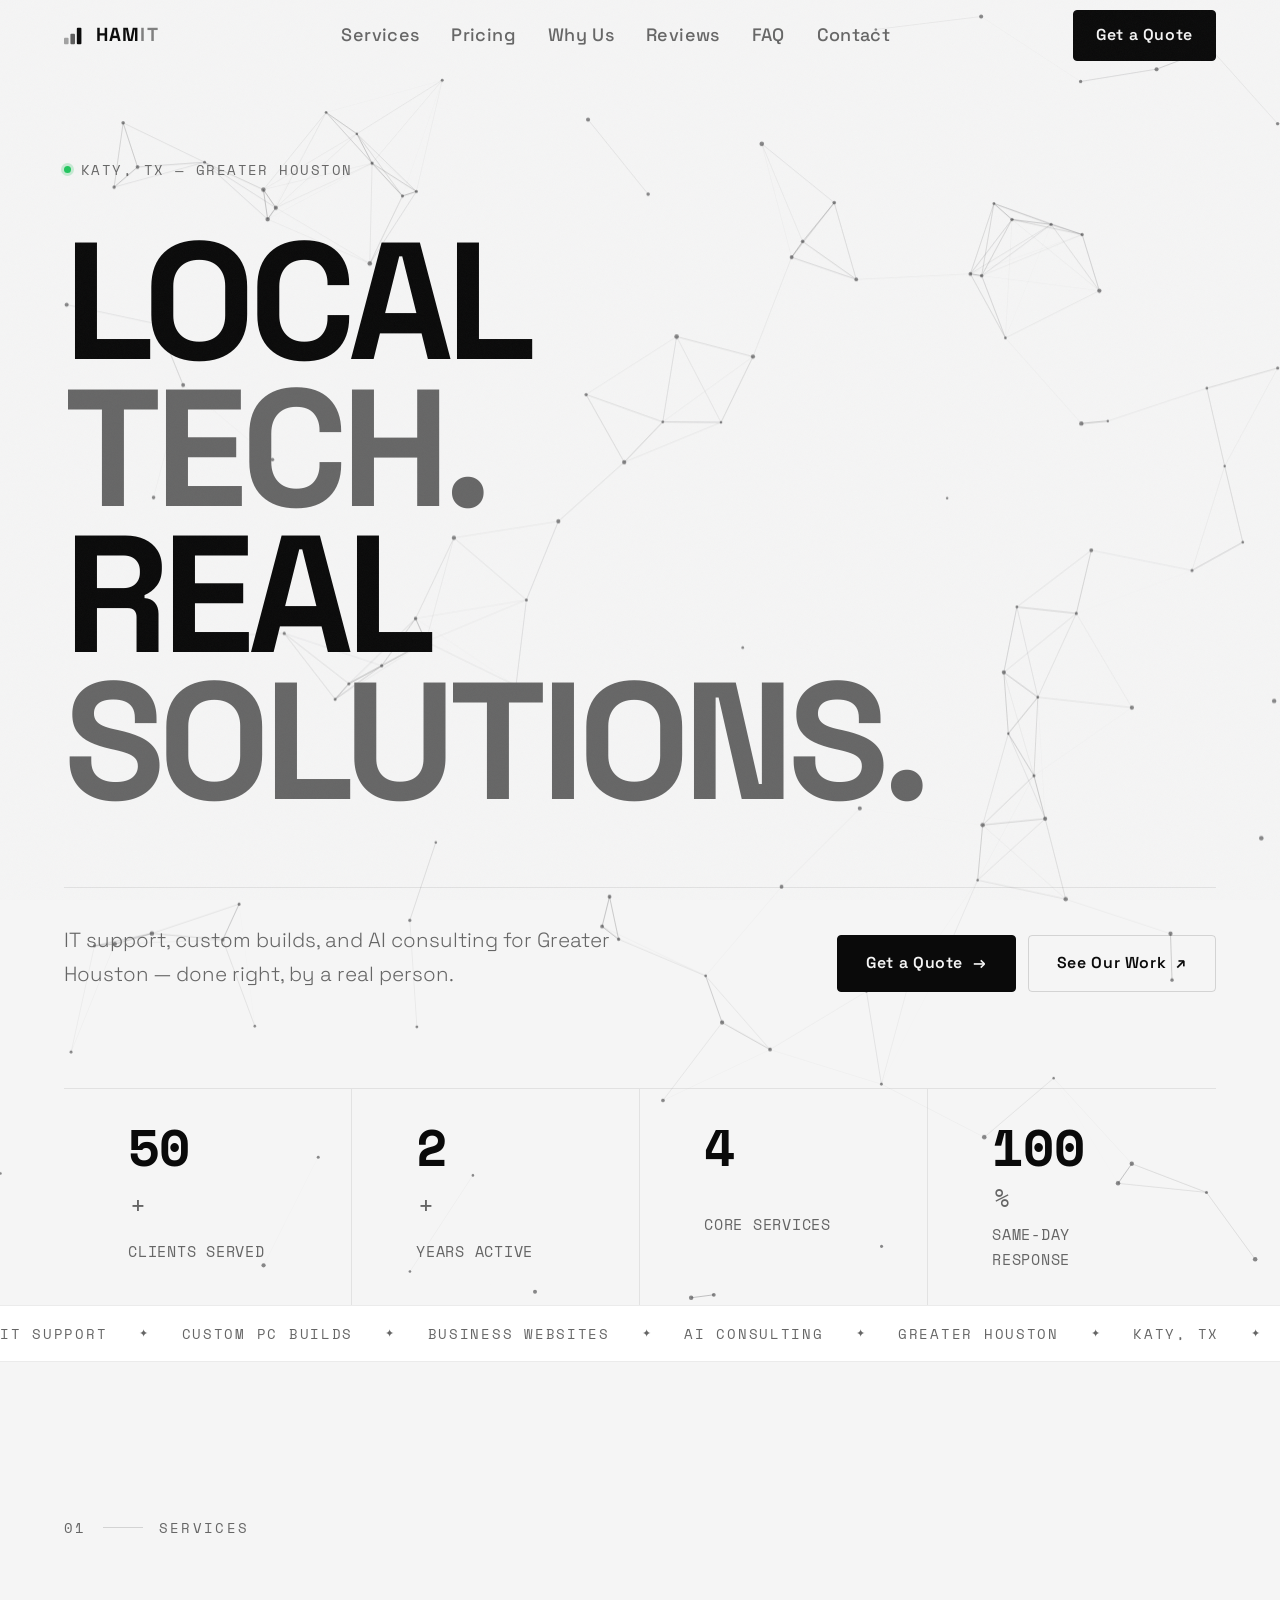
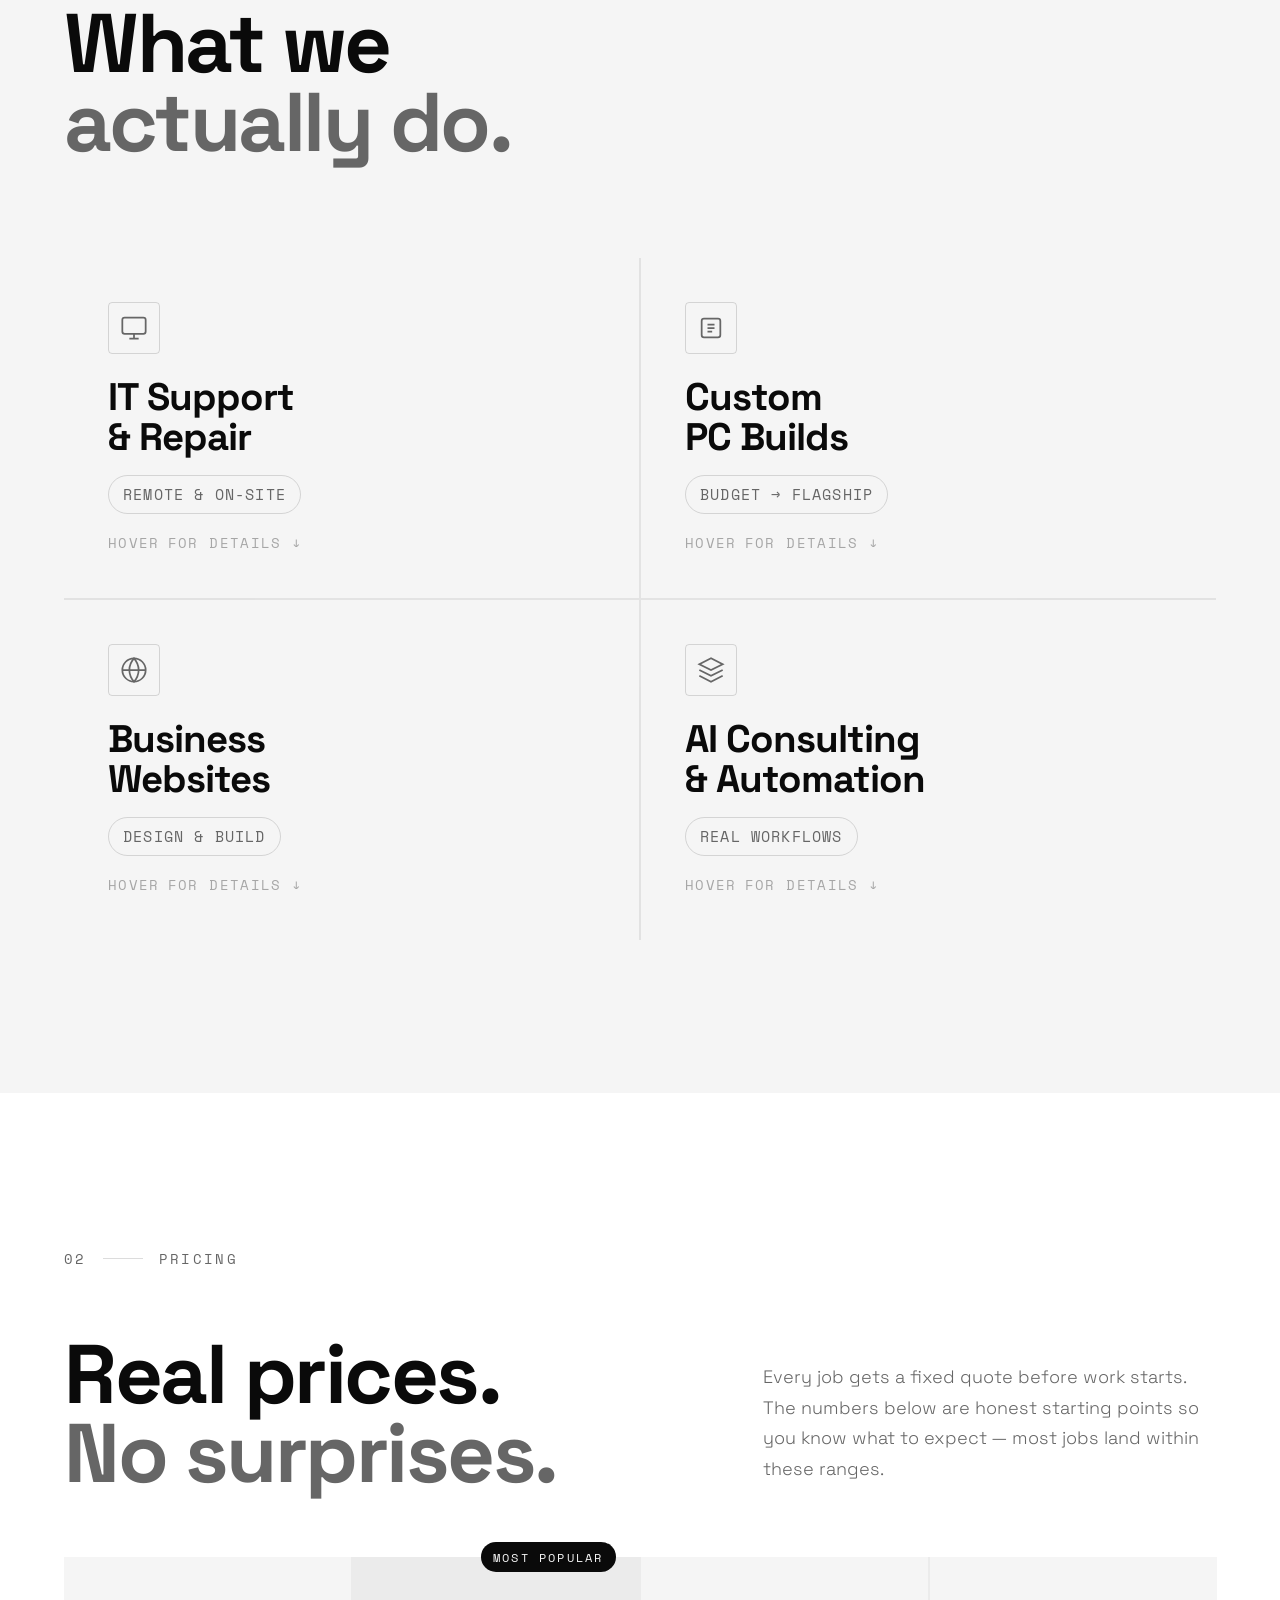
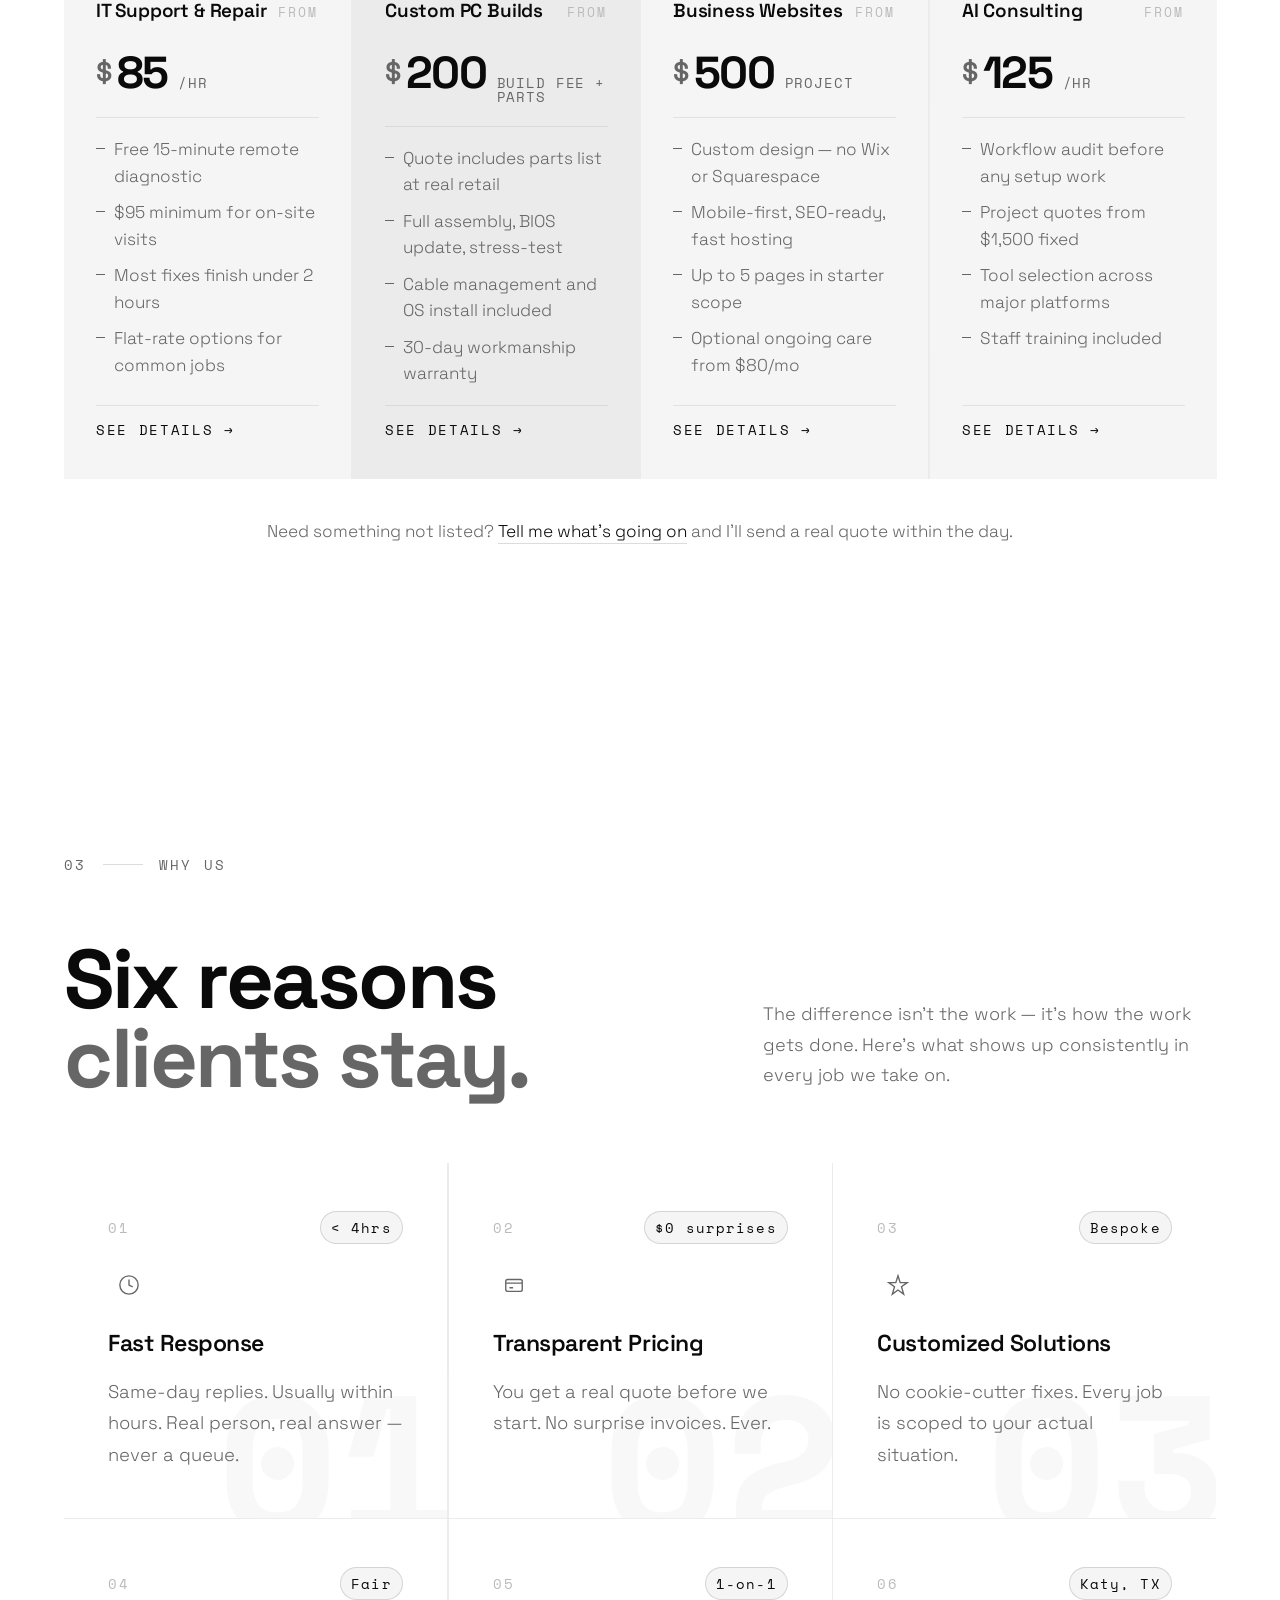
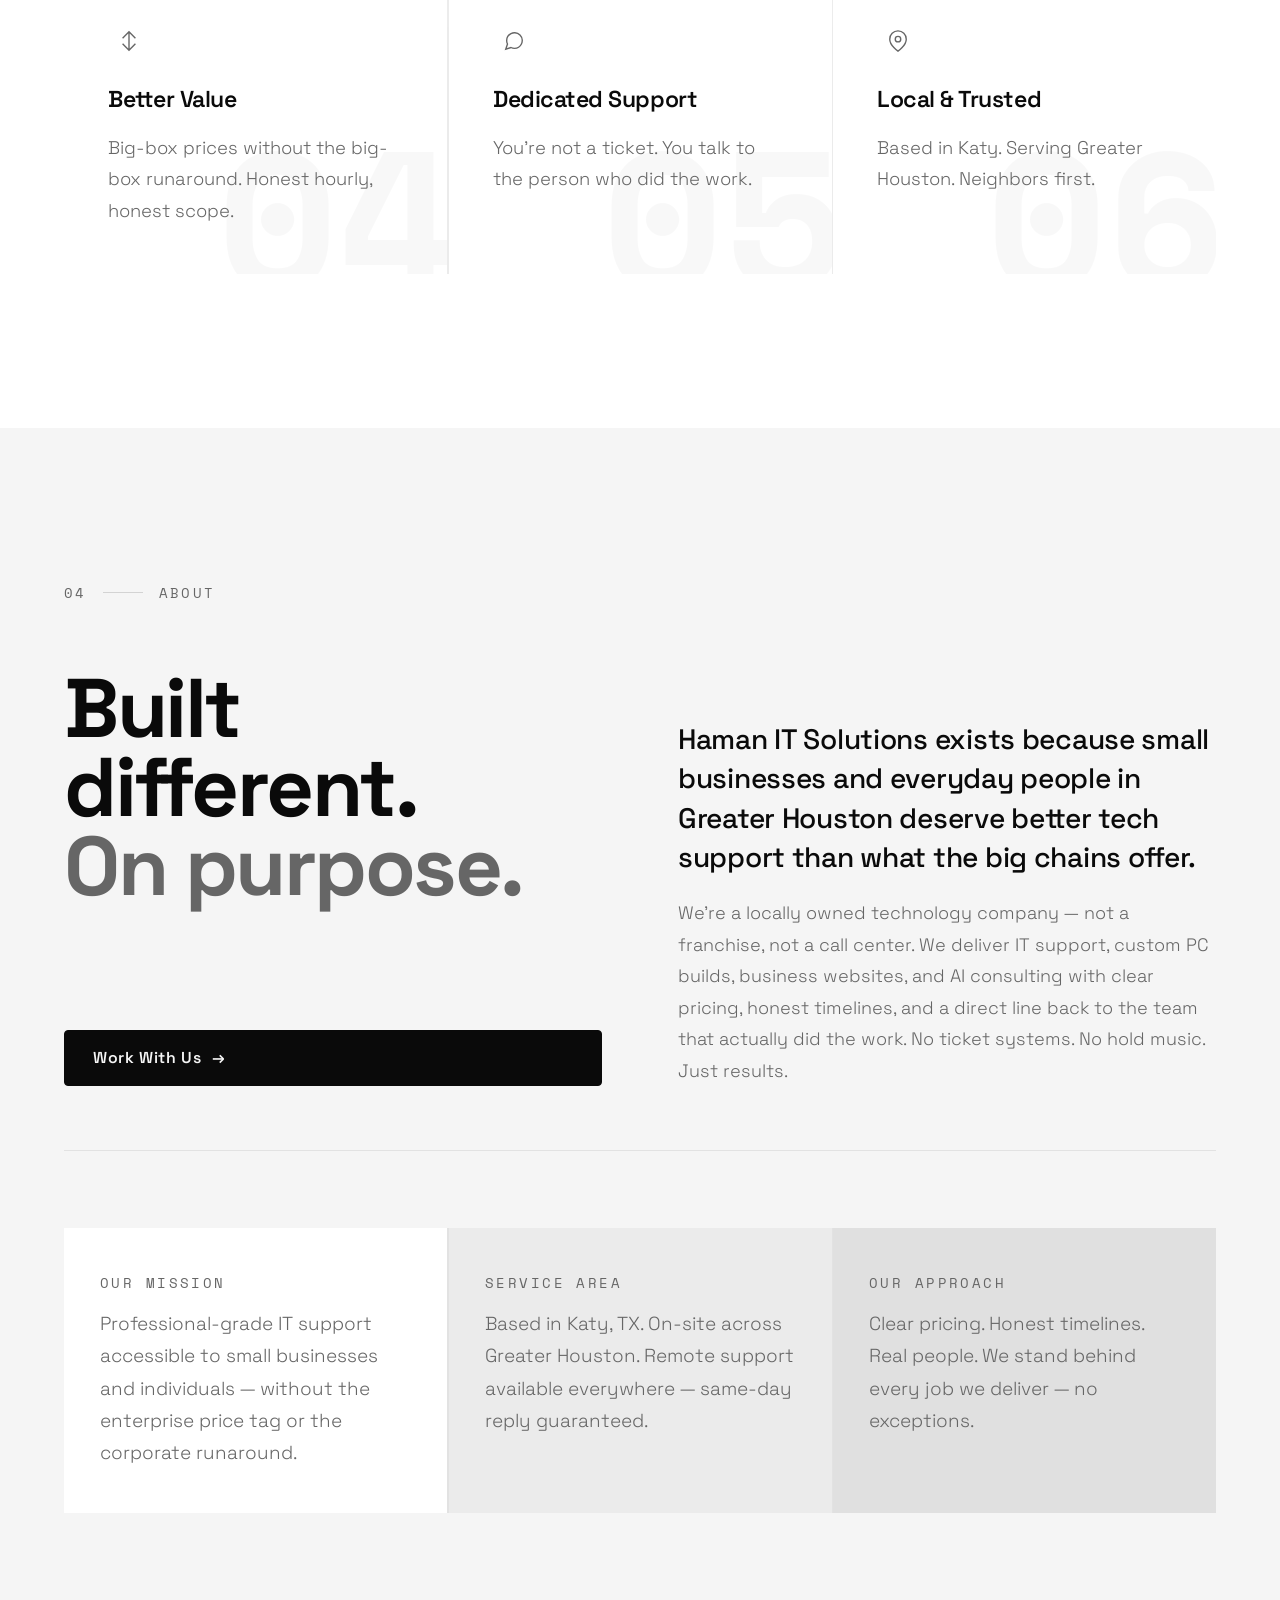
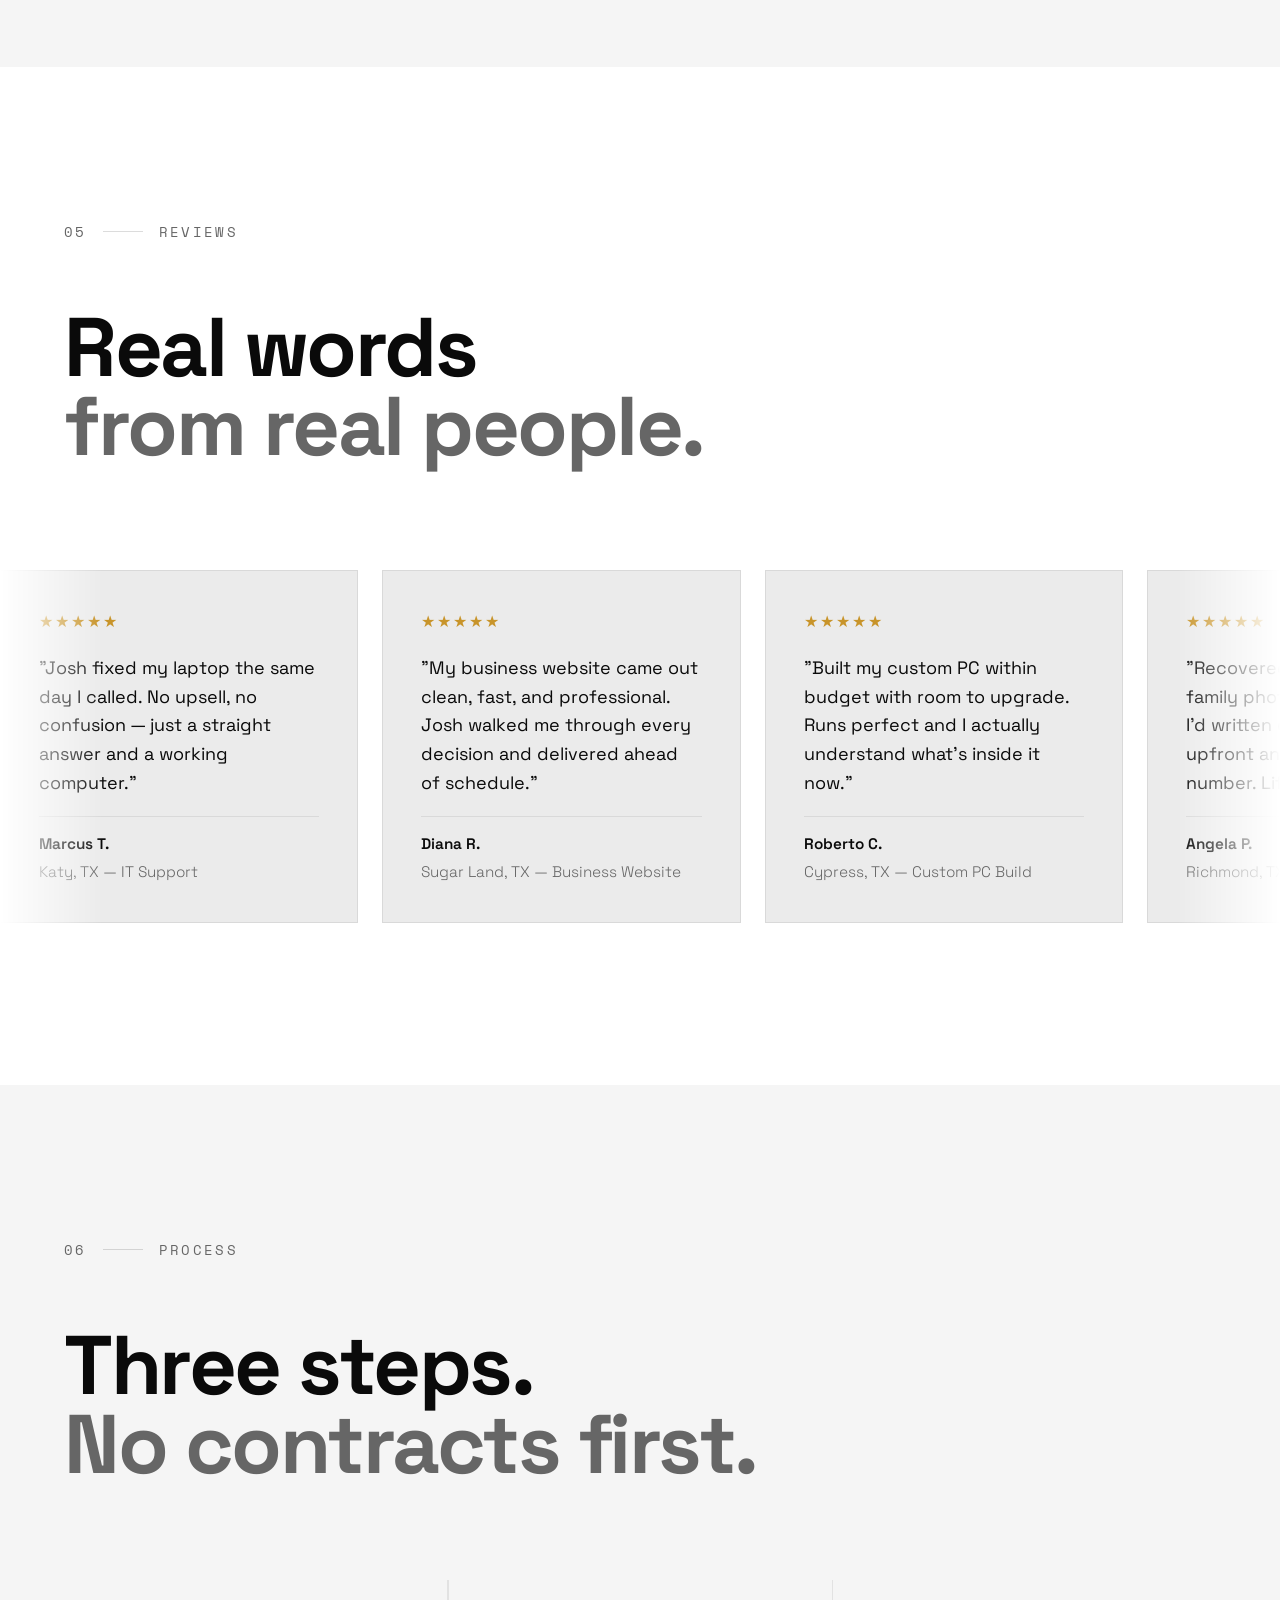
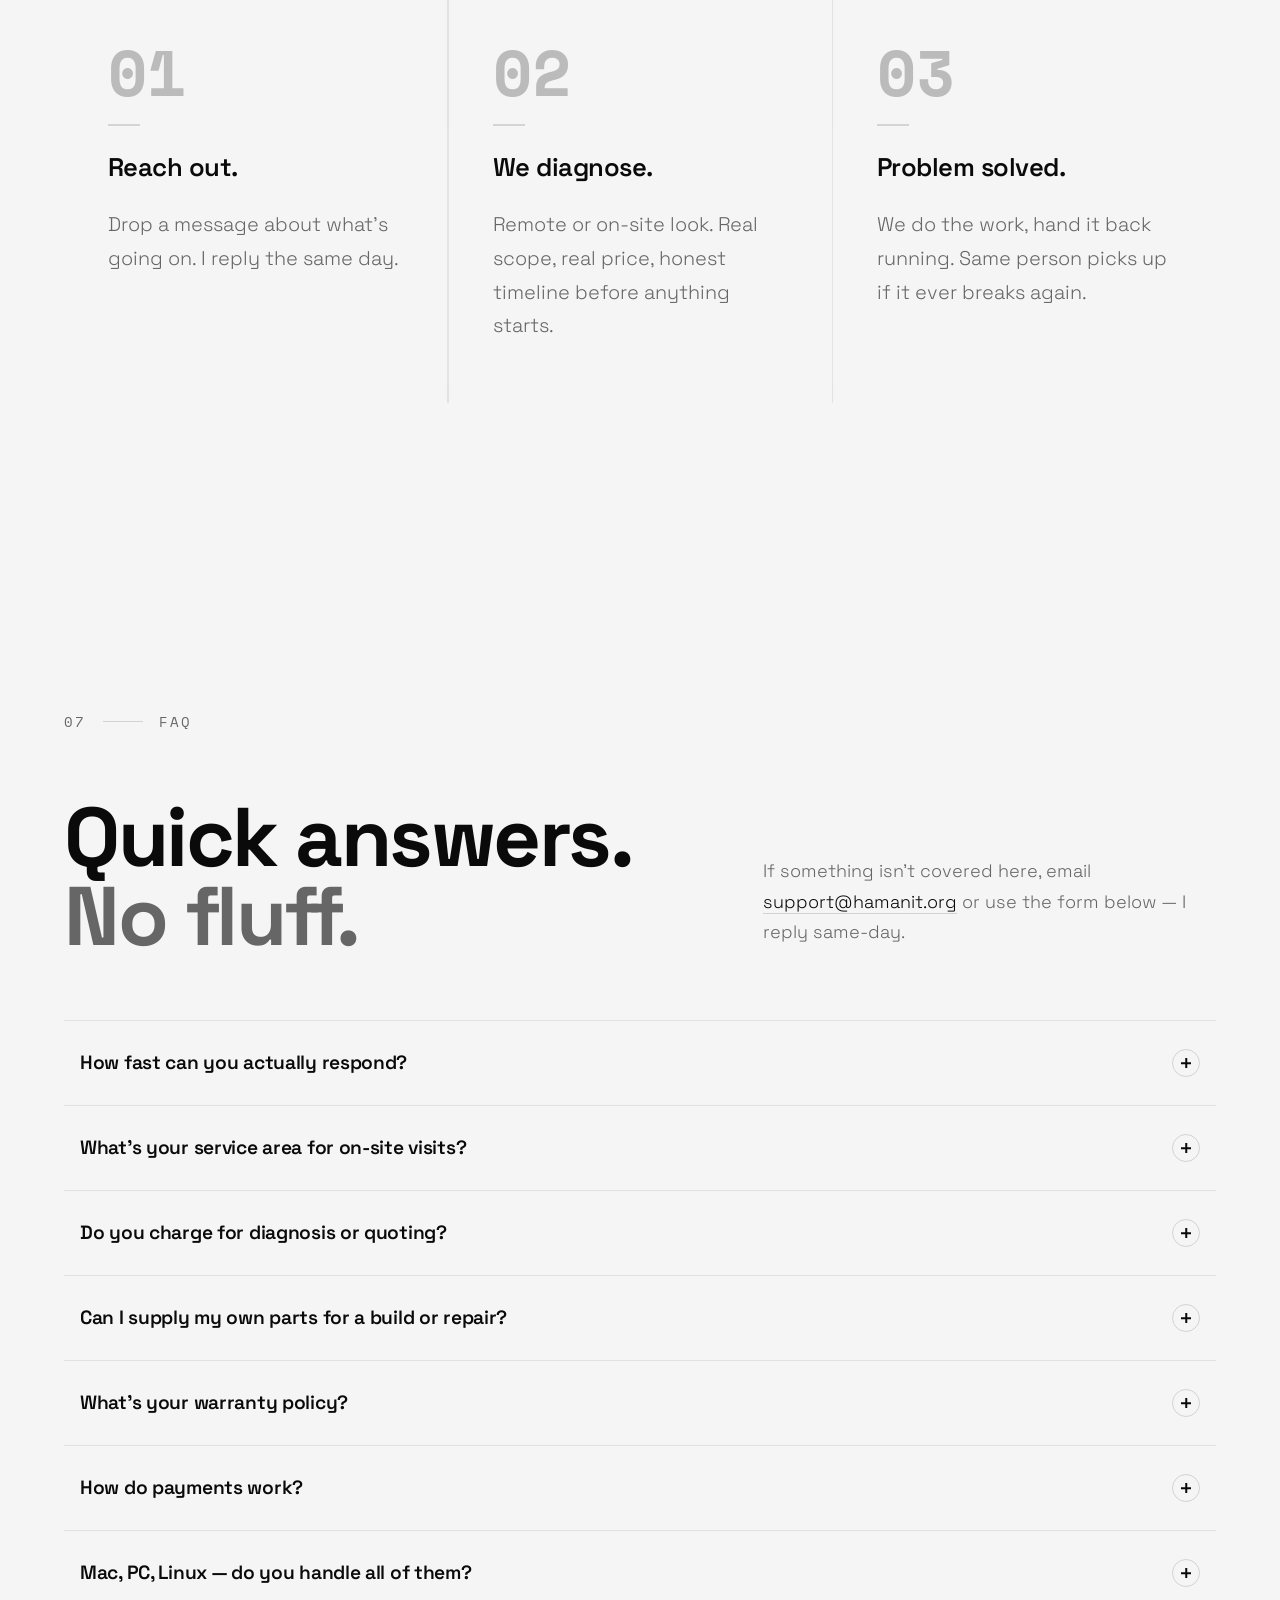
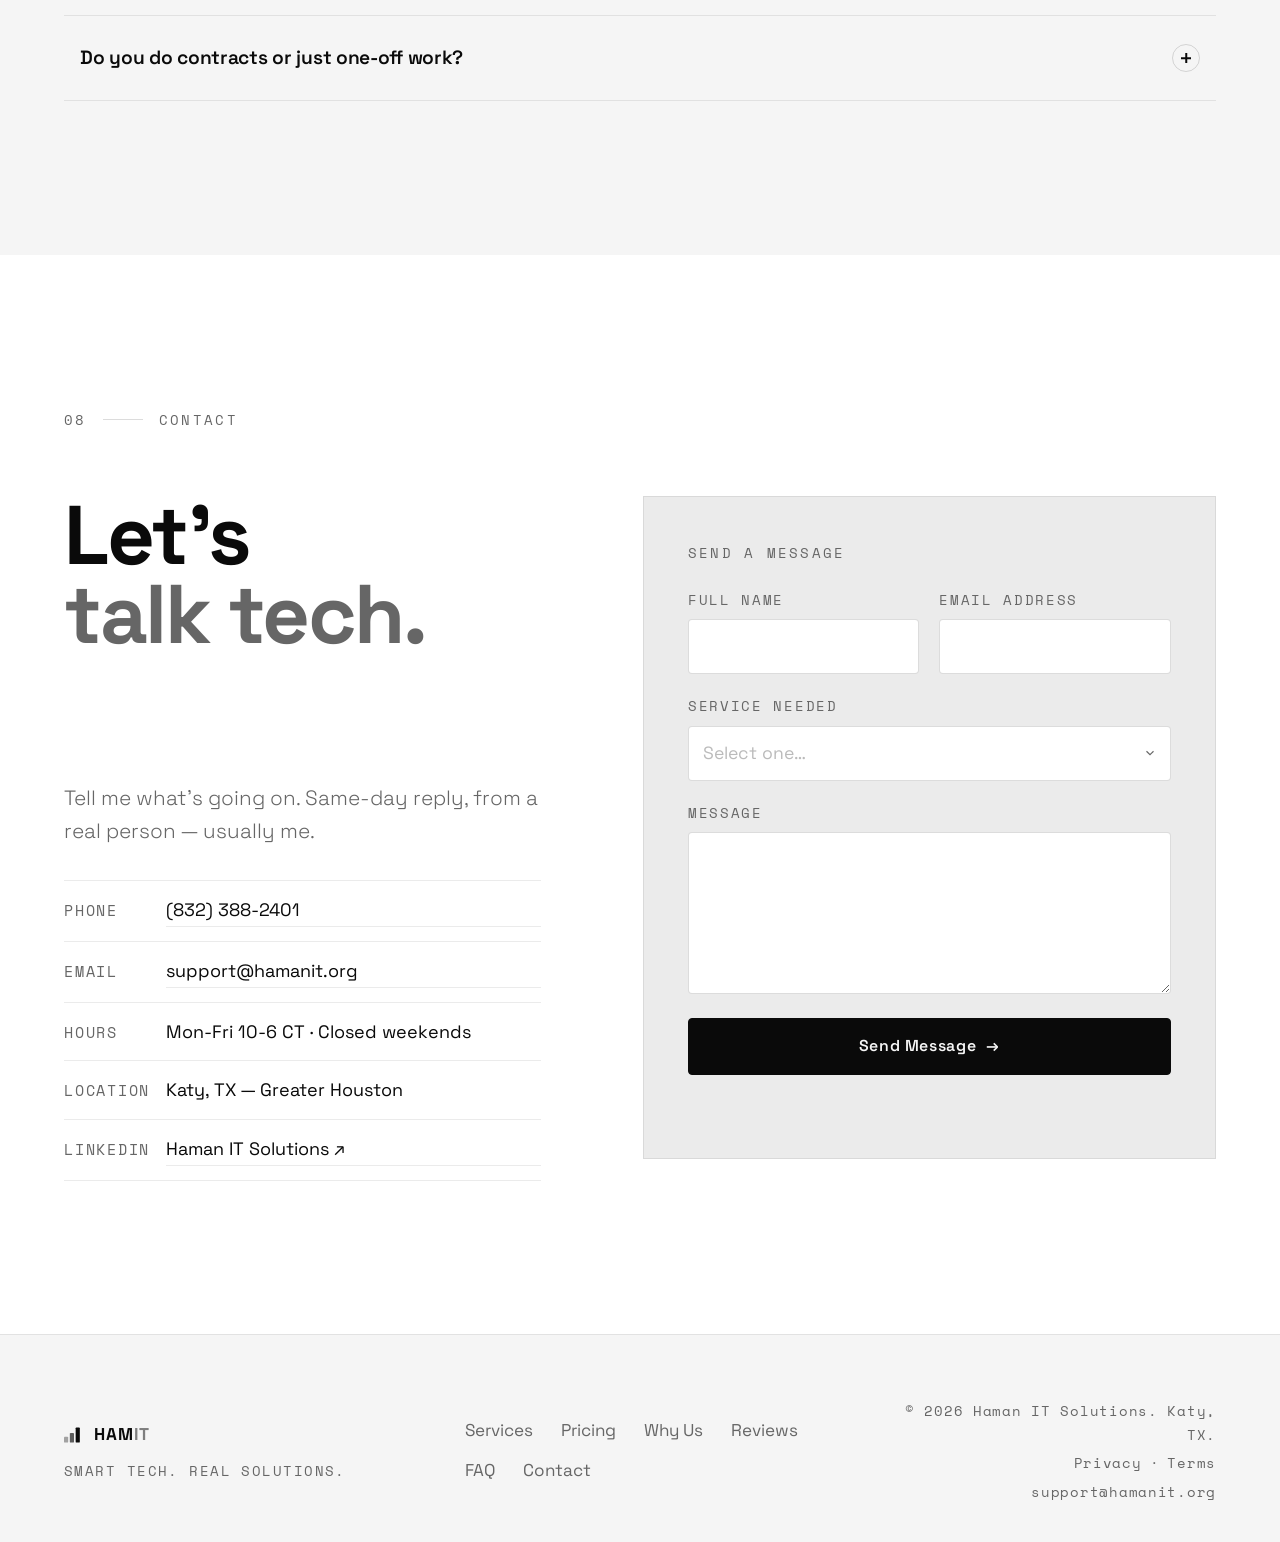
==== index.html @ 2e897808 "Add Recent Builds gallery to PC Builds page Four build cards using the existing /Images/build-*.jpg " ====
<!doctype html>
<html lang="en" data-theme="dark">
<head>
  <meta charset="utf-8" />
  <meta name="viewport" content="width=device-width,initial-scale=1" />
  <meta name="theme-color" content="#080808" />
  <title>HAMIT — Local Tech. Real Solutions. Katy, TX.</title>
  <meta name="description" content="Locally owned IT support, custom PC builds, business websites, and AI consulting for individuals and small businesses in Greater Houston and Katy, TX." />
  <link rel="canonical" href="https://hamanit.org/" />
  <meta property="og:type" content="website" />
  <meta property="og:title" content="HAMIT — Local Tech. Real Solutions." />
  <meta property="og:description" content="IT support, custom builds, and AI consulting for Greater Houston — done right, by a real person." />
  <meta property="og:url" content="https://hamanit.org/" />

  <script type="application/ld+json">
  {
    "@context": "https://schema.org",
    "@type": "LocalBusiness",
    "@id": "https://hamanit.org/#business",
    "name": "Haman IT Solutions",
    "alternateName": "HAMIT",
    "description": "Locally owned IT support, custom PC builds, business websites, and AI consulting for individuals and small businesses in Greater Houston and Katy, TX.",
    "url": "https://hamanit.org/",
    "telephone": "+1-832-388-2401",
    "email": "support@hamanit.org",
    "priceRange": "$$",
    "image": "https://hamanit.org/Images/og-image.png",
    "address": {
      "@type": "PostalAddress",
      "addressLocality": "Katy",
      "addressRegion": "TX",
      "postalCode": "77449",
      "addressCountry": "US"
    },
    "geo": {
      "@type": "GeoCoordinates",
      "latitude": 29.7858,
      "longitude": -95.8245
    },
    "areaServed": [
      {"@type": "City", "name": "Katy"},
      {"@type": "City", "name": "Houston"},
      {"@type": "City", "name": "Sugar Land"},
      {"@type": "City", "name": "Cypress"},
      {"@type": "City", "name": "Richmond"},
      {"@type": "City", "name": "Pearland"},
      {"@type": "City", "name": "Spring"},
      {"@type": "AdministrativeArea", "name": "Greater Houston"}
    ],
    "openingHoursSpecification": [
      {"@type": "OpeningHoursSpecification","dayOfWeek": ["Monday","Tuesday","Wednesday","Thursday","Friday"],"opens": "10:00","closes": "18:00"}
    ],
    "sameAs": ["https://www.linkedin.com/company/hamanit"],
    "hasOfferCatalog": {
      "@type": "OfferCatalog",
      "name": "Services",
      "itemListElement": [
        {"@type": "Offer","itemOffered": {"@type": "Service","name": "IT Support & Repair","description": "Diagnostics, malware removal, OS reinstalls, data recovery, and network triage.","url": "https://hamanit.org/services/it-support.html"}},
        {"@type": "Offer","itemOffered": {"@type": "Service","name": "Custom PC Builds","description": "Part selection, assembly, stress-testing, and handoff.","url": "https://hamanit.org/services/pc-builds.html"}},
        {"@type": "Offer","itemOffered": {"@type": "Service","name": "Business Websites","description": "Fast, mobile-first websites custom-coded with no templates or page builders.","url": "https://hamanit.org/services/websites.html"}},
        {"@type": "Offer","itemOffered": {"@type": "Service","name": "AI Consulting & Automation","description": "Practical AI integration and workflow automation for small businesses.","url": "https://hamanit.org/services/ai-consulting.html"}}
      ]
    },
    "aggregateRating": {
      "@type": "AggregateRating",
      "ratingValue": "5",
      "reviewCount": "9",
      "bestRating": "5",
      "worstRating": "5"
    }
  }
  </script>
  <link rel="preconnect" href="https://fonts.googleapis.com" />
  <link rel="preconnect" href="https://fonts.gstatic.com" crossorigin />
  <link href="https://fonts.googleapis.com/css2?family=Space+Grotesk:wght@300;400;500;600;700&family=Space+Mono:wght@400;700&display=swap" rel="stylesheet" />
  <link rel="stylesheet" href="styles.css?v=20260429e" />
  <link rel="stylesheet" href="interactions.css?v=20260429e" />
</head>
<body>

<!-- BOOT SCREEN -->
<div class="boot" id="boot" role="presentation">
  <div class="boot-grid" aria-hidden="true"></div>
  <div class="boot-scan" aria-hidden="true"></div>
  <button class="boot-skip" type="button" id="bootSkip" aria-label="Skip intro">SKIP <span aria-hidden="true">→</span></button>
  <div class="boot-stack">
    <div class="boot-tag-top">
      <span class="boot-dot"></span>
      <span>HAMIT://BOOT_SEQUENCE</span>
    </div>
    <div class="boot-bars" aria-hidden="true">
      <span></span><span></span><span></span>
    </div>
    <div class="boot-word" data-text="HAMIT">HAMIT</div>
    <div class="boot-tag">LOCAL TECH · REAL SOLUTIONS</div>
    <div class="boot-bar"><span class="boot-bar-fill"></span></div>
    <div class="boot-meta">
      <span id="bootStatus">▮ HANDSHAKE</span>
      <span class="boot-loc">KATY · TX</span>
    </div>
  </div>
</div>

<!-- NOISE OVERLAY -->
<div class="noise" aria-hidden="true"></div>

<a class="skip-link" href="#main">Skip to content</a>

<!-- NAV -->
<header class="nav" id="nav" role="banner">
  <div class="nav-inner">
    <a href="#top" class="nav-logo" aria-label="HAMIT home">
      <svg width="22" height="18" viewBox="0 0 48 36" fill="none" aria-hidden="true">
        <rect x="0"  y="22" width="10" height="14" rx="2" fill="currentColor" opacity="0.35"/>
        <rect x="14" y="13" width="10" height="23" rx="2" fill="currentColor" opacity="0.65"/>
        <rect x="28" y="0"  width="10" height="36" rx="2" fill="currentColor"/>
      </svg>
      <span class="logo-word">HAM<em>IT</em></span>
    </a>
    <nav class="nav-links" aria-label="Primary">
      <a href="#services" data-magnetic>Services</a>
      <a href="#pricing" data-magnetic>Pricing</a>
      <a href="#why" data-magnetic>Why Us</a>
      <a href="#reviews" data-magnetic>Reviews</a>
      <a href="#faq" data-magnetic>FAQ</a>
      <a href="#contact" data-magnetic>Contact</a>
    </nav>
    <div class="nav-right">
<a href="#contact" class="btn btn-sm btn-primary nav-cta" data-magnetic>Get a Quote</a>
      <button class="nav-menu-btn" id="navMenuBtn" aria-label="Open menu" aria-expanded="false">
        <span></span><span></span><span></span>
      </button>
    </div>
  </div>
  <div class="mobile-menu" id="mobileMenu" aria-hidden="true">
    <a href="#services">Services</a>
    <a href="#pricing">Pricing</a>
    <a href="#why">Why Us</a>
    <a href="#about">About</a>
    <a href="#reviews">Reviews</a>
    <a href="#faq">FAQ</a>
    <a href="#contact">Contact</a>
    <a href="#contact" class="mobile-cta">Get a Quote <span aria-hidden="true">→</span></a>
  </div>
</header>

<main id="main">

<!-- HERO -->
<section class="hero" id="top">
  <canvas id="heroCanvas" aria-hidden="true"></canvas>
  <div class="hero-inner">
    <div class="hero-tag reveal-up">
      <span class="tag-dot"></span>
      <span>Katy, TX — Greater Houston</span>
    </div>
    <h1 class="hero-title">
      <span class="glitch-word reveal-up" data-delay="0" data-text="LOCAL">LOCAL</span>
      <span class="glitch-word reveal-up hero-em" data-delay="100" data-text="TECH.">TECH.</span>
      <span class="glitch-word reveal-up" data-delay="200" data-text="REAL">REAL</span>
      <span class="glitch-word reveal-up hero-em" data-delay="300" data-text="SOLUTIONS.">SOLUTIONS.</span>
    </h1>
    <div class="hero-bottom reveal-up" data-delay="400">
      <p class="hero-sub">IT support, custom builds, and AI consulting for Greater Houston — done right, by a real person.</p>
      <div class="hero-ctas">
        <a href="#contact" class="btn btn-primary" data-magnetic>Get a Quote <span class="btn-arr">→</span></a>
        <a href="https://lab.hamanit.org" class="btn btn-ghost" target="_blank" rel="noopener" data-magnetic>See Our Work <span class="btn-arr">↗</span></a>
      </div>
    </div>
  </div>
  <div class="hero-stats">
    <div class="hero-stat">
      <span class="stat-n" data-count="50">0</span><span class="stat-plus">+</span>
      <span class="stat-l">Clients Served</span>
    </div>
    <div class="hero-stat">
      <span class="stat-n" data-count="2">0</span><span class="stat-plus">+</span>
      <span class="stat-l">Years Active</span>
    </div>
    <div class="hero-stat">
      <span class="stat-n" data-count="4">0</span>
      <span class="stat-l">Core Services</span>
    </div>
    <div class="hero-stat">
      <span class="stat-n" data-count="100">0</span><span class="stat-plus">%</span>
      <span class="stat-l">Same-Day Response</span>
    </div>
  </div>
</section>

<!-- MARQUEE -->
<div class="marquee-wrap" aria-hidden="true">
  <div class="marquee-track">
    <span>IT Support</span><span class="marquee-dot">✦</span>
    <span>Custom PC Builds</span><span class="marquee-dot">✦</span>
    <span>Business Websites</span><span class="marquee-dot">✦</span>
    <span>AI Consulting</span><span class="marquee-dot">✦</span>
    <span>Greater Houston</span><span class="marquee-dot">✦</span>
    <span>Katy, TX</span><span class="marquee-dot">✦</span>
    <span>Same-Day Response</span><span class="marquee-dot">✦</span>
    <span>Real Solutions</span><span class="marquee-dot">✦</span>
    <span>IT Support</span><span class="marquee-dot">✦</span>
    <span>Custom PC Builds</span><span class="marquee-dot">✦</span>
    <span>Business Websites</span><span class="marquee-dot">✦</span>
    <span>AI Consulting</span><span class="marquee-dot">✦</span>
    <span>Greater Houston</span><span class="marquee-dot">✦</span>
    <span>Katy, TX</span><span class="marquee-dot">✦</span>
    <span>Same-Day Response</span><span class="marquee-dot">✦</span>
    <span>Real Solutions</span><span class="marquee-dot">✦</span>
  </div>
</div>

<!-- 01 SERVICES -->
<section class="section" id="services">
  <div class="section-inner">
    <div class="section-label reveal-up">
      <span class="label-num">01</span>
      <span class="label-line"></span>
      <span class="label-text">SERVICES</span>
    </div>
    <h2 class="section-title reveal-up">What we<br><em>actually do.</em></h2>
    <div class="services-grid">
      <div class="service-card reveal-up" data-delay="0">
        <div class="service-card-front">
          <div class="service-icon">
            <svg width="28" height="28" viewBox="0 0 24 24" fill="none" stroke="currentColor" stroke-width="1.5"><rect x="2" y="3" width="20" height="14" rx="2"/><path d="M8 21h8M12 17v4"/></svg>
          </div>
          <h3>IT Support<br>&amp; Repair</h3>
          <span class="service-tag">Remote &amp; On-site</span>
          <span class="service-flip-hint"><span class="hint-hover">Hover</span><span class="hint-tap">Tap</span> for details <span class="hint-arr">↓</span></span>
        </div>
        <div class="service-card-back" aria-hidden="true">
          <p>Diagnostics, malware removal, OS reinstalls, data recovery, and network triage. Clear pricing, no upsell.</p>
          <ul>
            <li>Same-week response, Greater Houston</li>
            <li>Remote fixes when possible</li>
            <li>Plain-English write-up every time</li>
          </ul>
          <a href="services/it-support.html" class="service-cta">Learn More →</a>
        </div>
      </div>
      <div class="service-card reveal-up" data-delay="100">
        <div class="service-card-front">
          <div class="service-icon">
            <svg width="28" height="28" viewBox="0 0 24 24" fill="none" stroke="currentColor" stroke-width="1.5"><rect x="4" y="4" width="16" height="16" rx="2"/><path d="M9 9h6M9 12h6M9 15h4"/></svg>
          </div>
          <h3>Custom<br>PC Builds</h3>
          <span class="service-tag">Budget → Flagship</span>
          <span class="service-flip-hint"><span class="hint-hover">Hover</span><span class="hint-tap">Tap</span> for details <span class="hint-arr">↓</span></span>
        </div>
        <div class="service-card-back" aria-hidden="true">
          <p>Part selection tuned to your budget and workload. Assembled, stress-tested, handed off running.</p>
          <ul>
            <li>Transparent parts list with real prices</li>
            <li>Upgrade paths planned from day one</li>
            <li>Existing-rig upgrades welcome</li>
          </ul>
          <a href="services/pc-builds.html" class="service-cta">Learn More →</a>
        </div>
      </div>
      <div class="service-card reveal-up" data-delay="200">
        <div class="service-card-front">
          <div class="service-icon">
            <svg width="28" height="28" viewBox="0 0 24 24" fill="none" stroke="currentColor" stroke-width="1.5"><circle cx="12" cy="12" r="10"/><path d="M2 12h20M12 2a15.3 15.3 0 0 1 4 10 15.3 15.3 0 0 1-4 10 15.3 15.3 0 0 1-4-10 15.3 15.3 0 0 1 4-10z"/></svg>
          </div>
          <h3>Business<br>Websites</h3>
          <span class="service-tag">Design &amp; Build</span>
          <span class="service-flip-hint"><span class="hint-hover">Hover</span><span class="hint-tap">Tap</span> for details <span class="hint-arr">↓</span></span>
        </div>
        <div class="service-card-back" aria-hidden="true">
          <p>Fast, mobile-first sites that actually convert. No templates. No page builders. Real code, real results.</p>
          <ul>
            <li>Custom design — no Wix or Squarespace</li>
            <li>SEO-ready from day one</li>
            <li>Ongoing support available</li>
          </ul>
          <a href="services/websites.html" class="service-cta">Learn More →</a>
        </div>
      </div>
      <div class="service-card reveal-up" data-delay="300">
        <div class="service-card-front">
          <div class="service-icon">
            <svg width="28" height="28" viewBox="0 0 24 24" fill="none" stroke="currentColor" stroke-width="1.5"><path d="M12 2L2 7l10 5 10-5-10-5z"/><path d="M2 17l10 5 10-5M2 12l10 5 10-5"/></svg>
          </div>
          <h3>AI Consulting<br>&amp; Automation</h3>
          <span class="service-tag">Real Workflows</span>
          <span class="service-flip-hint"><span class="hint-hover">Hover</span><span class="hint-tap">Tap</span> for details <span class="hint-arr">↓</span></span>
        </div>
        <div class="service-card-back" aria-hidden="true">
          <p>Practical AI integration for your actual business — not hype, not demos. Tools that save real hours.</p>
          <ul>
            <li>Workflow automation &amp; AI setup</li>
            <li>Staff training &amp; onboarding</li>
            <li>Ongoing optimization support</li>
          </ul>
          <a href="services/ai-consulting.html" class="service-cta">Learn More →</a>
        </div>
      </div>
    </div>
  </div>
</section>

<!-- 02 PRICING -->
<section class="section section-dark" id="pricing">
  <div class="section-inner">
    <div class="section-label reveal-up">
      <span class="label-num">02</span>
      <span class="label-line"></span>
      <span class="label-text">PRICING</span>
    </div>
    <div class="pricing-head">
      <h2 class="section-title reveal-up">Real prices.<br><em>No surprises.</em></h2>
      <p class="pricing-lede reveal-up">Every job gets a fixed quote before work starts. The numbers below are honest starting points so you know what to expect — most jobs land within these ranges.</p>
    </div>
    <div class="pricing-grid">
      <div class="price-card reveal-up" data-delay="0">
        <div class="price-head">
          <span class="price-tag">IT Support &amp; Repair</span>
          <span class="price-from">From</span>
        </div>
        <div class="price-amount"><span class="price-cur">$</span>85<span class="price-unit">/hr</span></div>
        <ul class="price-list">
          <li>Free 15-minute remote diagnostic</li>
          <li>$95 minimum for on-site visits</li>
          <li>Most fixes finish under 2 hours</li>
          <li>Flat-rate options for common jobs</li>
        </ul>
        <a href="services/it-support.html" class="price-cta">See details →</a>
      </div>
      <div class="price-card price-card-feature reveal-up" data-delay="100">
        <span class="price-flag">Most popular</span>
        <div class="price-head">
          <span class="price-tag">Custom PC Builds</span>
          <span class="price-from">From</span>
        </div>
        <div class="price-amount"><span class="price-cur">$</span>200<span class="price-unit">build fee + parts</span></div>
        <ul class="price-list">
          <li>Quote includes parts list at real retail</li>
          <li>Full assembly, BIOS update, stress-test</li>
          <li>Cable management and OS install included</li>
          <li>30-day workmanship warranty</li>
        </ul>
        <a href="services/pc-builds.html" class="price-cta">See details →</a>
      </div>
      <div class="price-card reveal-up" data-delay="200">
        <div class="price-head">
          <span class="price-tag">Business Websites</span>
          <span class="price-from">From</span>
        </div>
        <div class="price-amount"><span class="price-cur">$</span>500<span class="price-unit">project</span></div>
        <ul class="price-list">
          <li>Custom design — no Wix or Squarespace</li>
          <li>Mobile-first, SEO-ready, fast hosting</li>
          <li>Up to 5 pages in starter scope</li>
          <li>Optional ongoing care from $80/mo</li>
        </ul>
        <a href="services/websites.html" class="price-cta">See details →</a>
      </div>
      <div class="price-card reveal-up" data-delay="300">
        <div class="price-head">
          <span class="price-tag">AI Consulting</span>
          <span class="price-from">From</span>
        </div>
        <div class="price-amount"><span class="price-cur">$</span>125<span class="price-unit">/hr</span></div>
        <ul class="price-list">
          <li>Workflow audit before any setup work</li>
          <li>Project quotes from $1,500 fixed</li>
          <li>Tool selection across major platforms</li>
          <li>Staff training included</li>
        </ul>
        <a href="services/ai-consulting.html" class="price-cta">See details →</a>
      </div>
    </div>
    <p class="pricing-note reveal-up">Need something not listed? <a href="#contact">Tell me what's going on</a> and I'll send a real quote within the day.</p>
  </div>
</section>

<!-- 03 WHY US -->
<section class="section section-dark" id="why">
  <div class="section-inner">
    <div class="section-label reveal-up">
      <span class="label-num">03</span>
      <span class="label-line"></span>
      <span class="label-text">WHY US</span>
    </div>
    <div class="why-head">
      <h2 class="section-title reveal-up">Six reasons<br><em>clients stay.</em></h2>
      <p class="why-lede reveal-up">The difference isn't the work — it's how the work gets done. Here's what shows up consistently in every job we take on.</p>
    </div>
    <div class="why-grid">
      <div class="why-item reveal-up" data-delay="0">
        <div class="why-row">
          <span class="why-n">01</span>
          <span class="why-metric">&lt; 4hrs</span>
        </div>
        <div class="why-icon" aria-hidden="true">
          <svg width="22" height="22" viewBox="0 0 24 24" fill="none" stroke="currentColor" stroke-width="1.5"><circle cx="12" cy="12" r="10"/><path d="M12 6v6l4 2"/></svg>
        </div>
        <h3>Fast Response</h3>
        <p>Same-day replies. Usually within hours. Real person, real answer — never a queue.</p>
        <span class="why-bg">01</span>
      </div>
      <div class="why-item reveal-up" data-delay="80">
        <div class="why-row">
          <span class="why-n">02</span>
          <span class="why-metric">$0 surprises</span>
        </div>
        <div class="why-icon" aria-hidden="true">
          <svg width="22" height="22" viewBox="0 0 24 24" fill="none" stroke="currentColor" stroke-width="1.5"><rect x="3" y="6" width="18" height="13" rx="2"/><path d="M3 10h18M7 15h4"/></svg>
        </div>
        <h3>Transparent Pricing</h3>
        <p>You get a real quote before we start. No surprise invoices. Ever.</p>
        <span class="why-bg">02</span>
      </div>
      <div class="why-item reveal-up" data-delay="160">
        <div class="why-row">
          <span class="why-n">03</span>
          <span class="why-metric">Bespoke</span>
        </div>
        <div class="why-icon" aria-hidden="true">
          <svg width="22" height="22" viewBox="0 0 24 24" fill="none" stroke="currentColor" stroke-width="1.5"><path d="M12 2l2.4 7.4H22l-6.2 4.5L18.2 22 12 17.5 5.8 22l2.4-8.1L2 9.4h7.6z"/></svg>
        </div>
        <h3>Customized Solutions</h3>
        <p>No cookie-cutter fixes. Every job is scoped to your actual situation.</p>
        <span class="why-bg">03</span>
      </div>
      <div class="why-item reveal-up" data-delay="240">
        <div class="why-row">
          <span class="why-n">04</span>
          <span class="why-metric">Fair</span>
        </div>
        <div class="why-icon" aria-hidden="true">
          <svg width="22" height="22" viewBox="0 0 24 24" fill="none" stroke="currentColor" stroke-width="1.5"><path d="M12 2v20M5 9l7-7 7 7M5 15l7 7 7-7"/></svg>
        </div>
        <h3>Better Value</h3>
        <p>Big-box prices without the big-box runaround. Honest hourly, honest scope.</p>
        <span class="why-bg">04</span>
      </div>
      <div class="why-item reveal-up" data-delay="320">
        <div class="why-row">
          <span class="why-n">05</span>
          <span class="why-metric">1-on-1</span>
        </div>
        <div class="why-icon" aria-hidden="true">
          <svg width="22" height="22" viewBox="0 0 24 24" fill="none" stroke="currentColor" stroke-width="1.5"><path d="M21 11.5a8.4 8.4 0 0 1-.9 3.8 8.5 8.5 0 0 1-7.6 4.7 8.4 8.4 0 0 1-3.8-.9L3 21l1.9-5.7a8.4 8.4 0 0 1-.9-3.8 8.5 8.5 0 0 1 4.7-7.6 8.4 8.4 0 0 1 3.8-.9h.5a8.5 8.5 0 0 1 8 8z"/></svg>
        </div>
        <h3>Dedicated Support</h3>
        <p>You're not a ticket. You talk to the person who did the work.</p>
        <span class="why-bg">05</span>
      </div>
      <div class="why-item reveal-up" data-delay="400">
        <div class="why-row">
          <span class="why-n">06</span>
          <span class="why-metric">Katy, TX</span>
        </div>
        <div class="why-icon" aria-hidden="true">
          <svg width="22" height="22" viewBox="0 0 24 24" fill="none" stroke="currentColor" stroke-width="1.5"><path d="M21 10c0 7-9 13-9 13s-9-6-9-13a9 9 0 0 1 18 0z"/><circle cx="12" cy="10" r="3"/></svg>
        </div>
        <h3>Local &amp; Trusted</h3>
        <p>Based in Katy. Serving Greater Houston. Neighbors first.</p>
        <span class="why-bg">06</span>
      </div>
    </div>
  </div>
</section>

<!-- 03 ABOUT -->
<section class="section" id="about">
  <div class="section-inner">
    <div class="section-label reveal-up">
      <span class="label-num">04</span>
      <span class="label-line"></span>
      <span class="label-text">ABOUT</span>
    </div>
    <div class="about-split">
      <div class="about-top">
        <div class="about-left">
          <h2 class="section-title reveal-up">Built different.<br><em>On purpose.</em></h2>
          <a href="#contact" class="btn btn-primary reveal-up" data-magnetic>Work With Us <span class="btn-arr">→</span></a>
        </div>
        <div class="about-right-top">
          <p class="about-big reveal-up">Haman IT Solutions exists because small businesses and everyday people in Greater Houston deserve better tech support than what the big chains offer.</p>
          <p class="about-body reveal-up">We're a locally owned technology company — not a franchise, not a call center. We deliver IT support, custom PC builds, business websites, and AI consulting with clear pricing, honest timelines, and a direct line back to the team that actually did the work. No ticket systems. No hold music. Just results.</p>
        </div>
      </div>
      <div class="about-cards-row">
        <div class="about-card ac-1 reveal-up">
          <span class="ac-label">OUR MISSION</span>
          <p>Professional-grade IT support accessible to small businesses and individuals — without the enterprise price tag or the corporate runaround.</p>
        </div>
        <div class="about-card ac-2 reveal-up" data-delay="100">
          <span class="ac-label">SERVICE AREA</span>
          <p>Based in Katy, TX. On-site across Greater Houston. Remote support available everywhere — same-day reply guaranteed.</p>
        </div>
        <div class="about-card ac-3 reveal-up" data-delay="200">
          <span class="ac-label">OUR APPROACH</span>
          <p>Clear pricing. Honest timelines. Real people. We stand behind every job we deliver — no exceptions.</p>
        </div>
      </div>
    </div>
  </div>
</section>

<!-- 04 REVIEWS -->
<section class="section section-dark" id="reviews">
  <div class="section-inner">
    <div class="section-label reveal-up">
      <span class="label-num">05</span>
      <span class="label-line"></span>
      <span class="label-text">REVIEWS</span>
    </div>
    <h2 class="section-title reveal-up">Real words<br><em>from real people.</em></h2>
    <div class="reviews-marquee reveal-up" aria-label="Customer testimonials">
      <div class="reviews-track" id="reviewsTrack">
        <div class="review-card">
          <div class="review-stars">★★★★★</div>
          <blockquote>"Josh fixed my laptop the same day I called. No upsell, no confusion — just a straight answer and a working computer."</blockquote>
          <cite>Marcus T. <span>Katy, TX — IT Support</span></cite>
        </div>
        <div class="review-card">
          <div class="review-stars">★★★★★</div>
          <blockquote>"My business website came out clean, fast, and professional. Josh walked me through every decision and delivered ahead of schedule."</blockquote>
          <cite>Diana R. <span>Sugar Land, TX — Business Website</span></cite>
        </div>
        <div class="review-card">
          <div class="review-stars">★★★★★</div>
          <blockquote>"Built my custom PC within budget with room to upgrade. Runs perfect and I actually understand what's inside it now."</blockquote>
          <cite>Roberto C. <span>Cypress, TX — Custom PC Build</span></cite>
        </div>
        <div class="review-card">
          <div class="review-stars">★★★★★</div>
          <blockquote>"Recovered three years of family photos off a dead drive I'd written off. Quoted me upfront and stuck to the number. Lifesaver."</blockquote>
          <cite>Angela P. <span>Richmond, TX — Data Recovery</span></cite>
        </div>
        <div class="review-card">
          <div class="review-stars">★★★★★</div>
          <blockquote>"Set up our office network from scratch. Wi-Fi finally reaches the back room and our printers actually work. Worth every penny."</blockquote>
          <cite>Daniel K. <span>Houston, TX — Network Setup</span></cite>
        </div>
        <div class="review-card">
          <div class="review-stars">★★★★★</div>
          <blockquote>"He automated our invoice workflow with AI and saved me about ten hours a week. Showed me how it works so I'm not stuck on him forever."</blockquote>
          <cite>Priya N. <span>Sugar Land, TX — AI Consulting</span></cite>
        </div>
        <div class="review-card">
          <div class="review-stars">★★★★★</div>
          <blockquote>"Cleaned up a malware mess two other shops gave up on. Fast, clear, and didn't lecture me about clicking the wrong link."</blockquote>
          <cite>Marcus V. <span>Katy, TX — Malware Removal</span></cite>
        </div>
        <div class="review-card">
          <div class="review-stars">★★★★★</div>
          <blockquote>"Upgraded my old gaming rig instead of pushing me into a new build. Saved me hundreds and it runs everything I throw at it."</blockquote>
          <cite>Tyler J. <span>Spring, TX — PC Upgrade</span></cite>
        </div>
        <div class="review-card">
          <div class="review-stars">★★★★★</div>
          <blockquote>"Built our small business site and our bookings doubled in two months. Same guy still answers the phone when something needs tweaking."</blockquote>
          <cite>Elena M. <span>Pearland, TX — Business Website</span></cite>
        </div>
      </div>
    </div>
  </div>
</section>

<!-- 05 PROCESS -->
<section class="section" id="process">
  <div class="section-inner">
    <div class="section-label reveal-up">
      <span class="label-num">06</span>
      <span class="label-line"></span>
      <span class="label-text">PROCESS</span>
    </div>
    <h2 class="section-title reveal-up">Three steps.<br><em>No contracts first.</em></h2>
    <div class="process-steps">
      <div class="process-step reveal-up" data-delay="0">
        <span class="process-n">01</span>
        <div class="process-line"></div>
        <h3>Reach out.</h3>
        <p>Drop a message about what's going on. I reply the same day.</p>
      </div>
      <div class="process-step reveal-up" data-delay="150">
        <span class="process-n">02</span>
        <div class="process-line"></div>
        <h3>We diagnose.</h3>
        <p>Remote or on-site look. Real scope, real price, honest timeline before anything starts.</p>
      </div>
      <div class="process-step reveal-up" data-delay="300">
        <span class="process-n">03</span>
        <div class="process-line"></div>
        <h3>Problem solved.</h3>
        <p>We do the work, hand it back running. Same person picks up if it ever breaks again.</p>
      </div>
    </div>
  </div>
</section>

<!-- 07 FAQ -->
<section class="section" id="faq">
  <div class="section-inner">
    <div class="section-label reveal-up">
      <span class="label-num">07</span>
      <span class="label-line"></span>
      <span class="label-text">FAQ</span>
    </div>
    <div class="faq-head">
      <h2 class="section-title reveal-up">Quick answers.<br><em>No fluff.</em></h2>
      <p class="faq-lede reveal-up">If something isn't covered here, email <a href="mailto:support@hamanit.org">support@hamanit.org</a> or use the form below — I reply same-day.</p>
    </div>
    <div class="faq-list">
      <details class="faq-item reveal-up" data-delay="0">
        <summary>
          <span class="faq-q">How fast can you actually respond?</span>
          <span class="faq-icon" aria-hidden="true"></span>
        </summary>
        <div class="faq-a">
          <p>Same-day reply during business hours (Mon-Fri 10-6 Central). Most messages get a real human answer within 2-4 hours. Urgent issues — laptop won't boot, malware lockout, deadline-blocking website bug — get prioritized and I'll usually have a remote session scheduled the same day. Messages sent over the weekend get answered first thing Monday.</p>
        </div>
      </details>
      <details class="faq-item reveal-up" data-delay="60">
        <summary>
          <span class="faq-q">What's your service area for on-site visits?</span>
          <span class="faq-icon" aria-hidden="true"></span>
        </summary>
        <div class="faq-a">
          <p>Greater Houston — Katy, Cypress, Sugar Land, Richmond, Pearland, Spring, Houston proper, and surrounding cities. No travel fee within ~25 miles of Katy. Beyond that I can usually still come out for a small mileage charge, or we handle it remotely. Remote support works anywhere with internet.</p>
        </div>
      </details>
      <details class="faq-item reveal-up" data-delay="120">
        <summary>
          <span class="faq-q">Do you charge for diagnosis or quoting?</span>
          <span class="faq-icon" aria-hidden="true"></span>
        </summary>
        <div class="faq-a">
          <p>No. The first 15 minutes of remote diagnosis is free. After that, you'll get a fixed quote before any billable work starts — if you don't want to move forward, you don't pay anything. PC build quotes and website project quotes are always free.</p>
        </div>
      </details>
      <details class="faq-item reveal-up" data-delay="180">
        <summary>
          <span class="faq-q">Can I supply my own parts for a build or repair?</span>
          <span class="faq-icon" aria-hidden="true"></span>
        </summary>
        <div class="faq-a">
          <p>Absolutely. If you've already bought parts (or want to), I'll work with what you have and only charge the build/repair fee. I'll flag anything that's a bad fit or known to fail before we start, so you're not stuck with a part that won't work for your use case.</p>
        </div>
      </details>
      <details class="faq-item reveal-up" data-delay="240">
        <summary>
          <span class="faq-q">What's your warranty policy?</span>
          <span class="faq-icon" aria-hidden="true"></span>
        </summary>
        <div class="faq-a">
          <p>30-day workmanship warranty on every repair and PC build — if it stops working because of something I did, I fix it free. Hardware failures fall back to the manufacturer warranty, which I'll help you process. Websites get 14 days of free post-launch tweaks before optional ongoing care kicks in.</p>
        </div>
      </details>
      <details class="faq-item reveal-up" data-delay="300">
        <summary>
          <span class="faq-q">How do payments work?</span>
          <span class="faq-icon" aria-hidden="true"></span>
        </summary>
        <div class="faq-a">
          <p>Card, ACH, Zelle, or check — whichever you prefer. Hourly work is billed after the job. Project work (builds, websites) takes a 50% deposit upfront and 50% at delivery. No invoices for work I haven't done; no auto-renewing charges anywhere.</p>
        </div>
      </details>
      <details class="faq-item reveal-up" data-delay="360">
        <summary>
          <span class="faq-q">Mac, PC, Linux — do you handle all of them?</span>
          <span class="faq-icon" aria-hidden="true"></span>
        </summary>
        <div class="faq-a">
          <p>All three for software, network, and general support. Custom builds are PC/Linux territory — Macs aren't user-buildable, but I can spec and configure them, migrate data, set up your environment, and handle peripherals.</p>
        </div>
      </details>
      <details class="faq-item reveal-up" data-delay="420">
        <summary>
          <span class="faq-q">Do you do contracts or just one-off work?</span>
          <span class="faq-icon" aria-hidden="true"></span>
        </summary>
        <div class="faq-a">
          <p>Both. Most clients start with a single project or repair, then move to a light monthly retainer once they realize they want a phone number to call when something breaks. No long-term lock-in — retainers are month-to-month and you can cancel any time with no penalty.</p>
        </div>
      </details>
    </div>
  </div>
</section>

<!-- 08 CONTACT -->
<section class="section section-contact section-dark" id="contact">
  <div class="section-inner">
    <div class="section-label reveal-up">
      <span class="label-num">08</span>
      <span class="label-line"></span>
      <span class="label-text">CONTACT</span>
    </div>
    <div class="contact-split">
      <div class="contact-left reveal-up">
        <h2 class="section-title">Let's<br><em>talk tech.</em></h2>
        <p class="contact-lede">Tell me what's going on. Same-day reply, from a real person — usually me.</p>
        <ul class="contact-info">
          <li><span>PHONE</span><a href="tel:+18323882401">(832) 388-2401</a></li>
          <li><span>EMAIL</span><a href="mailto:support@hamanit.org">support@hamanit.org</a></li>
          <li><span>HOURS</span><span>Mon-Fri 10-6 CT · Closed weekends</span></li>
          <li><span>LOCATION</span><span>Katy, TX — Greater Houston</span></li>
          <li><span>LINKEDIN</span><a href="https://www.linkedin.com/company/hamanit" target="_blank" rel="noopener">Haman IT Solutions ↗</a></li>
        </ul>
      </div>
      <div class="contact-right reveal-up">
        <form class="contact-form" id="contactForm" action="https://formspree.io/f/xzdyeqnv" method="POST" novalidate>
          <p class="form-heading">SEND A MESSAGE</p>
          <div class="form-row-pair">
            <div class="form-row">
              <label for="name">Full Name</label>
              <input id="name" name="name" type="text" autocomplete="name" required />
            </div>
            <div class="form-row">
              <label for="email">Email Address</label>
              <input id="email" name="email" type="email" autocomplete="email" required />
            </div>
          </div>
          <div class="form-row">
            <label for="service">Service Needed</label>
            <div class="select-wrap">
              <select id="service" name="service" required>
                <option value="">Select one&hellip;</option>
                <option>IT Support &amp; Repair</option>
                <option>Custom PC Build</option>
                <option>Business Website</option>
                <option>AI Consulting &amp; Automation</option>
                <option>Something else</option>
              </select>
              <svg class="select-arr" width="14" height="14" viewBox="0 0 24 24" fill="none" stroke="currentColor" stroke-width="2"><polyline points="6 9 12 15 18 9"/></svg>
            </div>
          </div>
          <div class="form-row">
            <label for="message">Message</label>
            <textarea id="message" name="message" rows="5" required></textarea>
          </div>
          <input type="text" name="_gotcha" tabindex="-1" autocomplete="off" class="hp-field" aria-hidden="true" />
          <button type="submit" class="btn btn-primary btn-submit" data-magnetic>
            <span class="btn-label">Send Message</span>
            <span class="btn-arr">→</span>
          </button>
          <p class="form-status" id="formStatus" role="status" aria-live="polite"></p>
        </form>
      </div>
    </div>
  </div>
</section>

</main>

<!-- FOOTER -->
<footer class="footer">
  <div class="footer-inner">
    <div class="footer-brand">
      <a href="#top" class="footer-logo">
        <svg width="20" height="16" viewBox="0 0 48 36" fill="none" aria-hidden="true">
          <rect x="0"  y="22" width="10" height="14" rx="2" fill="currentColor" opacity="0.35"/>
          <rect x="14" y="13" width="10" height="23" rx="2" fill="currentColor" opacity="0.65"/>
          <rect x="28" y="0"  width="10" height="36" rx="2" fill="currentColor"/>
        </svg>
        <span>HAM<em>IT</em></span>
      </a>
      <p>Smart Tech. Real Solutions.</p>
    </div>
    <nav class="footer-nav">
      <a href="#services">Services</a>
      <a href="#pricing">Pricing</a>
      <a href="#why">Why Us</a>
      <a href="#reviews">Reviews</a>
      <a href="#faq">FAQ</a>
      <a href="#contact">Contact</a>
    </nav>
    <div class="footer-copy">
      <span>© 2026 Haman IT Solutions. Katy, TX.</span>
      <span class="footer-legal">
        <a href="privacy.html">Privacy</a>
        <span aria-hidden="true">·</span>
        <a href="terms.html">Terms</a>
      </span>
      <a href="mailto:support@hamanit.org">support@hamanit.org</a>
    </div>
  </div>
</footer>

<script src="script.js?v=20260429e" defer></script>
<script src="interactions.js?v=20260429e" defer></script>
<script>
// CUSTOM CURSOR
// GLITCH TEXT
(function(){
  const chars = '!<>-_\\/[]{}—=+*^?#@$%&';
  function glitch(el){
    const orig = el.dataset.text;
    let iter = 0;
    const iv = setInterval(()=>{
      el.textContent = orig.split('').map((c,i)=>{
        if(i < iter) return orig[i];
        if(c === ' ') return ' ';
        return chars[Math.floor(Math.random()*chars.length)];
      }).join('');
      if(iter >= orig.length) clearInterval(iv);
      iter += 0.5;
    },30);
  }
  document.querySelectorAll('.glitch-word').forEach(el=>{
    el.addEventListener('mouseenter',()=>glitch(el));
  });
})();

// STAT COUNTERS
(function(){
  const stats = document.querySelectorAll('.stat-n[data-count]');
  const io = new IntersectionObserver(entries=>{
    entries.forEach(e=>{
      if(!e.isIntersecting) return;
      const el = e.target;
      const target = +el.dataset.count;
      const dur = 1800;
      const start = performance.now();
      (function tick(now){
        const p = Math.min((now-start)/dur,1);
        const ease = 1-Math.pow(1-p,3);
        el.textContent = Math.round(ease*target);
        if(p<1) requestAnimationFrame(tick);
      })(start);
      io.unobserve(el);
    });
  },{threshold:0.5});
  stats.forEach(s=>io.observe(s));
})();

// SCROLL REVEALS
(function(){
  const els = document.querySelectorAll('.reveal-up');
  if(window.matchMedia('(prefers-reduced-motion:reduce)').matches){
    els.forEach(e=>e.classList.add('in')); return;
  }
  const io = new IntersectionObserver(entries=>{
    entries.forEach(e=>{
      if(!e.isIntersecting) return;
      const delay = e.target.dataset.delay||0;
      setTimeout(()=>e.target.classList.add('in'),+delay);
      io.unobserve(e.target);
    });
  },{threshold:0.1,rootMargin:'0px 0px -40px 0px'});
  els.forEach(e=>io.observe(e));
})();

// SERVICE CARD FLIP on touch
(function(){
  if(!window.matchMedia('(pointer:coarse)').matches) return;
  document.querySelectorAll('.service-card').forEach(card=>{
    card.addEventListener('click',()=>card.classList.toggle('flipped'));
  });
})();
</script>
</body>
</html>
---- styles.css ----
/* =========================================================
   HAMIT — styles.css  |  Dark premium, Space Grotesk
   ========================================================= */

/* ---------- TOKENS ---------------------------------------- */
:root {
  --bg:       #080808;
  --bg2:      #111111;
  --bg3:      #1a1a1a;
  --bg4:      #222222;
  --text:     #f0ede8;
  --text2:    #888580;
  --text3:    #444;
  --accent:   #f0ede8;
  --border:   rgba(240,237,232,0.08);
  --border2:  rgba(240,237,232,0.14);
  --ff:       'Space Grotesk', sans-serif;
  --mono:     'Space Mono', monospace;
  --max:      1280px;
  --gut:      clamp(20px,5vw,80px);
  --sec:      clamp(80px,12vw,160px);
  --nav-h:    72px;
  --ease:     cubic-bezier(0.22,1,0.36,1);
  --ease-in:  cubic-bezier(0.55,0,1,0.45);
  --r:        4px;
}
[data-theme="light"]{
  --bg:    #f5f5f5;
  --bg2:   #ffffff;
  --bg3:   #ebebeb;
  --bg4:   #e0e0e0;
  --text:  #0a0a0a;
  --text2: #666;
  --text3: #bbb;
  --accent:#0a0a0a;
  --border:rgba(10,10,10,0.08);
  --border2:rgba(10,10,10,0.14);
}

/* ---------- RESET ----------------------------------------- */
*,*::before,*::after{box-sizing:border-box;margin:0;padding:0}
html{scroll-behavior:smooth;-webkit-text-size-adjust:100%;font-size:18px}
body{
  background:var(--bg);color:var(--text);
  font-family:var(--ff);font-size:1rem;line-height:1.65;
  -webkit-font-smoothing:antialiased;overflow-x:hidden;
}
img,svg,canvas{display:block;max-width:100%}
a{color:inherit;text-decoration:none;}
button{font:inherit;color:inherit;background:none;border:none;cursor:pointer}
ul,ol{list-style:none}
input,select,textarea{font:inherit;color:inherit}
::selection{background:var(--text);color:var(--bg)}
.skip-link{position:absolute;top:-100px;left:16px;z-index:200;background:var(--text);color:var(--bg);padding:10px 18px;font-size:.85rem}
.skip-link:focus{top:16px}
:focus-visible{outline:2px solid var(--text);outline-offset:3px}

/* ---------- BOOT SCREEN ----------------------------------- */
body.booting{overflow:hidden}
/* Hold reveal-up elements until boot finishes so the hero animates in cleanly */
body.booting .reveal-up.in{opacity:0;transform:translateY(32px)}
.boot{
  position:fixed;inset:0;z-index:1500;
  background:var(--bg);color:var(--text);
  display:grid;place-items:center;
  isolation:isolate;
  transition:opacity .55s var(--ease),visibility 0s linear .55s;
}
.boot.done{opacity:0;visibility:hidden;pointer-events:none}
.boot-grid{
  position:absolute;inset:0;pointer-events:none;
  background-image:
    linear-gradient(rgba(240,237,232,0.045) 1px,transparent 1px),
    linear-gradient(90deg,rgba(240,237,232,0.045) 1px,transparent 1px);
  background-size:48px 48px;
  -webkit-mask-image:radial-gradient(ellipse at center,#000 30%,transparent 75%);
  mask-image:radial-gradient(ellipse at center,#000 30%,transparent 75%);
  opacity:.6;
}
[data-theme="light"] .boot-grid{
  background-image:
    linear-gradient(rgba(10,10,10,0.06) 1px,transparent 1px),
    linear-gradient(90deg,rgba(10,10,10,0.06) 1px,transparent 1px);
}
.boot-scan{
  position:absolute;left:0;right:0;top:0;height:120px;
  background:linear-gradient(to bottom,transparent,rgba(240,237,232,0.04),transparent);
  pointer-events:none;
  animation:bootScan 2.4s linear infinite;
}
[data-theme="light"] .boot-scan{
  background:linear-gradient(to bottom,transparent,rgba(10,10,10,0.05),transparent);
}
@keyframes bootScan{
  0%{transform:translateY(-100%)}
  100%{transform:translateY(100vh)}
}
.boot-stack{
  position:relative;z-index:2;
  display:grid;justify-items:center;
  gap:18px;
  padding:0 var(--gut);
  max-width:560px;width:100%;
}
.boot-tag-top{
  display:inline-flex;align-items:center;gap:10px;
  font-family:var(--mono);font-size:.72rem;letter-spacing:.18em;
  color:var(--text2);text-transform:uppercase;
  margin-bottom:6px;
  opacity:0;animation:bootFadeIn .45s var(--ease) .1s forwards;
}
.boot-dot{
  width:7px;height:7px;border-radius:50%;background:#22c55e;
  box-shadow:0 0 0 3px rgba(34,197,94,.22);
  animation:pulse 1.4s ease infinite;
}
.boot-bars{
  display:flex;align-items:flex-end;gap:6px;
  height:64px;margin-bottom:4px;
}
.boot-bars span{
  display:block;width:14px;background:var(--text);
  transform-origin:bottom;transform:scaleY(0);
  border-radius:2px;
  animation:bootBar .65s var(--ease) forwards;
}
.boot-bars span:nth-child(1){height:50%;animation-delay:.25s;opacity:.35}
.boot-bars span:nth-child(2){height:75%;animation-delay:.4s;opacity:.65}
.boot-bars span:nth-child(3){height:100%;animation-delay:.55s}
@keyframes bootBar{
  0%{transform:scaleY(0)}
  60%{transform:scaleY(1.04)}
  100%{transform:scaleY(1)}
}
.boot-word{
  font-family:var(--ff);font-weight:700;
  font-size:clamp(3.2rem,9vw,5.5rem);
  letter-spacing:-.04em;line-height:.95;
  color:var(--text);
  opacity:0;animation:bootFadeIn .5s var(--ease) .55s forwards;
}
.boot-tag{
  font-family:var(--mono);font-size:.78rem;letter-spacing:.32em;
  color:var(--text2);
  opacity:0;animation:bootFadeIn .45s var(--ease) .8s forwards;
}
.boot-bar{
  width:min(360px,80vw);height:2px;background:var(--border2);
  position:relative;overflow:hidden;
  margin-top:18px;
  opacity:0;animation:bootFadeIn .35s var(--ease) 1s forwards;
}
.boot-bar-fill{
  position:absolute;left:0;top:0;bottom:0;
  width:0%;background:var(--text);
  animation:bootFill 1.4s cubic-bezier(0.7,0,0.2,1) 1s forwards;
}
@keyframes bootFill{
  0%{width:0%}
  55%{width:72%}
  85%{width:90%}
  100%{width:100%}
}
.boot-meta{
  display:flex;justify-content:space-between;
  width:min(360px,80vw);
  font-family:var(--mono);font-size:.7rem;letter-spacing:.16em;
  color:var(--text3);text-transform:uppercase;
  opacity:0;animation:bootFadeIn .35s var(--ease) 1.05s forwards;
}
.boot-meta #bootStatus{color:var(--text2)}
.boot-skip{
  position:absolute;top:24px;right:24px;z-index:3;
  font-family:var(--mono);font-size:.72rem;letter-spacing:.16em;
  color:var(--text2);
  border:1px solid var(--border2);
  padding:8px 14px;border-radius:999px;
  cursor:pointer;
  transition:color .2s,border-color .2s,background .2s;
  opacity:0;animation:bootFadeIn .4s var(--ease) 1.4s forwards;
}
.boot-skip:hover{color:var(--text);border-color:var(--text);background:var(--bg2)}
@keyframes bootFadeIn{to{opacity:1}}
@media(prefers-reduced-motion:reduce){
  .boot{display:none}
}
@media(max-width:480px){
  .boot-skip{top:16px;right:16px;padding:6px 10px;font-size:.68rem}
}

/* ---------- NOISE ----------------------------------------- */
.noise{
  position:fixed;inset:0;z-index:1000;pointer-events:none;
  opacity:.035;
  background-image:url("data:image/svg+xml,%3Csvg viewBox='0 0 256 256' xmlns='http://www.w3.org/2000/svg'%3E%3Cfilter id='n'%3E%3CfeTurbulence type='fractalNoise' baseFrequency='0.9' numOctaves='4' stitchTiles='stitch'/%3E%3C/filter%3E%3Crect width='100%25' height='100%25' filter='url(%23n)'/%3E%3C/svg%3E");
  background-size:180px;
}

/* ---------- CURSOR (hidden — native cursor used) ----------- */
.cursor{display:none!important}


/* ---------- NAV ------------------------------------------- */
.nav{
  position:fixed;top:0;left:0;right:0;z-index:500;
  height:var(--nav-h);
  border-bottom:1px solid transparent;
  transition:background .4s var(--ease),border-color .4s var(--ease),backdrop-filter .4s;
}
.nav.scrolled{
  background:color-mix(in srgb,var(--bg) 85%,transparent);
  border-color:var(--border);
  backdrop-filter:blur(20px) saturate(140%);
  -webkit-backdrop-filter:blur(20px) saturate(140%);
}
.nav-inner{
  max-width:var(--max);height:100%;margin:0 auto;
  padding:0 var(--gut);
  display:flex;align-items:center;justify-content:space-between;gap:20px;
}
.nav-logo{
  display:flex;align-items:center;gap:10px;
  font-family:var(--ff);font-weight:700;font-size:1.05rem;letter-spacing:.06em;
  color:var(--text);white-space:nowrap;flex-shrink:0;
  line-height:1;
}
.logo-word{display:inline-flex;align-items:center;line-height:1}
.logo-word em{font-style:normal;opacity:.5}

.nav-links{display:flex;gap:clamp(20px,2.5vw,40px);flex-shrink:0}
.nav-links a{
  font-size:1rem;font-weight:500;letter-spacing:.02em;
  color:var(--text2);position:relative;padding-bottom:2px;
  transition:color .2s;
}
.nav-links a::after{
  content:'';position:absolute;left:0;bottom:0;
  width:100%;height:1px;background:var(--text);
  transform:scaleX(0);transform-origin:left;
  transition:transform .3s var(--ease);
}
.nav-links a:hover{color:var(--text)}
.nav-links a:hover::after{transform:scaleX(1)}

.nav-right{display:flex;align-items:center;gap:14px;flex-shrink:0}
.theme-toggle{
  width:40px;height:40px;border-radius:50%;
  border:1.5px solid var(--border2);color:var(--text);
  display:flex;align-items:center;justify-content:center;
  transition:border-color .2s,background .2s;
}
.theme-toggle:hover{background:var(--bg3);border-color:var(--text)}
.icon-sun{display:none}
.icon-moon{display:block}
[data-theme="light"] .icon-sun{display:block}
[data-theme="light"] .icon-moon{display:none}

.nav-menu-btn{display:none;width:36px;height:36px;flex-direction:column;align-items:center;justify-content:center;gap:5px}
.nav-menu-btn span{display:block;width:20px;height:1.5px;background:var(--text);transition:transform .25s var(--ease),opacity .2s}
.nav-menu-btn[aria-expanded="true"] span:nth-child(1){transform:translateY(6.5px) rotate(45deg)}
.nav-menu-btn[aria-expanded="true"] span:nth-child(2){opacity:0}
.nav-menu-btn[aria-expanded="true"] span:nth-child(3){transform:translateY(-6.5px) rotate(-45deg)}

.mobile-menu{
  display:none;position:fixed;top:var(--nav-h);left:0;right:0;
  background:var(--bg);border-bottom:1px solid var(--border);
  padding:20px var(--gut) 32px;flex-direction:column;z-index:499;
}
.mobile-menu.open{display:flex}
.mobile-menu a{font-size:2rem;font-weight:700;padding:10px 0;border-bottom:1px solid var(--border);color:var(--text)}
.mobile-menu a:last-child{border:none}
.mobile-menu .mobile-cta{
  margin-top:12px;
  background:var(--text);color:var(--bg);
  font-size:1rem;font-weight:600;letter-spacing:.04em;
  padding:14px 20px;border-radius:var(--r);
  border:none;text-align:center;
  display:inline-flex;align-items:center;justify-content:center;gap:8px;
}
.mobile-menu .mobile-cta:hover{opacity:.85}

/* ---------- BUTTONS --------------------------------------- */
.btn{
  display:inline-flex;align-items:center;gap:10px;
  font-family:var(--ff);font-weight:600;font-size:.88rem;letter-spacing:.04em;
  padding:14px 28px;border-radius:var(--r);
  border:1.5px solid transparent;
  transition:transform .15s var(--ease),opacity .2s,background .2s,color .2s,border-color .2s;
}
.btn:active{transform:scale(0.97)!important}
.btn-primary{background:var(--text);color:var(--bg);border-color:var(--text)}
.btn-primary:hover{opacity:.82}
.btn-ghost{background:transparent;color:var(--text);border-color:var(--border2)}
.btn-ghost:hover{background:var(--bg3);border-color:var(--border2)}
.btn-sm{padding:11px 22px;font-size:.88rem}
.btn-arr{display:inline-block;transition:transform .2s var(--ease)}
.btn:hover .btn-arr{transform:translateX(4px)}

/* ---------- HERO ------------------------------------------ */
.hero{
  position:relative;min-height:100vh;min-height:100svh;
  display:grid;align-content:center;
  padding:calc(var(--nav-h) + 80px) var(--gut) 0;
  overflow:hidden;isolation:isolate;
  background:var(--bg);
}
#heroCanvas{position:absolute;inset:0;width:100%;height:100%;z-index:0;pointer-events:auto}
.hero-inner{position:relative;z-index:1;max-width:var(--max);width:100%;margin:0 auto}
.hero-tag{
  display:inline-flex;align-items:center;gap:10px;
  font-family:var(--mono);font-size:.8rem;letter-spacing:.1em;text-transform:uppercase;
  color:var(--text2);margin-bottom:clamp(28px,4vw,48px);
}
.tag-dot{width:7px;height:7px;border-radius:50%;background:#22c55e;box-shadow:0 0 0 3px rgba(34,197,94,.22);flex:none;animation:pulse 2.5s ease infinite}
@keyframes pulse{0%,100%{box-shadow:0 0 0 3px rgba(34,197,94,.22)}50%{box-shadow:0 0 0 6px rgba(34,197,94,.08)}}

.hero-title{
  font-family:var(--ff);font-weight:700;
  font-size:clamp(4.5rem,13vw,12rem);
  line-height:.88;letter-spacing:-.04em;
  color:var(--text);
  margin-bottom:clamp(40px,6vw,72px);
}
.glitch-word{display:block;transition:color .3s}
.hero-em{color:var(--text2)}

.hero-bottom{
  display:grid;grid-template-columns:1fr auto;align-items:end;gap:40px;
  padding-top:clamp(20px,3vw,36px);
  border-top:1px solid var(--border);
  padding-bottom:clamp(48px,8vw,96px);
}
.hero-sub{max-width:44ch;font-size:clamp(1.1rem,1.6vw,1.28rem);color:var(--text2);font-weight:300;line-height:1.65}
.hero-ctas{display:flex;gap:12px;flex-shrink:0;flex-wrap:wrap}

/* Hero stats bar */
.hero-stats{
  position:relative;z-index:1;
  display:grid;grid-template-columns:repeat(4,1fr);
  border-top:1px solid var(--border);
  max-width:100%;
}
.hero-stat{
  padding:clamp(20px,2.5vw,32px) var(--gut);
  border-right:1px solid var(--border);
  display:grid;gap:4px;
}
.hero-stat:last-child{border-right:none}
.stat-n{
  font-family:var(--mono);font-weight:700;
  font-size:clamp(2rem,4vw,3.5rem);
  line-height:1;color:var(--text);
}
.stat-plus{font-family:var(--mono);font-size:clamp(1.2rem,2vw,2rem);color:var(--text2);vertical-align:super;margin-left:2px}
.stat-l{font-size:.85rem;color:var(--text2);letter-spacing:.05em;text-transform:uppercase;font-family:var(--mono)}

/* ---------- MARQUEE --------------------------------------- */
.marquee-wrap{
  overflow:hidden;border-top:1px solid var(--border);border-bottom:1px solid var(--border);
  padding:16px 0;background:var(--bg2);
}
.marquee-track{
  display:flex;align-items:center;gap:32px;
  white-space:nowrap;
  animation:marquee 28s linear infinite;
  width:max-content;
}
.marquee-track span{font-family:var(--mono);font-size:.8rem;letter-spacing:.12em;text-transform:uppercase;color:var(--text2)}
.marquee-dot{color:var(--text2)!important;font-size:.6rem!important}
@keyframes marquee{from{transform:translateX(0)}to{transform:translateX(-50%)}}
.marquee-wrap:hover .marquee-track{animation-play-state:paused}

/* ---------- SECTIONS --------------------------------------- */
.section{padding:var(--sec) var(--gut);background:var(--bg)}
.section-dark{background:var(--bg2)}
.section-inner{max-width:var(--max);margin:0 auto}

.section-label{
  display:flex;align-items:center;gap:16px;
  margin-bottom:clamp(32px,5vw,64px);
}
.label-num{font-family:var(--mono);font-size:.75rem;letter-spacing:.18em;color:var(--text2)}
.label-line{flex:none;width:40px;height:1px;background:var(--border2)}
.label-text{font-family:var(--mono);font-size:.8rem;letter-spacing:.16em;text-transform:uppercase;color:var(--text2)}

.section-title{
  font-family:var(--ff);font-weight:700;
  font-size:clamp(2.8rem,6.5vw,6rem);
  line-height:.95;letter-spacing:-.03em;
  margin-bottom:clamp(48px,8vw,96px);
  color:var(--text);
}
.section-title em{font-style:normal;color:var(--text2)}

/* ---------- SERVICES GRID --------------------------------- */
.services-grid{
  display:grid;grid-template-columns:repeat(2,1fr);
  gap:2px;background:var(--border);
}

.service-card{
  position:relative;
  background:var(--bg);
  min-height:340px;
  overflow:hidden;
  isolation:isolate;
}
.service-card-front{
  position:relative;z-index:1;
  width:100%;height:100%;min-height:340px;
  padding:clamp(28px,3.5vw,44px);
  display:flex;flex-direction:column;gap:18px;
  transition:transform .55s var(--ease);
}
.service-card-front h3{
  font-size:clamp(1.8rem,3vw,2.6rem);font-weight:700;letter-spacing:-.025em;line-height:1.05;
  color:var(--text);margin-top:auto;
}
.service-icon{
  width:52px;height:52px;
  border:1px solid var(--border2);border-radius:var(--r);
  display:flex;align-items:center;justify-content:center;
  color:var(--text2);
  transition:border-color .35s,color .35s,background .35s;
}
.service-card:hover .service-icon{
  color:var(--text);border-color:var(--text);background:var(--bg3);
}
.service-flip-hint{
  font-family:var(--mono);font-size:.75rem;letter-spacing:.1em;
  text-transform:uppercase;color:var(--text2);
  display:inline-flex;align-items:center;gap:8px;
  opacity:.55;transition:opacity .3s,color .3s;
}
.service-card:hover .service-flip-hint{opacity:0;visibility:hidden}
.hint-arr{display:inline-block;animation:hintNudge 1.8s ease-in-out infinite;margin-left:2px}
@keyframes hintNudge{0%,100%{transform:translateY(0)}50%{transform:translateY(3px)}}
.service-flip-hint .hint-tap{display:none}
@media(pointer:coarse){
  .service-flip-hint .hint-hover{display:none}
  .service-flip-hint .hint-tap{display:inline}
}
.service-tag{
  font-family:var(--mono);font-size:.82rem;letter-spacing:.08em;text-transform:uppercase;color:var(--text2);
  border:1px solid var(--border2);padding:6px 14px;border-radius:999px;width:fit-content;
  transition:border-color .2s,color .2s;
}
.service-card:hover .service-tag{border-color:var(--text);color:var(--text)}

/* Slide-up details panel — replaces the 3D flip */
.service-card-back{
  position:absolute;left:0;right:0;bottom:0;
  z-index:2;
  padding:clamp(28px,3.5vw,44px);
  background:var(--bg3);
  border-top:1px solid var(--border2);
  display:flex;flex-direction:column;gap:16px;
  transform:translateY(100%);
  transition:transform .55s var(--ease);
  will-change:transform;
}
.service-card:hover .service-card-back,
.service-card.flipped .service-card-back{transform:translateY(0)}
.service-card-back p{font-size:1.05rem;line-height:1.65;color:var(--text);font-weight:400}
.service-card-back ul{display:grid;gap:8px}
.service-card-back li{font-size:.95rem;color:var(--text2);padding-left:18px;position:relative;font-weight:300;line-height:1.55}
.service-card-back li::before{content:'';position:absolute;left:0;top:.65em;width:9px;height:1px;background:var(--text2)}
.service-cta{
  display:inline-flex;align-items:center;gap:8px;
  font-family:var(--mono);font-size:.8rem;font-weight:700;letter-spacing:.1em;text-transform:uppercase;
  background:var(--text);color:var(--bg);
  padding:10px 20px;border-radius:var(--r);width:fit-content;
  transition:opacity .2s,transform .2s var(--ease);
  margin-top:auto;
}
.service-cta:hover{opacity:.85;transform:translateX(3px)}
@media(pointer:coarse){
  .service-flip-hint{opacity:1}
  .service-card.flipped .service-flip-hint{opacity:0;visibility:hidden}
}

/* ---------- WHY US ---------------------------------------- */
.why-head{
  display:grid;grid-template-columns:1.4fr 1fr;
  gap:clamp(32px,5vw,80px);
  align-items:end;
  margin-bottom:clamp(40px,5vw,72px);
}
.why-head .section-title{margin-bottom:0}
.why-lede{
  font-size:clamp(1rem,1.2vw,1.15rem);
  color:var(--text2);font-weight:300;line-height:1.7;max-width:42ch;
  padding-bottom:8px;
}
.why-grid{
  display:grid;grid-template-columns:repeat(3,1fr);
  gap:2px;background:var(--border);
}
.why-item{
  position:relative;
  background:var(--bg2);
  padding:clamp(32px,3.8vw,48px) clamp(28px,3.5vw,44px);
  display:flex;flex-direction:column;gap:14px;
  overflow:hidden;
  transition:background .35s var(--ease);
  isolation:isolate;
}
.why-item::before{
  content:'';position:absolute;left:0;top:0;
  height:2px;width:100%;
  background:var(--text);
  transform:scaleX(0);transform-origin:left;
  transition:transform .55s var(--ease);
}
.why-item:hover{background:var(--bg3)}
.why-item:hover::before{transform:scaleX(1)}
.why-row{
  display:flex;justify-content:space-between;align-items:center;
  margin-bottom:6px;
}
.why-n{
  font-family:var(--mono);font-size:.8rem;letter-spacing:.14em;color:var(--text3);
}
.why-metric{
  font-family:var(--mono);font-size:.78rem;letter-spacing:.08em;
  color:var(--text);
  background:var(--bg);
  border:1px solid var(--border2);
  padding:4px 10px;border-radius:999px;
  text-transform:none;
  transition:border-color .25s,color .25s;
}
.why-item:hover .why-metric{border-color:var(--text);}
.why-icon{
  width:42px;height:42px;
  display:flex;align-items:center;justify-content:center;
  color:var(--text2);
  transition:color .3s,transform .4s var(--ease);
}
.why-item:hover .why-icon{color:var(--text);transform:translateY(-2px)}
.why-item h3{
  font-size:clamp(1.25rem,1.8vw,1.55rem);
  font-weight:600;letter-spacing:-.02em;color:var(--text);
  margin-top:4px;
}
.why-item p{font-size:1.02rem;color:var(--text2);line-height:1.7;font-weight:300;position:relative;z-index:1}
.why-bg{
  position:absolute;
  font-family:var(--mono);font-weight:700;
  font-size:11rem;line-height:.8;
  color:var(--text);
  opacity:.025;
  bottom:-22px;right:-12px;
  pointer-events:none;
  z-index:0;
  transition:opacity .35s,transform .55s var(--ease);
}
.why-item:hover .why-bg{opacity:.05;transform:translate(-4px,-4px)}

@media(max-width:1024px){
  .why-head{grid-template-columns:1fr}
}

/* ---------- ABOUT ----------------------------------------- */
.about-split{display:grid;gap:clamp(48px,6vw,80px)}
.about-top{
  display:grid;grid-template-columns:1fr 1fr;
  gap:clamp(40px,6vw,96px);align-items:end;
  padding-bottom:clamp(40px,5vw,72px);
  border-bottom:1px solid var(--border);
}
.about-left{display:grid;gap:28px}
.about-right-top{display:grid;gap:20px;align-content:end}
.about-big{font-size:clamp(1.3rem,2.2vw,2rem);font-weight:500;color:var(--text);line-height:1.4;letter-spacing:-.01em}
.about-body{font-size:clamp(1rem,1.2vw,1.1rem);color:var(--text2);line-height:1.75;font-weight:300}

.about-cards-row{display:grid;grid-template-columns:repeat(3,1fr);gap:2px;background:var(--border)}
.about-card{
  padding:clamp(28px,3.5vw,44px) clamp(24px,3vw,36px);
  display:grid;gap:14px;align-content:start;
  transition:background .25s;
}
.ac-1{background:var(--bg2)}
.ac-2{background:var(--bg3)}
.ac-3{background:var(--bg4)}
.about-card:hover{filter:brightness(1.06)}
.ac-label{font-family:var(--mono);font-size:.75rem;letter-spacing:.18em;text-transform:uppercase;color:var(--text2)}
.about-card p{font-size:1.05rem;color:var(--text2);line-height:1.7;font-weight:300}

/* ---------- REVIEWS --------------------------------------- */
.reviews-marquee{
  position:relative;
  overflow:hidden;
  margin:0 calc(var(--gut) * -1);
  padding:8px 0;
  -webkit-mask-image:linear-gradient(to right,transparent 0,#000 8%,#000 92%,transparent 100%);
  mask-image:linear-gradient(to right,transparent 0,#000 8%,#000 92%,transparent 100%);
}
.reviews-track{
  display:flex;
  gap:clamp(16px,2vw,24px);
  width:max-content;
  animation:reviewsScroll 70s linear infinite;
  will-change:transform;
}
.reviews-marquee:hover .reviews-track{animation-play-state:paused}
@keyframes reviewsScroll{
  from{transform:translateX(0)}
  to{transform:translateX(calc(-50% - clamp(8px,1vw,12px)))}
}
.review-card{
  flex:0 0 clamp(300px,28vw,400px);
  background:var(--bg3);border:1px solid var(--border);
  padding:clamp(26px,3vw,38px);
  display:grid;gap:18px;align-content:start;
  transition:transform .35s var(--ease),background .25s,border-color .25s;
}
.review-card:hover{transform:translateY(-6px);background:var(--bg4);border-color:var(--border2)}
.review-stars{color:#c8942a;font-size:.9rem;letter-spacing:2px}
.review-card blockquote{
  font-size:clamp(1rem,1.2vw,1.12rem);line-height:1.6;color:var(--text);
  font-weight:400;
}
.review-card cite{
  display:grid;gap:3px;padding-top:14px;border-top:1px solid var(--border);
  font-style:normal;font-weight:600;font-size:.85rem;color:var(--text);
}
.review-card cite span{font-size:.85rem;color:var(--text2);font-weight:300}
@media(prefers-reduced-motion:reduce){
  .reviews-track{animation:none;flex-wrap:wrap;justify-content:center}
}

/* ---------- PRICING --------------------------------------- */
.pricing-head{
  display:grid;grid-template-columns:1.4fr 1fr;
  gap:clamp(32px,5vw,80px);
  align-items:end;
  margin-bottom:clamp(40px,5vw,72px);
}
.pricing-head .section-title{margin-bottom:0}
.pricing-lede{
  font-size:clamp(1rem,1.2vw,1.15rem);
  color:var(--text2);font-weight:300;line-height:1.7;max-width:42ch;
  padding-bottom:8px;
}
.pricing-grid{
  display:grid;grid-template-columns:repeat(4,1fr);
  gap:2px;background:var(--border);
}
.price-card{
  position:relative;
  background:var(--bg);
  padding:clamp(28px,3vw,40px) clamp(24px,2.5vw,32px);
  display:flex;flex-direction:column;gap:18px;
  transition:background .3s var(--ease);
}
.price-card:hover{background:var(--bg3)}
.price-card-feature{background:var(--bg3)}
.price-card-feature:hover{background:var(--bg4)}
.price-flag{
  position:absolute;top:0;right:clamp(16px,2vw,24px);
  transform:translateY(-50%);
  font-family:var(--mono);font-size:.68rem;letter-spacing:.18em;
  text-transform:uppercase;color:var(--bg);background:var(--text);
  padding:5px 12px;border-radius:999px;
}
.price-head{display:flex;justify-content:space-between;align-items:baseline;gap:12px}
.price-tag{
  font-family:var(--ff);font-weight:600;font-size:1.05rem;letter-spacing:-.01em;
  color:var(--text);
}
.price-from{
  font-family:var(--mono);font-size:.7rem;letter-spacing:.16em;
  text-transform:uppercase;color:var(--text3);
}
.price-amount{
  display:flex;align-items:baseline;gap:6px;
  font-family:var(--ff);font-weight:700;
  font-size:clamp(2.2rem,3.5vw,3.2rem);
  letter-spacing:-.03em;color:var(--text);line-height:1;
  margin:6px 0 4px;
}
.price-cur{font-size:.6em;color:var(--text2);font-weight:600;align-self:flex-start;margin-top:.3em}
.price-unit{
  font-family:var(--mono);font-size:.78rem;letter-spacing:.06em;
  text-transform:uppercase;color:var(--text2);font-weight:400;
  margin-left:4px;
}
.price-list{
  display:grid;gap:10px;
  border-top:1px solid var(--border);
  padding-top:18px;
}
.price-list li{
  font-size:.95rem;color:var(--text2);line-height:1.55;font-weight:300;
  padding-left:18px;position:relative;
}
.price-list li::before{
  content:'';position:absolute;left:0;top:.7em;
  width:9px;height:1px;background:var(--text2);
}
.price-cta{
  display:inline-flex;align-items:center;gap:6px;
  font-family:var(--mono);font-size:.78rem;letter-spacing:.12em;
  text-transform:uppercase;color:var(--text);
  margin-top:auto;
  padding-top:12px;
  border-top:1px solid var(--border);
  transition:gap .25s var(--ease);
}
.price-cta:hover{gap:10px;color:var(--text)}
.pricing-note{
  margin-top:clamp(28px,3vw,40px);
  font-size:.95rem;color:var(--text2);text-align:center;font-weight:300;
}
.pricing-note a{color:var(--text);border-bottom:1px solid var(--border2);padding-bottom:1px;transition:border-color .2s}
.pricing-note a:hover{border-color:var(--text)}
@media(max-width:1024px){
  .pricing-head{grid-template-columns:1fr}
  .pricing-grid{grid-template-columns:repeat(2,1fr)}
}
@media(max-width:640px){
  .pricing-grid{grid-template-columns:1fr}
}

/* ---------- FAQ ------------------------------------------- */
.faq-head{
  display:grid;grid-template-columns:1.4fr 1fr;
  gap:clamp(32px,5vw,80px);
  align-items:end;
  margin-bottom:clamp(40px,5vw,72px);
}
.faq-head .section-title{margin-bottom:0}
.faq-lede{
  font-size:clamp(1rem,1.2vw,1.15rem);
  color:var(--text2);font-weight:300;line-height:1.7;max-width:42ch;
  padding-bottom:8px;
}
.faq-lede a{color:var(--text);border-bottom:1px solid var(--border2);transition:border-color .2s}
.faq-lede a:hover{border-color:var(--text)}
.faq-list{
  display:grid;
  border-top:1px solid var(--border);
}
.faq-item{
  border-bottom:1px solid var(--border);
  transition:background .25s;
}
.faq-item[open]{background:var(--bg2)}
.faq-item summary{
  display:flex;align-items:center;justify-content:space-between;gap:24px;
  padding:clamp(20px,2.5vw,28px) clamp(8px,1.5vw,16px);
  cursor:pointer;list-style:none;
  transition:color .2s;
}
.faq-item summary::-webkit-details-marker{display:none}
.faq-item summary:hover{color:var(--text)}
.faq-q{
  font-family:var(--ff);font-weight:600;
  font-size:clamp(1.05rem,1.5vw,1.25rem);
  letter-spacing:-.015em;color:var(--text);line-height:1.4;
  flex:1;
}
.faq-icon{
  flex:none;
  width:28px;height:28px;
  border:1px solid var(--border2);border-radius:50%;
  position:relative;
  transition:border-color .25s,transform .35s var(--ease);
}
.faq-icon::before,
.faq-icon::after{
  content:'';position:absolute;
  background:var(--text);
  left:50%;top:50%;
}
.faq-icon::before{
  width:10px;height:1.5px;
  transform:translate(-50%,-50%);
}
.faq-icon::after{
  width:1.5px;height:10px;
  transform:translate(-50%,-50%);
  transition:transform .25s var(--ease);
}
.faq-item[open] .faq-icon{border-color:var(--text);transform:rotate(180deg)}
.faq-item[open] .faq-icon::after{transform:translate(-50%,-50%) scaleY(0)}
.faq-a{
  padding:0 clamp(8px,1.5vw,16px) clamp(20px,2.5vw,28px);
  max-width:80ch;
}
.faq-a p{
  font-size:1rem;color:var(--text2);line-height:1.7;font-weight:300;
}
@media(max-width:1024px){
  .faq-head{grid-template-columns:1fr}
}

/* ---------- PROCESS --------------------------------------- */
.process-steps{
  display:grid;grid-template-columns:repeat(3,1fr);
  gap:2px;background:var(--border);
}
.process-step{
  background:var(--bg);
  padding:clamp(36px,5vw,60px) clamp(28px,3.5vw,44px);
  display:grid;gap:20px;align-content:start;
  transition:background .25s;
}
.process-step:hover{background:var(--bg2)}
.process-n{
  font-family:var(--mono);font-weight:700;
  font-size:clamp(3rem,5vw,5rem);
  line-height:1;color:var(--text3);
}
.process-line{width:32px;height:2px;background:var(--border2)}
.process-step h3{font-size:clamp(1.3rem,2vw,1.8rem);font-weight:600;letter-spacing:-.02em;color:var(--text)}
.process-step p{font-size:1.1rem;line-height:1.7;color:var(--text2);font-weight:300}

/* ---------- CONTACT --------------------------------------- */
.section-contact{background:var(--bg2)}
.contact-split{display:grid;grid-template-columns:5fr 6fr;gap:clamp(48px,8vw,120px);align-items:start}
.contact-left{display:grid;gap:32px}
.contact-lede{font-size:clamp(1.15rem,1.6vw,1.4rem);color:var(--text2);line-height:1.6;font-weight:300;max-width:38ch}
.contact-info{display:grid;gap:0;border-top:1px solid var(--border)}
.contact-info li{
  display:grid;grid-template-columns:90px 1fr;gap:12px;
  padding:14px 0;border-bottom:1px solid var(--border);
  font-size:1rem;align-items:baseline;
}
.contact-info li span:first-child{
  font-family:var(--mono);font-size:.82rem;letter-spacing:.12em;text-transform:uppercase;color:var(--text2);
}
.contact-info a{color:var(--text);border-bottom:1px solid var(--border);transition:border-color .2s;padding-bottom:1px}
.contact-info a:hover{border-color:var(--text)}

/* Form */
.contact-form{
  background:var(--bg3);border:1px solid var(--border);
  padding:clamp(28px,3.5vw,44px);
  display:grid;gap:20px;
}
.form-heading{
  font-family:var(--mono);font-size:.78rem;letter-spacing:.16em;
  text-transform:uppercase;color:var(--text2);
  margin-bottom:4px;
}
.form-row-pair{display:grid;grid-template-columns:1fr 1fr;gap:20px}
.form-row{display:grid;gap:8px}
.form-row label{
  font-family:var(--mono);font-size:.78rem;letter-spacing:.12em;
  text-transform:uppercase;color:var(--text2);
}
.form-row input,
.form-row select,
.form-row textarea{
  background:var(--bg2);
  border:1px solid var(--border2);
  border-radius:var(--r);
  padding:12px 14px;font-size:.98rem;
  color:var(--text);font-family:var(--ff);
  outline:none;width:100%;-webkit-appearance:none;appearance:none;
  caret-color:var(--text);
  transition:border-color .2s,background .2s;
}
.form-row input::placeholder,
.form-row textarea::placeholder{color:var(--text2);opacity:.7}
.form-row input:hover,
.form-row select:hover,
.form-row textarea:hover{border-color:var(--text2)}
.form-row input:focus,
.form-row select:focus,
.form-row textarea:focus{border-color:var(--text);background:var(--bg)}
[data-theme="light"] .form-row input,
[data-theme="light"] .form-row select,
[data-theme="light"] .form-row textarea{background:var(--bg2)}
[data-theme="light"] .form-row input:focus,
[data-theme="light"] .form-row select:focus,
[data-theme="light"] .form-row textarea:focus{background:#fff}

/* Kill autofill's white background that was hiding cream text */
.form-row input:-webkit-autofill,
.form-row select:-webkit-autofill,
.form-row textarea:-webkit-autofill,
.form-row input:-webkit-autofill:hover,
.form-row input:-webkit-autofill:focus{
  -webkit-text-fill-color:var(--text);
  -webkit-box-shadow:0 0 0 1000px var(--bg2) inset;
  box-shadow:0 0 0 1000px var(--bg2) inset;
  caret-color:var(--text);
  transition:background-color 9999s ease-in-out 0s;
}
[data-theme="light"] .form-row input:-webkit-autofill,
[data-theme="light"] .form-row select:-webkit-autofill,
[data-theme="light"] .form-row textarea:-webkit-autofill{
  -webkit-box-shadow:0 0 0 1000px var(--bg2) inset;
  box-shadow:0 0 0 1000px var(--bg2) inset;
}

.form-row textarea{resize:vertical;min-height:130px;line-height:1.55}
.select-wrap{position:relative}
.select-wrap select{padding-right:36px;cursor:pointer}
.select-arr{position:absolute;right:14px;top:50%;transform:translateY(-50%);pointer-events:none;color:var(--text2)}
.form-row select option{background:var(--bg2);color:var(--text)}
.form-row select:invalid,
.form-row select option[value=""]{color:var(--text3)}
[data-theme="light"] .form-row select option{background:var(--bg2);color:var(--text)}
.hp-field{position:absolute;left:-9999px;width:1px;height:1px;opacity:0}
.btn-submit{margin-top:4px;width:100%;justify-content:center}
.form-status{font-size:.88rem;min-height:1.2em;color:var(--text2)}
.form-status[data-state="ok"]{color:#16a34a}
.form-status[data-state="err"]{color:#dc2626}
.contact-form.is-loading .btn-submit{opacity:.5;pointer-events:none}

@media(max-width:640px){.form-row-pair{grid-template-columns:1fr}}

/* ---------- LEGAL + DETAIL PAGES -------------------------- */
.legal-page,.detail-page{padding-top:var(--nav-h)}
.legal-crumb,.detail-crumb{
  display:flex;align-items:center;gap:8px;
  font-family:var(--mono);font-size:.72rem;letter-spacing:.16em;
  text-transform:uppercase;color:var(--text2);
  margin-bottom:24px;
}
.legal-crumb a,.detail-crumb a{color:var(--text2);transition:color .2s}
.legal-crumb a:hover,.detail-crumb a:hover{color:var(--text)}
.legal-crumb span[aria-hidden],.detail-crumb span[aria-hidden]{opacity:.4}
.legal-meta,.detail-meta{
  font-family:var(--mono);font-size:.78rem;letter-spacing:.08em;
  color:var(--text3);margin-bottom:48px;
}
.legal-body{
  max-width:72ch;
  display:grid;gap:18px;
}
.legal-body h2{
  font-family:var(--ff);font-weight:700;
  font-size:clamp(1.2rem,1.8vw,1.5rem);
  letter-spacing:-.015em;color:var(--text);
  margin-top:24px;
}
.legal-body p,.legal-body li{
  font-size:1rem;color:var(--text2);line-height:1.75;font-weight:300;
}
.legal-body strong{color:var(--text);font-weight:600}
.legal-body a{color:var(--text);border-bottom:1px solid var(--border2);padding-bottom:1px;transition:border-color .2s}
.legal-body a:hover{border-color:var(--text)}
.legal-body ul{display:grid;gap:8px;padding-left:0}
.legal-body li{padding-left:18px;position:relative}
.legal-body li::before{content:'';position:absolute;left:0;top:.7em;width:9px;height:1px;background:var(--text2)}
.legal-body code{font-family:var(--mono);font-size:.92em;background:var(--bg2);padding:1px 6px;border-radius:3px;color:var(--text)}
.legal-foot{margin-top:64px;padding-top:32px;border-top:1px solid var(--border)}

/* ---------- SERVICE DETAIL PAGE --------------------------- */
.detail-hero{
  padding:calc(var(--nav-h) + 40px) var(--gut) 0;
}
.detail-hero-inner{max-width:var(--max);margin:0 auto;padding-bottom:clamp(48px,6vw,80px);border-bottom:1px solid var(--border)}
.detail-hero h1{
  font-family:var(--ff);font-weight:700;
  font-size:clamp(2.8rem,7vw,5.5rem);
  letter-spacing:-.035em;line-height:1;
  color:var(--text);
  margin:0 0 24px;max-width:18ch;
}
.detail-hero h1 em{font-style:normal;color:var(--text2)}
.detail-lede{
  font-size:clamp(1.05rem,1.5vw,1.3rem);
  color:var(--text2);font-weight:300;line-height:1.6;
  max-width:54ch;margin-bottom:32px;
}
.detail-meta-row{
  display:flex;flex-wrap:wrap;gap:12px;
}
.detail-pill{
  font-family:var(--mono);font-size:.76rem;letter-spacing:.1em;
  text-transform:uppercase;color:var(--text);
  background:var(--bg2);border:1px solid var(--border2);
  padding:8px 14px;border-radius:999px;
}
.detail-pill strong{font-weight:700;color:var(--text)}

.detail-grid{
  display:grid;grid-template-columns:1fr 1fr;
  gap:clamp(40px,5vw,80px);
  padding:clamp(60px,7vw,100px) var(--gut);
  max-width:var(--max);margin:0 auto;
}
.detail-block{display:grid;gap:18px;align-content:start}
.detail-block h2{
  font-family:var(--ff);font-weight:700;
  font-size:clamp(1.6rem,2.5vw,2.2rem);
  letter-spacing:-.025em;line-height:1.15;color:var(--text);
}
.detail-block p{font-size:1.05rem;line-height:1.7;color:var(--text2);font-weight:300}
.detail-block ul{display:grid;gap:10px}
.detail-block li{
  font-size:1rem;line-height:1.6;color:var(--text2);font-weight:300;
  padding-left:20px;position:relative;
}
.detail-block li::before{
  content:'';position:absolute;left:0;top:.7em;
  width:11px;height:1px;background:var(--text);
}

.detail-process{
  padding:clamp(60px,7vw,100px) var(--gut);
  background:var(--bg2);
  border-top:1px solid var(--border);
  border-bottom:1px solid var(--border);
}
.detail-process-inner{max-width:var(--max);margin:0 auto}
.detail-process h2{
  font-family:var(--ff);font-weight:700;
  font-size:clamp(2rem,3.5vw,3rem);
  letter-spacing:-.025em;line-height:1.1;
  color:var(--text);margin-bottom:48px;
}
.detail-process h2 em{font-style:normal;color:var(--text2)}
.detail-steps{
  display:grid;grid-template-columns:repeat(4,1fr);
  gap:2px;background:var(--border);
}
.detail-step{
  background:var(--bg2);
  padding:clamp(28px,3.5vw,44px) clamp(24px,3vw,32px);
  display:grid;gap:12px;align-content:start;
}
.detail-step-n{font-family:var(--mono);font-weight:700;font-size:1.5rem;color:var(--text3);line-height:1}
.detail-step h3{font-size:1.15rem;font-weight:600;letter-spacing:-.015em;color:var(--text)}
.detail-step p{font-size:.95rem;color:var(--text2);line-height:1.6;font-weight:300}

.detail-pricing{
  padding:clamp(60px,7vw,100px) var(--gut);
}
.detail-pricing-inner{max-width:var(--max);margin:0 auto;display:grid;grid-template-columns:1fr 1fr;gap:clamp(40px,5vw,80px);align-items:start}
.detail-pricing h2{
  font-family:var(--ff);font-weight:700;
  font-size:clamp(2rem,3.5vw,3rem);
  letter-spacing:-.025em;line-height:1.1;
  color:var(--text);margin-bottom:18px;
}
.detail-pricing h2 em{font-style:normal;color:var(--text2)}
.detail-price-list{display:grid;gap:0;border-top:1px solid var(--border)}
.detail-price-row{
  display:flex;justify-content:space-between;align-items:baseline;gap:16px;
  padding:16px 0;border-bottom:1px solid var(--border);
}
.detail-price-row span:first-child{font-size:1rem;color:var(--text);font-weight:400}
.detail-price-row span:last-child{font-family:var(--mono);font-size:.92rem;color:var(--text2);letter-spacing:.04em}

.detail-cta-block{
  padding:clamp(60px,7vw,100px) var(--gut);
  background:var(--bg2);border-top:1px solid var(--border);
  text-align:center;
}
.detail-cta-block h2{
  font-family:var(--ff);font-weight:700;
  font-size:clamp(2rem,4vw,3.5rem);
  letter-spacing:-.03em;line-height:1.05;
  color:var(--text);margin-bottom:20px;
}
.detail-cta-block h2 em{font-style:normal;color:var(--text2)}
.detail-cta-block > p{font-size:1.1rem;color:var(--text2);font-weight:300;margin-bottom:24px;max-width:48ch;margin-inline:auto}
.cta-buttons{
  display:flex;justify-content:center;gap:12px;flex-wrap:wrap;
  margin:8px auto 12px;
}
.cta-tertiary{
  font-family:var(--mono);font-size:.84rem;letter-spacing:.06em;
  color:var(--text2);margin-top:8px;
}
.cta-tertiary a{color:var(--text);border-bottom:1px solid var(--border2);padding-bottom:1px;transition:border-color .2s}
.cta-tertiary a:hover{border-color:var(--text)}

/* ---------- DETAIL WORK GRID ------------------------------ */
.detail-work{
  padding:clamp(60px,7vw,100px) var(--gut);
  border-top:1px solid var(--border);
}
.detail-work-inner{max-width:var(--max);margin:0 auto}
.detail-work-head{
  display:grid;gap:14px;margin-bottom:clamp(40px,5vw,64px);
}
.detail-work-label{
  font-family:var(--mono);font-size:.74rem;letter-spacing:.18em;
  text-transform:uppercase;color:var(--text2);
}
.detail-work-head h2{
  font-family:var(--ff);font-weight:700;
  font-size:clamp(2rem,3.5vw,3rem);
  letter-spacing:-.025em;line-height:1.1;color:var(--text);
}
.detail-work-head h2 em{font-style:normal;color:var(--text2)}

.work-grid{
  display:grid;grid-template-columns:repeat(2,1fr);
  gap:clamp(20px,2.5vw,32px);
}
.work-card{
  display:flex;flex-direction:column;gap:0;
  background:var(--bg2);border:1px solid var(--border);
  border-radius:8px;overflow:hidden;
  transition:transform .35s var(--ease),border-color .25s,background .25s;
  color:var(--text);
}
.work-card:hover{transform:translateY(-6px);border-color:var(--border2);background:var(--bg3)}
.work-preview{
  position:relative;aspect-ratio:16/10;
  background:linear-gradient(135deg,var(--w-1,#1a2f4a),var(--w-2,#0a1525));
  border-bottom:1px solid var(--border);
  isolation:isolate;
  overflow:hidden;
}
.work-preview::after{
  content:'';position:absolute;inset:0;
  background:
    radial-gradient(circle at 20% 20%, rgba(255,255,255,0.06), transparent 50%),
    radial-gradient(circle at 80% 80%, rgba(255,255,255,0.04), transparent 50%);
  pointer-events:none;
}
.work-browser{
  position:relative;z-index:2;
  display:flex;align-items:center;gap:8px;
  padding:10px 14px;
  background:rgba(8,8,8,.55);
  backdrop-filter:blur(8px);
  border-bottom:1px solid rgba(255,255,255,.05);
}
.work-dot{
  width:9px;height:9px;border-radius:50%;
  background:rgba(240,237,232,.18);
  flex:none;
}
.work-dot:nth-child(1){background:#ff5f56}
.work-dot:nth-child(2){background:#ffbd2e}
.work-dot:nth-child(3){background:#27c93f}
.work-url{
  margin-left:8px;
  font-family:var(--mono);font-size:.78rem;letter-spacing:.04em;
  color:rgba(240,237,232,.7);
  white-space:nowrap;overflow:hidden;text-overflow:ellipsis;
}
.work-preview-body{
  position:relative;z-index:1;
  height:calc(100% - 38px);
  display:flex;flex-direction:column;align-items:center;justify-content:center;
  gap:14px;
}
.work-mark{
  font-family:var(--ff);font-weight:700;
  font-size:clamp(2.4rem,5vw,4rem);
  letter-spacing:-.04em;
  color:rgba(240,237,232,.92);
  text-shadow:0 6px 30px rgba(0,0,0,.35);
}
.work-tag{
  font-family:var(--mono);font-size:.7rem;letter-spacing:.18em;
  text-transform:uppercase;color:#22c55e;
  display:inline-flex;align-items:center;gap:8px;
  padding:5px 12px;border-radius:999px;
  background:rgba(34,197,94,.12);
  border:1px solid rgba(34,197,94,.3);
}
.work-tag::before{
  content:'';width:6px;height:6px;border-radius:50%;background:#22c55e;
  animation:pulse 1.6s ease infinite;
}
.work-meta{
  padding:clamp(20px,2.5vw,28px);
  display:grid;gap:10px;align-content:start;flex:1;
}
.work-meta h3{
  font-family:var(--ff);font-weight:700;font-size:1.3rem;
  letter-spacing:-.02em;color:var(--text);
}
.work-meta p{
  font-size:.95rem;line-height:1.6;color:var(--text2);font-weight:300;
}
.work-cta{
  display:inline-flex;align-items:center;gap:6px;
  font-family:var(--mono);font-size:.78rem;letter-spacing:.12em;
  text-transform:uppercase;color:var(--text);
  margin-top:8px;
  transition:gap .25s var(--ease);
}
.work-card:hover .work-cta{gap:10px}
.detail-work-foot{
  margin-top:clamp(28px,3vw,40px);
  text-align:center;
  font-family:var(--mono);font-size:.85rem;letter-spacing:.06em;
  color:var(--text2);
}
.detail-work-foot a{color:var(--text);border-bottom:1px solid var(--border2);transition:border-color .2s}
.detail-work-foot a:hover{border-color:var(--text)}

@media(max-width:768px){
  .work-grid{grid-template-columns:1fr}
}

/* ---------- BUILD GALLERY -------------------------------- */
.build-grid{
  display:grid;grid-template-columns:repeat(2,1fr);
  gap:clamp(20px,2.5vw,32px);
}
.build-card{
  background:var(--bg2);border:1px solid var(--border);
  border-radius:8px;overflow:hidden;
  transition:transform .35s var(--ease),border-color .25s,background .25s;
}
.build-card:hover{transform:translateY(-6px);border-color:var(--border2);background:var(--bg3)}
.build-photo{
  position:relative;aspect-ratio:16/10;
  background-size:cover;background-position:center;
  background-color:var(--bg);
  border-bottom:1px solid var(--border);
}
.build-photo::after{
  content:'';position:absolute;inset:0;
  background:linear-gradient(to top,rgba(8,8,8,.55),transparent 55%);
  pointer-events:none;
}
.build-tag{
  position:absolute;top:14px;left:14px;z-index:2;
  font-family:var(--mono);font-size:.7rem;letter-spacing:.18em;
  text-transform:uppercase;color:var(--text);
  padding:5px 12px;border-radius:999px;
  background:rgba(8,8,8,.7);
  border:1px solid rgba(240,237,232,.18);
  -webkit-backdrop-filter:blur(8px);backdrop-filter:blur(8px);
}
.build-meta{padding:clamp(20px,2.5vw,28px);display:grid;gap:10px}
.build-meta h3{
  font-family:var(--ff);font-weight:700;font-size:1.25rem;
  letter-spacing:-.02em;color:var(--text);
}
.build-meta p{
  font-size:.95rem;line-height:1.6;color:var(--text2);font-weight:300;
}
@media(max-width:1024px){
  .build-grid{grid-template-columns:repeat(2,1fr)}
}
@media(max-width:640px){
  .build-grid{grid-template-columns:1fr}
}

/* ---------- DETAIL CTA CREATIVE --------------------------- */
.detail-cta-creative{
  position:relative;
  overflow:hidden;
  isolation:isolate;
  padding:clamp(80px,10vw,160px) var(--gut);
  background:var(--bg);
}
.cta-bg{
  position:absolute;inset:0;z-index:0;
  display:flex;align-items:center;
  pointer-events:none;
  -webkit-mask-image:radial-gradient(ellipse at center, transparent 25%, #000 70%);
  mask-image:radial-gradient(ellipse at center, transparent 25%, #000 70%);
  opacity:.07;
}
.cta-bg-track{
  display:flex;gap:48px;align-items:center;
  white-space:nowrap;width:max-content;
  font-family:var(--ff);font-weight:700;
  font-size:clamp(7rem,18vw,18rem);
  letter-spacing:-.05em;line-height:.85;
  color:var(--text);
  -webkit-text-stroke:2px var(--text);
  -webkit-text-fill-color:transparent;
  animation:ctaScroll 38s linear infinite;
}
.cta-bg-dot{
  -webkit-text-stroke:0;
  -webkit-text-fill-color:var(--text);
  font-size:.5em;opacity:.55;
}
@keyframes ctaScroll{
  from{transform:translateX(0)}
  to{transform:translateX(-50%)}
}
.cta-content{
  position:relative;z-index:1;
  max-width:var(--max);margin:0 auto;
  text-align:center;
  display:grid;justify-items:center;gap:18px;
}
.cta-eyebrow{
  display:inline-flex;align-items:center;gap:10px;
  font-family:var(--mono);font-size:.72rem;letter-spacing:.22em;
  text-transform:uppercase;color:var(--text2);
  padding:7px 14px;border:1px solid var(--border2);border-radius:999px;
  background:color-mix(in srgb,var(--bg) 60%,transparent);
  backdrop-filter:blur(6px);
}
.cta-eyebrow-dot{
  width:7px;height:7px;border-radius:50%;background:#22c55e;
  box-shadow:0 0 0 3px rgba(34,197,94,.22);
  animation:pulse 1.8s ease infinite;
}
.cta-creative-h{
  font-family:var(--ff);font-weight:700;
  font-size:clamp(2.6rem,7vw,5.5rem);
  letter-spacing:-.04em;line-height:.95;
  color:var(--text);
  max-width:18ch;
}
.cta-creative-h .glitch-word{display:block;cursor:default;transition:transform .3s var(--ease)}
.cta-creative-h .glitch-word:hover{transform:translateY(-2px)}
.cta-creative-h .cta-em{color:var(--text2)}
.cta-creative-p{
  font-size:clamp(1.05rem,1.4vw,1.2rem);
  color:var(--text2);font-weight:300;line-height:1.6;
  max-width:48ch;margin:0;
}
.detail-cta-creative .cta-buttons{margin-top:18px}

@media(max-width:640px){
  .cta-bg-track{font-size:clamp(5rem,22vw,12rem)}
}

@media(max-width:1024px){
  .detail-grid{grid-template-columns:1fr;gap:48px}
  .detail-steps{grid-template-columns:repeat(2,1fr)}
  .detail-pricing-inner{grid-template-columns:1fr}
}
@media(max-width:640px){
  .detail-steps{grid-template-columns:1fr}
}

/* ---------- FOOTER ---------------------------------------- */
.footer{background:var(--bg);border-top:1px solid var(--border);padding:clamp(40px,5vw,72px) var(--gut) clamp(24px,3vw,40px)}
.footer-inner{max-width:var(--max);margin:0 auto;display:grid;grid-template-columns:1fr 1fr 1fr;gap:clamp(24px,4vw,56px);align-items:center}
.footer-brand{display:grid;gap:10px}
.footer-logo{display:flex;align-items:center;gap:10px;font-weight:700;font-size:.95rem;letter-spacing:.05em;color:var(--text)}
.footer-logo em{font-style:normal;opacity:.5}
.footer-brand p{font-family:var(--mono);font-size:.8rem;letter-spacing:.1em;text-transform:uppercase;color:var(--text2)}
.footer-nav{display:flex;flex-wrap:wrap;gap:10px 28px}
.footer-nav a{font-size:.95rem;color:var(--text2);transition:color .2s;position:relative;padding-bottom:2px}
.footer-nav a::after{content:'';position:absolute;left:0;bottom:0;width:100%;height:1px;background:var(--text);transform:scaleX(0);transform-origin:left;transition:transform .25s var(--ease)}
.footer-nav a:hover{color:var(--text)}
.footer-nav a:hover::after{transform:scaleX(1)}
.footer-copy{text-align:right;display:grid;gap:4px}
.footer-copy span,.footer-copy a{font-family:var(--mono);font-size:.8rem;letter-spacing:.05em;color:var(--text2)}
.footer-copy a:hover{color:var(--text)}
.footer-legal{display:inline-flex;gap:8px;justify-content:flex-end;flex-wrap:wrap}
.footer-legal a{border-bottom:1px solid transparent;transition:border-color .2s}
.footer-legal a:hover{border-bottom-color:var(--text2)}

/* ---------- SCROLL REVEALS -------------------------------- */
.reveal-up{opacity:0;transform:translateY(32px);transition:opacity .75s var(--ease),transform .75s var(--ease);will-change:opacity,transform}
.reveal-up.in{opacity:1;transform:none}

/* ---------- RESPONSIVE ------------------------------------ */
@media(max-width:1024px){
  .services-grid{grid-template-columns:1fr}
  .why-grid{grid-template-columns:repeat(2,1fr)}
  .process-steps{grid-template-columns:1fr}
  .contact-split{grid-template-columns:1fr}
  .about-top{grid-template-columns:1fr}
  .about-cards-row{grid-template-columns:1fr}
  .hero-stats{grid-template-columns:repeat(2,1fr)}
  .footer-inner{grid-template-columns:1fr 1fr}
  .footer-copy{text-align:left}
}
@media(max-width:768px){
  :root{--nav-h:60px}
  .nav-links,.nav-cta{display:none}
  .nav-menu-btn{display:flex}
  .hero-stats{grid-template-columns:repeat(2,1fr)}
  .why-grid{grid-template-columns:1fr}
  .hero-bottom{grid-template-columns:1fr}
  .field-group{grid-template-columns:1fr}
  .footer-inner{grid-template-columns:1fr}

  /* Tame the hero title so SOLUTIONS. fits on phones */
  .hero-title{font-size:clamp(2.8rem,12vw,5.5rem);line-height:.92;letter-spacing:-.035em}
  .hero-sub{font-size:1.05rem;max-width:none}
  .hero{padding-top:calc(var(--nav-h) + 56px)}

  /* Section titles slightly smaller for breathing room */
  .section-title{font-size:clamp(2.4rem,9vw,4rem)}
  .why-head{margin-bottom:36px}

  /* Service cards: bump min height so the slide-up panel doesn't clip,
     and reduce padding inside the back panel on mobile */
  .service-card{min-height:420px}
  .service-card-back{padding:24px}
  .service-card-back p{font-size:1rem;line-height:1.55}
  .service-card-back li{font-size:.92rem;line-height:1.5}

  /* Why-us tweaks */
  .why-item{padding:28px 24px}
  .why-bg{font-size:7rem;bottom:-12px;right:-6px}
  .why-metric{font-size:.72rem;padding:3px 8px}

  /* Reviews — smaller cards so one is comfortable on screen with peeks
     of the next, and a softer edge fade */
  .reviews-marquee{
    -webkit-mask-image:linear-gradient(to right,transparent 0,#000 5%,#000 95%,transparent 100%);
    mask-image:linear-gradient(to right,transparent 0,#000 5%,#000 95%,transparent 100%);
  }
  .review-card{flex:0 0 270px;padding:24px;gap:14px}
  .review-card blockquote{font-size:.95rem;line-height:1.55}

  /* Contact: allow long emails to wrap rather than overflow */
  .contact-info a{word-break:break-word;overflow-wrap:anywhere}
  .contact-info li{grid-template-columns:78px 1fr;gap:10px}

  /* Boot screen — tighter on mobile */
  .boot-bars{height:52px}
  .boot-bars span{width:11px}
  .boot-tag-top{font-size:.68rem;letter-spacing:.14em}
  .boot-tag{font-size:.7rem;letter-spacing:.24em}

  /* Footer alignment cleanup */
  .footer-copy{text-align:left}

  /* Marquee text size */
  .marquee-track span{font-size:.72rem}
}
@media(max-width:480px){
  .hero-ctas{width:100%}
  .hero-ctas .btn{flex:1;justify-content:center;padding:13px 16px}
  .hero-stats{grid-template-columns:1fr 1fr}
  .hero-stat{padding:18px}

  /* Hero title slightly smaller again at the smallest sizes */
  .hero-title{font-size:clamp(2.6rem,11.5vw,4rem)}

  /* Hero stats: smaller numbers + label so they don't crowd */
  .stat-n{font-size:1.85rem}
  .stat-l{font-size:.72rem}

  /* Tighten service card spacing further */
  .service-card{min-height:400px}
  .service-card-front{padding:24px}
}
@media(prefers-reduced-motion:reduce){
  *,*::before,*::after{animation-duration:.01ms!important;transition-duration:.01ms!important}
  .reveal-up{opacity:1!important;transform:none!important}
  .marquee-track{animation:none}
}
---- interactions.css ----
/* =========================================================
   HAMIT — interactions.css
   ========================================================= */
:root{--t:200ms;--t-slow:600ms;--ease:cubic-bezier(0.22,1,0.36,1)}

/* Theme transition */
body{transition:background var(--t) var(--ease),color var(--t) var(--ease)}

/* Nav scrolled */
.nav{transition:background .4s var(--ease),border-color .4s var(--ease),backdrop-filter .4s}

/* Service cards — hover underline on front tag */
.service-card-front .service-tag{transition:border-color .2s,color .2s}
.service-card:hover .service-tag{border-color:var(--text2);color:var(--text)}

/* Review hover */
.review-card{transition:transform .35s var(--ease),background .25s,border-color .25s}

/* Form field focus */
.field input:focus,.field select:focus,.field textarea:focus{background:rgba(240,237,232,.03)}
[data-theme="light"] .field input:focus,
[data-theme="light"] .field select:focus,
[data-theme="light"] .field textarea:focus{background:rgba(10,10,10,.02)}

/* Scroll reveal stagger */
.services-grid .reveal-up:nth-child(2){transition-delay:100ms}
.services-grid .reveal-up:nth-child(3){transition-delay:200ms}
.services-grid .reveal-up:nth-child(4){transition-delay:300ms}
.why-grid .reveal-up:nth-child(2){transition-delay:80ms}
.why-grid .reveal-up:nth-child(3){transition-delay:160ms}
.why-grid .reveal-up:nth-child(4){transition-delay:240ms}
.why-grid .reveal-up:nth-child(5){transition-delay:320ms}
.why-grid .reveal-up:nth-child(6){transition-delay:400ms}
.reviews-grid .reveal-up:nth-child(2){transition-delay:120ms}
.reviews-grid .reveal-up:nth-child(3){transition-delay:240ms}
.process-steps .reveal-up:nth-child(2){transition-delay:150ms}
.process-steps .reveal-up:nth-child(3){transition-delay:300ms}

/* Hero stagger */
.hero-title .reveal-up:nth-child(1){transition-delay:100ms}
.hero-title .reveal-up:nth-child(2){transition-delay:200ms}
.hero-title .reveal-up:nth-child(3){transition-delay:300ms}
.hero-title .reveal-up:nth-child(4){transition-delay:400ms}

/* About cards */
.about-card{transition:filter .25s}

/* Footer nav */
.footer-nav a{transition:color .2s}

/* Reduced motion */
@media(prefers-reduced-motion:reduce){
  *,*::before,*::after{animation-duration:.01ms!important;transition-duration:.01ms!important}
  .reveal-up{opacity:1!important;transform:none!important}
}
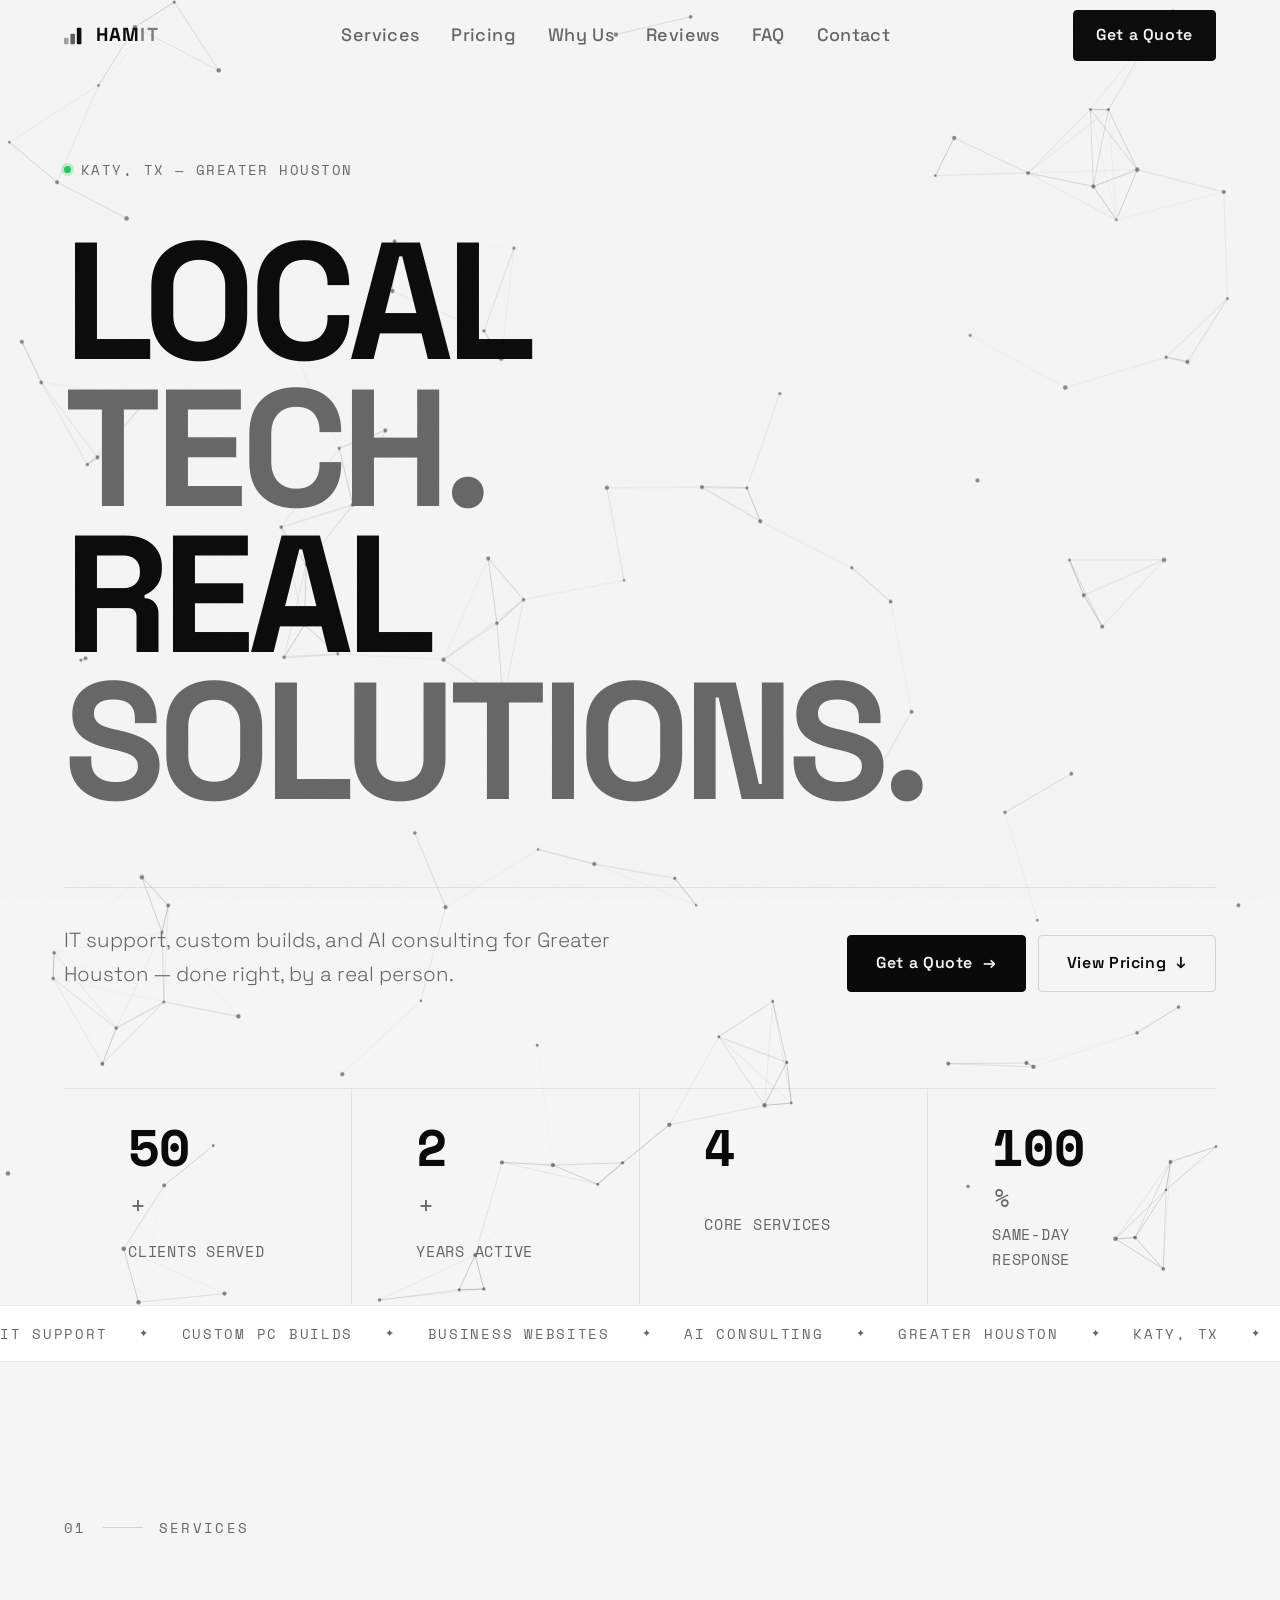
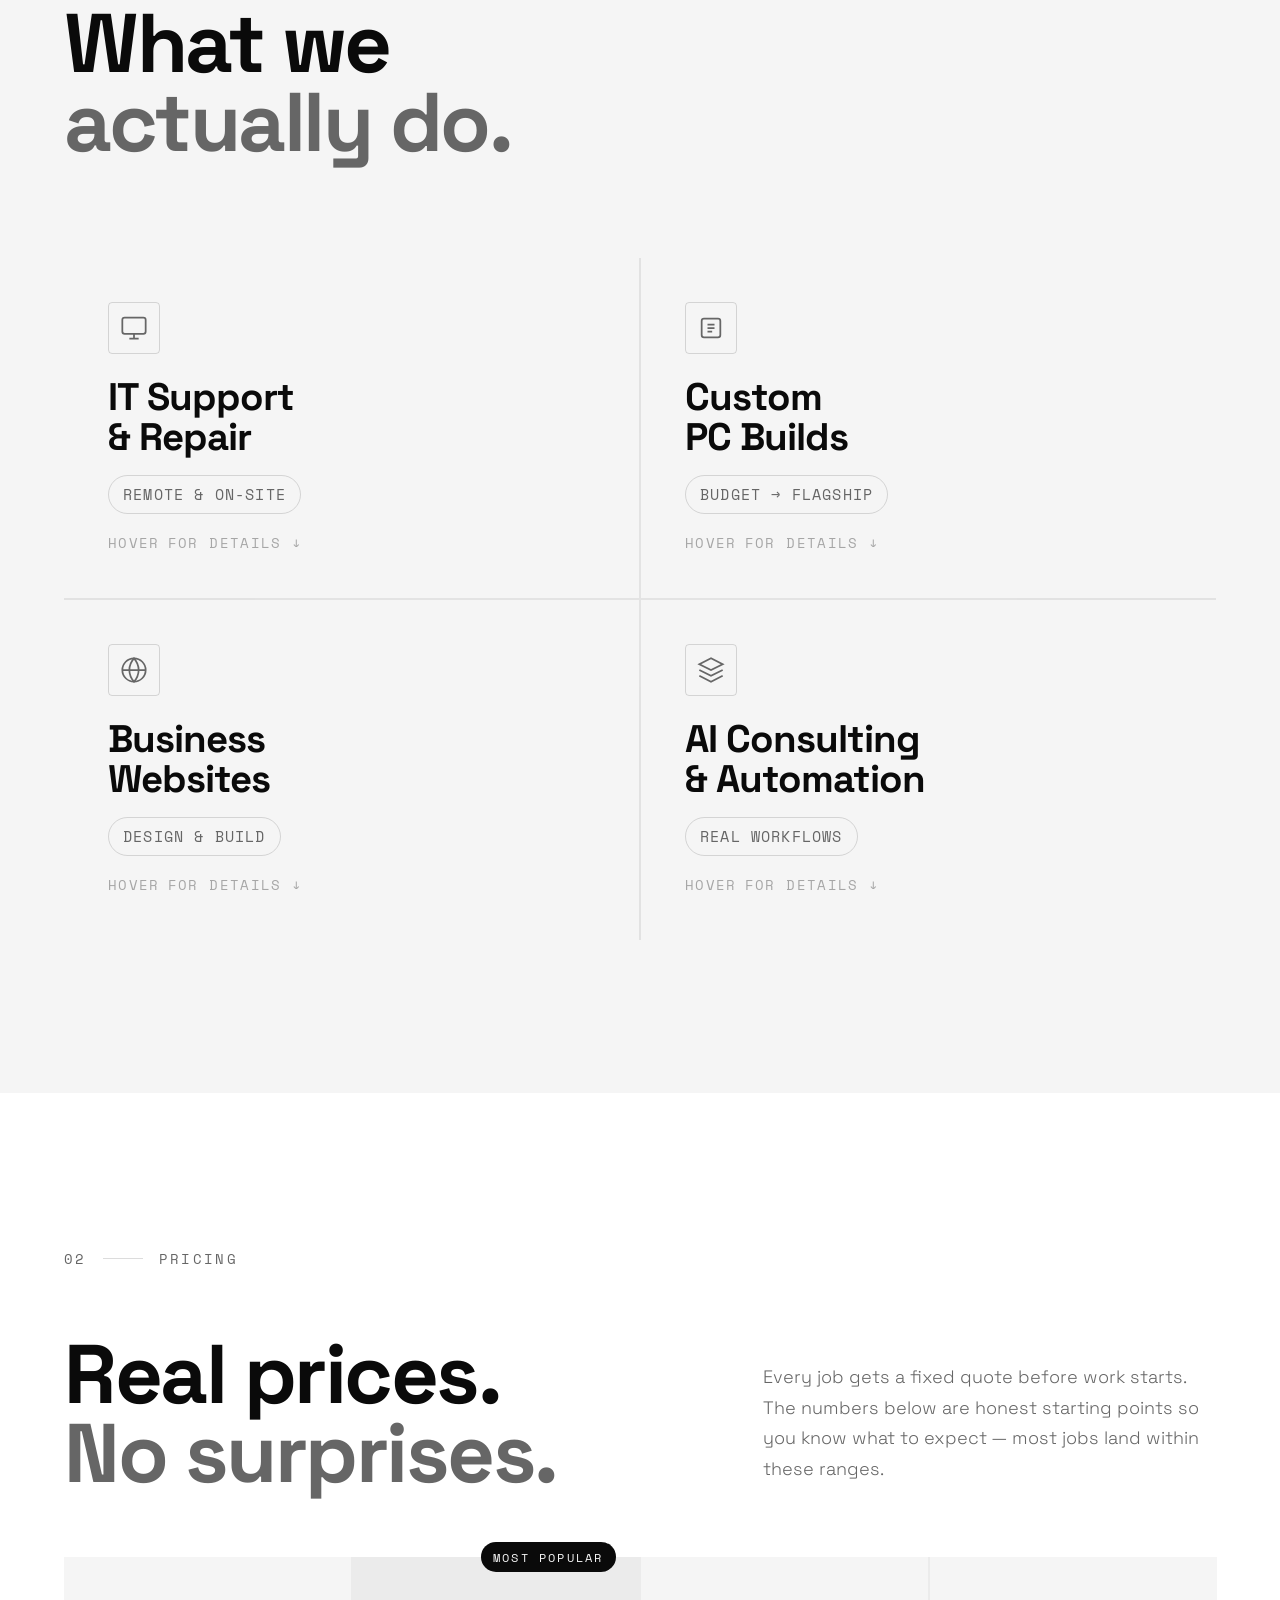
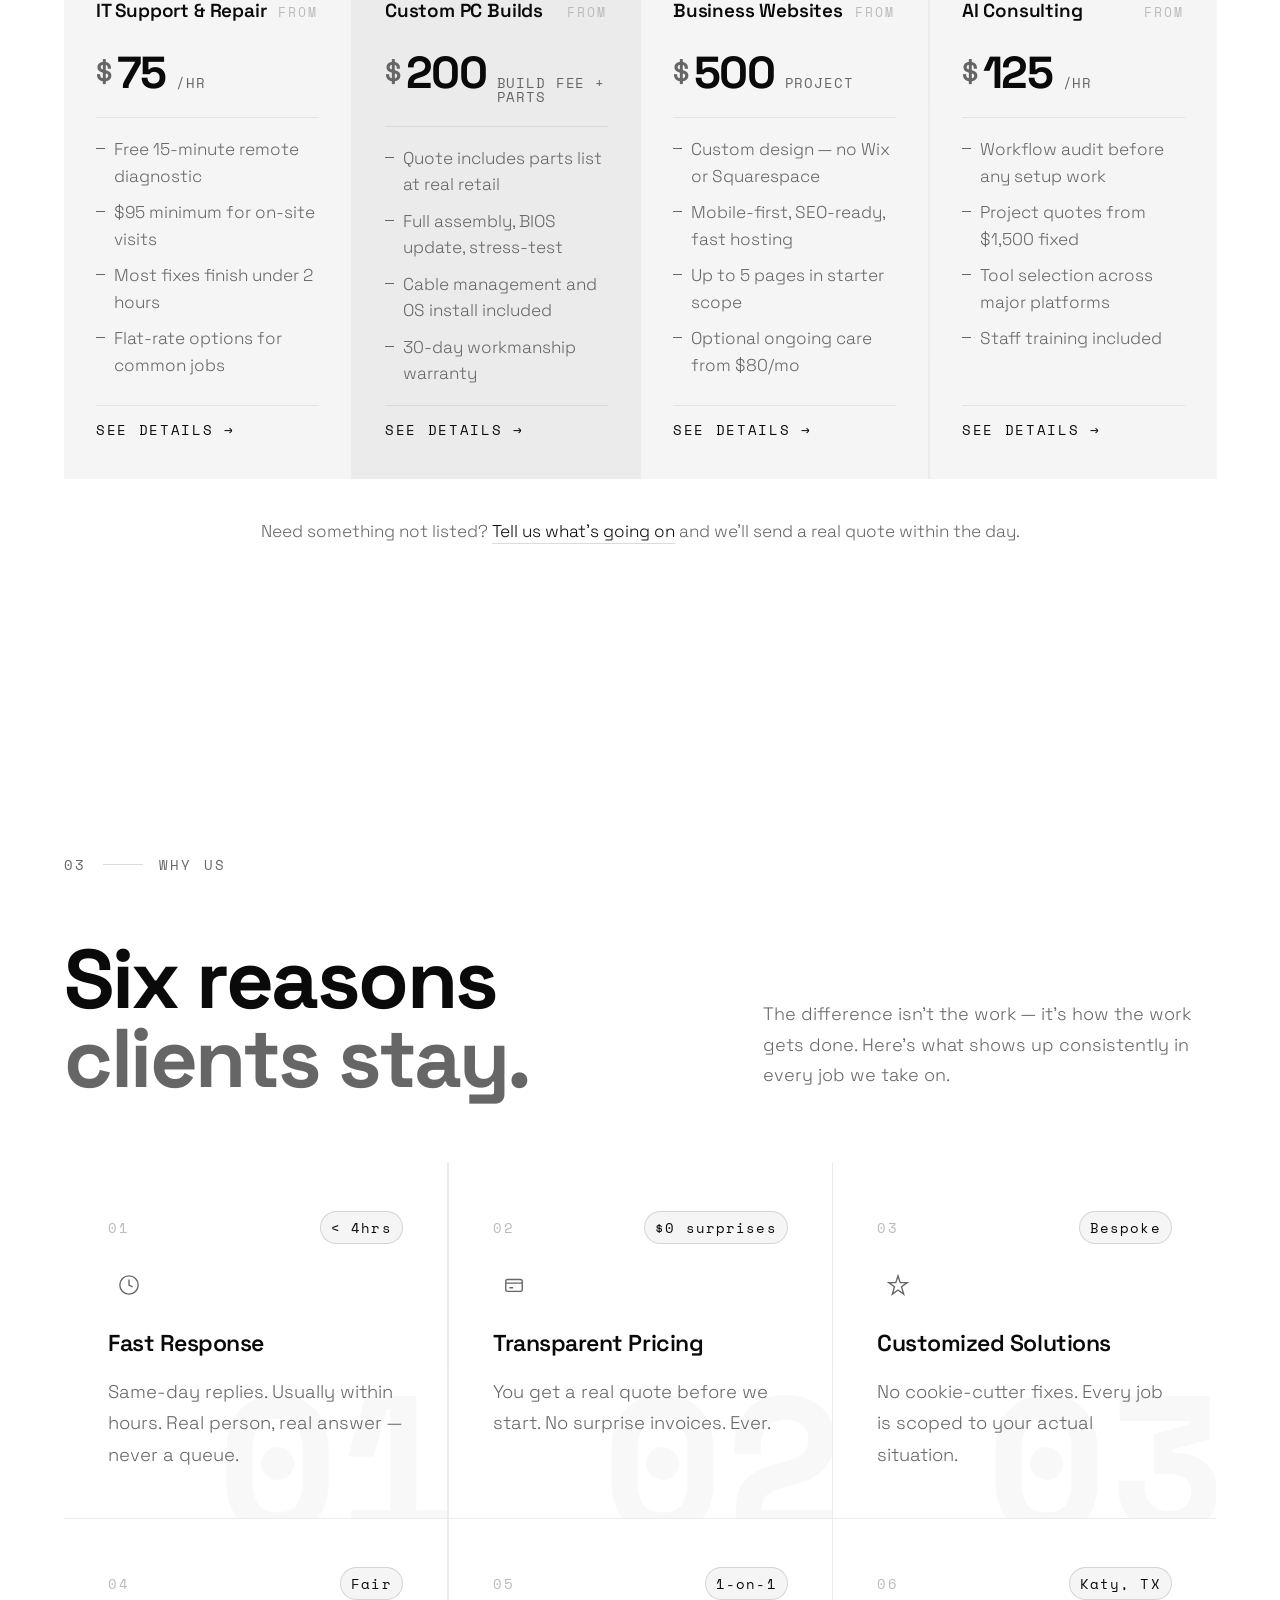
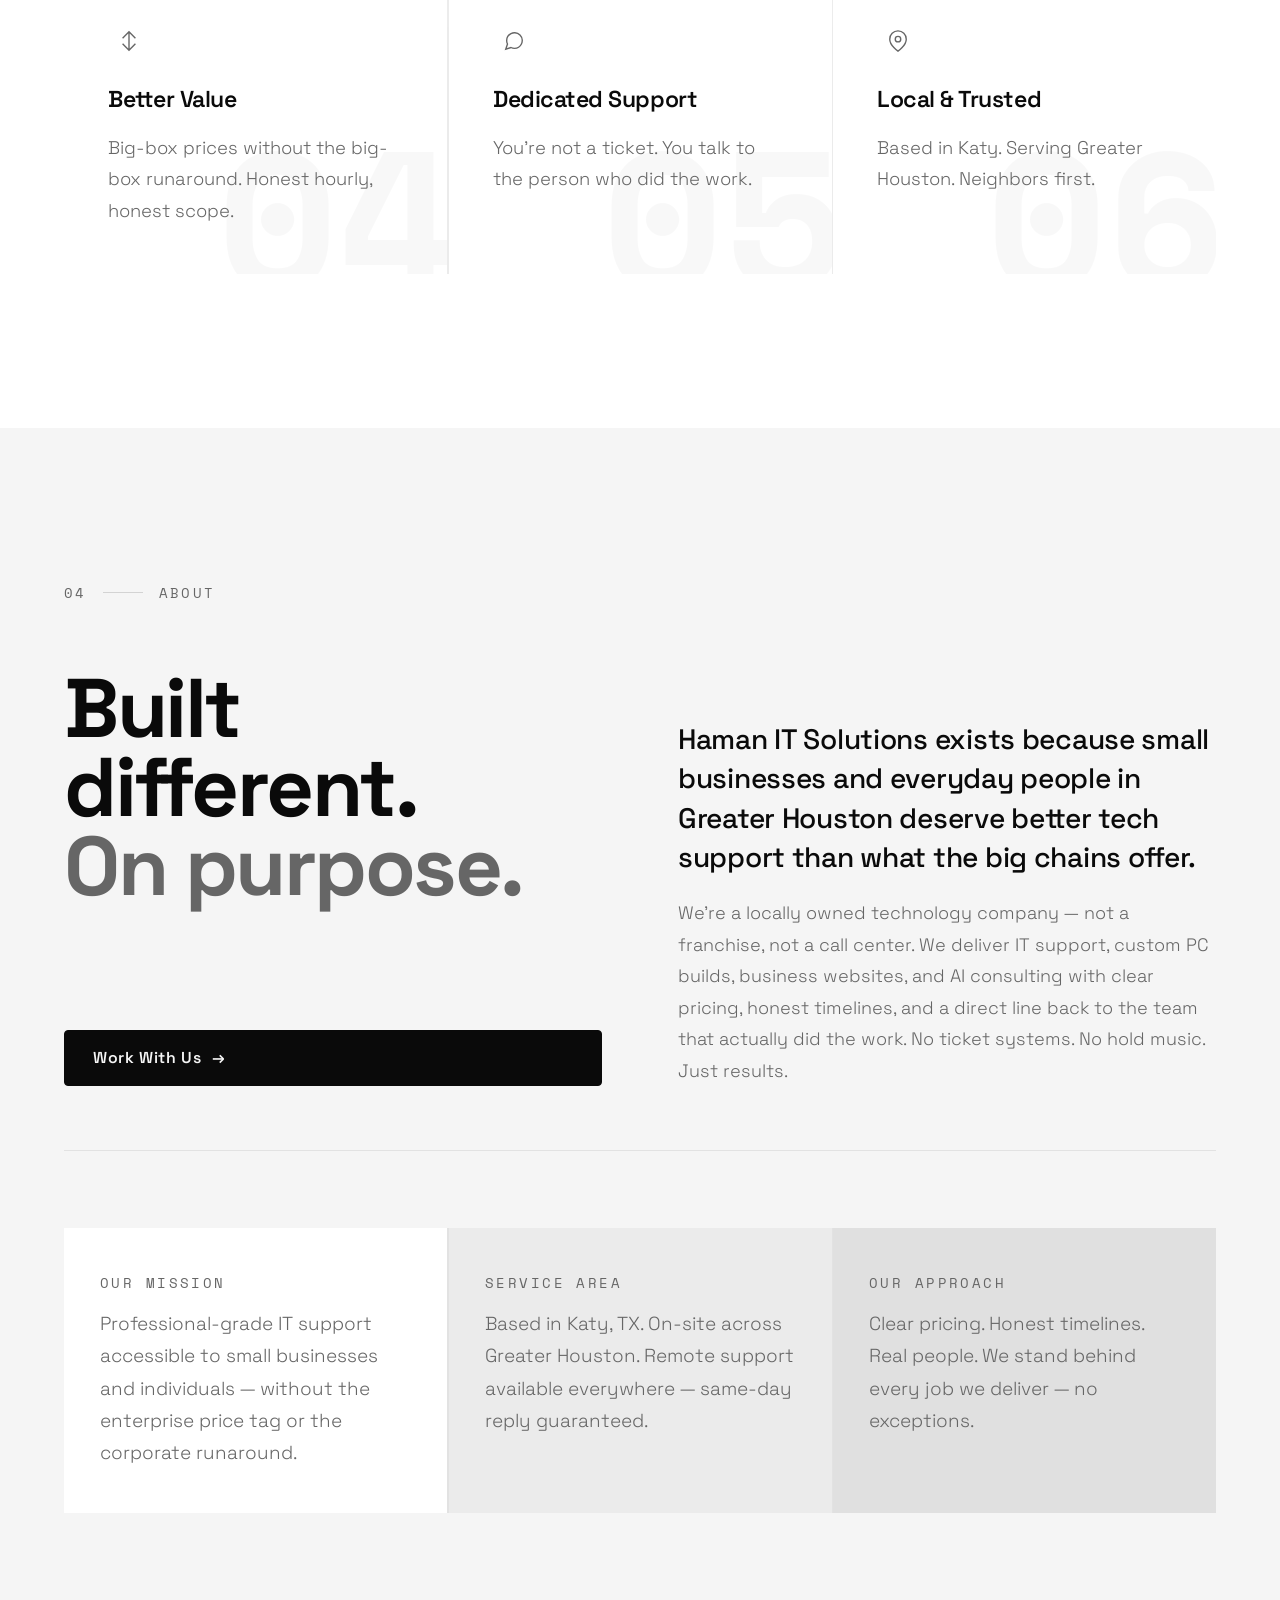
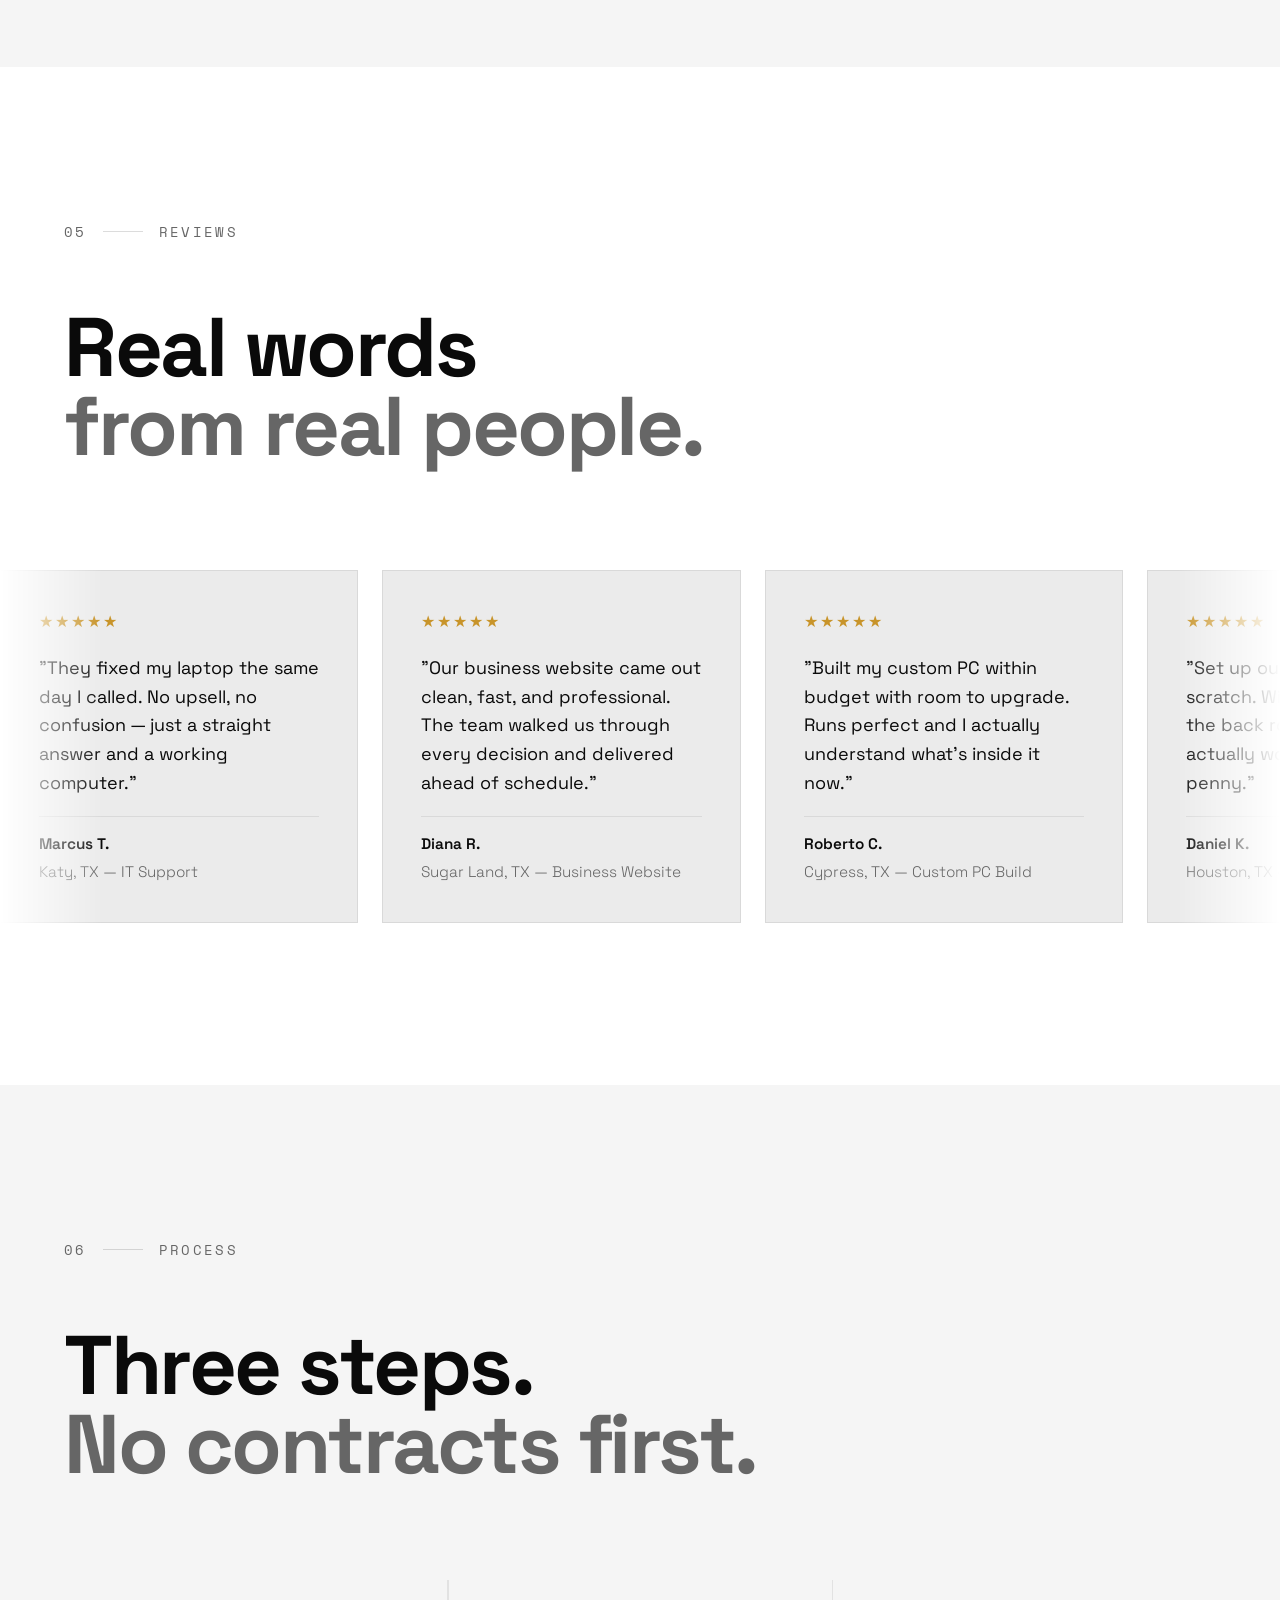
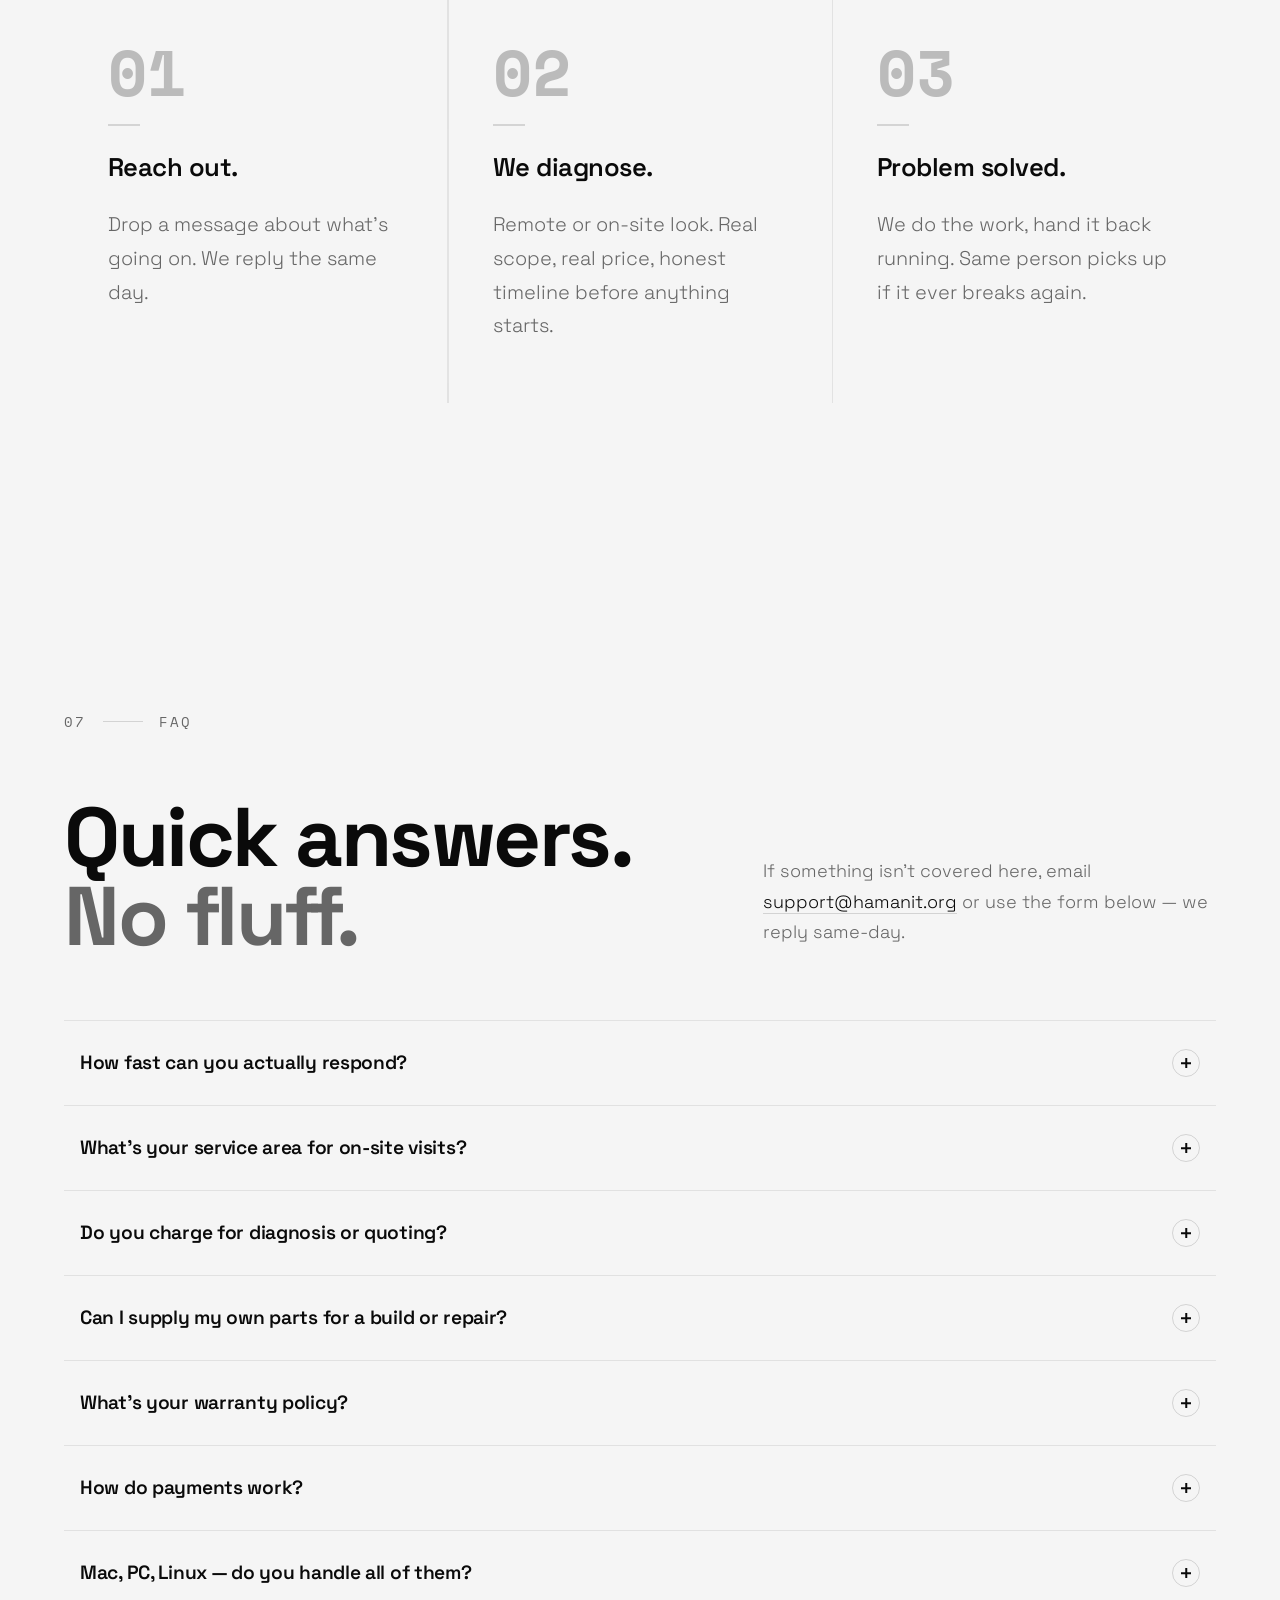
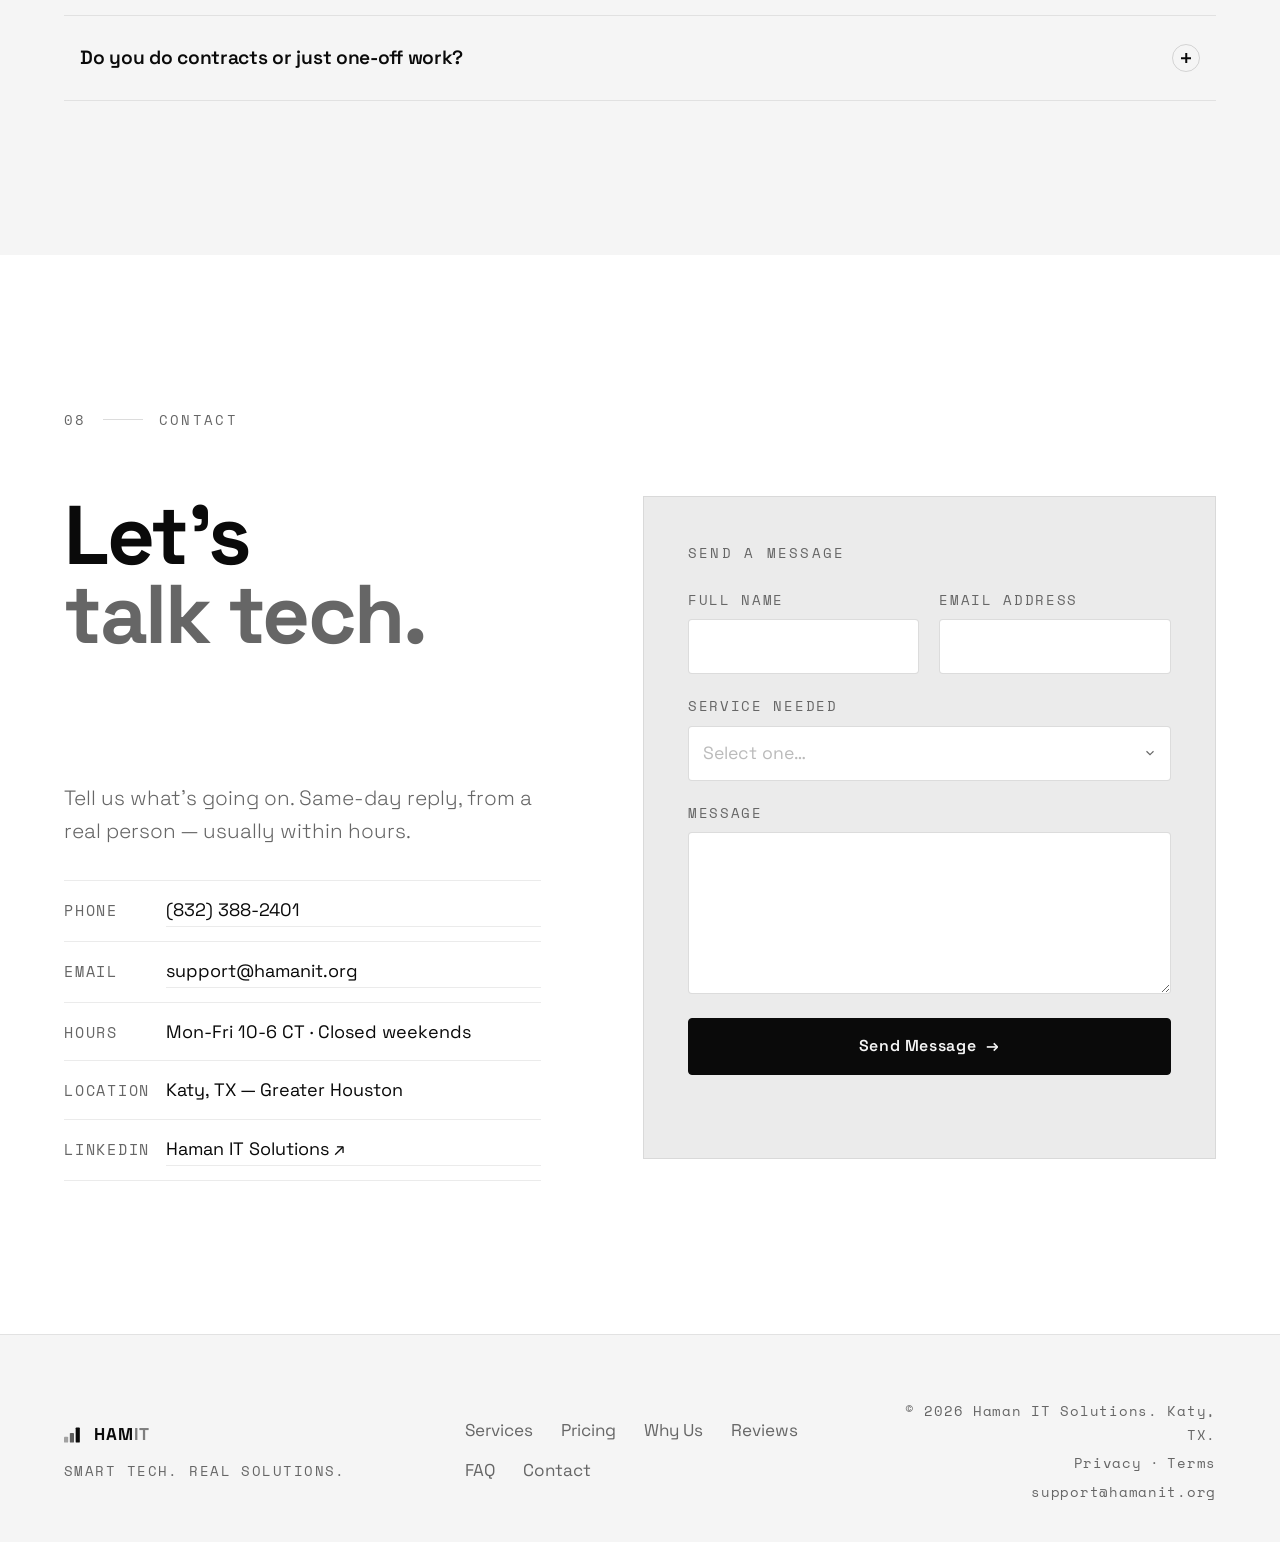
==== commit 3decf62e: "Voice to plural we, drop data recovery, lower IT prices, kill lab links Voice (we, the company — not" ====
--- a/index.html
+++ b/index.html
@@ -55,7 +55,7 @@
       "@type": "OfferCatalog",
       "name": "Services",
       "itemListElement": [
-        {"@type": "Offer","itemOffered": {"@type": "Service","name": "IT Support & Repair","description": "Diagnostics, malware removal, OS reinstalls, data recovery, and network triage.","url": "https://hamanit.org/services/it-support.html"}},
+        {"@type": "Offer","itemOffered": {"@type": "Service","name": "IT Support & Repair","description": "Diagnostics, malware removal, OS reinstalls, and network triage.","url": "https://hamanit.org/services/it-support.html"}},
         {"@type": "Offer","itemOffered": {"@type": "Service","name": "Custom PC Builds","description": "Part selection, assembly, stress-testing, and handoff.","url": "https://hamanit.org/services/pc-builds.html"}},
         {"@type": "Offer","itemOffered": {"@type": "Service","name": "Business Websites","description": "Fast, mobile-first websites custom-coded with no templates or page builders.","url": "https://hamanit.org/services/websites.html"}},
         {"@type": "Offer","itemOffered": {"@type": "Service","name": "AI Consulting & Automation","description": "Practical AI integration and workflow automation for small businesses.","url": "https://hamanit.org/services/ai-consulting.html"}}
@@ -64,7 +64,7 @@
     "aggregateRating": {
       "@type": "AggregateRating",
       "ratingValue": "5",
-      "reviewCount": "9",
+      "reviewCount": "8",
       "bestRating": "5",
       "worstRating": "5"
     }
@@ -73,8 +73,8 @@
   <link rel="preconnect" href="https://fonts.googleapis.com" />
   <link rel="preconnect" href="https://fonts.gstatic.com" crossorigin />
   <link href="https://fonts.googleapis.com/css2?family=Space+Grotesk:wght@300;400;500;600;700&family=Space+Mono:wght@400;700&display=swap" rel="stylesheet" />
-  <link rel="stylesheet" href="styles.css?v=20260429e" />
-  <link rel="stylesheet" href="interactions.css?v=20260429e" />
+  <link rel="stylesheet" href="styles.css?v=20260429f" />
+  <link rel="stylesheet" href="interactions.css?v=20260429f" />
 </head>
 <body>
 
@@ -164,7 +164,7 @@
       <p class="hero-sub">IT support, custom builds, and AI consulting for Greater Houston — done right, by a real person.</p>
       <div class="hero-ctas">
         <a href="#contact" class="btn btn-primary" data-magnetic>Get a Quote <span class="btn-arr">→</span></a>
-        <a href="https://lab.hamanit.org" class="btn btn-ghost" target="_blank" rel="noopener" data-magnetic>See Our Work <span class="btn-arr">↗</span></a>
+        <a href="#pricing" class="btn btn-ghost" data-magnetic>View Pricing <span class="btn-arr">↓</span></a>
       </div>
     </div>
   </div>
@@ -230,7 +230,7 @@
           <span class="service-flip-hint"><span class="hint-hover">Hover</span><span class="hint-tap">Tap</span> for details <span class="hint-arr">↓</span></span>
         </div>
         <div class="service-card-back" aria-hidden="true">
-          <p>Diagnostics, malware removal, OS reinstalls, data recovery, and network triage. Clear pricing, no upsell.</p>
+          <p>Diagnostics, malware removal, OS reinstalls, and network triage. Clear pricing, no upsell.</p>
           <ul>
             <li>Same-week response, Greater Houston</li>
             <li>Remote fixes when possible</li>
@@ -318,7 +318,7 @@
           <span class="price-tag">IT Support &amp; Repair</span>
           <span class="price-from">From</span>
         </div>
-        <div class="price-amount"><span class="price-cur">$</span>85<span class="price-unit">/hr</span></div>
+        <div class="price-amount"><span class="price-cur">$</span>75<span class="price-unit">/hr</span></div>
         <ul class="price-list">
           <li>Free 15-minute remote diagnostic</li>
           <li>$95 minimum for on-site visits</li>
@@ -371,7 +371,7 @@
         <a href="services/ai-consulting.html" class="price-cta">See details →</a>
       </div>
     </div>
-    <p class="pricing-note reveal-up">Need something not listed? <a href="#contact">Tell me what's going on</a> and I'll send a real quote within the day.</p>
+    <p class="pricing-note reveal-up">Need something not listed? <a href="#contact">Tell us what's going on</a> and we'll send a real quote within the day.</p>
   </div>
 </section>
 
@@ -514,12 +514,12 @@
       <div class="reviews-track" id="reviewsTrack">
         <div class="review-card">
           <div class="review-stars">★★★★★</div>
-          <blockquote>"Josh fixed my laptop the same day I called. No upsell, no confusion — just a straight answer and a working computer."</blockquote>
+          <blockquote>"They fixed my laptop the same day I called. No upsell, no confusion — just a straight answer and a working computer."</blockquote>
           <cite>Marcus T. <span>Katy, TX — IT Support</span></cite>
         </div>
         <div class="review-card">
           <div class="review-stars">★★★★★</div>
-          <blockquote>"My business website came out clean, fast, and professional. Josh walked me through every decision and delivered ahead of schedule."</blockquote>
+          <blockquote>"Our business website came out clean, fast, and professional. The team walked us through every decision and delivered ahead of schedule."</blockquote>
           <cite>Diana R. <span>Sugar Land, TX — Business Website</span></cite>
         </div>
         <div class="review-card">
@@ -529,17 +529,12 @@
         </div>
         <div class="review-card">
           <div class="review-stars">★★★★★</div>
-          <blockquote>"Recovered three years of family photos off a dead drive I'd written off. Quoted me upfront and stuck to the number. Lifesaver."</blockquote>
-          <cite>Angela P. <span>Richmond, TX — Data Recovery</span></cite>
+          <blockquote>"Set up our office network from scratch. Wi-Fi finally reaches the back room and our printers actually work. Worth every penny."</blockquote>
+          <cite>Daniel K. <span>Houston, TX — Network Setup</span></cite>
         </div>
         <div class="review-card">
           <div class="review-stars">★★★★★</div>
-          <blockquote>"Set up our office network from scratch. Wi-Fi finally reaches the back room and our printers actually work. Worth every penny."</blockquote>
-          <cite>Daniel K. <span>Houston, TX — Network Setup</span></cite>
-        </div>
-        <div class="review-card">
-          <div class="review-stars">★★★★★</div>
-          <blockquote>"He automated our invoice workflow with AI and saved me about ten hours a week. Showed me how it works so I'm not stuck on him forever."</blockquote>
+          <blockquote>"They automated our invoice workflow with AI and saved us about ten hours a week. Showed me how it works so I'm not stuck on them forever."</blockquote>
           <cite>Priya N. <span>Sugar Land, TX — AI Consulting</span></cite>
         </div>
         <div class="review-card">
@@ -554,7 +549,7 @@
         </div>
         <div class="review-card">
           <div class="review-stars">★★★★★</div>
-          <blockquote>"Built our small business site and our bookings doubled in two months. Same guy still answers the phone when something needs tweaking."</blockquote>
+          <blockquote>"Built our small business site and our bookings doubled in two months. Same team still answers the phone when something needs tweaking."</blockquote>
           <cite>Elena M. <span>Pearland, TX — Business Website</span></cite>
         </div>
       </div>
@@ -576,7 +571,7 @@
         <span class="process-n">01</span>
         <div class="process-line"></div>
         <h3>Reach out.</h3>
-        <p>Drop a message about what's going on. I reply the same day.</p>
+        <p>Drop a message about what's going on. We reply the same day.</p>
       </div>
       <div class="process-step reveal-up" data-delay="150">
         <span class="process-n">02</span>
@@ -604,7 +599,7 @@
     </div>
     <div class="faq-head">
       <h2 class="section-title reveal-up">Quick answers.<br><em>No fluff.</em></h2>
-      <p class="faq-lede reveal-up">If something isn't covered here, email <a href="mailto:support@hamanit.org">support@hamanit.org</a> or use the form below — I reply same-day.</p>
+      <p class="faq-lede reveal-up">If something isn't covered here, email <a href="mailto:support@hamanit.org">support@hamanit.org</a> or use the form below — we reply same-day.</p>
     </div>
     <div class="faq-list">
       <details class="faq-item reveal-up" data-delay="0">
@@ -613,7 +608,7 @@
           <span class="faq-icon" aria-hidden="true"></span>
         </summary>
         <div class="faq-a">
-          <p>Same-day reply during business hours (Mon-Fri 10-6 Central). Most messages get a real human answer within 2-4 hours. Urgent issues — laptop won't boot, malware lockout, deadline-blocking website bug — get prioritized and I'll usually have a remote session scheduled the same day. Messages sent over the weekend get answered first thing Monday.</p>
+          <p>Same-day reply during business hours (Mon-Fri 10-6 Central). Most messages get a real human answer within 2-4 hours. Urgent issues — laptop won't boot, malware lockout, deadline-blocking website bug — get prioritized and we'll usually have a remote session scheduled the same day. Messages sent over the weekend get answered first thing Monday.</p>
         </div>
       </details>
       <details class="faq-item reveal-up" data-delay="60">
@@ -622,7 +617,7 @@
           <span class="faq-icon" aria-hidden="true"></span>
         </summary>
         <div class="faq-a">
-          <p>Greater Houston — Katy, Cypress, Sugar Land, Richmond, Pearland, Spring, Houston proper, and surrounding cities. No travel fee within ~25 miles of Katy. Beyond that I can usually still come out for a small mileage charge, or we handle it remotely. Remote support works anywhere with internet.</p>
+          <p>Greater Houston — Katy, Cypress, Sugar Land, Richmond, Pearland, Spring, Houston proper, and surrounding cities. No travel fee within ~25 miles of Katy. Beyond that we can usually still come out for a small mileage charge, or we handle it remotely. Remote support works anywhere with internet.</p>
         </div>
       </details>
       <details class="faq-item reveal-up" data-delay="120">
@@ -640,7 +635,7 @@
           <span class="faq-icon" aria-hidden="true"></span>
         </summary>
         <div class="faq-a">
-          <p>Absolutely. If you've already bought parts (or want to), I'll work with what you have and only charge the build/repair fee. I'll flag anything that's a bad fit or known to fail before we start, so you're not stuck with a part that won't work for your use case.</p>
+          <p>Absolutely. If you've already bought parts (or want to), we'll work with what you have and only charge the build/repair fee. We'll flag anything that's a bad fit or known to fail before we start, so you're not stuck with a part that won't work for your use case.</p>
         </div>
       </details>
       <details class="faq-item reveal-up" data-delay="240">
@@ -649,7 +644,7 @@
           <span class="faq-icon" aria-hidden="true"></span>
         </summary>
         <div class="faq-a">
-          <p>30-day workmanship warranty on every repair and PC build — if it stops working because of something I did, I fix it free. Hardware failures fall back to the manufacturer warranty, which I'll help you process. Websites get 14 days of free post-launch tweaks before optional ongoing care kicks in.</p>
+          <p>30-day workmanship warranty on every repair and PC build — if it stops working because of something we did, we'll fix it free. Hardware failures fall back to the manufacturer warranty, which we'll help you process. Websites get 14 days of free post-launch tweaks before optional ongoing care kicks in.</p>
         </div>
       </details>
       <details class="faq-item reveal-up" data-delay="300">
@@ -658,7 +653,7 @@
           <span class="faq-icon" aria-hidden="true"></span>
         </summary>
         <div class="faq-a">
-          <p>Card, ACH, Zelle, or check — whichever you prefer. Hourly work is billed after the job. Project work (builds, websites) takes a 50% deposit upfront and 50% at delivery. No invoices for work I haven't done; no auto-renewing charges anywhere.</p>
+          <p>Card, ACH, Zelle, or check — whichever you prefer. Hourly work is billed after the job. Project work (builds, websites) takes a 50% deposit upfront and 50% at delivery. No invoices for work we haven't done; no auto-renewing charges anywhere.</p>
         </div>
       </details>
       <details class="faq-item reveal-up" data-delay="360">
@@ -667,7 +662,7 @@
           <span class="faq-icon" aria-hidden="true"></span>
         </summary>
         <div class="faq-a">
-          <p>All three for software, network, and general support. Custom builds are PC/Linux territory — Macs aren't user-buildable, but I can spec and configure them, migrate data, set up your environment, and handle peripherals.</p>
+          <p>All three for software, network, and general support. Custom builds are PC/Linux territory — Macs aren't user-buildable, but we can spec and configure them, migrate data, set up your environment, and handle peripherals.</p>
         </div>
       </details>
       <details class="faq-item reveal-up" data-delay="420">
@@ -694,7 +689,7 @@
     <div class="contact-split">
       <div class="contact-left reveal-up">
         <h2 class="section-title">Let's<br><em>talk tech.</em></h2>
-        <p class="contact-lede">Tell me what's going on. Same-day reply, from a real person — usually me.</p>
+        <p class="contact-lede">Tell us what's going on. Same-day reply, from a real person — usually within hours.</p>
         <ul class="contact-info">
           <li><span>PHONE</span><a href="tel:+18323882401">(832) 388-2401</a></li>
           <li><span>EMAIL</span><a href="mailto:support@hamanit.org">support@hamanit.org</a></li>
@@ -782,8 +777,8 @@
   </div>
 </footer>
 
-<script src="script.js?v=20260429e" defer></script>
-<script src="interactions.js?v=20260429e" defer></script>
+<script src="script.js?v=20260429f" defer></script>
+<script src="interactions.js?v=20260429f" defer></script>
 <script>
 // CUSTOM CURSOR
 // GLITCH TEXT
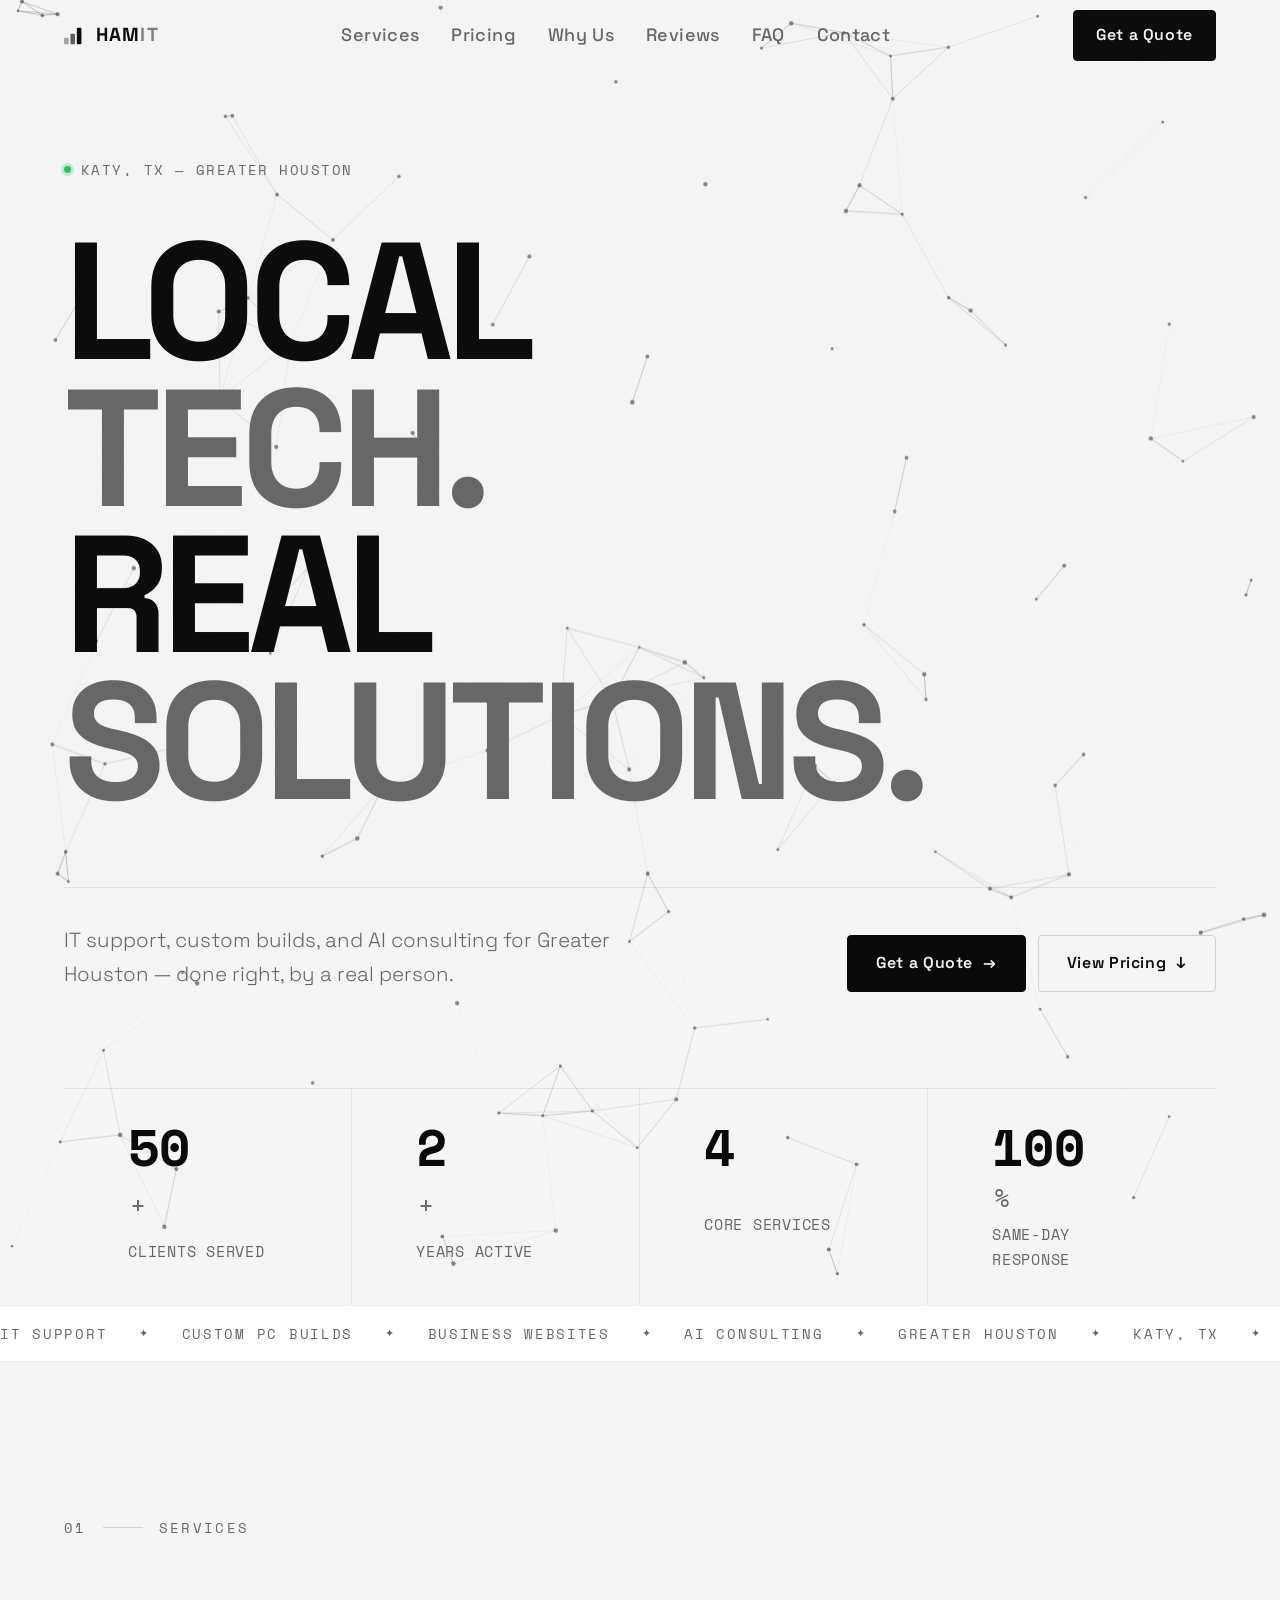
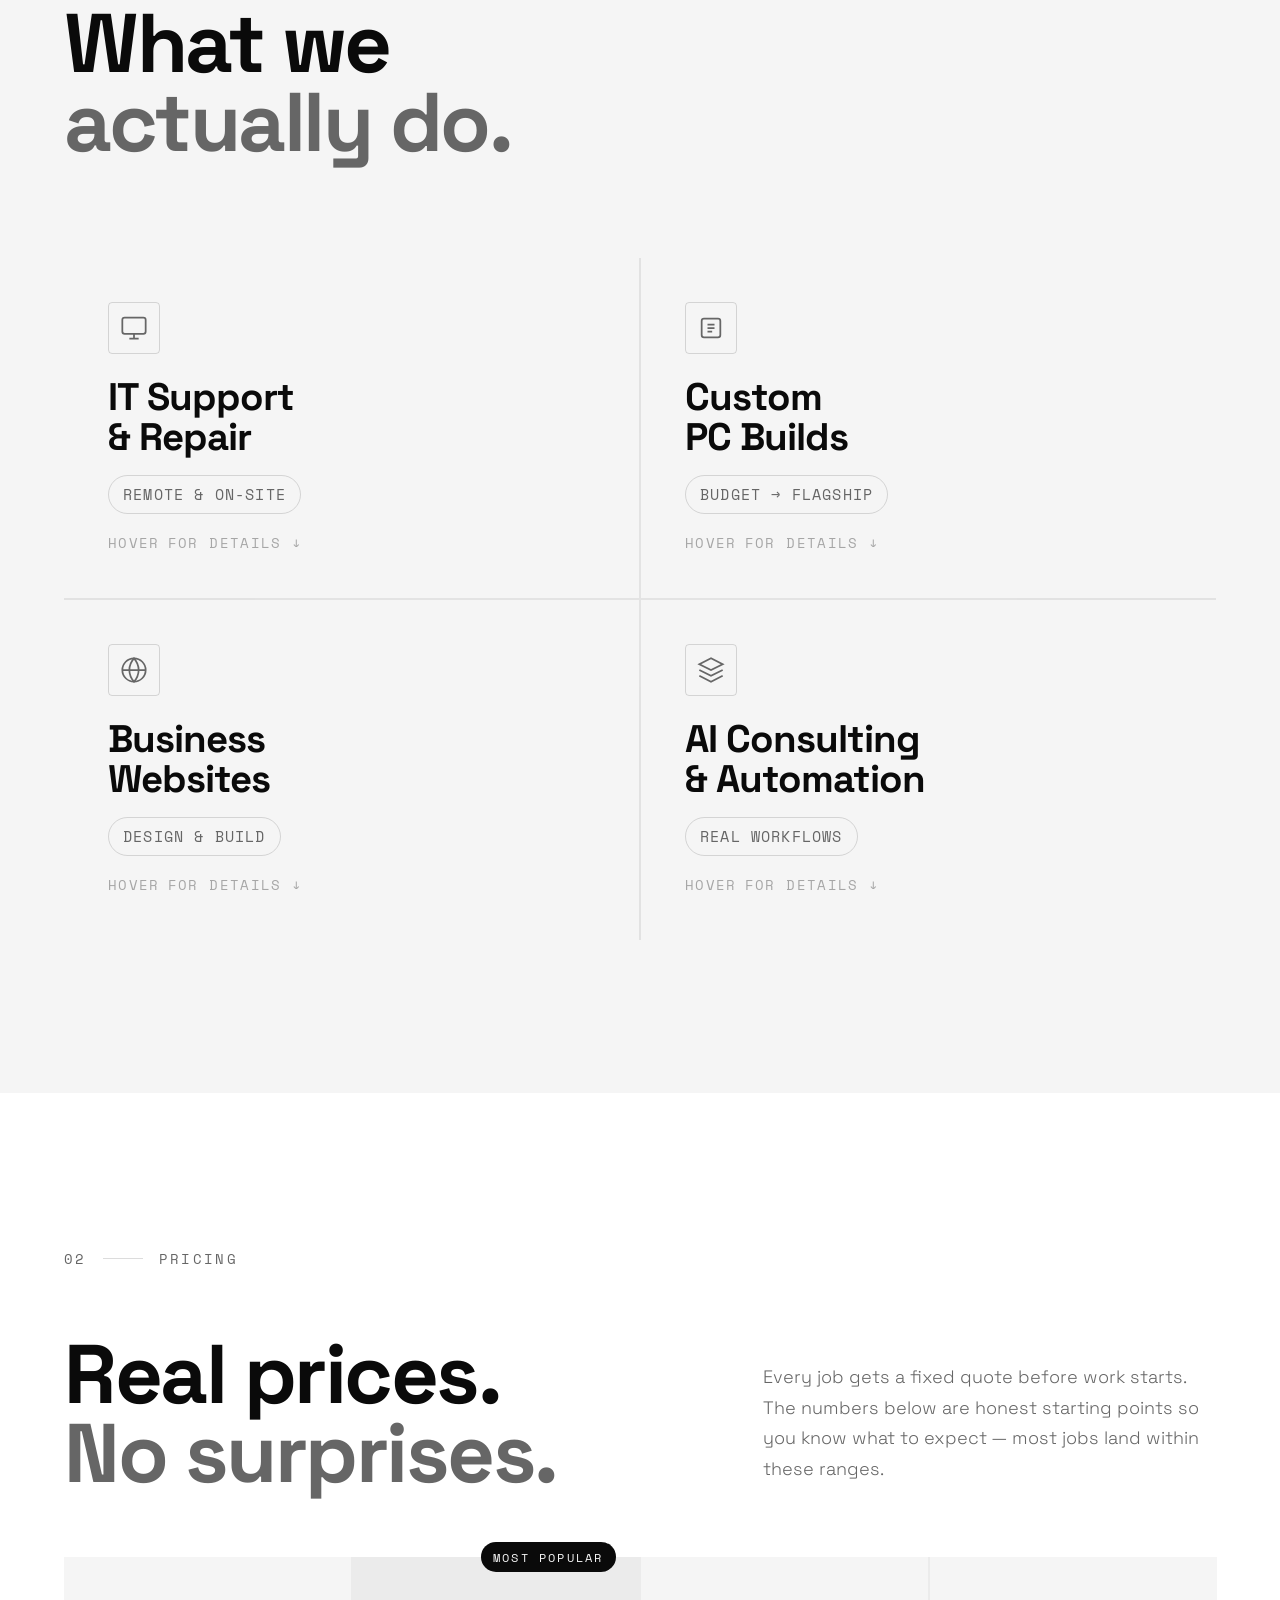
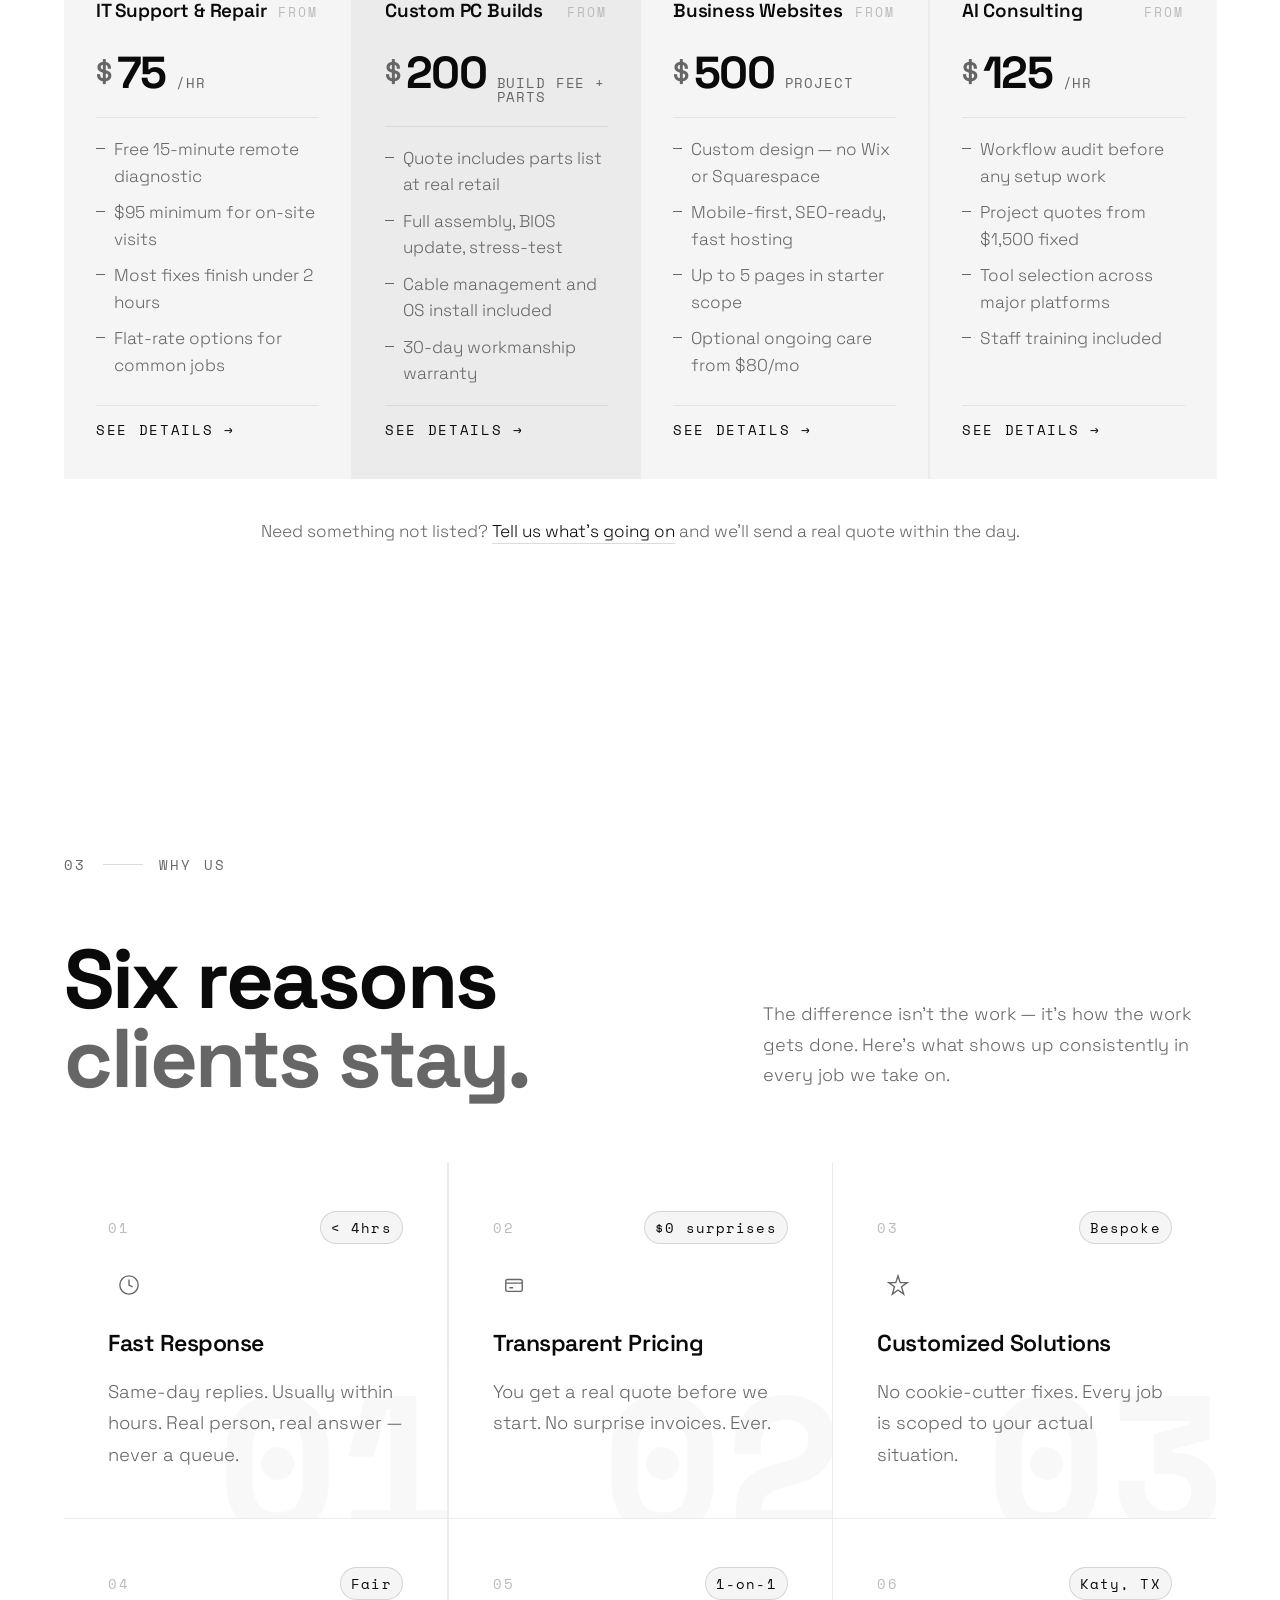
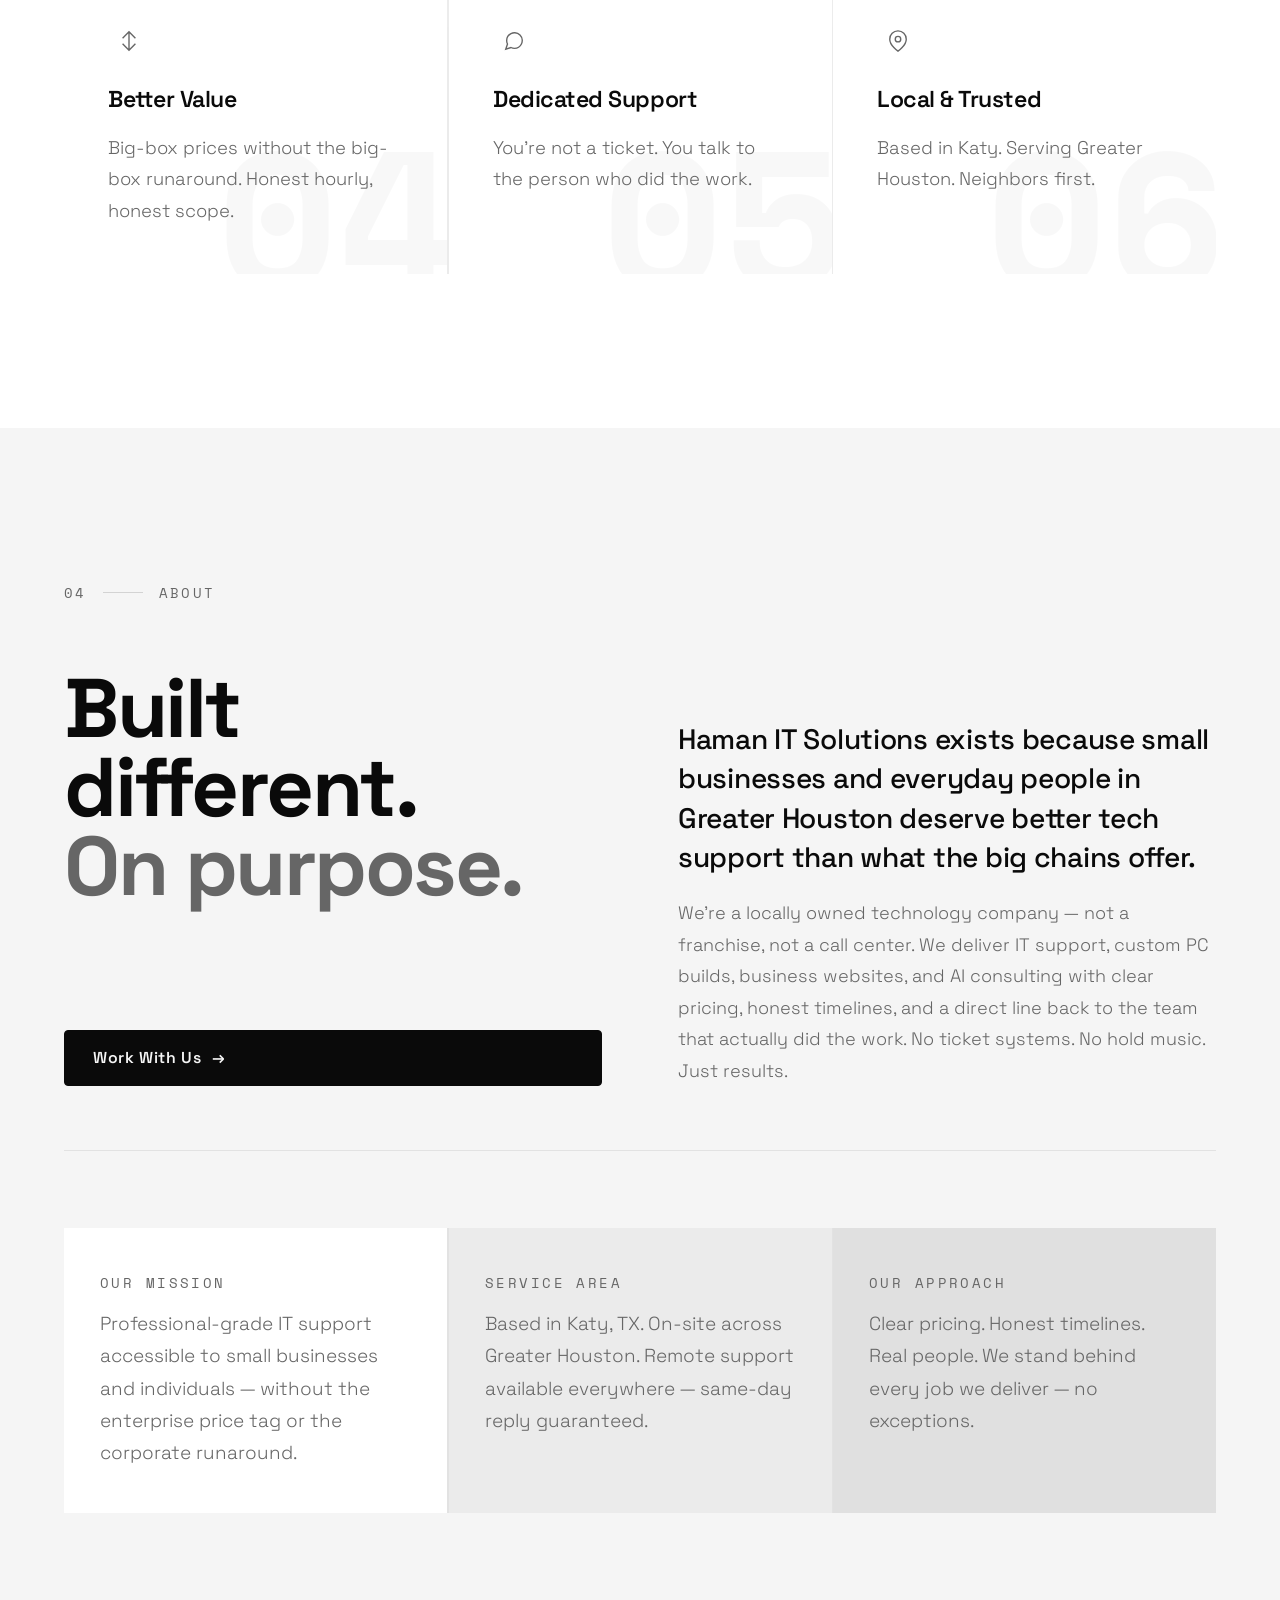
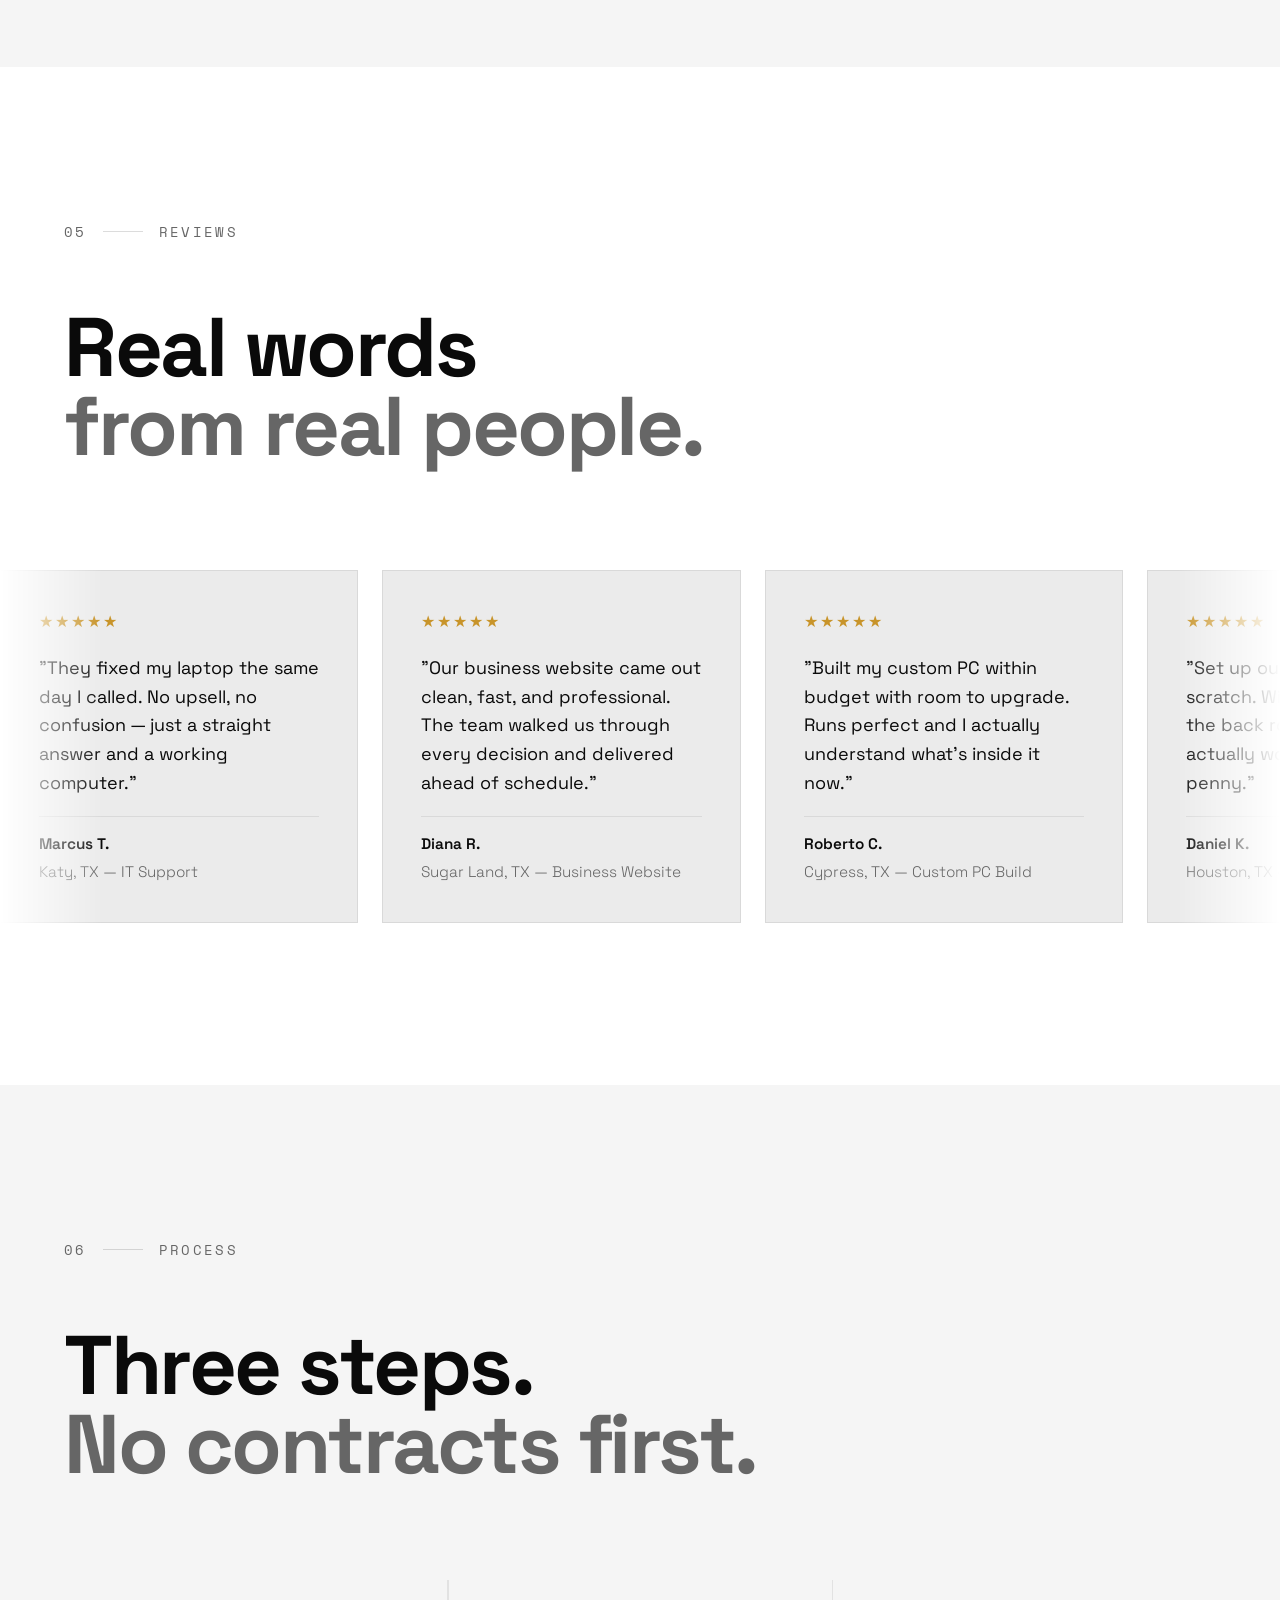
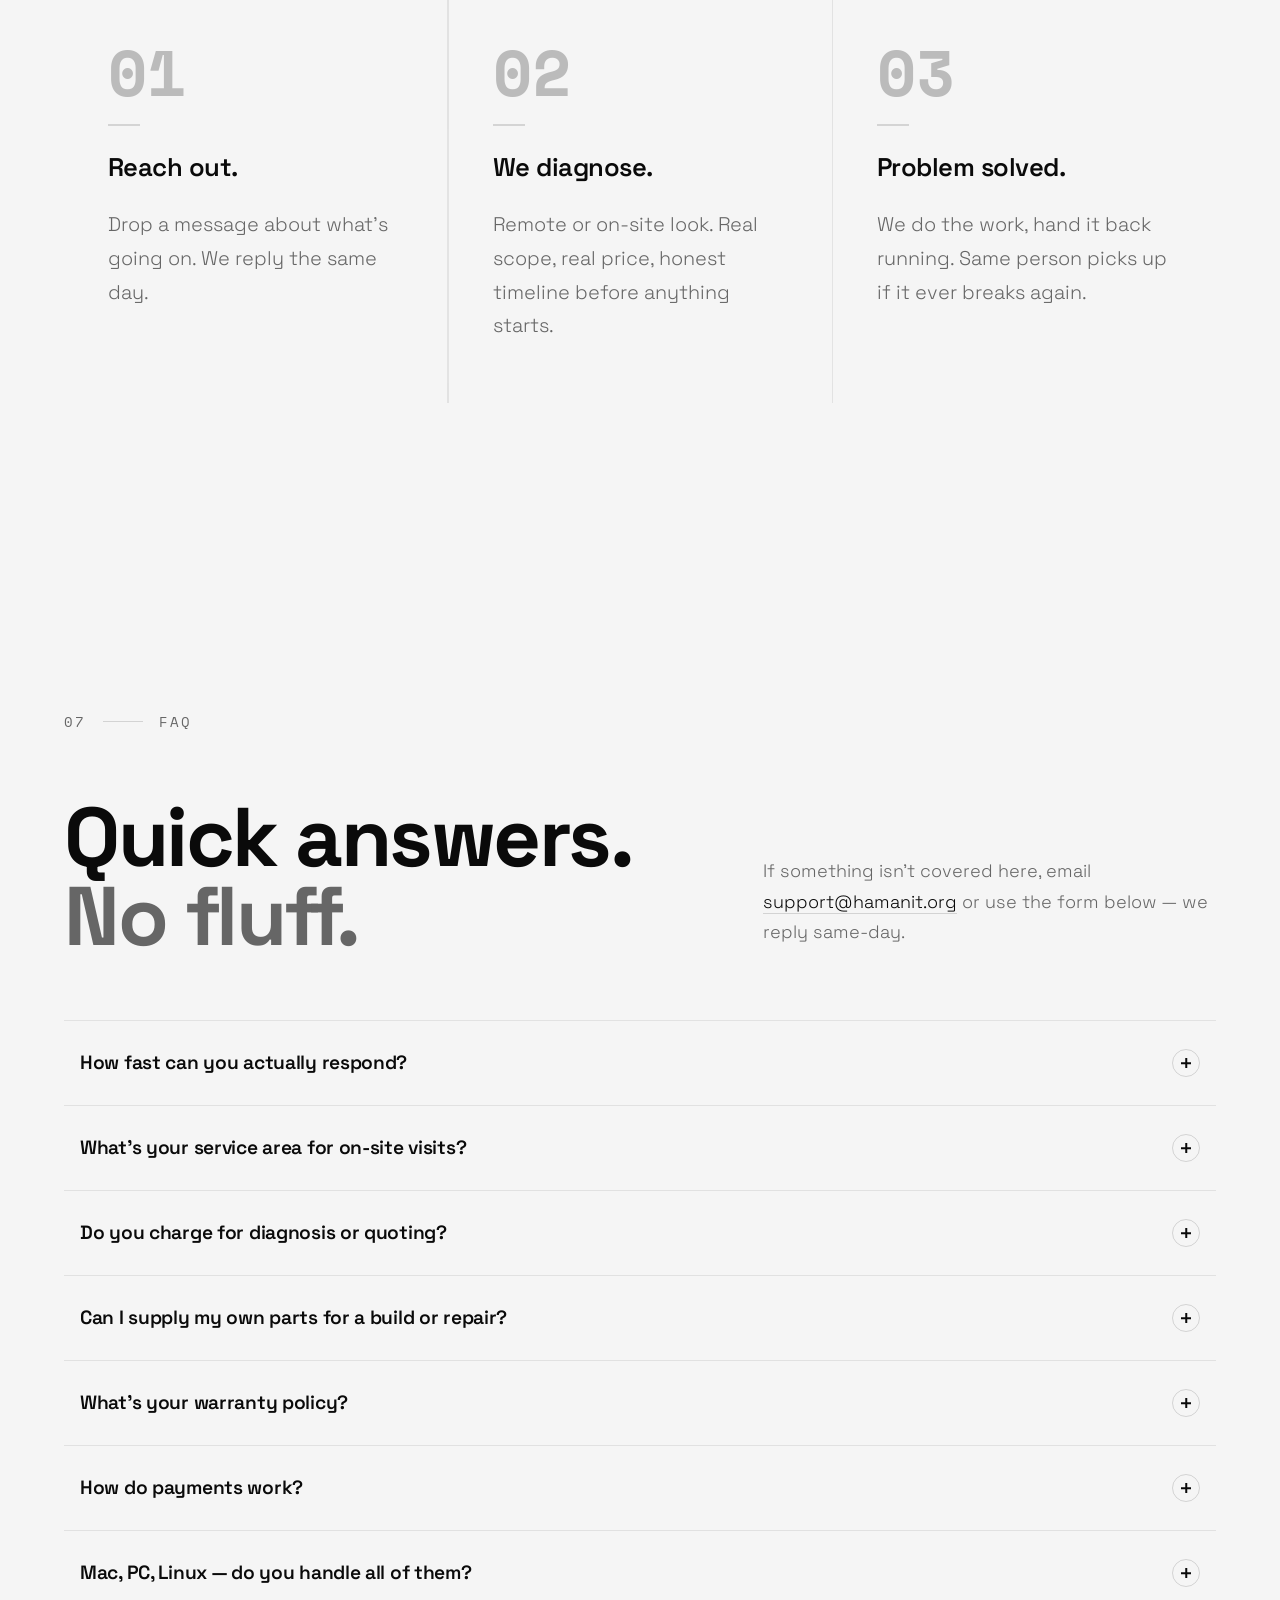
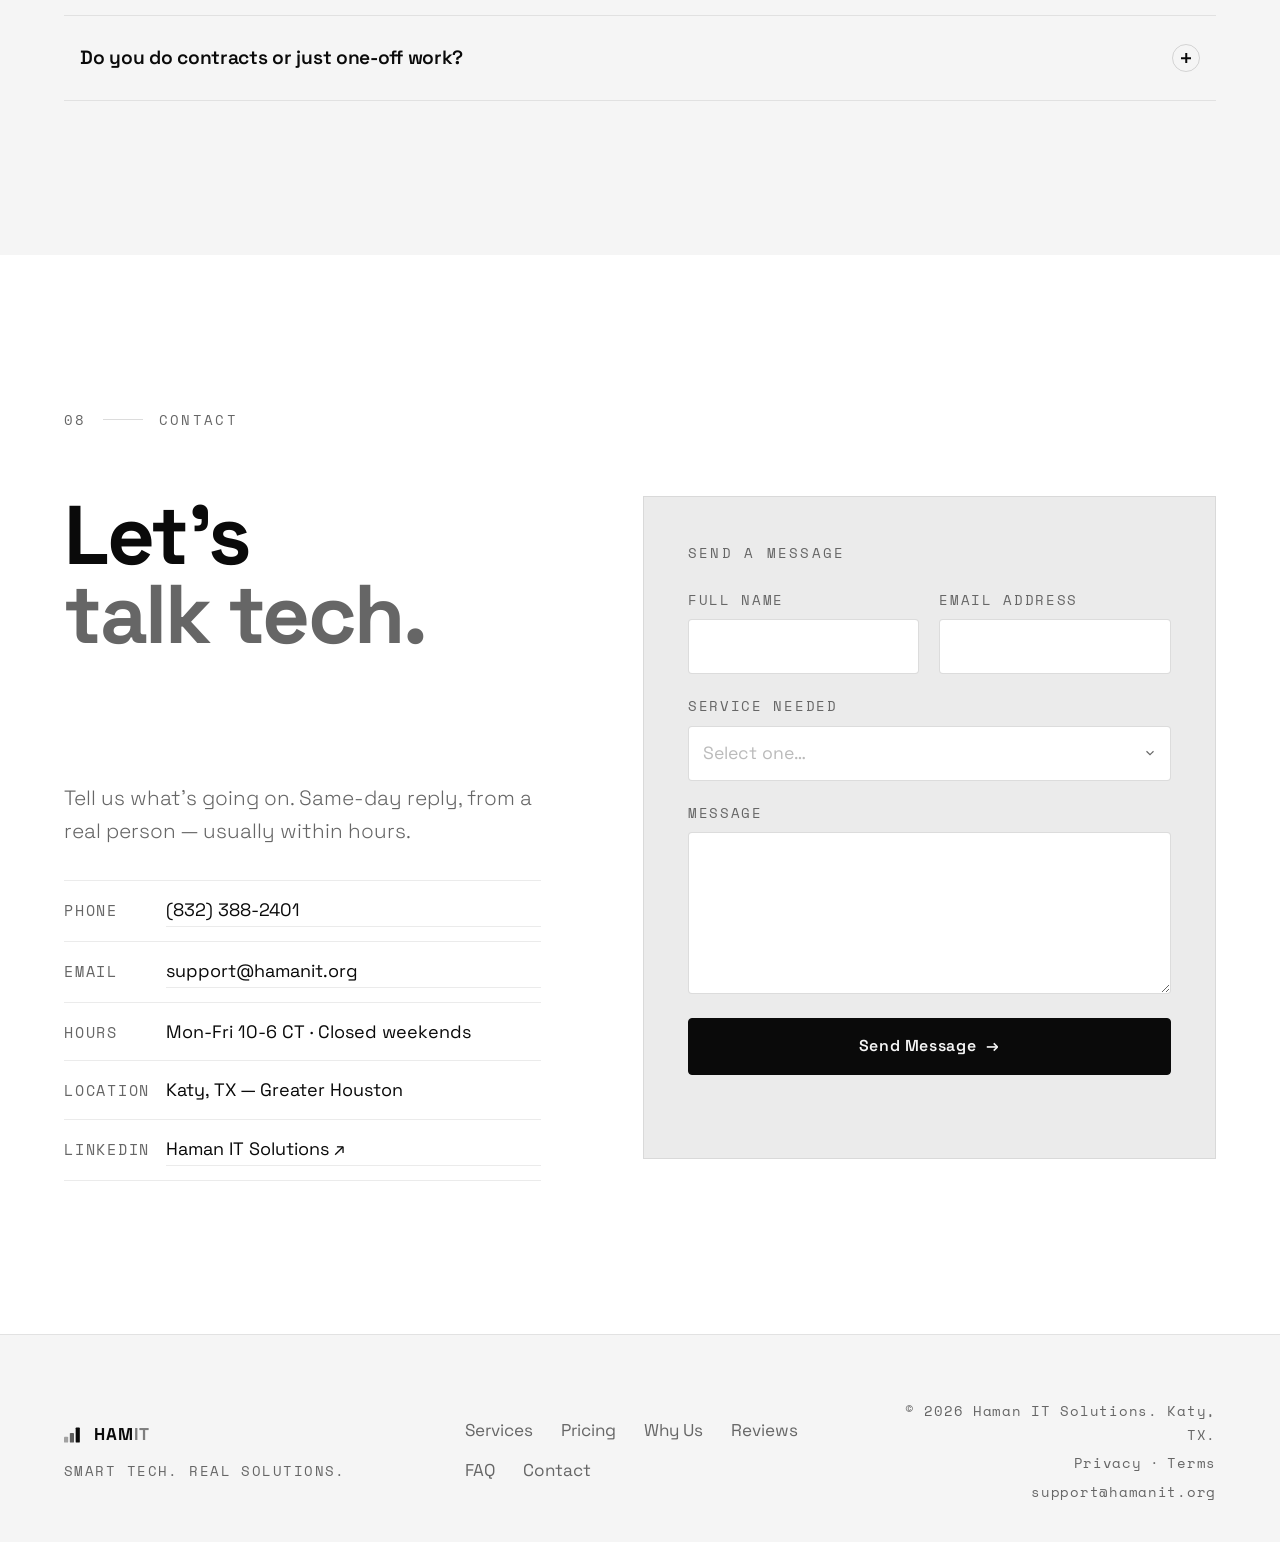
==== commit 9103ef30: "Add HAMIT favicon Three signal bars (charcoal, charcoal, orange) at 32x32, both SVG and PNG fallback" ====
--- a/index.html
+++ b/index.html
@@ -3,6 +3,9 @@
 <head>
   <meta charset="utf-8" />
   <meta name="viewport" content="width=device-width,initial-scale=1" />
+  <link rel="icon" type="image/svg+xml" href="/favicon.svg" />
+  <link rel="icon" type="image/png" href="/favicon.png" />
+  <link rel="apple-touch-icon" href="/favicon.png" />
   <meta name="theme-color" content="#080808" />
   <title>HAMIT — Local Tech. Real Solutions. Katy, TX.</title>
   <meta name="description" content="Locally owned IT support, custom PC builds, business websites, and AI consulting for individuals and small businesses in Greater Houston and Katy, TX." />
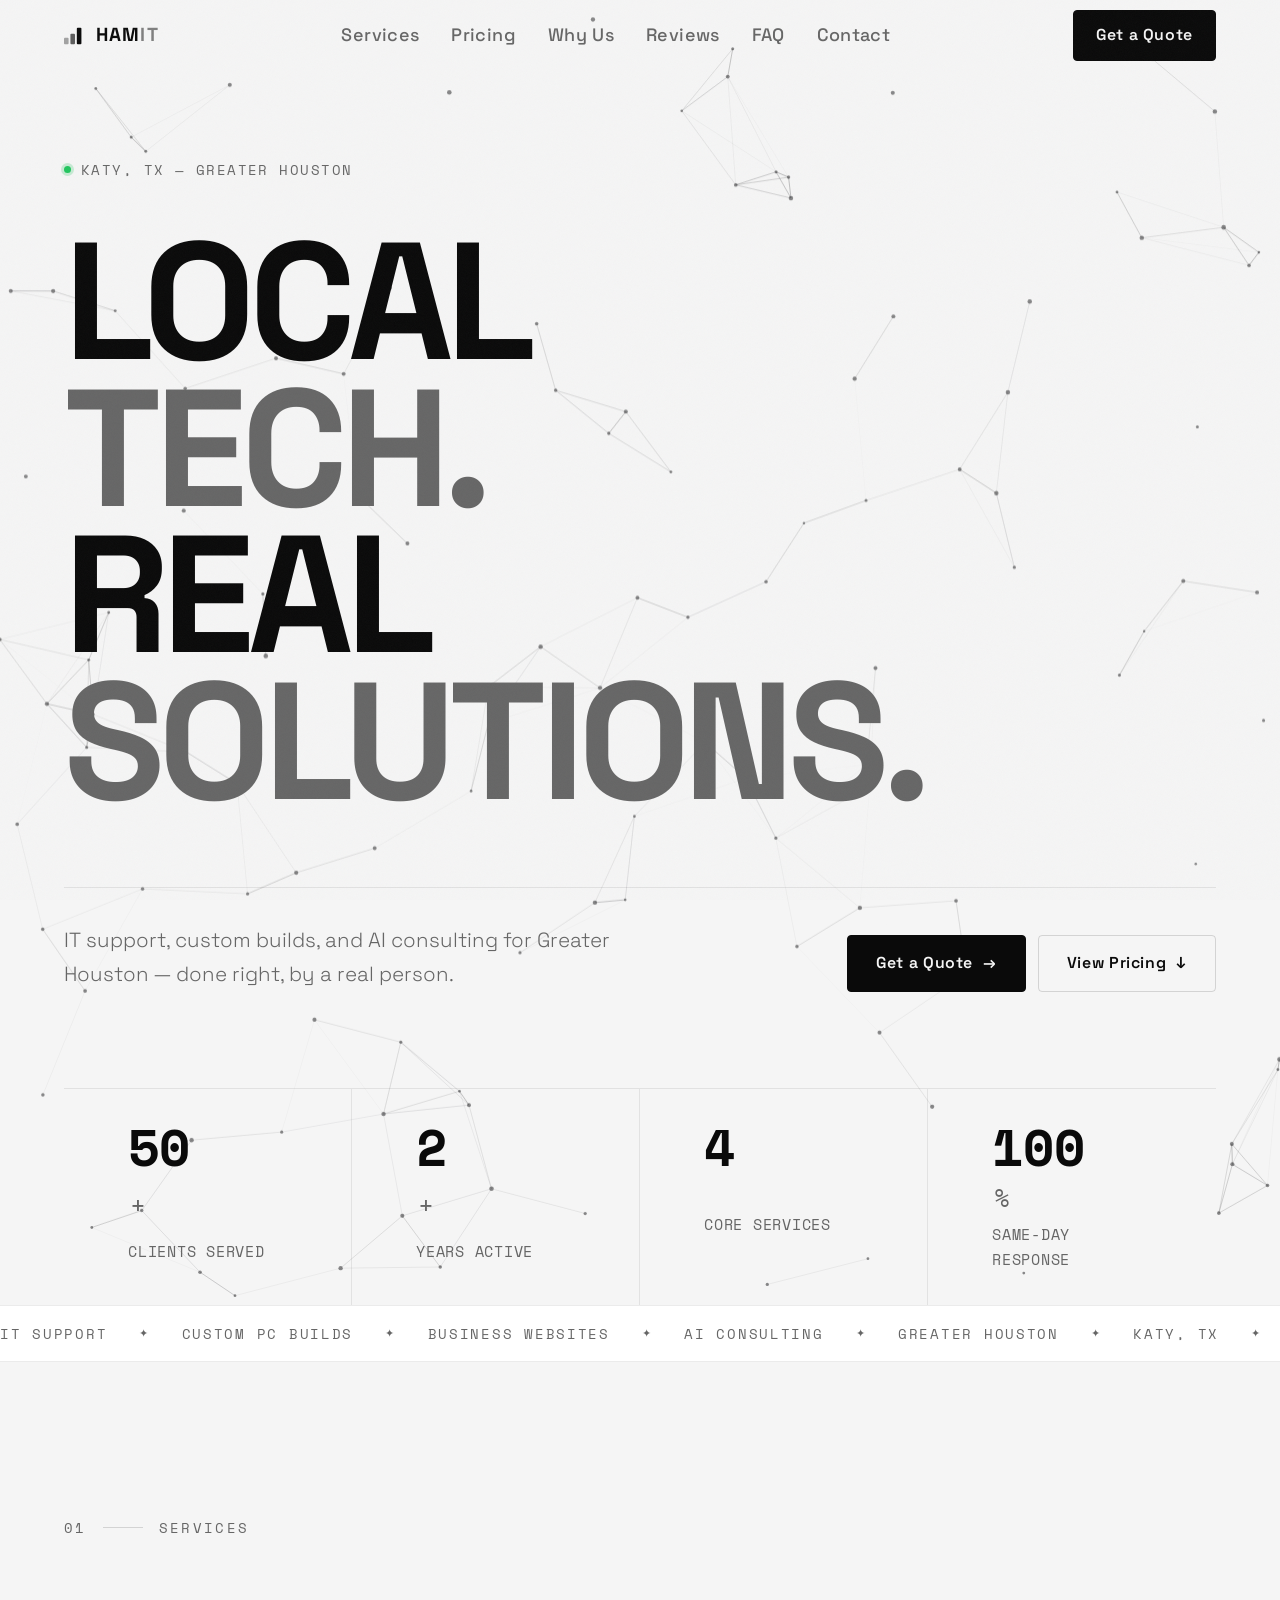
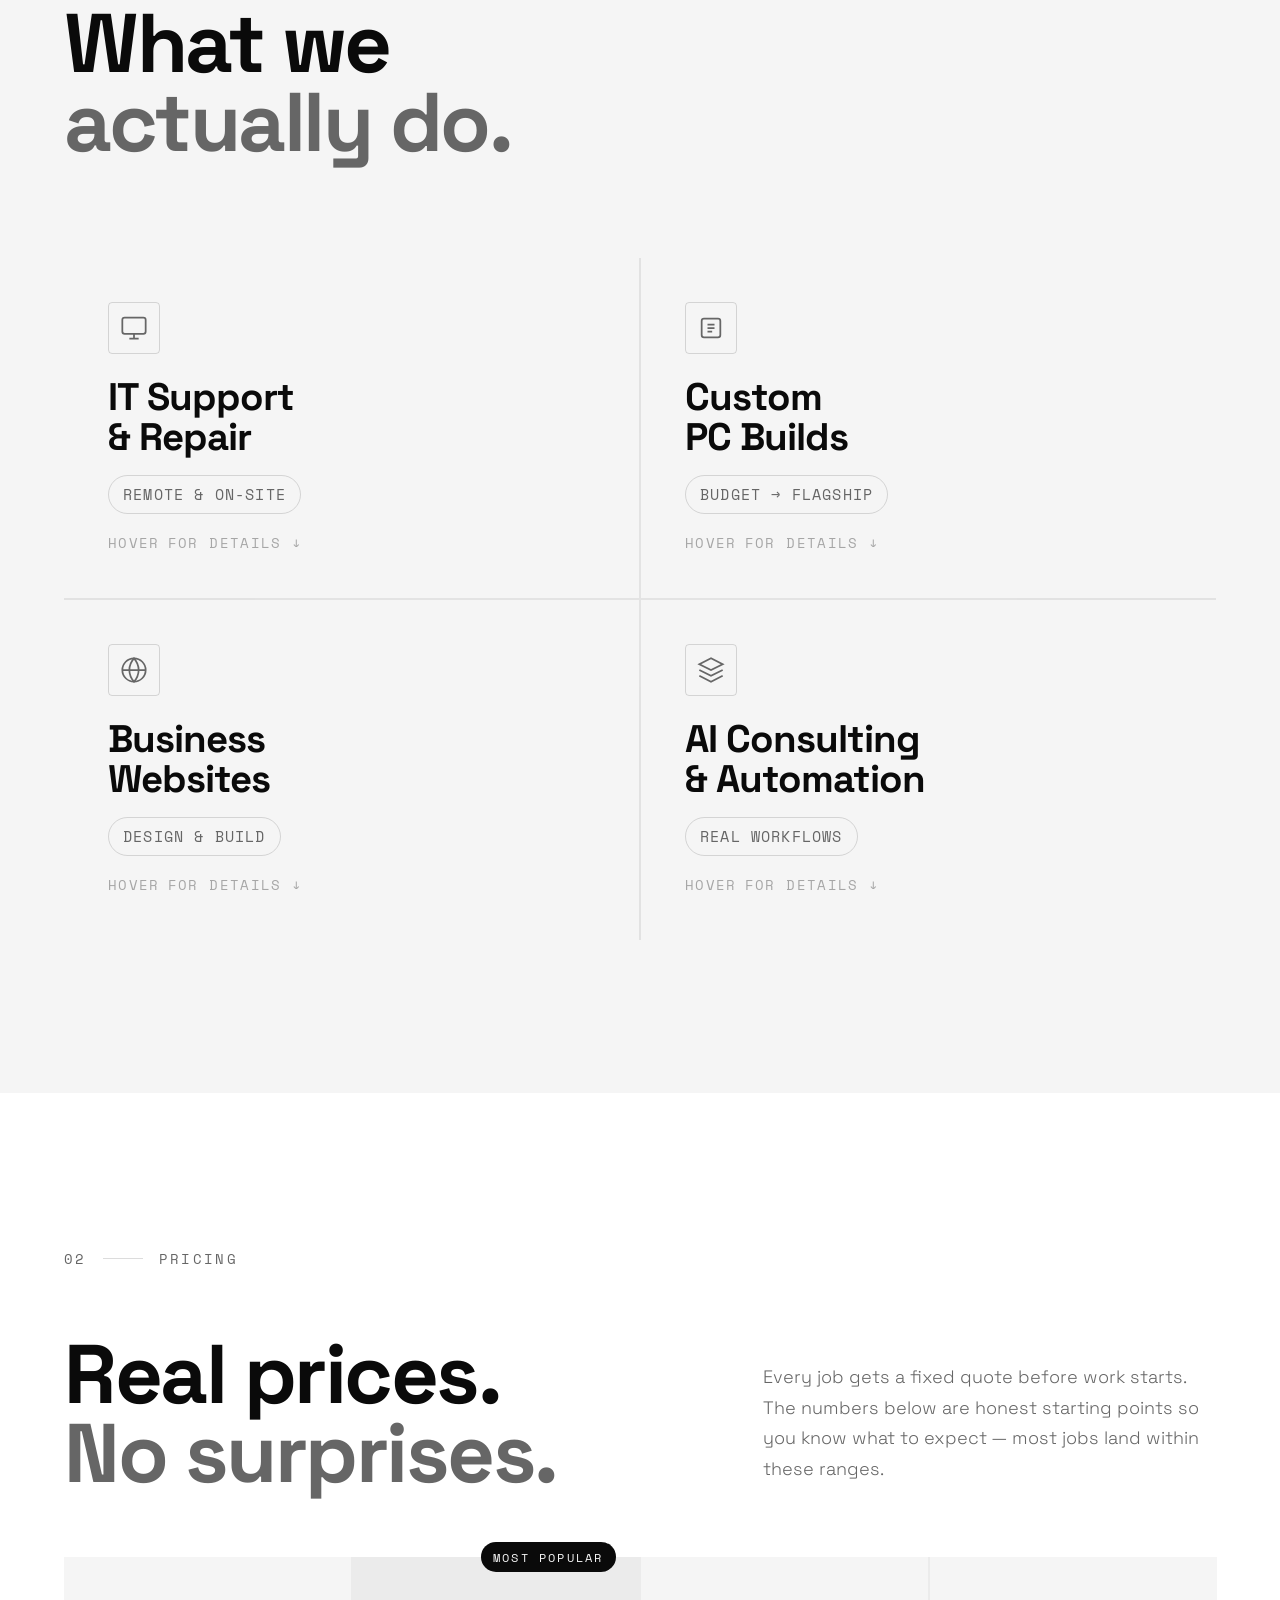
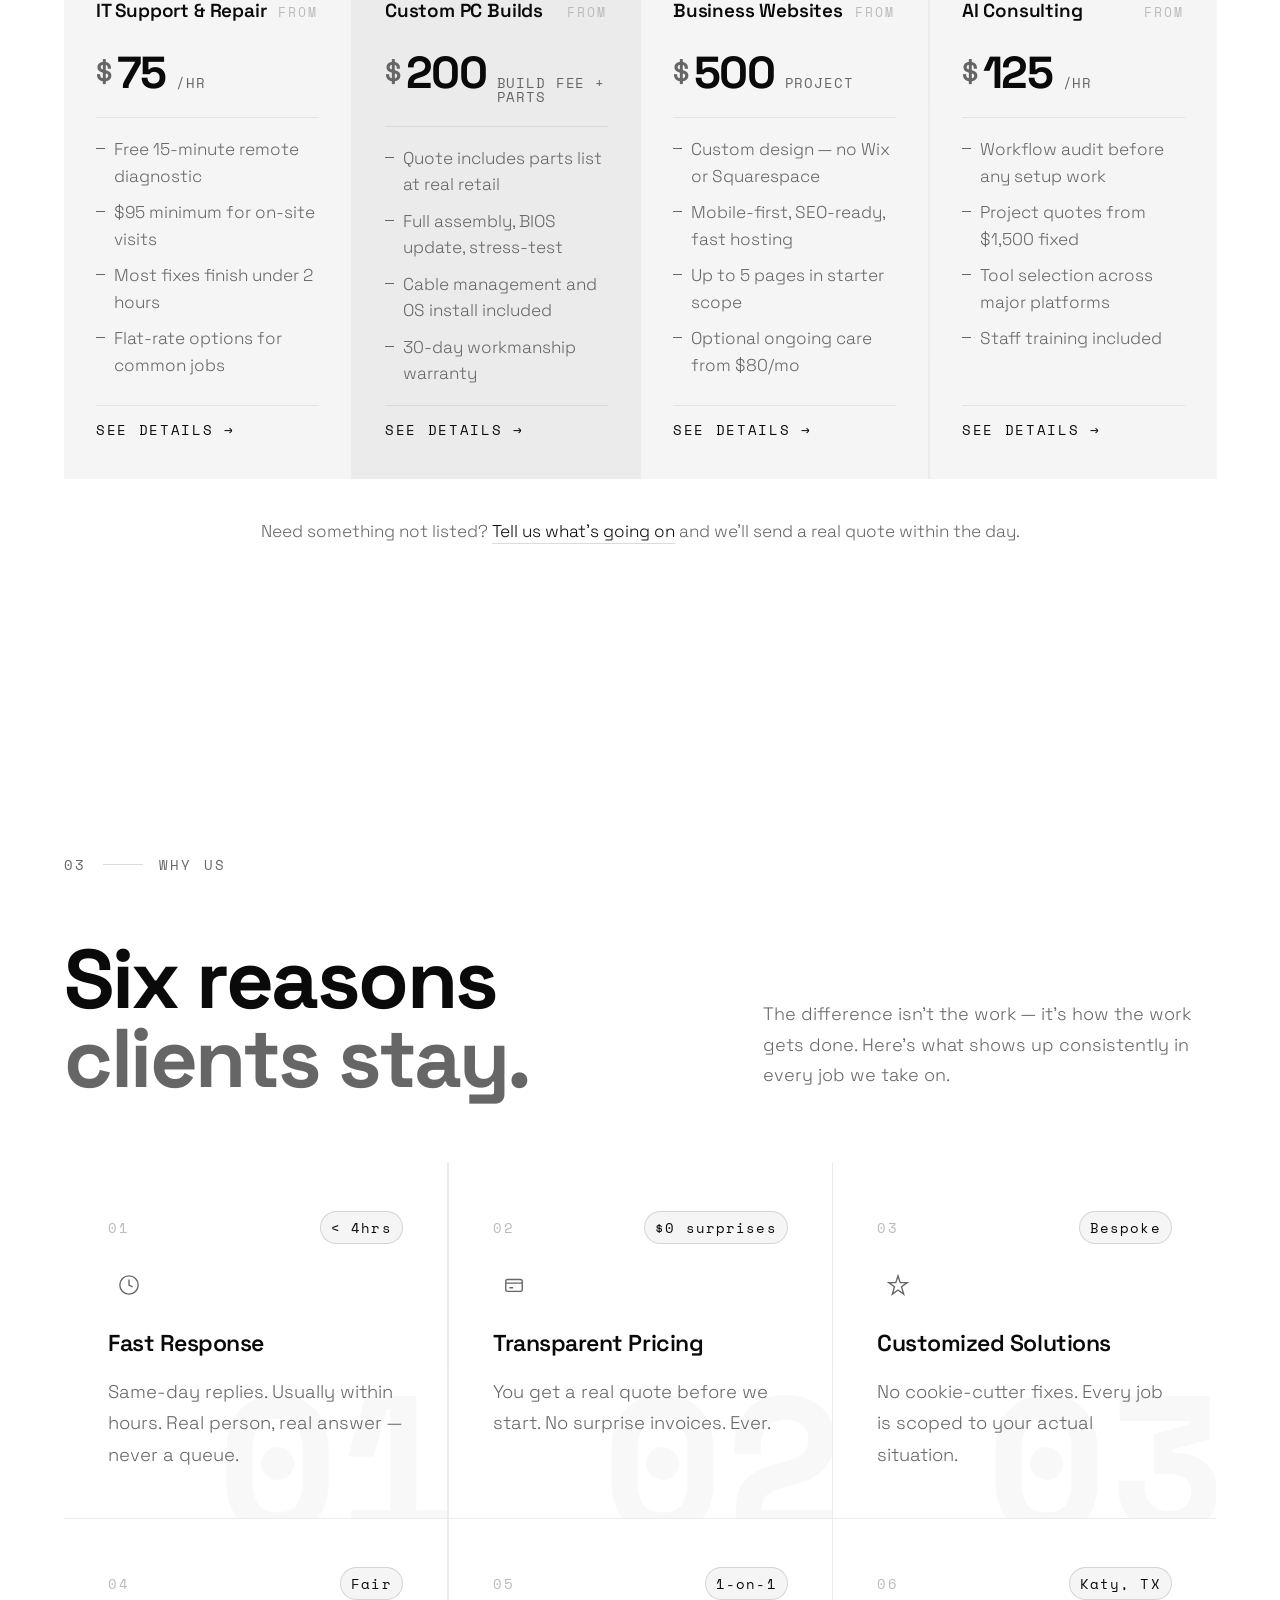
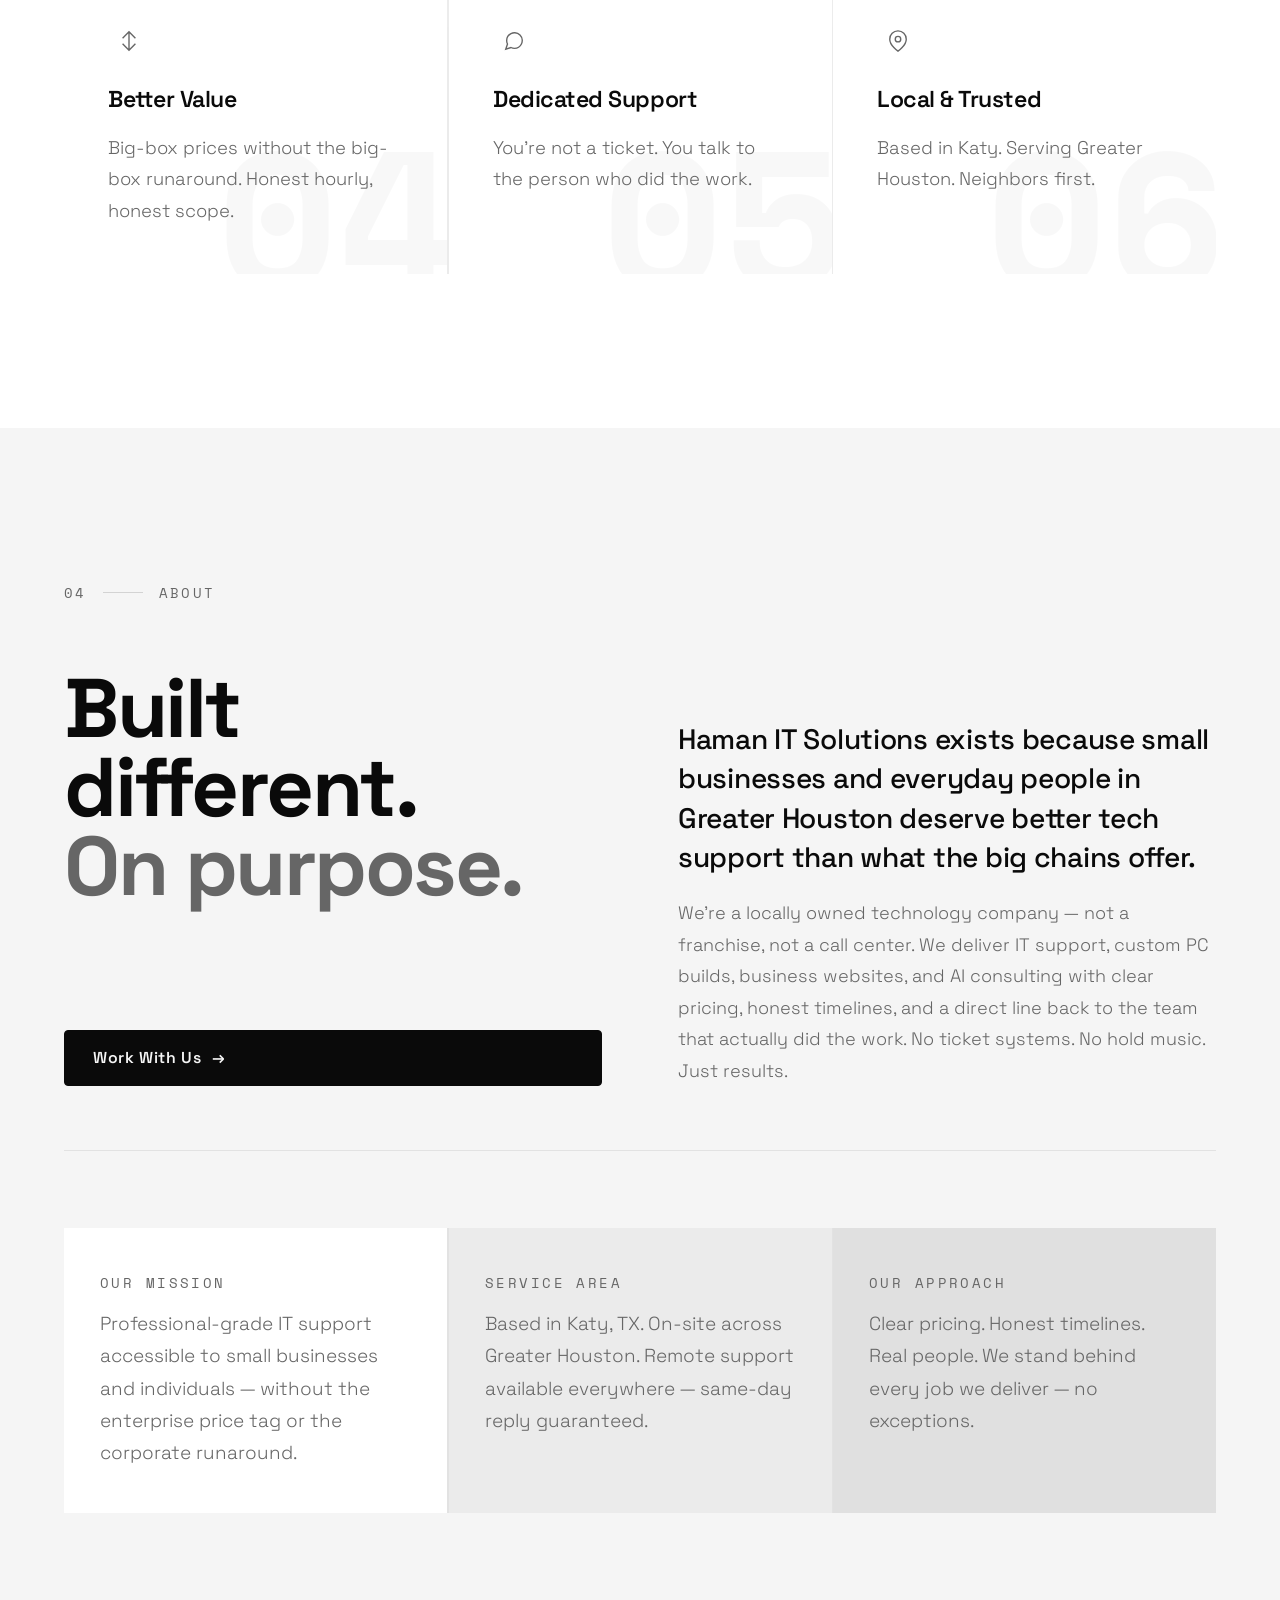
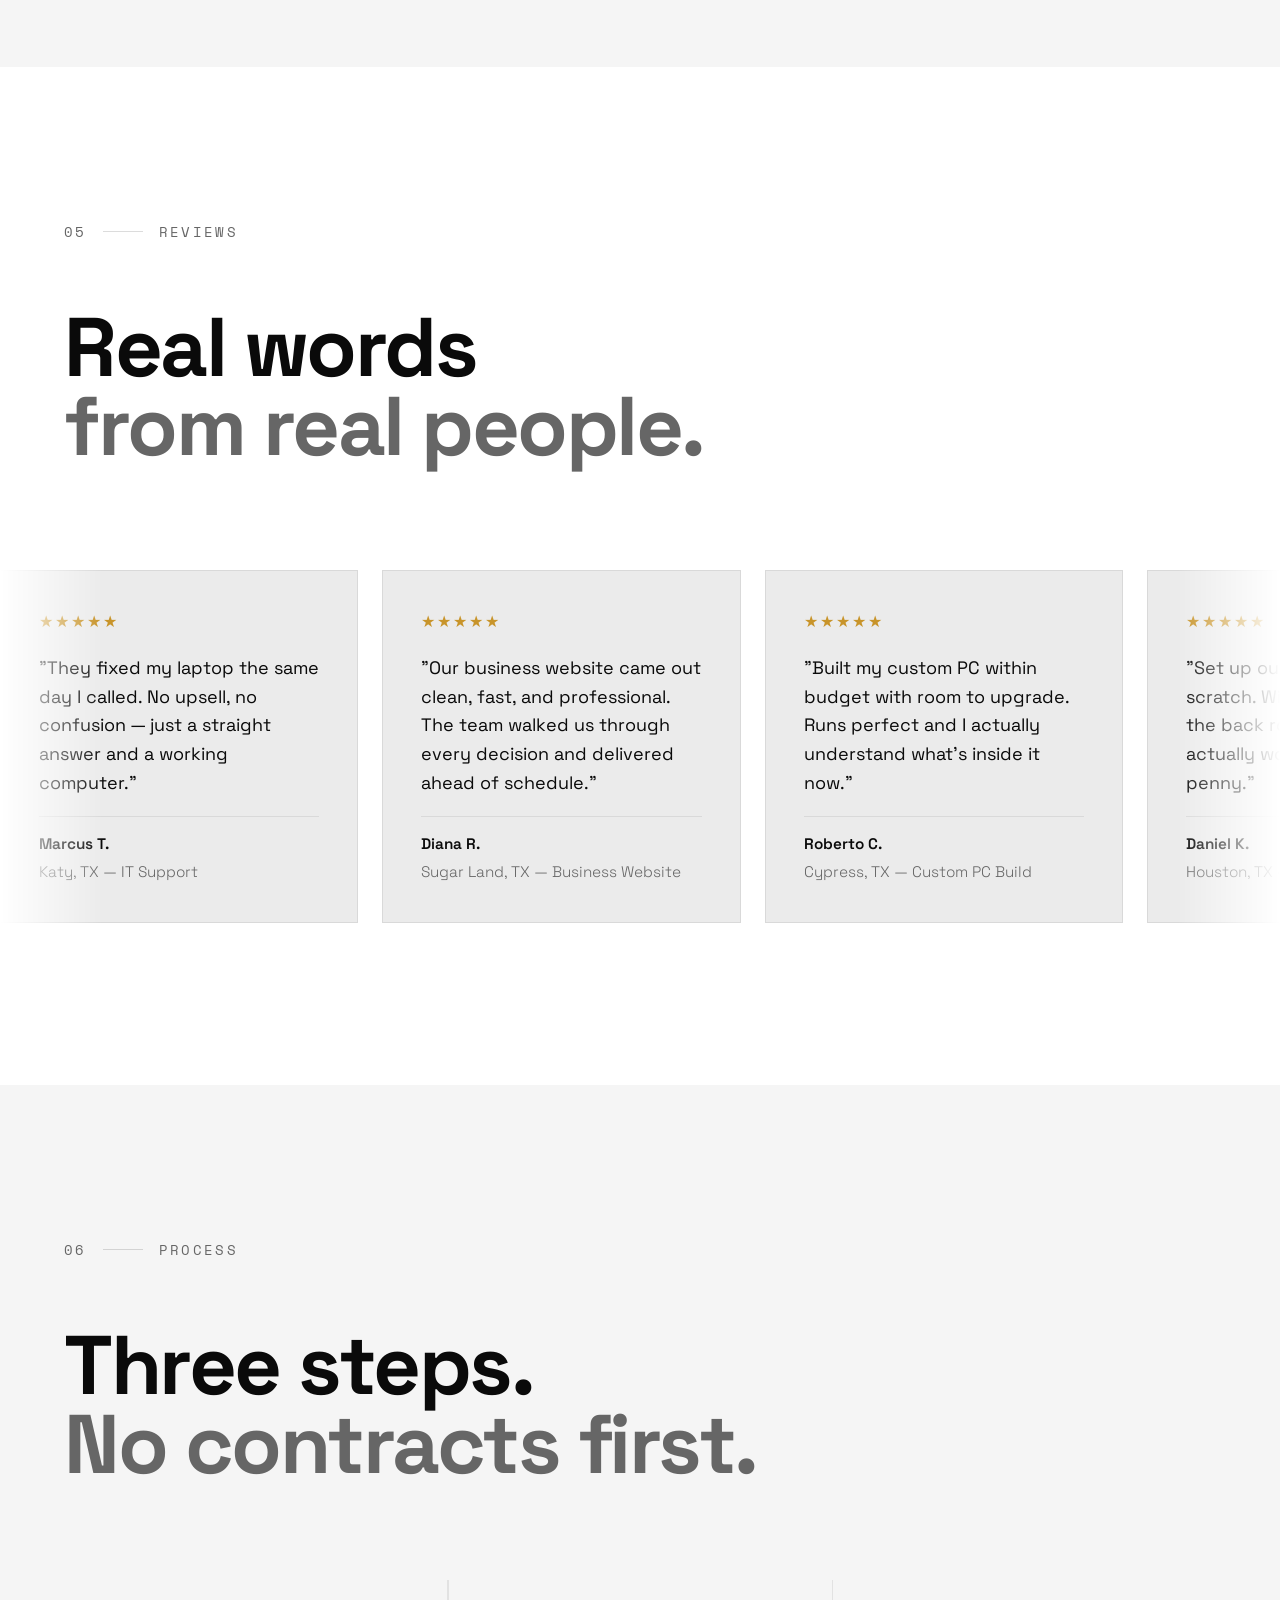
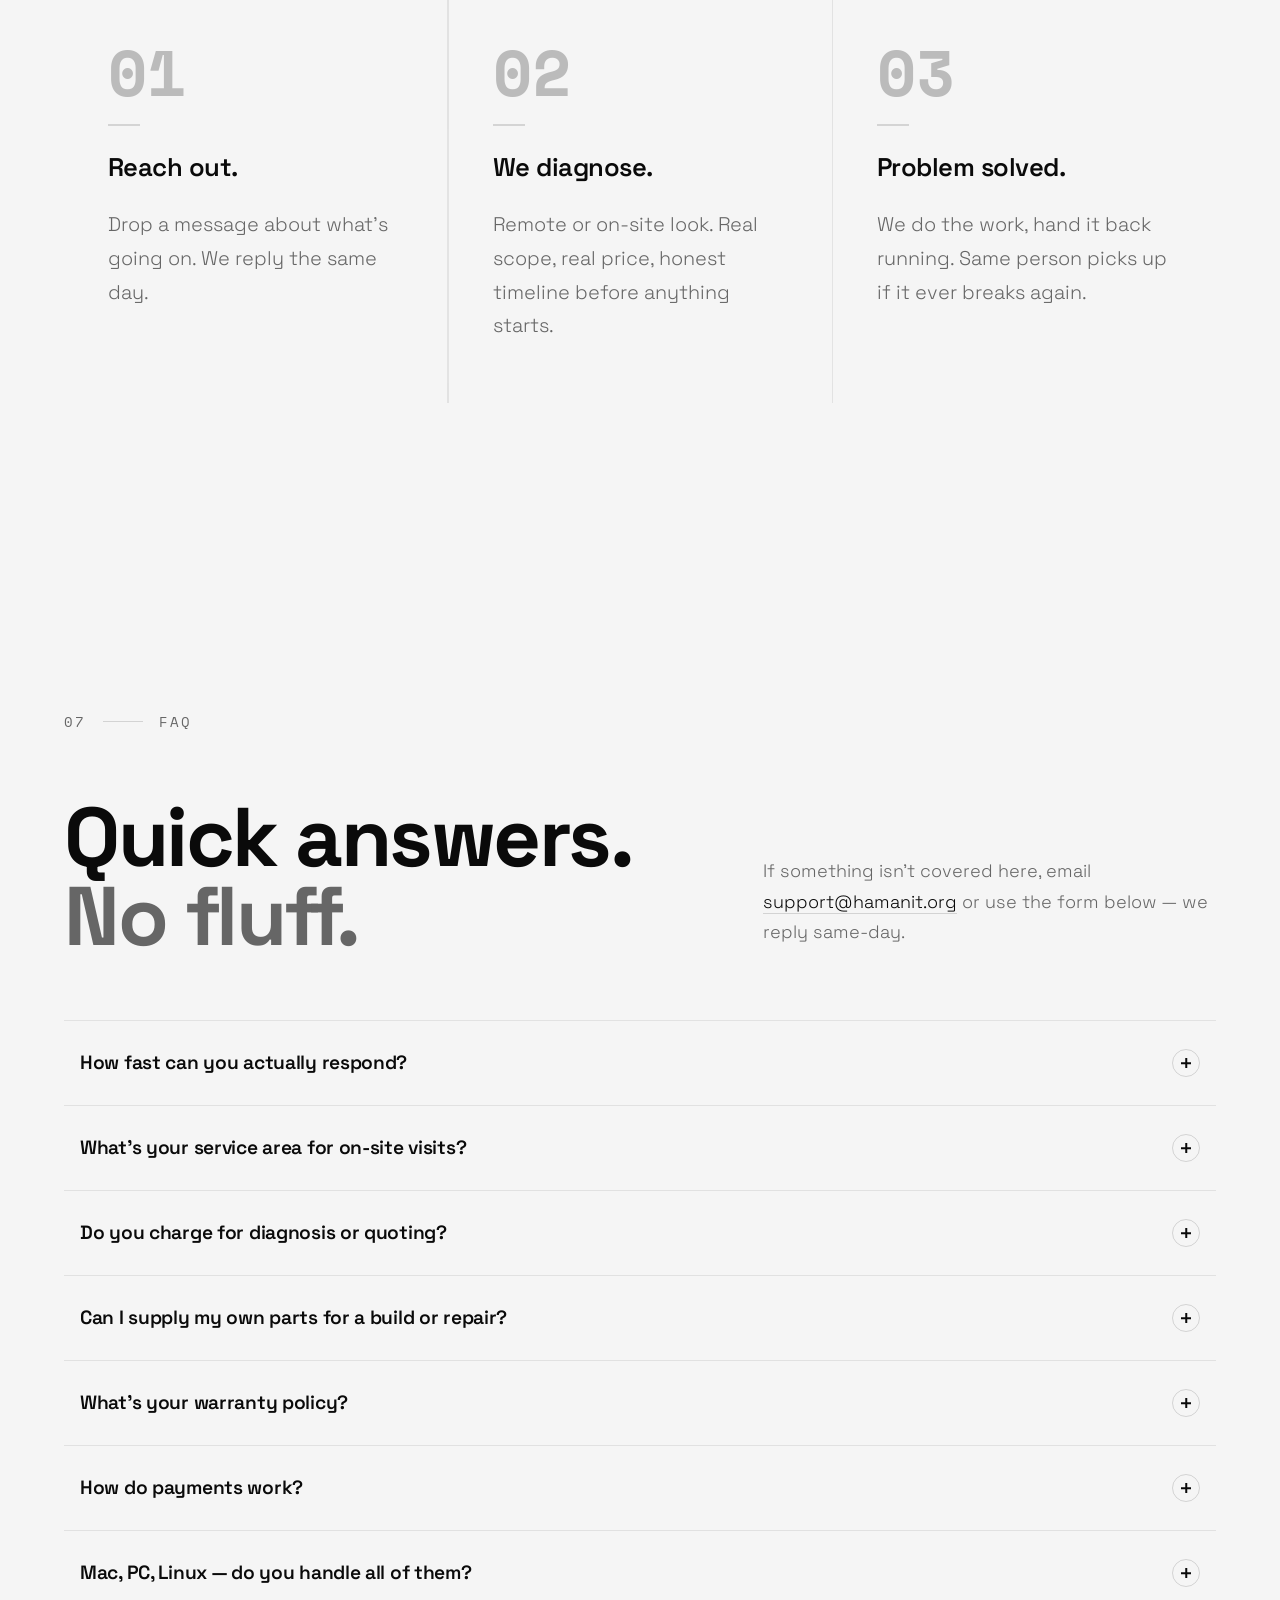
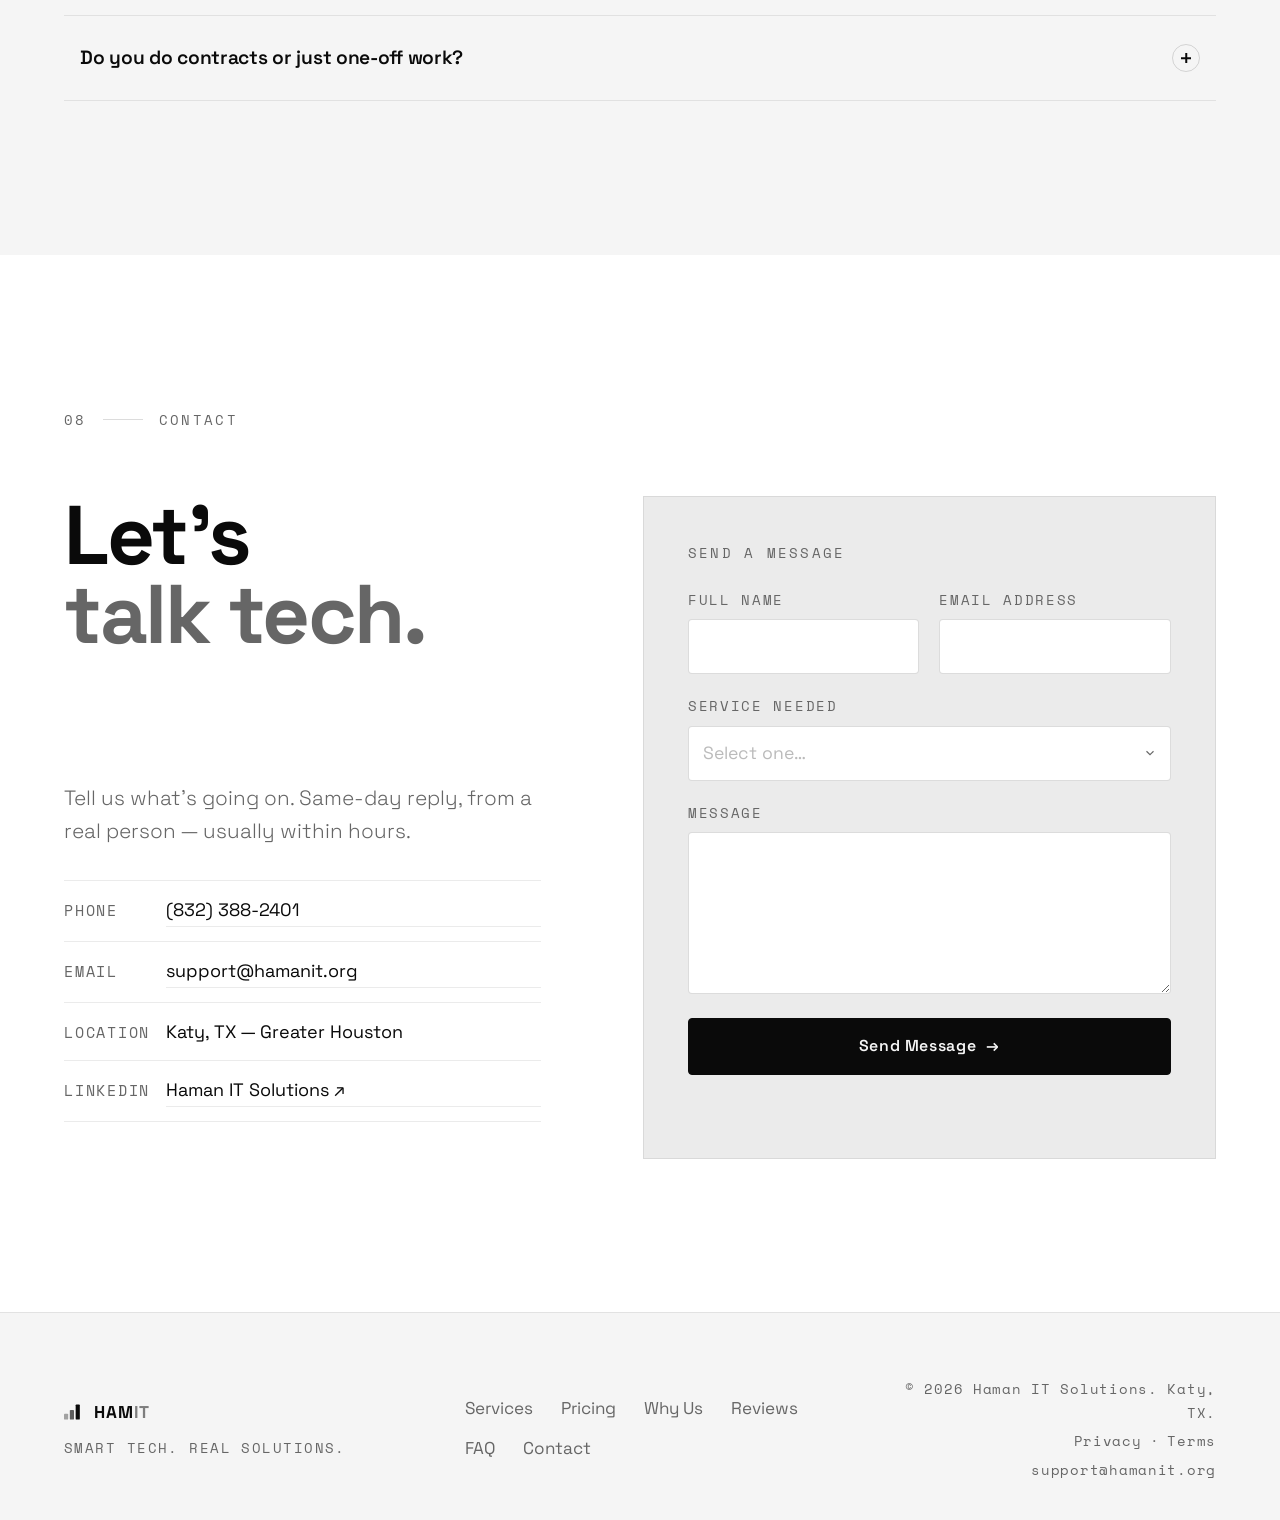
==== commit 23a62bc5: "Remove business hours from site Drop the openingHoursSpecification JSON-LD, the Mon-Fri 10-6 CT cont" ====
--- a/index.html
+++ b/index.html
@@ -50,9 +50,6 @@
       {"@type": "City", "name": "Spring"},
       {"@type": "AdministrativeArea", "name": "Greater Houston"}
     ],
-    "openingHoursSpecification": [
-      {"@type": "OpeningHoursSpecification","dayOfWeek": ["Monday","Tuesday","Wednesday","Thursday","Friday"],"opens": "10:00","closes": "18:00"}
-    ],
     "sameAs": ["https://www.linkedin.com/company/hamanit"],
     "hasOfferCatalog": {
       "@type": "OfferCatalog",
@@ -611,7 +608,7 @@
           <span class="faq-icon" aria-hidden="true"></span>
         </summary>
         <div class="faq-a">
-          <p>Same-day reply during business hours (Mon-Fri 10-6 Central). Most messages get a real human answer within 2-4 hours. Urgent issues — laptop won't boot, malware lockout, deadline-blocking website bug — get prioritized and we'll usually have a remote session scheduled the same day. Messages sent over the weekend get answered first thing Monday.</p>
+          <p>Same-day reply most of the time. Most messages get a real human answer within 2-4 hours. Urgent issues — laptop won't boot, malware lockout, deadline-blocking website bug — get prioritized and we'll usually have a remote session scheduled the same day.</p>
         </div>
       </details>
       <details class="faq-item reveal-up" data-delay="60">
@@ -696,7 +693,6 @@
         <ul class="contact-info">
           <li><span>PHONE</span><a href="tel:+18323882401">(832) 388-2401</a></li>
           <li><span>EMAIL</span><a href="mailto:support@hamanit.org">support@hamanit.org</a></li>
-          <li><span>HOURS</span><span>Mon-Fri 10-6 CT · Closed weekends</span></li>
           <li><span>LOCATION</span><span>Katy, TX — Greater Houston</span></li>
           <li><span>LINKEDIN</span><a href="https://www.linkedin.com/company/hamanit" target="_blank" rel="noopener">Haman IT Solutions ↗</a></li>
         </ul>
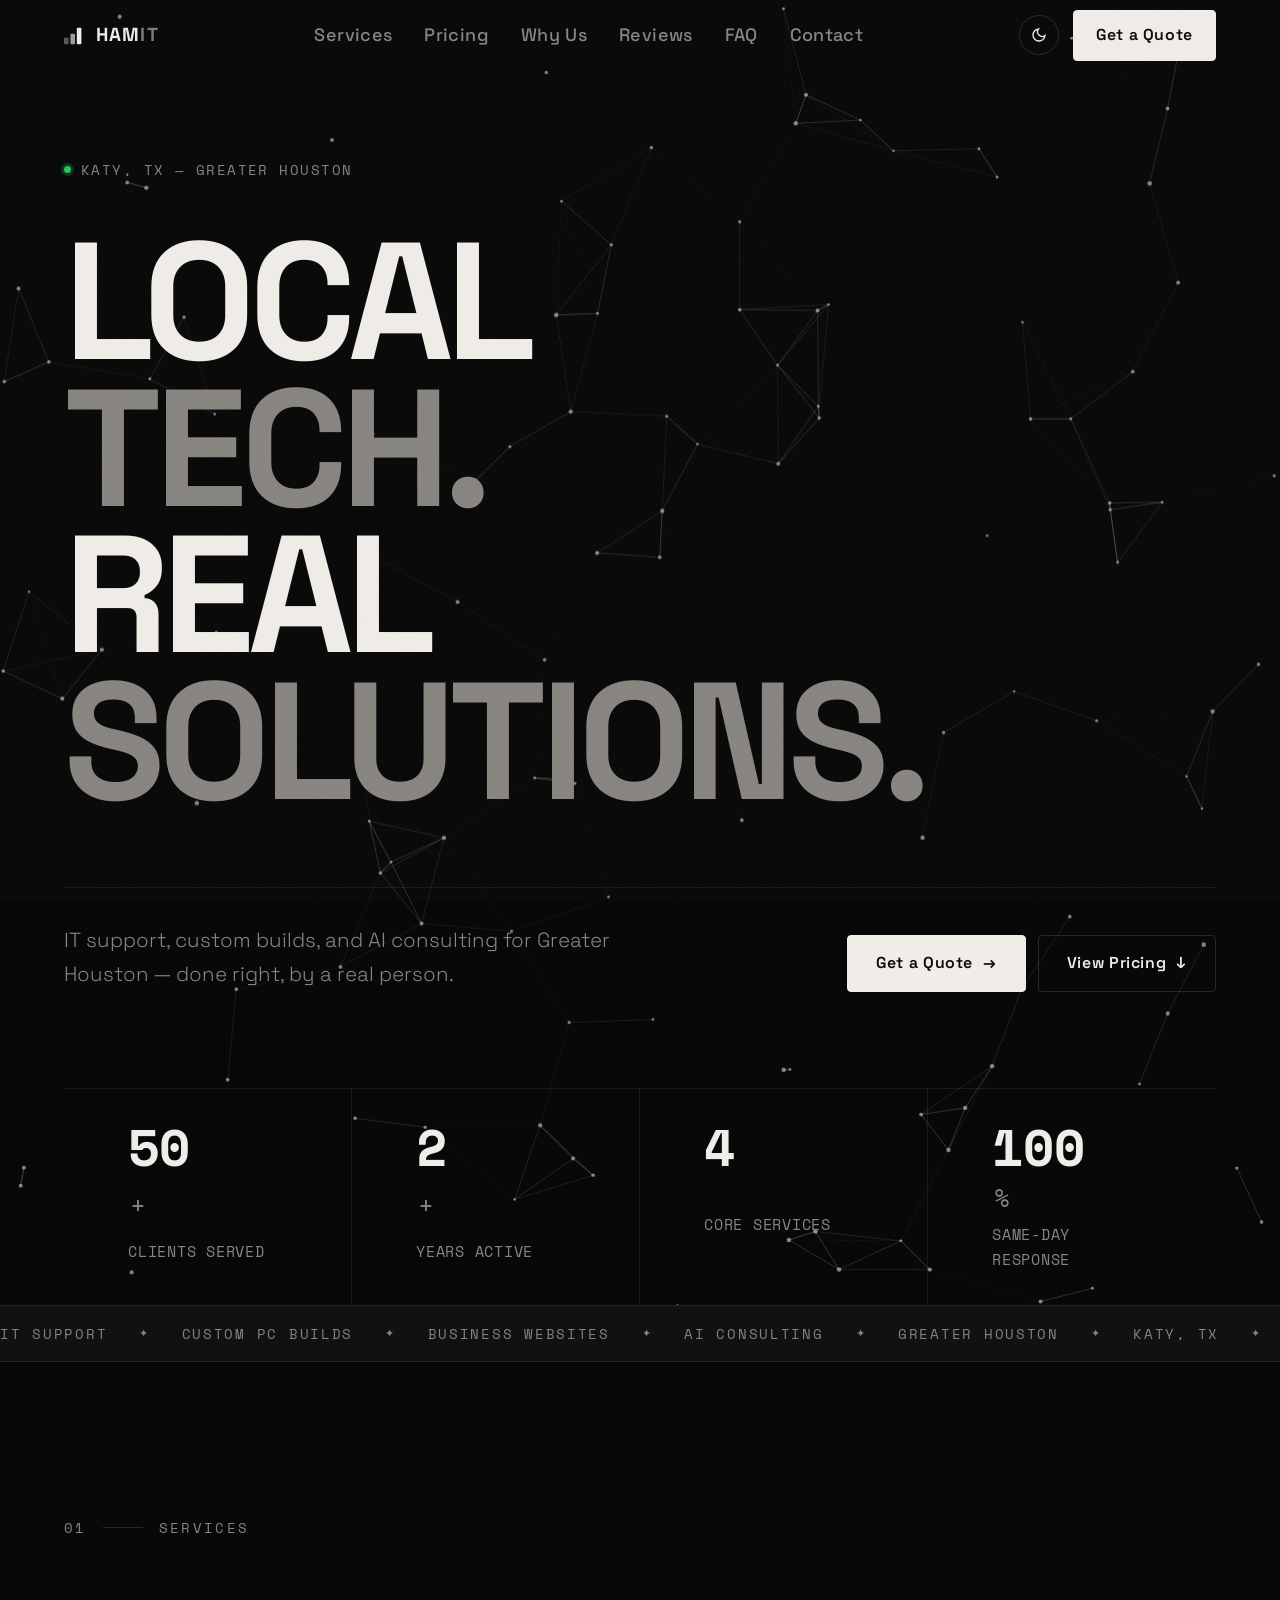
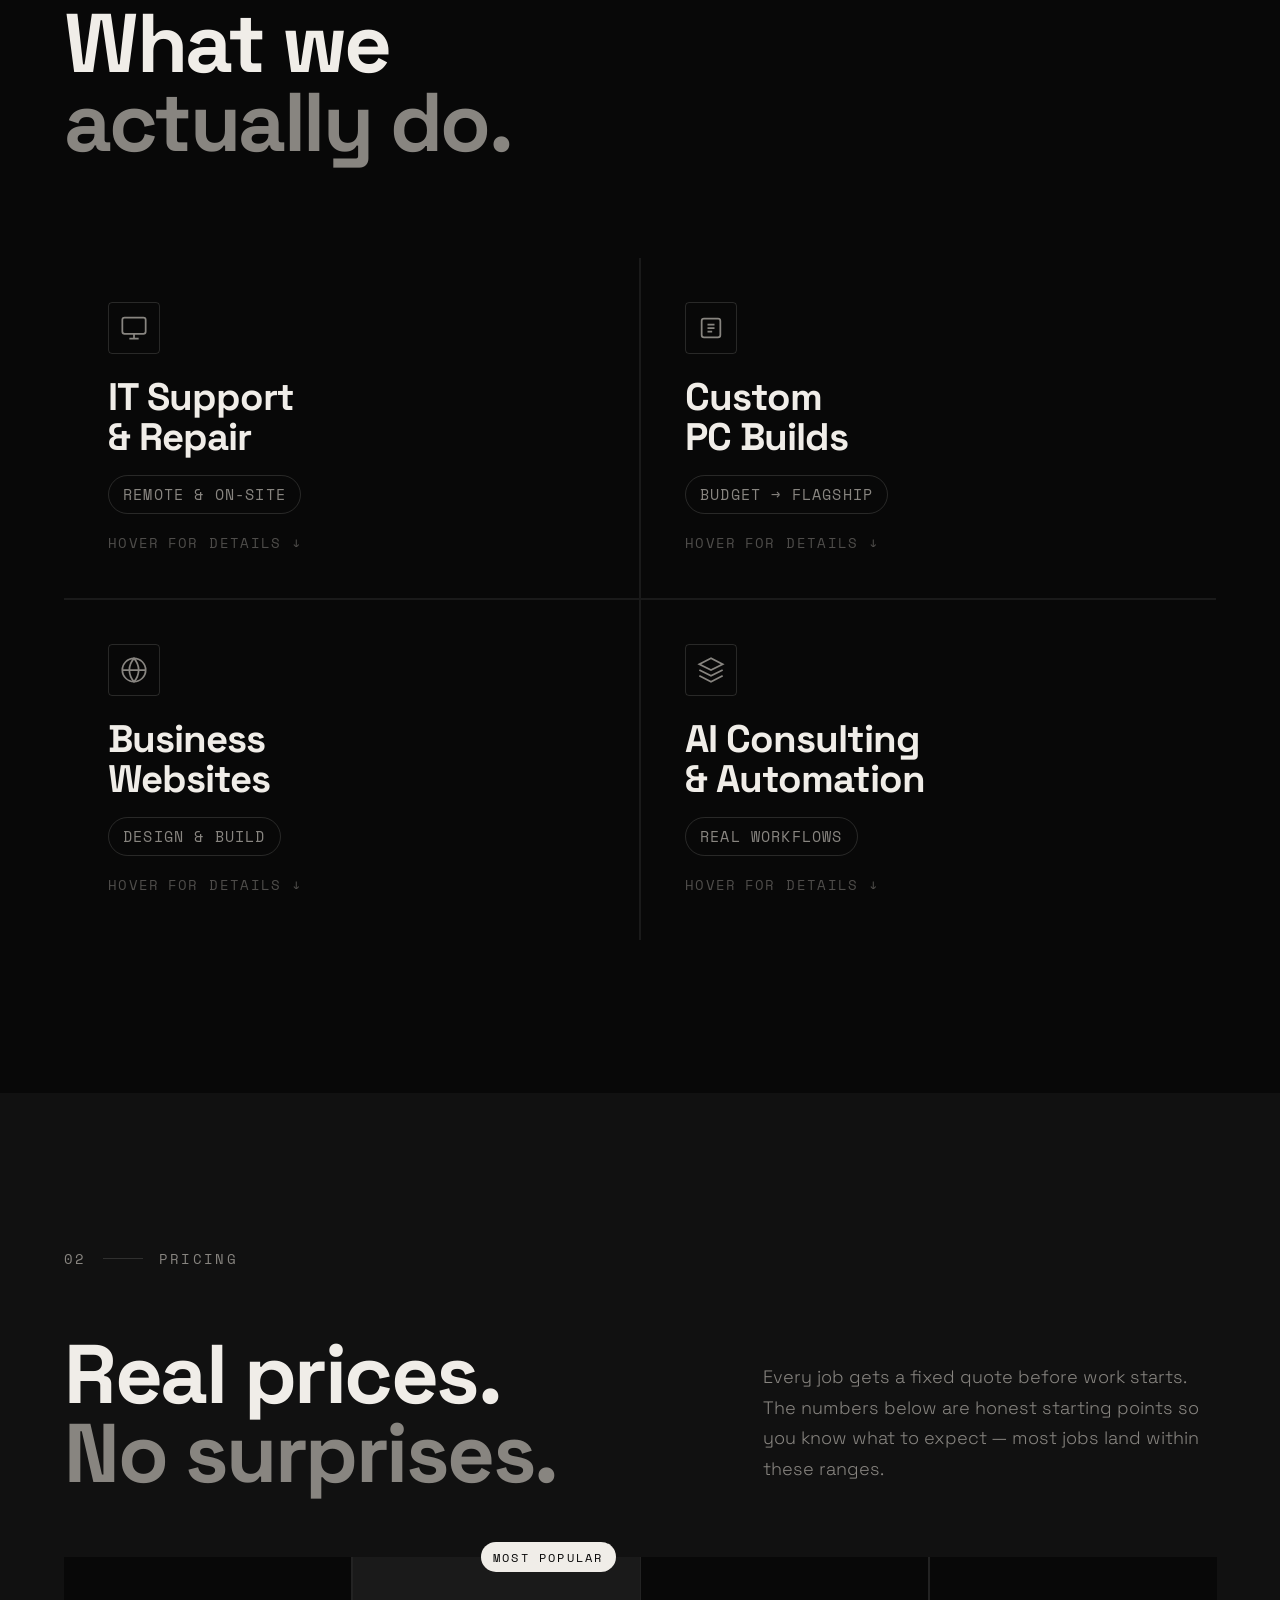
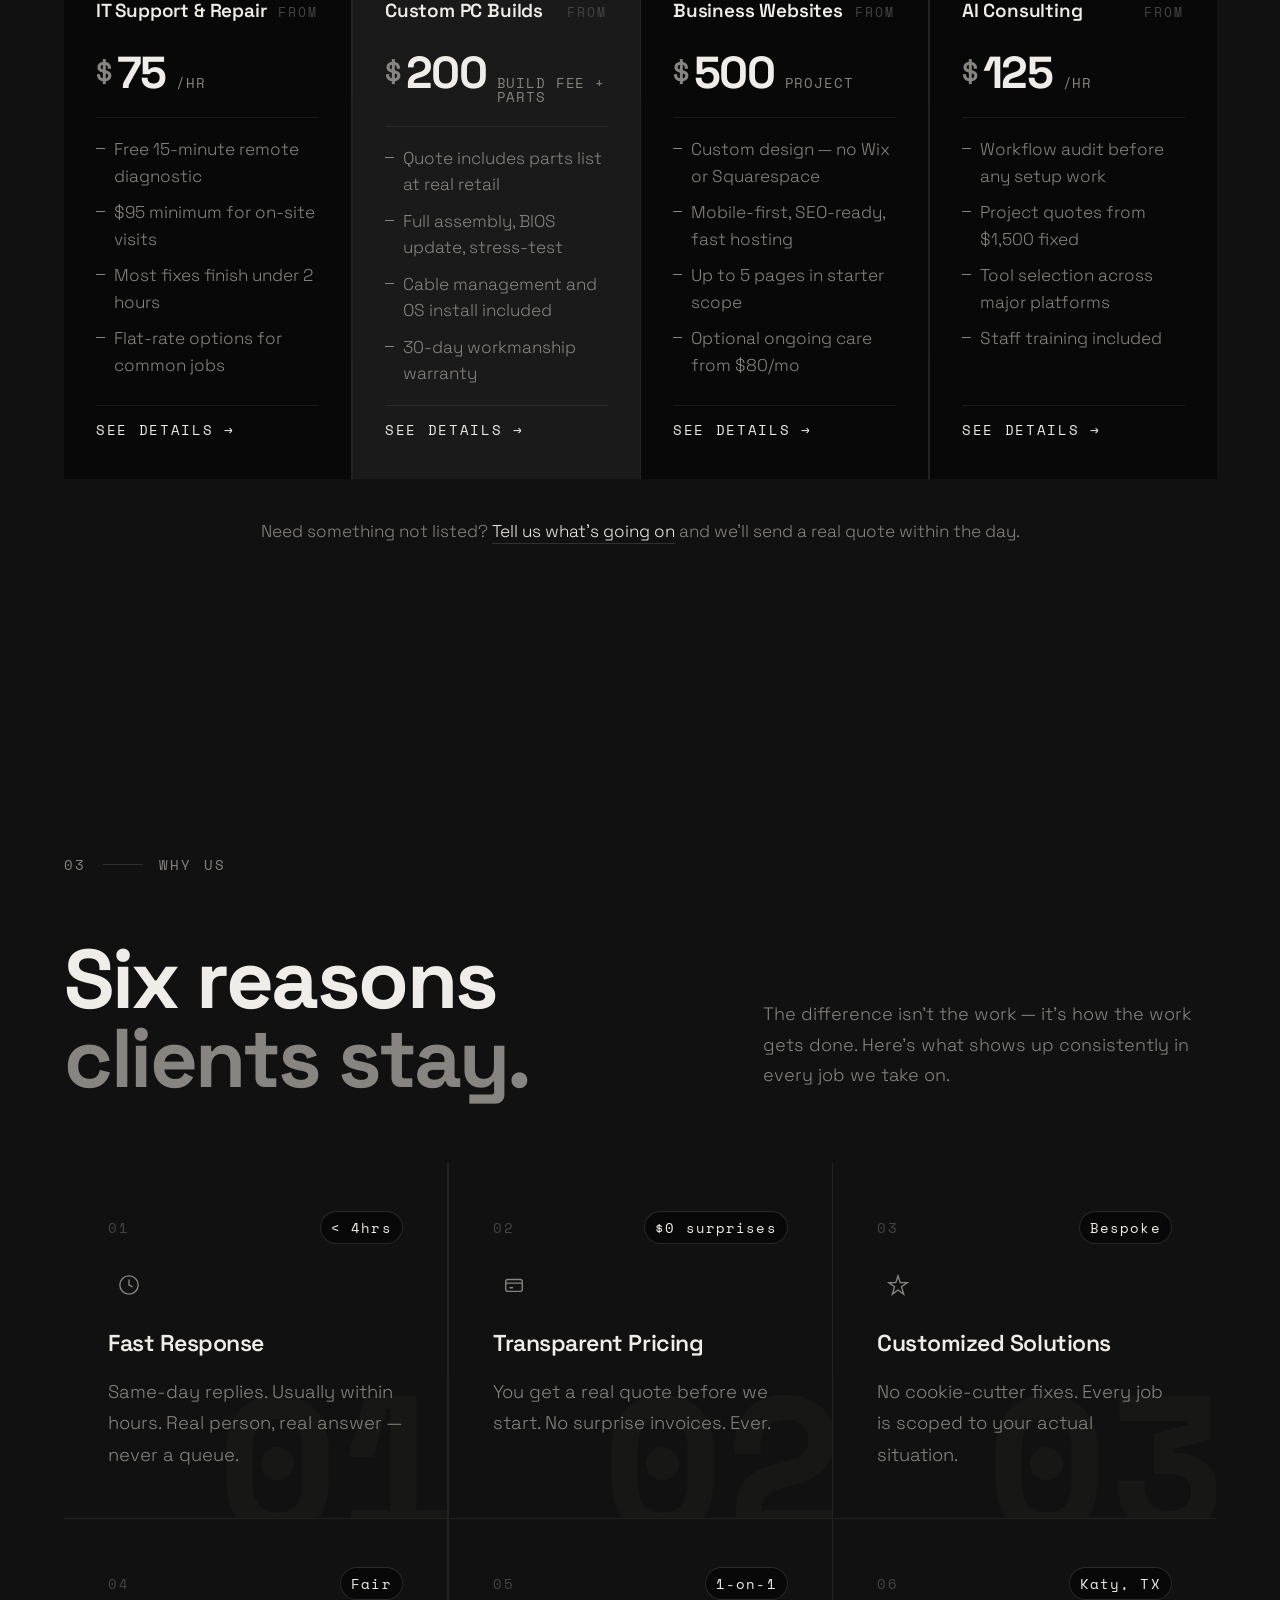
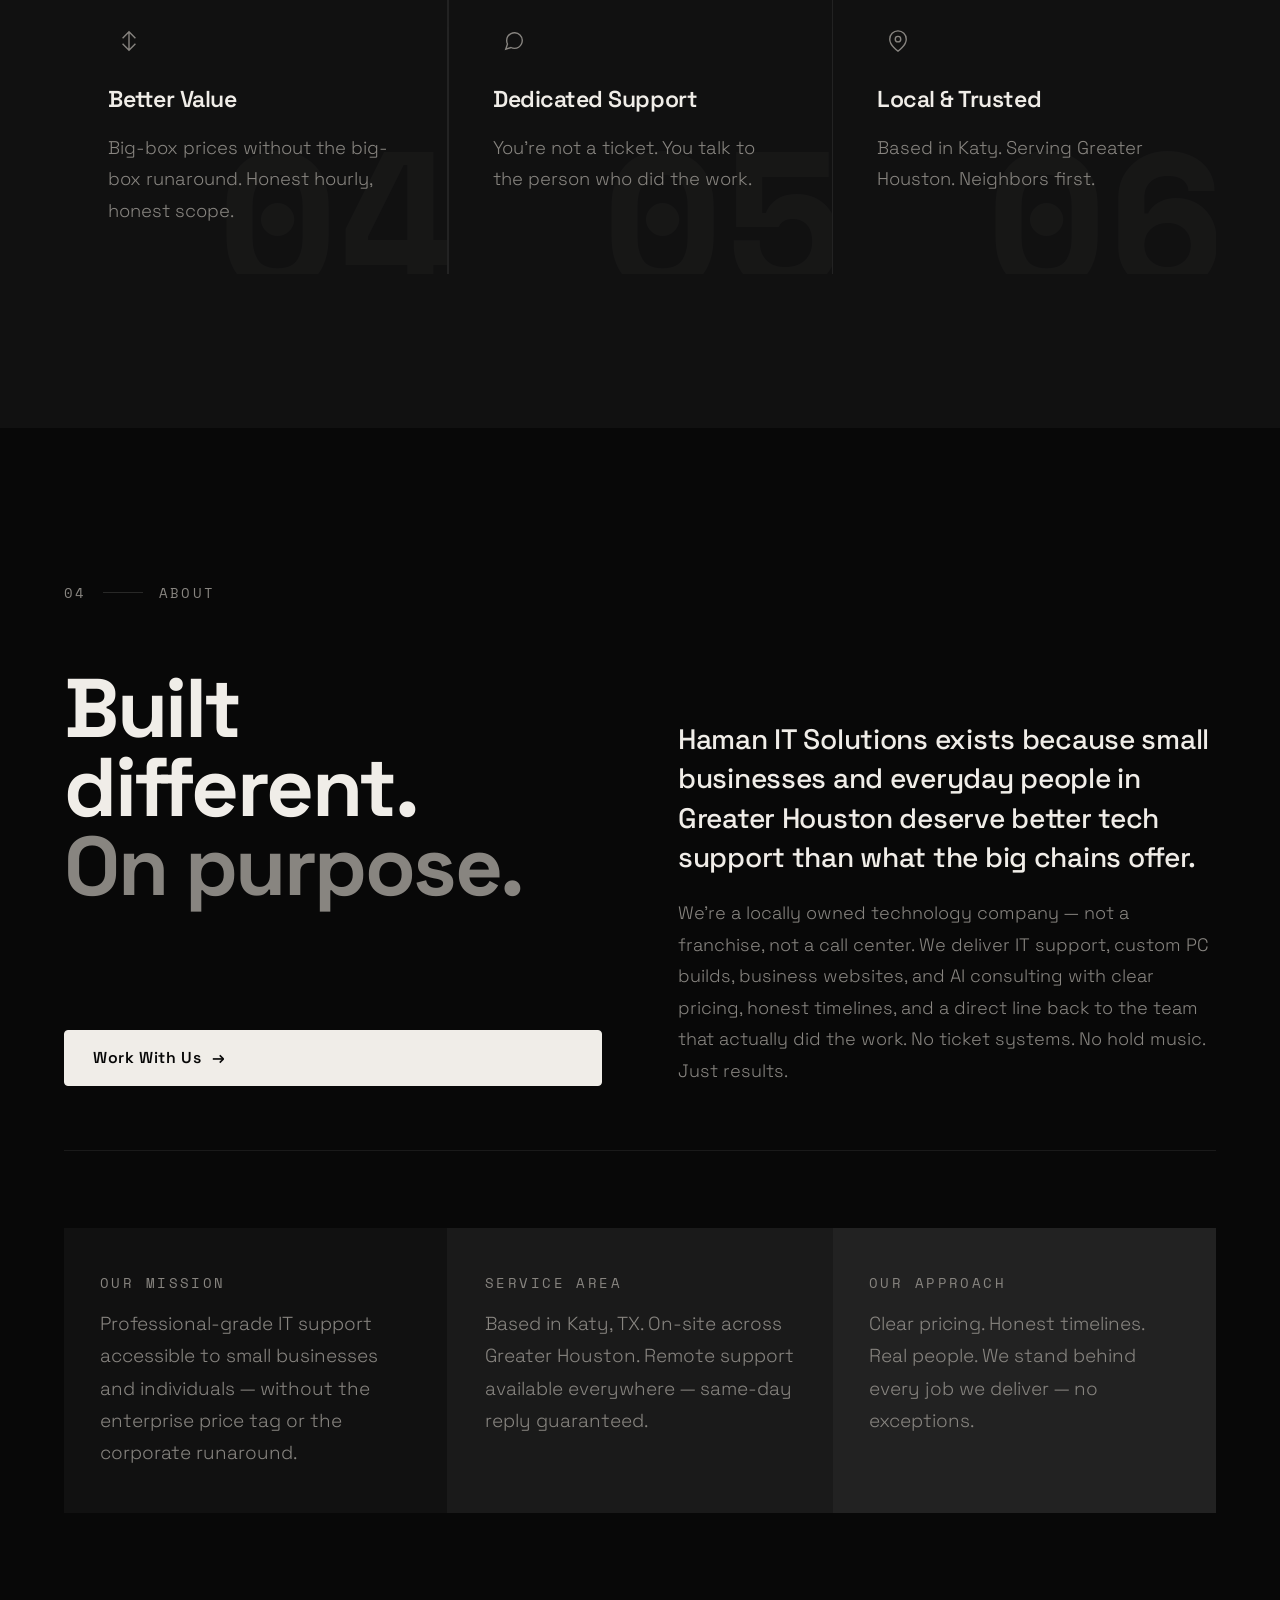
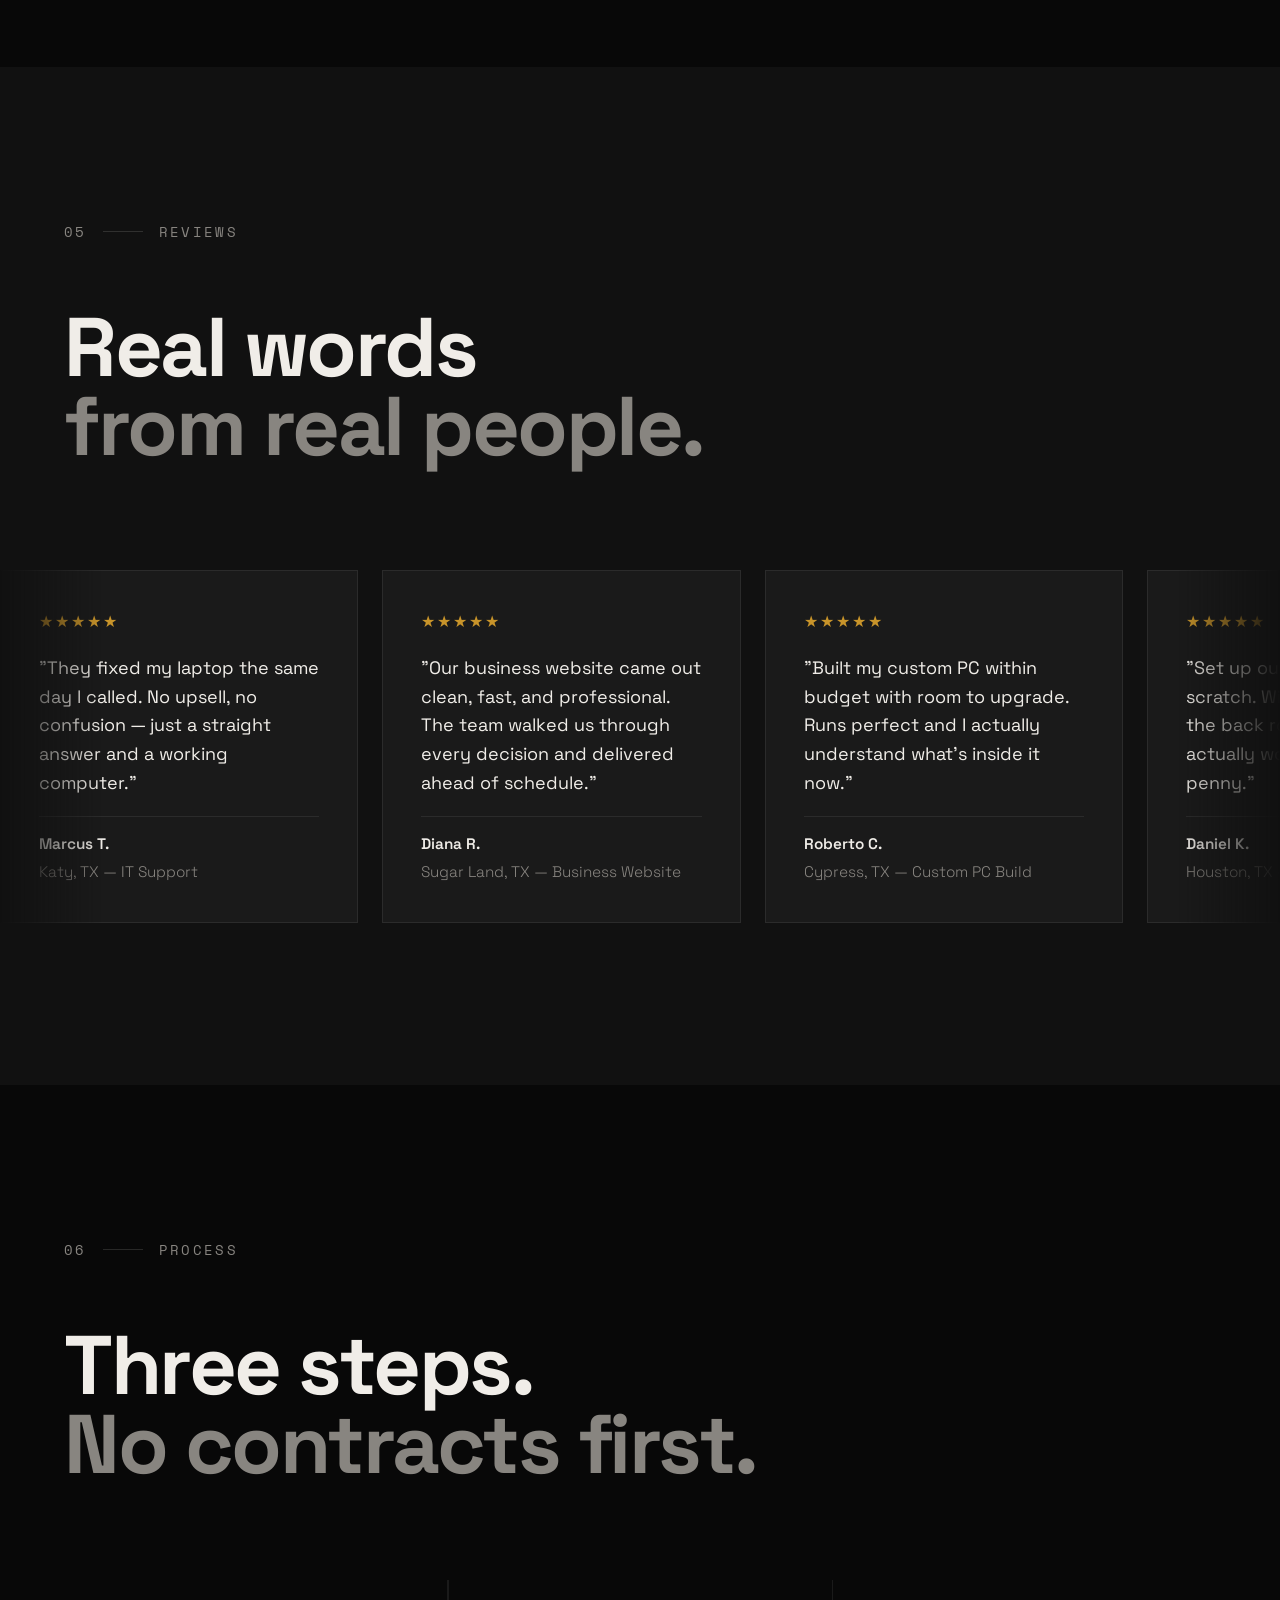
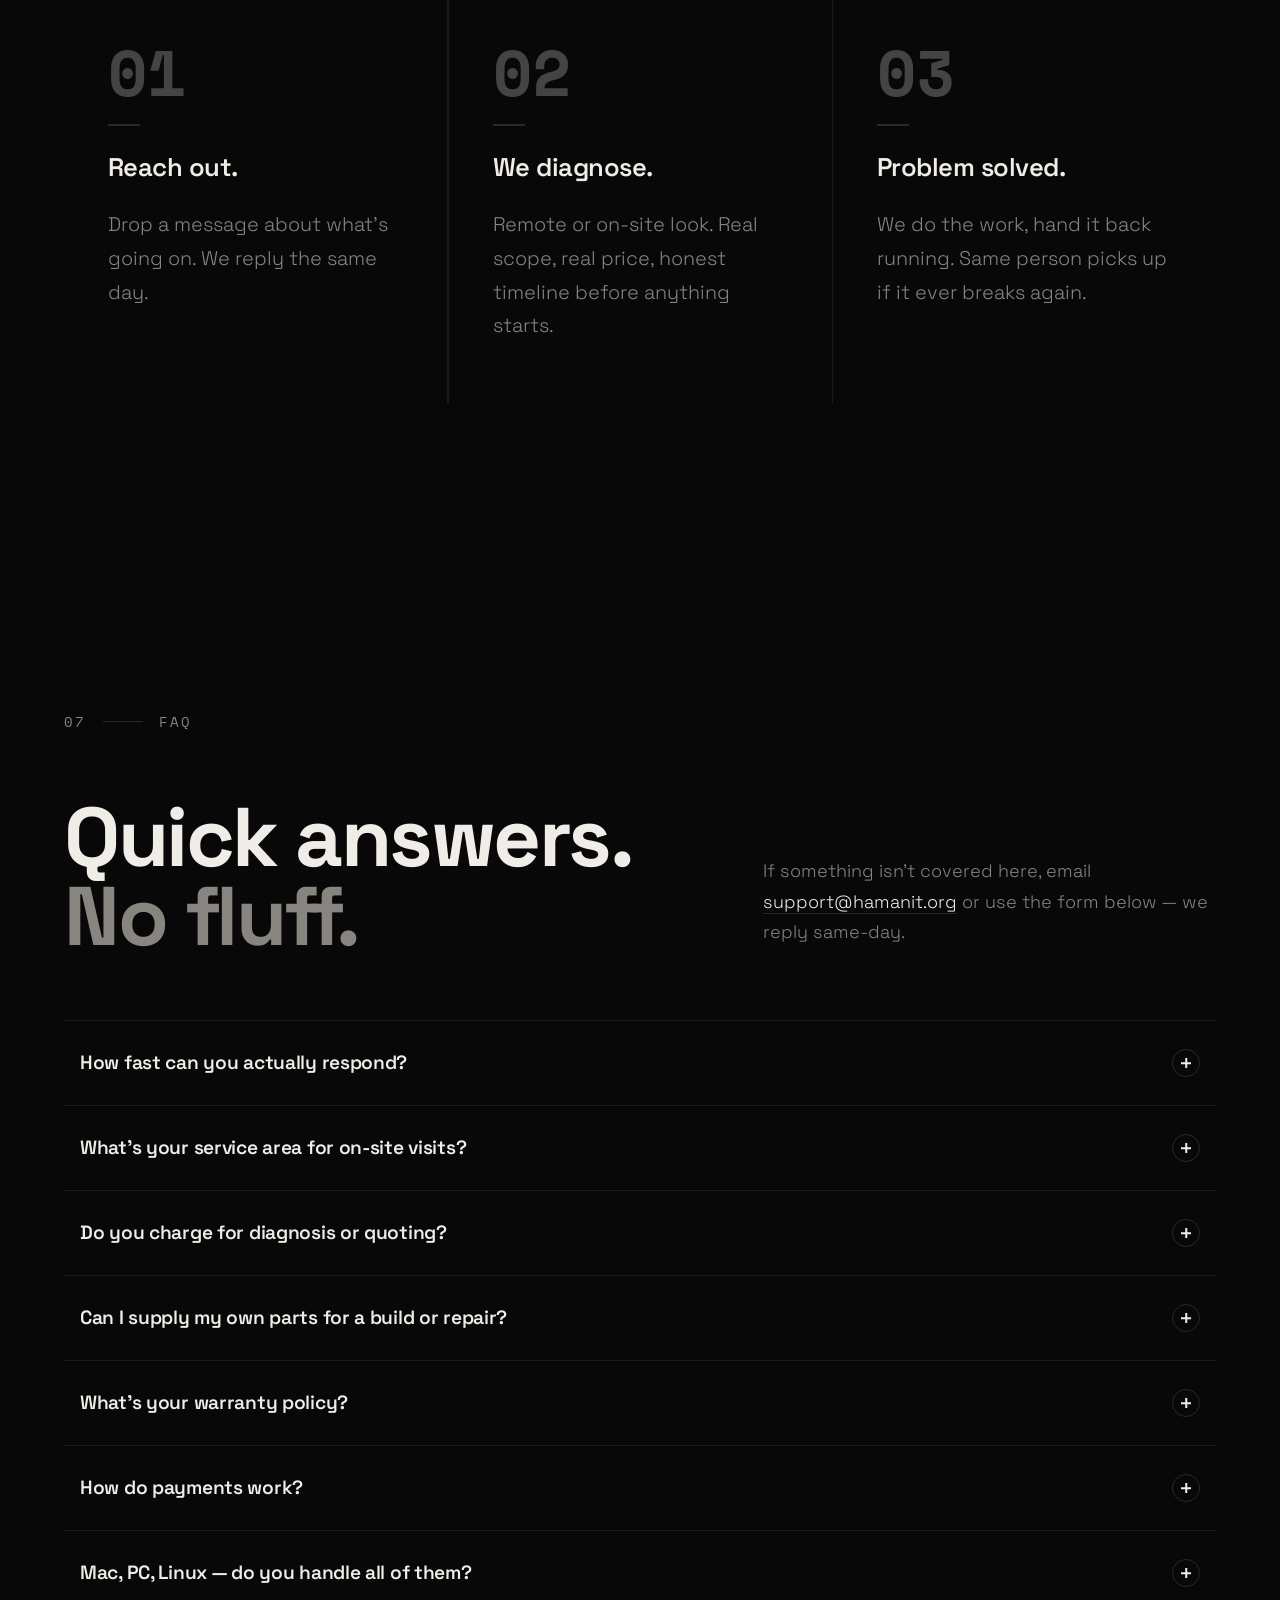
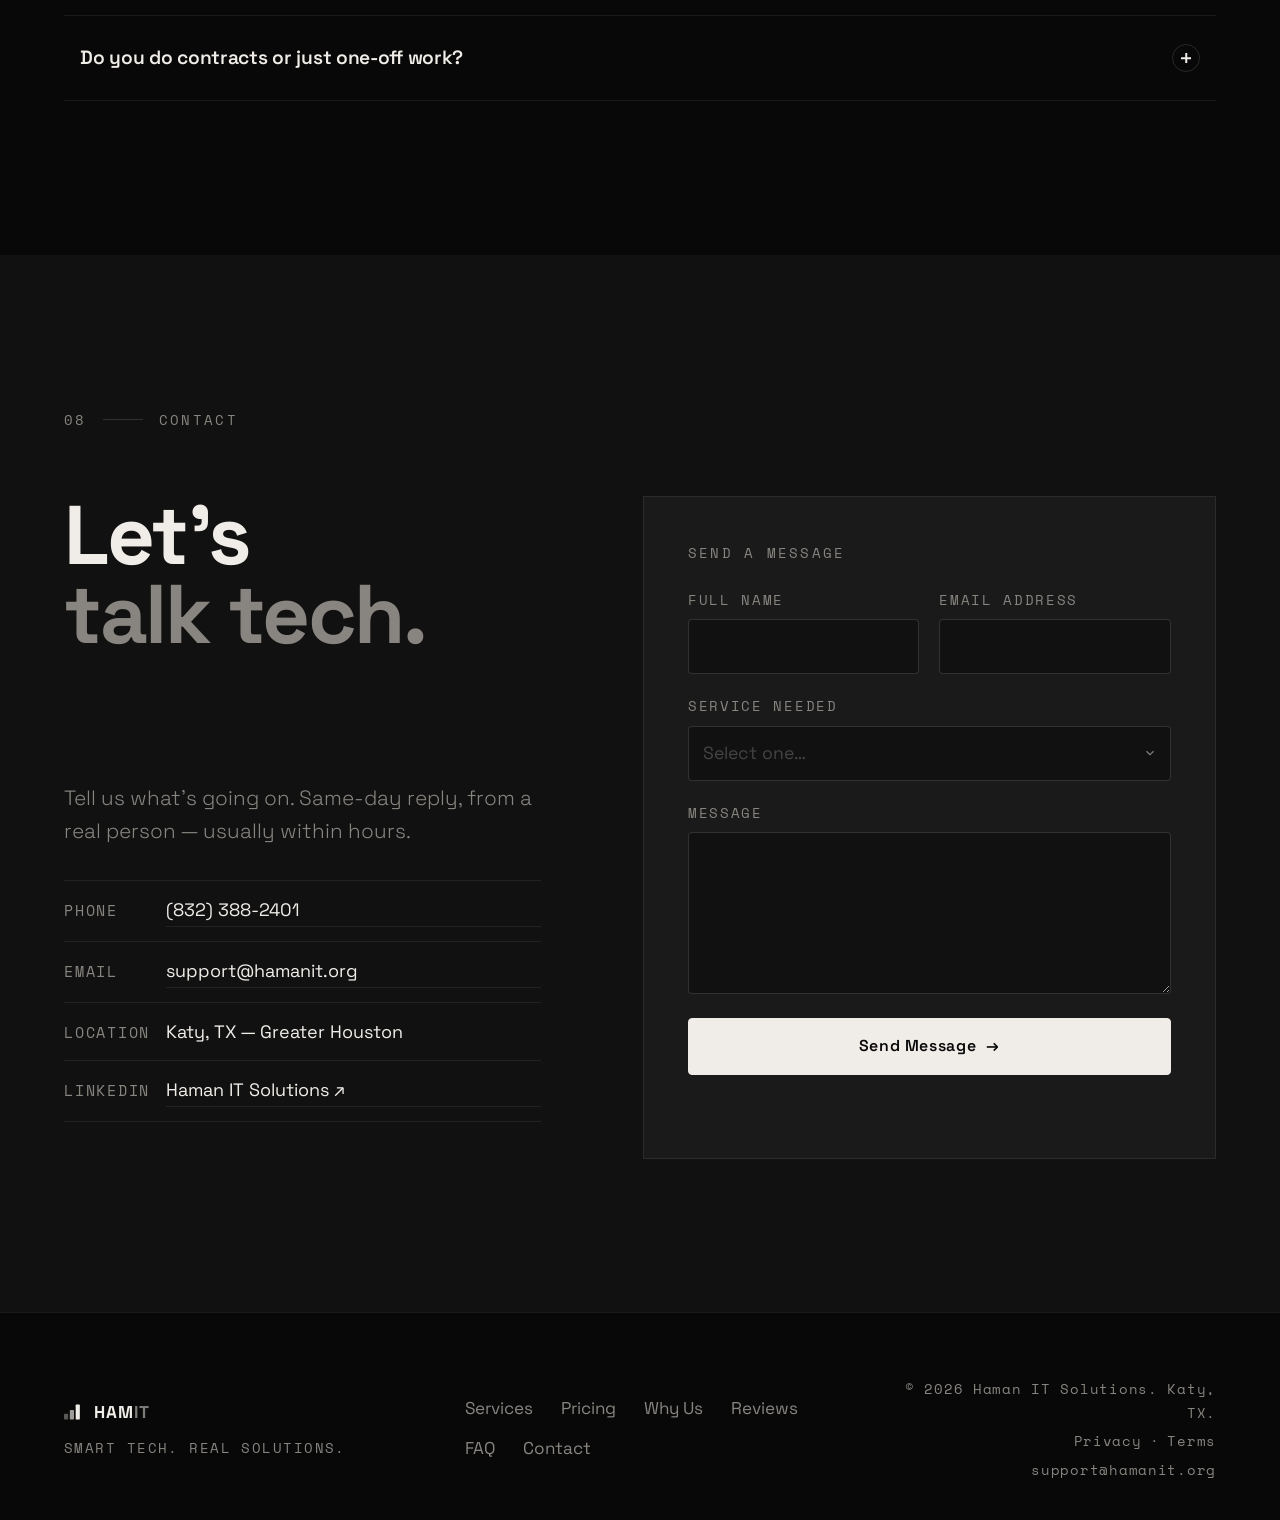
==== commit 8b445d68: "Add working light/dark theme toggle, dark default Wire theme-toggle button across all pages. Inline " ====
--- a/index.html
+++ b/index.html
@@ -73,8 +73,16 @@
   <link rel="preconnect" href="https://fonts.googleapis.com" />
   <link rel="preconnect" href="https://fonts.gstatic.com" crossorigin />
   <link href="https://fonts.googleapis.com/css2?family=Space+Grotesk:wght@300;400;500;600;700&family=Space+Mono:wght@400;700&display=swap" rel="stylesheet" />
-  <link rel="stylesheet" href="styles.css?v=20260429f" />
-  <link rel="stylesheet" href="interactions.css?v=20260429f" />
+  <script>
+    // Instant theme init — runs before paint to prevent flash
+    (function(){
+      var saved = localStorage.getItem('hamit-theme');
+      var theme = saved || 'dark';
+      document.documentElement.setAttribute('data-theme', theme);
+    })();
+  </script>
+  <link rel="stylesheet" href="styles.css?v=20260501a" />
+  <link rel="stylesheet" href="interactions.css?v=20260501a" />
 </head>
 <body>
 
@@ -126,6 +134,11 @@
       <a href="#contact" data-magnetic>Contact</a>
     </nav>
     <div class="nav-right">
+      <button class="theme-toggle" id="themeToggle" aria-label="Toggle theme">
+        <svg class="icon-sun" width="16" height="16" viewBox="0 0 24 24" fill="none" stroke="currentColor" stroke-width="2"><circle cx="12" cy="12" r="4"/><path d="M12 2v2M12 20v2M4.93 4.93l1.41 1.41M17.66 17.66l1.41 1.41M2 12h2M20 12h2M4.93 19.07l1.41-1.41M17.66 6.34l1.41-1.41"/></svg>
+        <svg class="icon-moon" width="16" height="16" viewBox="0 0 24 24" fill="none" stroke="currentColor" stroke-width="2"><path d="M21 12.79A9 9 0 1 1 11.21 3 7 7 0 0 0 21 12.79z"/></svg>
+      </button>
+
 <a href="#contact" class="btn btn-sm btn-primary nav-cta" data-magnetic>Get a Quote</a>
       <button class="nav-menu-btn" id="navMenuBtn" aria-label="Open menu" aria-expanded="false">
         <span></span><span></span><span></span>
@@ -776,8 +789,8 @@
   </div>
 </footer>
 
-<script src="script.js?v=20260429f" defer></script>
-<script src="interactions.js?v=20260429f" defer></script>
+<script src="script.js?v=20260501a" defer></script>
+<script src="interactions.js?v=20260501a" defer></script>
 <script>
 // CUSTOM CURSOR
 // GLITCH TEXT
--- a/styles.css
+++ b/styles.css
@@ -321,7 +321,7 @@
   color:var(--text);
   margin-bottom:clamp(40px,6vw,72px);
 }
-.glitch-word{display:block;transition:color .3s}
+.glitch-word{display:block;white-space:nowrap;transition:color .3s}
 .hero-em{color:var(--text2)}
 
 .hero-bottom{
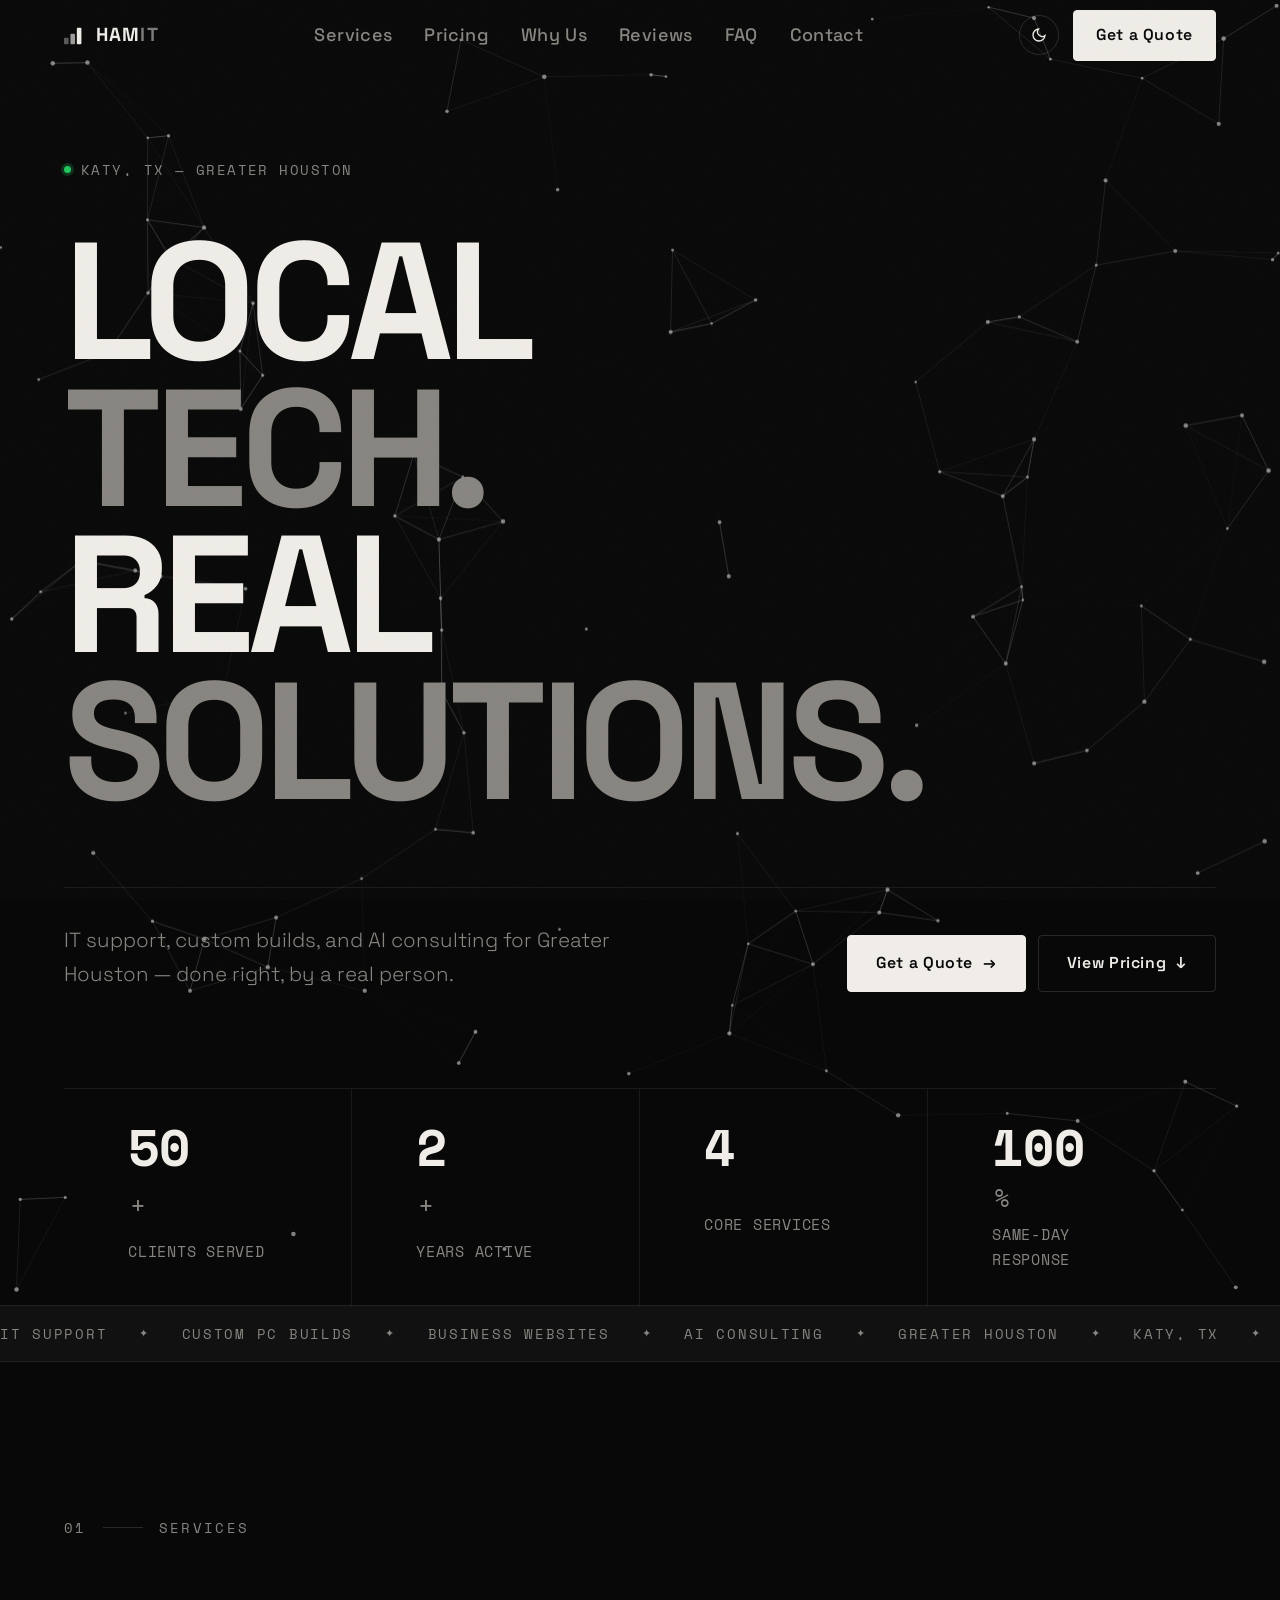
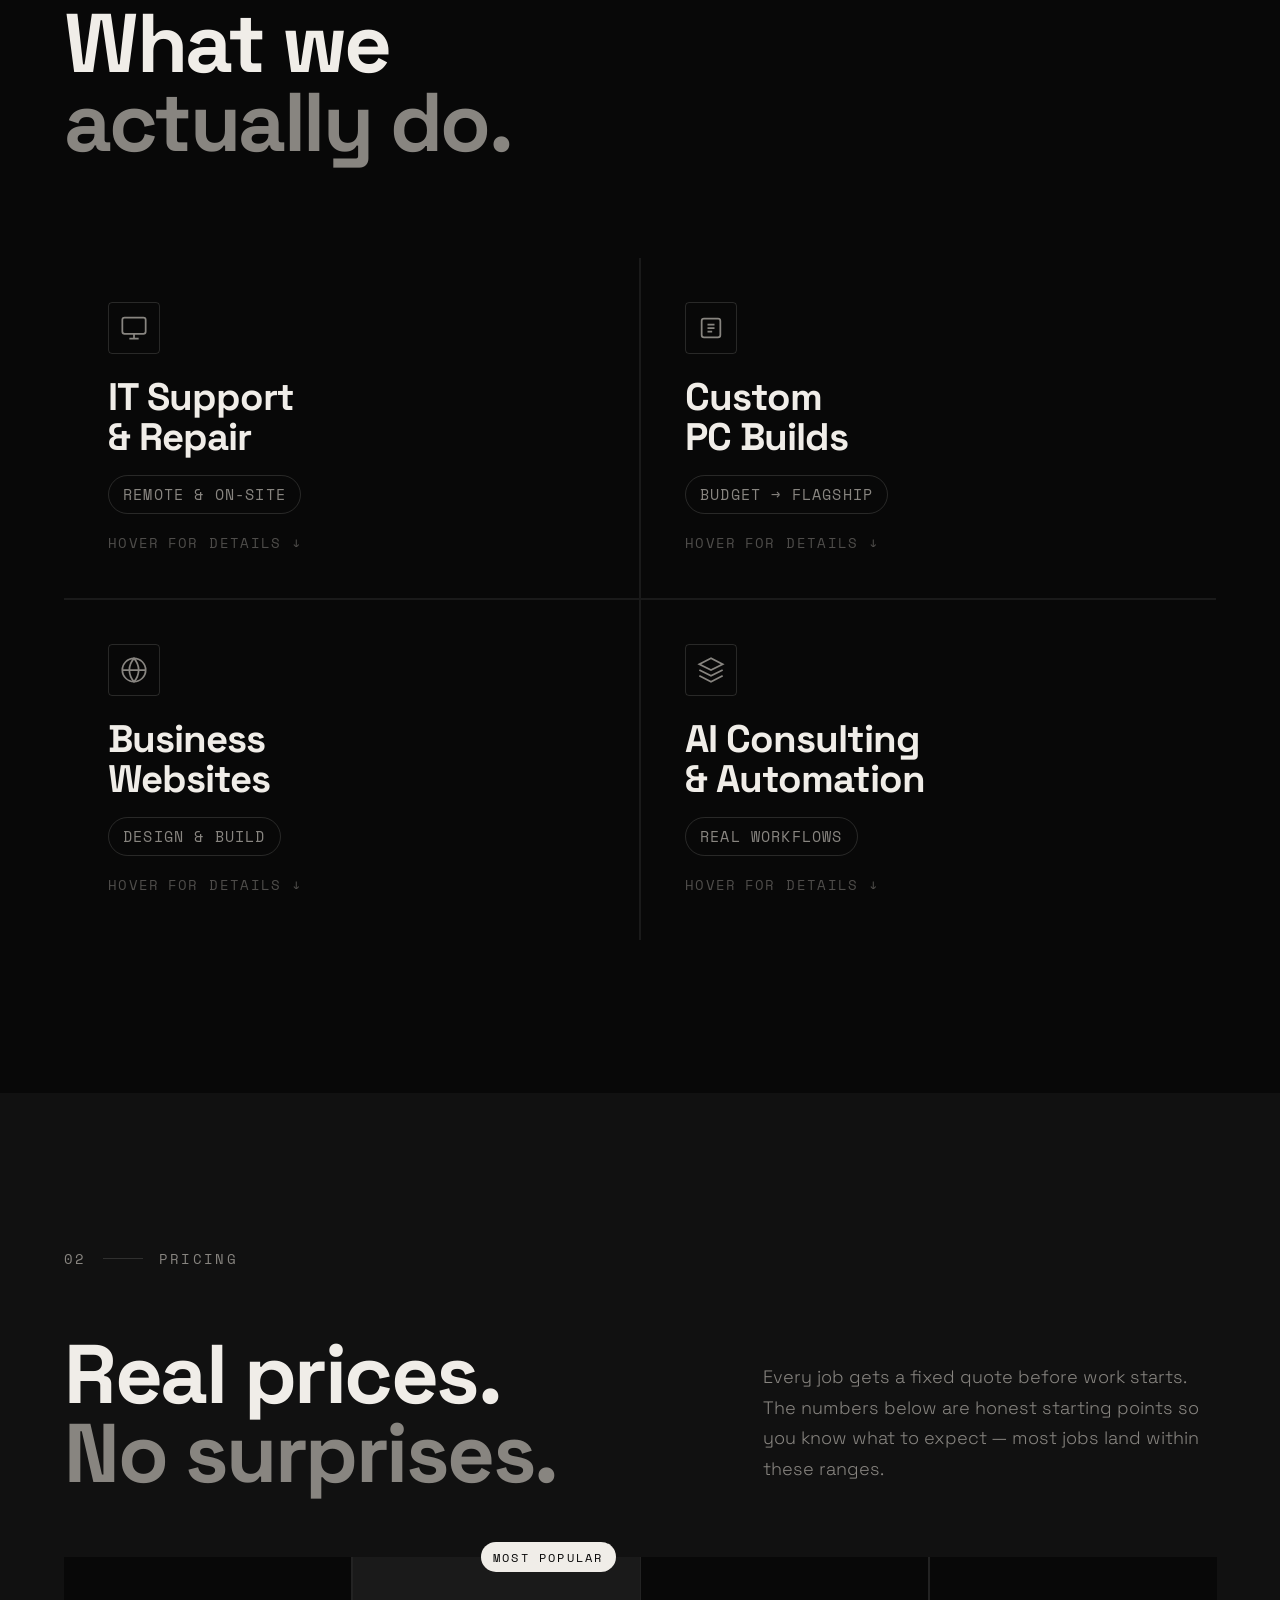
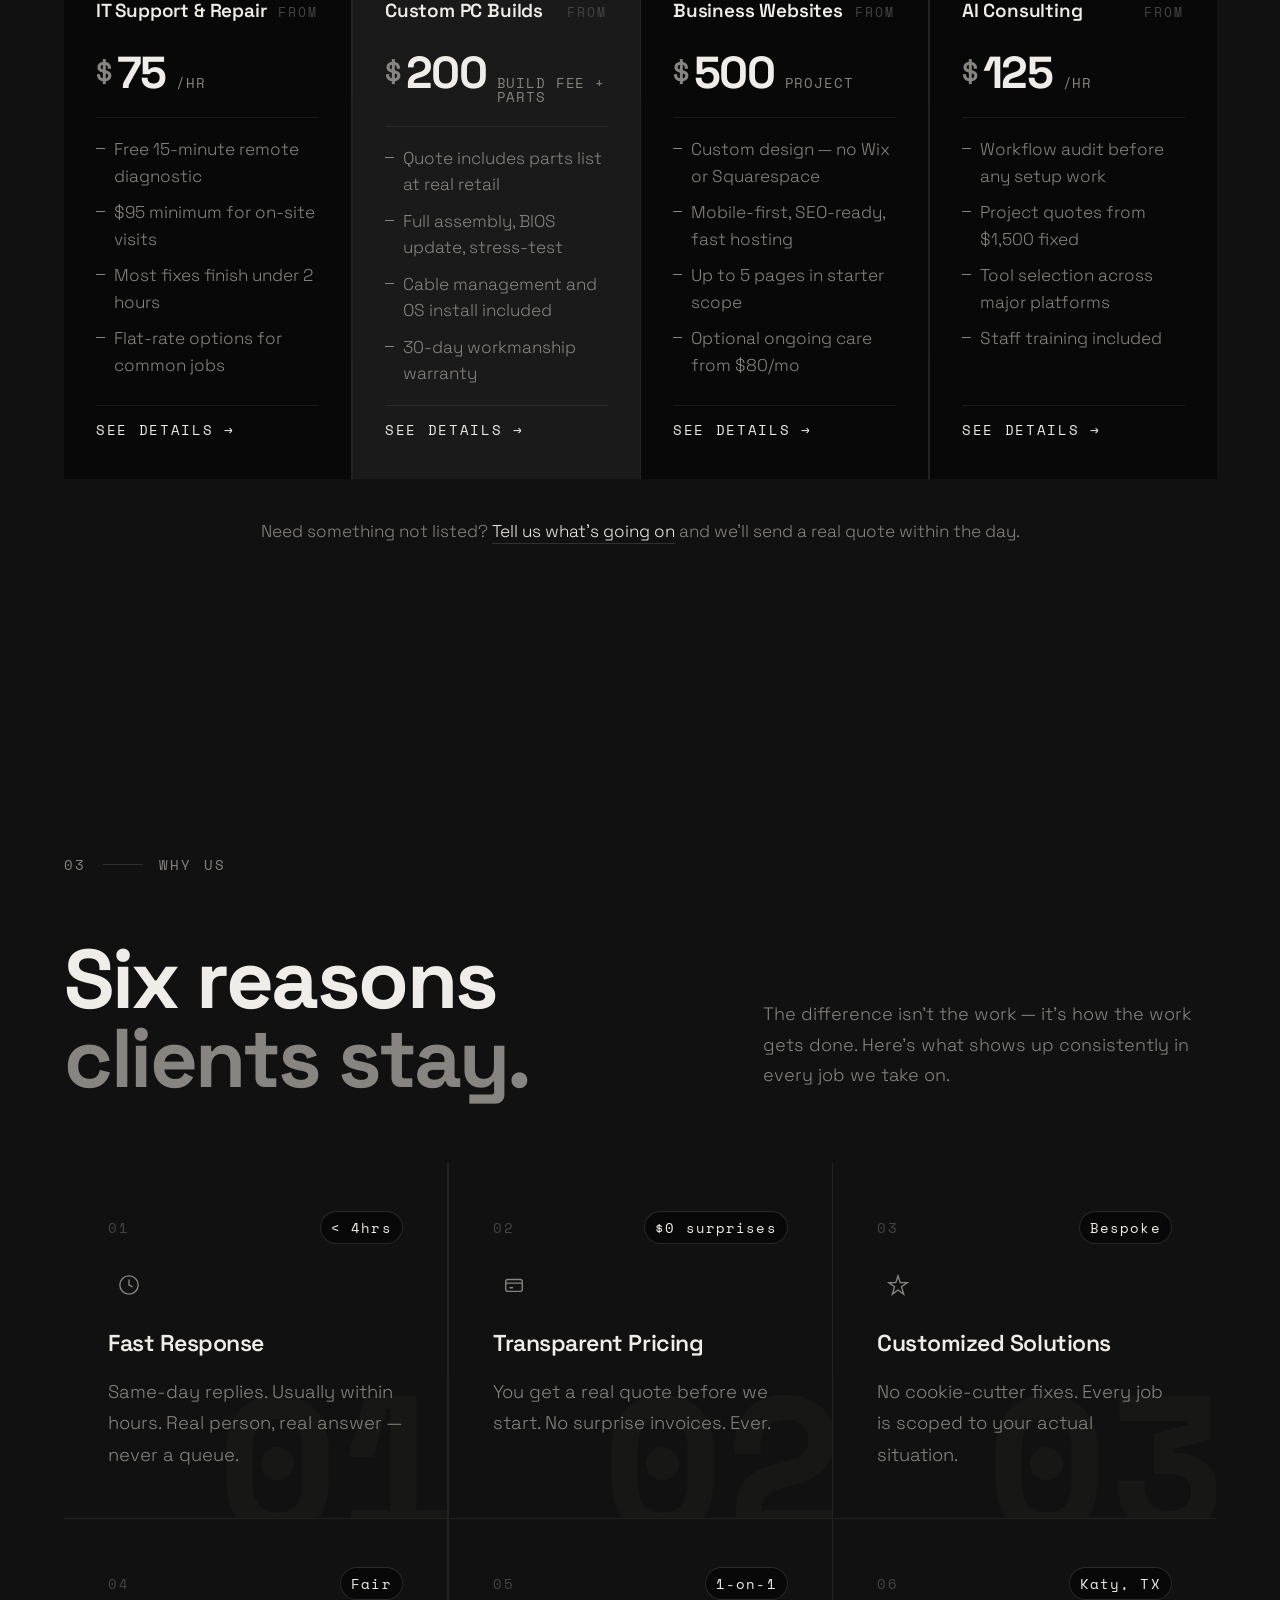
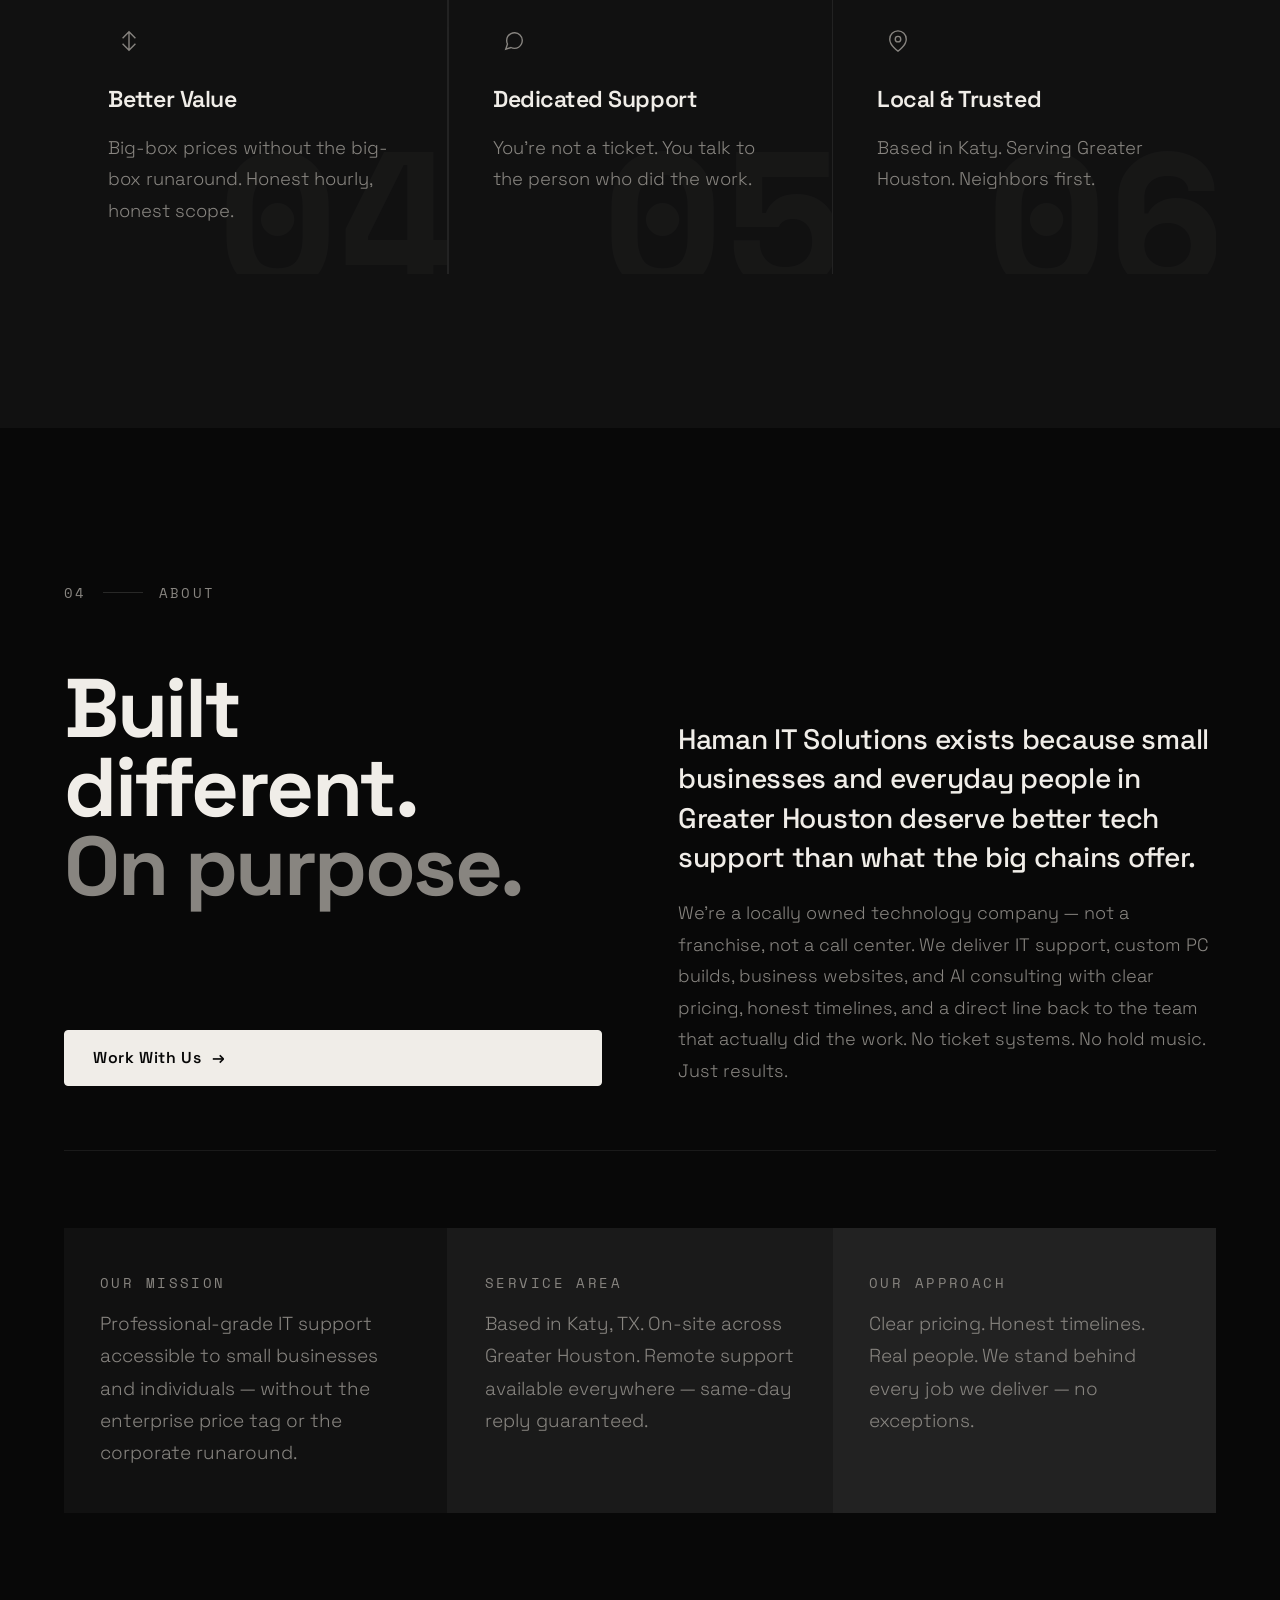
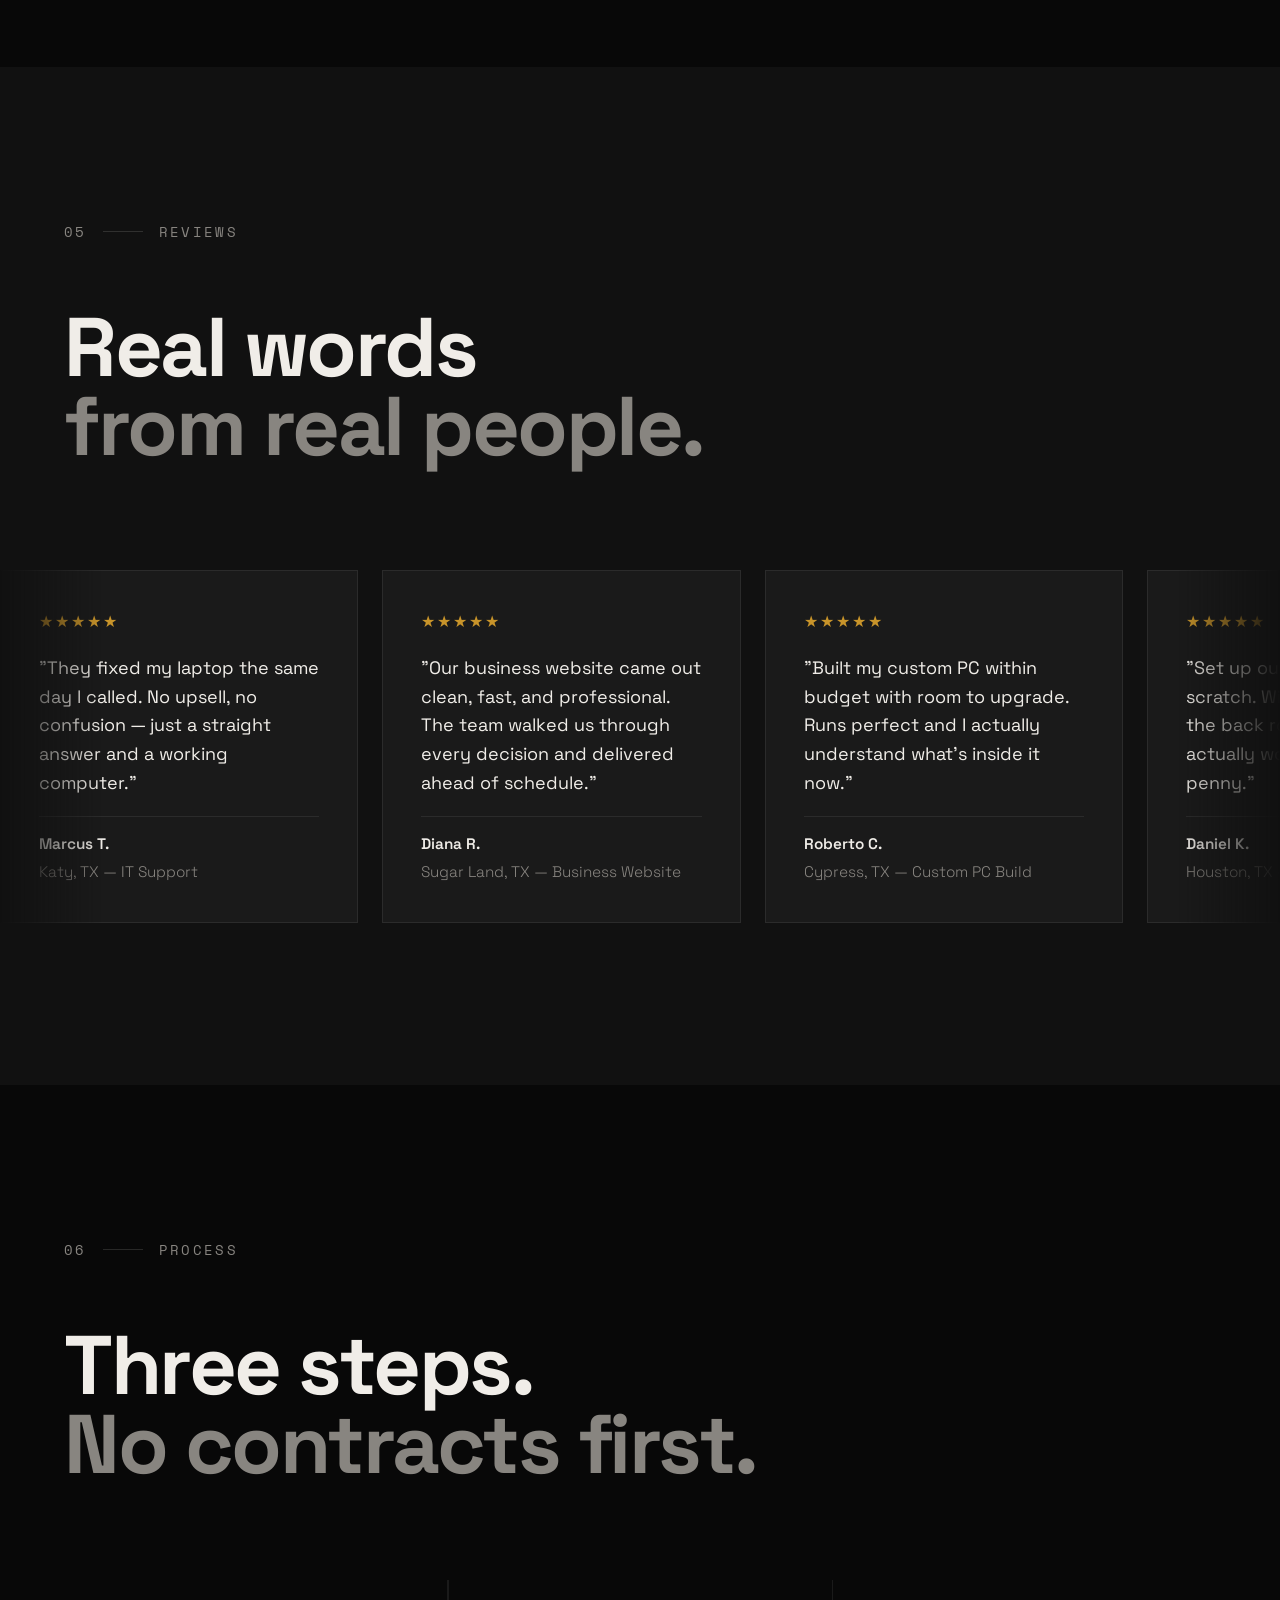
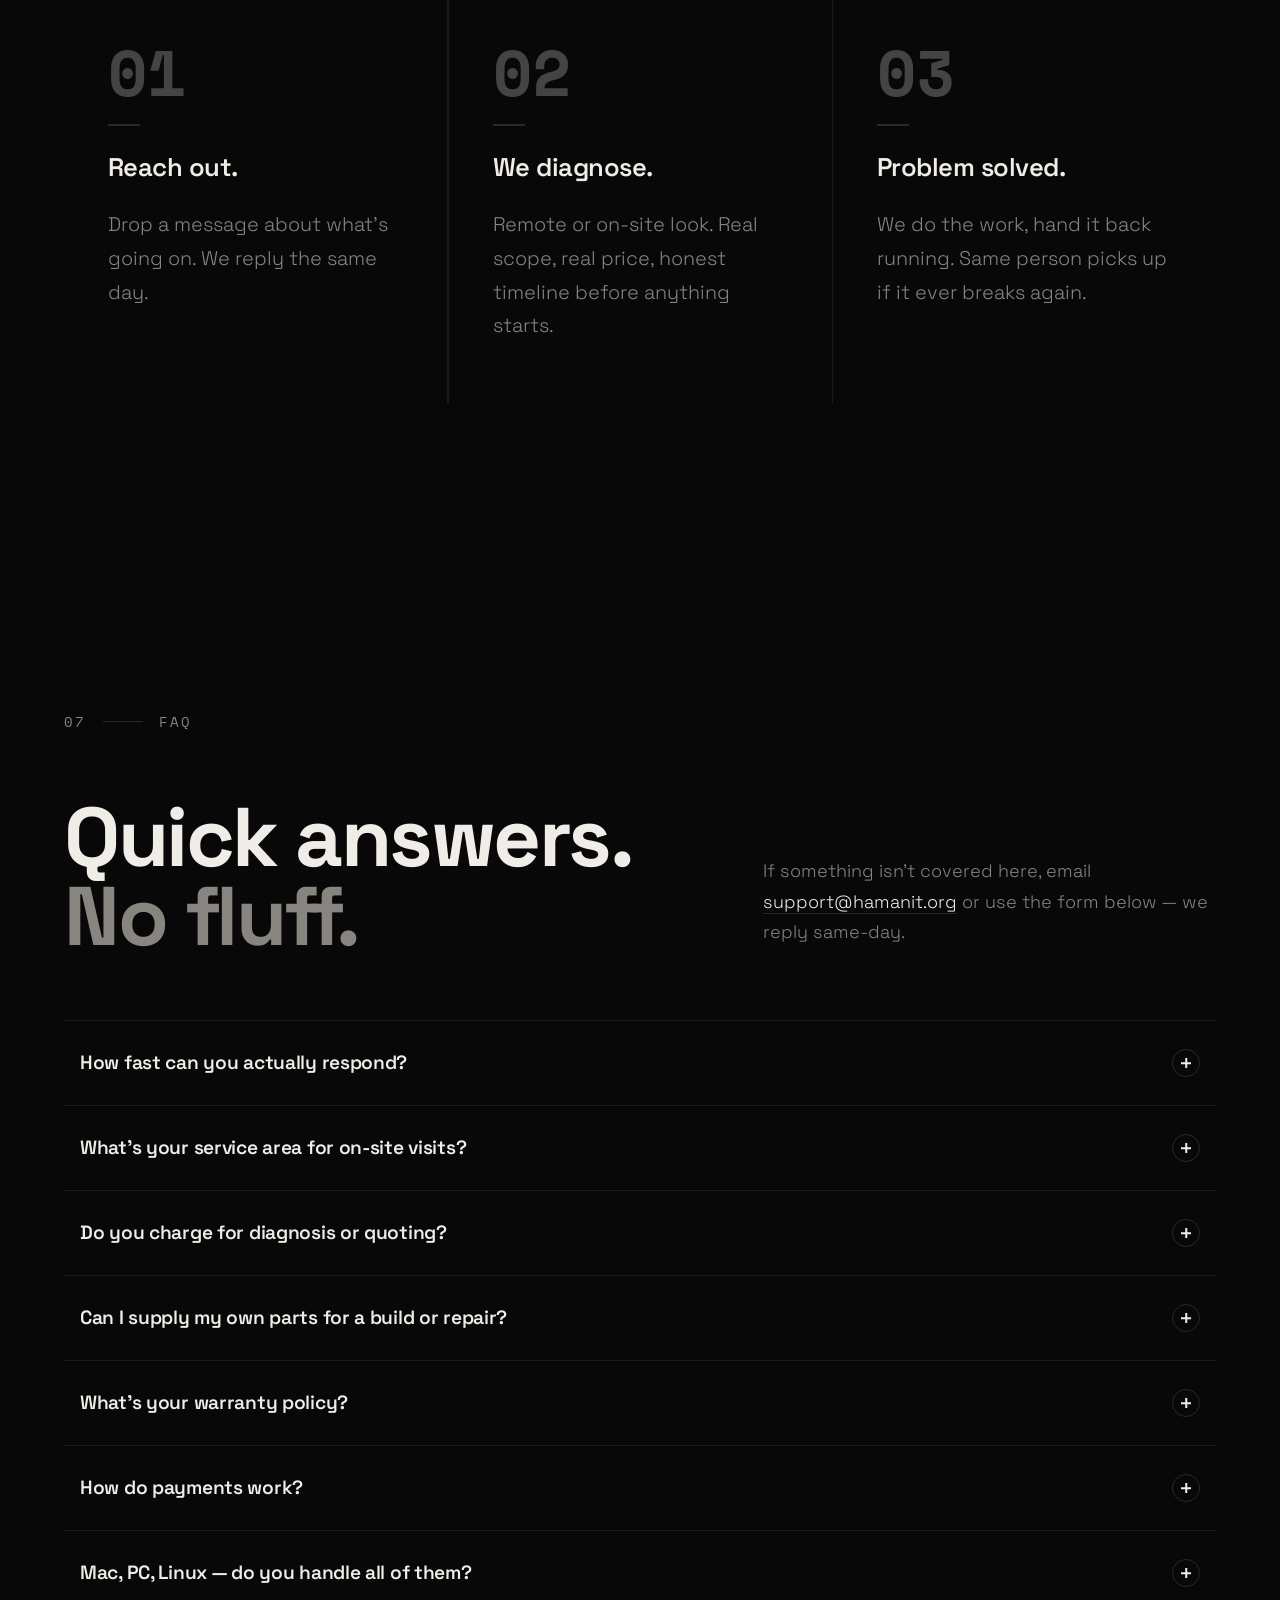
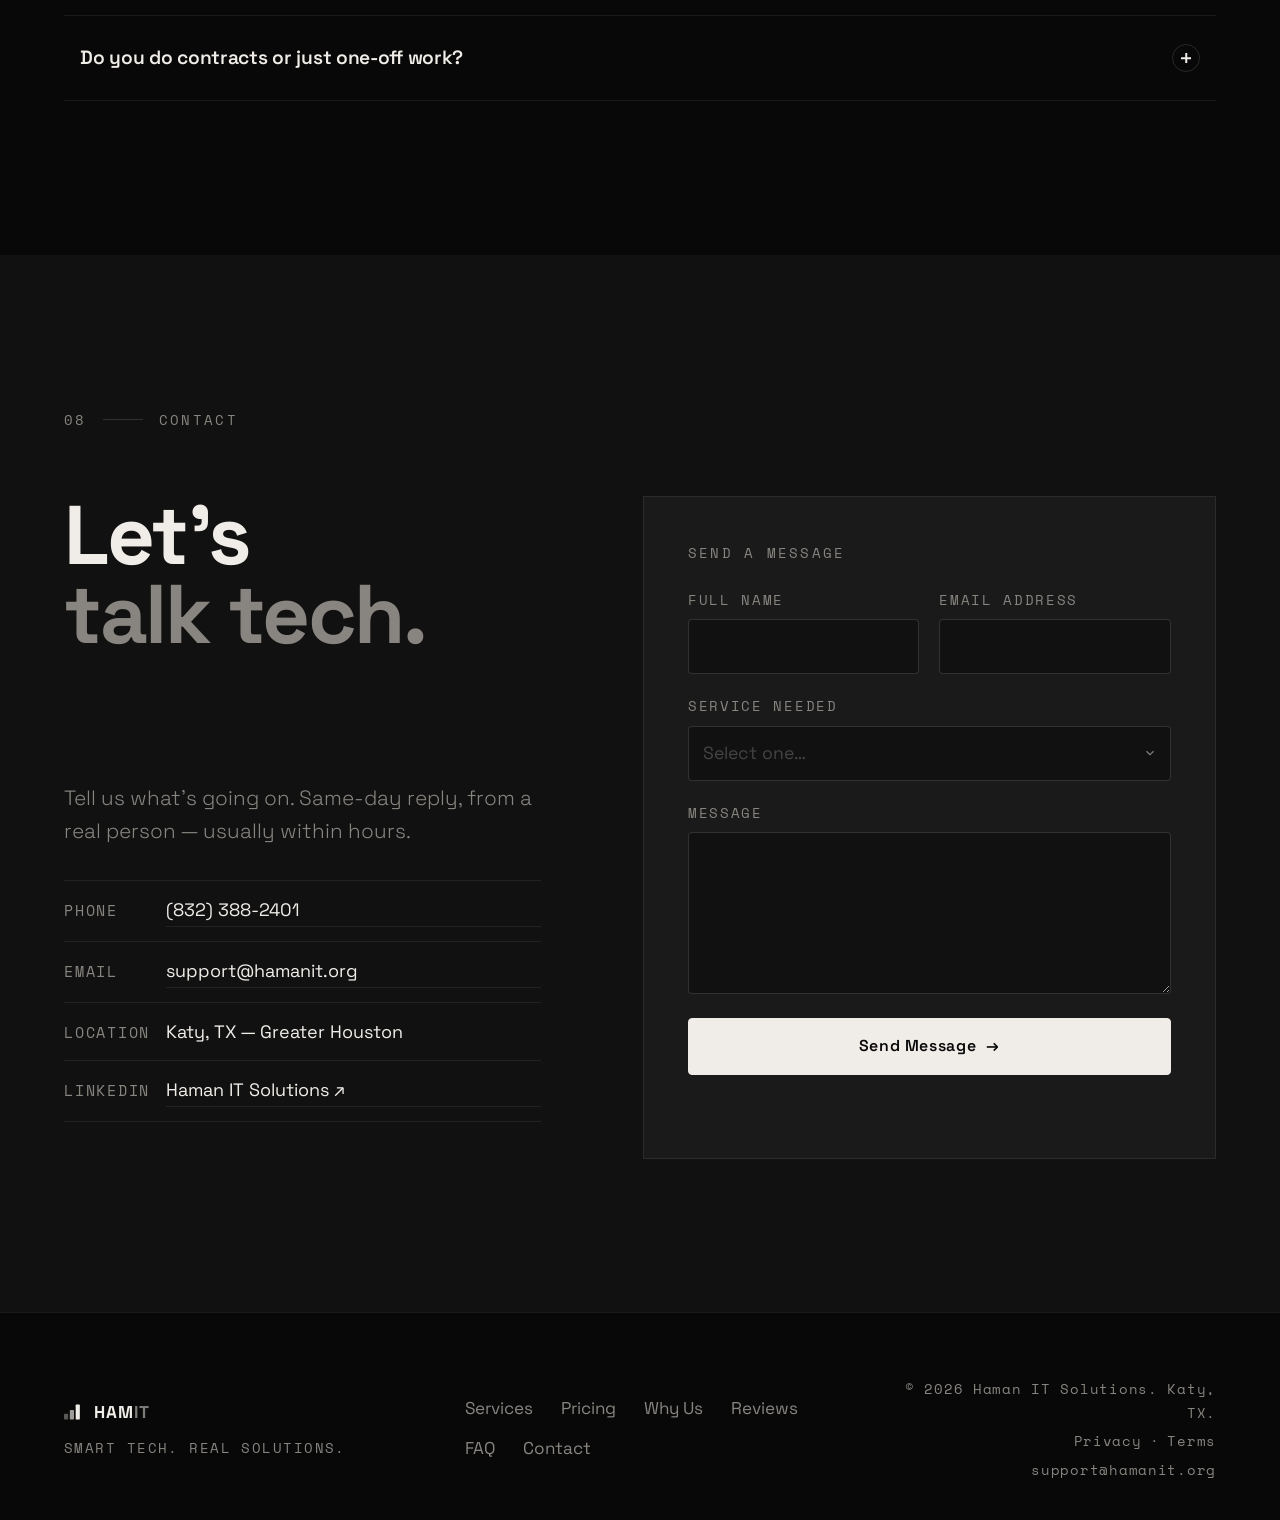
==== commit e947e699: "Site polish: SEO, OG image, project-page brand unification SEO / discoverability: - Add sitemap.xml " ====
--- a/index.html
+++ b/index.html
@@ -14,6 +14,14 @@
   <meta property="og:title" content="HAMIT — Local Tech. Real Solutions." />
   <meta property="og:description" content="IT support, custom builds, and AI consulting for Greater Houston — done right, by a real person." />
   <meta property="og:url" content="https://hamanit.org/" />
+  <meta property="og:image" content="https://hamanit.org/Images/og-image.png" />
+  <meta property="og:image:width" content="1200" />
+  <meta property="og:image:height" content="630" />
+  <meta property="og:image:alt" content="HAMIT — Local Tech. Real Solutions. Katy, TX." />
+  <meta name="twitter:card" content="summary_large_image" />
+  <meta name="twitter:title" content="HAMIT — Local Tech. Real Solutions." />
+  <meta name="twitter:description" content="IT support, custom builds, and AI consulting for Greater Houston — done right, by a real person." />
+  <meta name="twitter:image" content="https://hamanit.org/Images/og-image.png" />
 
   <script type="application/ld+json">
   {
@@ -34,11 +42,6 @@
       "addressRegion": "TX",
       "postalCode": "77449",
       "addressCountry": "US"
-    },
-    "geo": {
-      "@type": "GeoCoordinates",
-      "latitude": 29.7858,
-      "longitude": -95.8245
     },
     "areaServed": [
       {"@type": "City", "name": "Katy"},
@@ -81,10 +84,13 @@
       document.documentElement.setAttribute('data-theme', theme);
     })();
   </script>
-  <link rel="stylesheet" href="styles.css?v=20260501a" />
-  <link rel="stylesheet" href="interactions.css?v=20260501a" />
+  <link rel="stylesheet" href="styles.css?v=20260501b" />
+  <link rel="stylesheet" href="interactions.css?v=20260501b" />
 </head>
 <body>
+
+<!-- Hide boot screen if JS is disabled (it's removed by JS otherwise) -->
+<noscript><style>.boot{display:none!important}.reveal-up{opacity:1!important;transform:none!important}</style></noscript>
 
 <!-- BOOT SCREEN -->
 <div class="boot" id="boot" role="presentation">
@@ -789,8 +795,8 @@
   </div>
 </footer>
 
-<script src="script.js?v=20260501a" defer></script>
-<script src="interactions.js?v=20260501a" defer></script>
+<script src="script.js?v=20260501b" defer></script>
+<script src="interactions.js?v=20260501b" defer></script>
 <script>
 // CUSTOM CURSOR
 // GLITCH TEXT
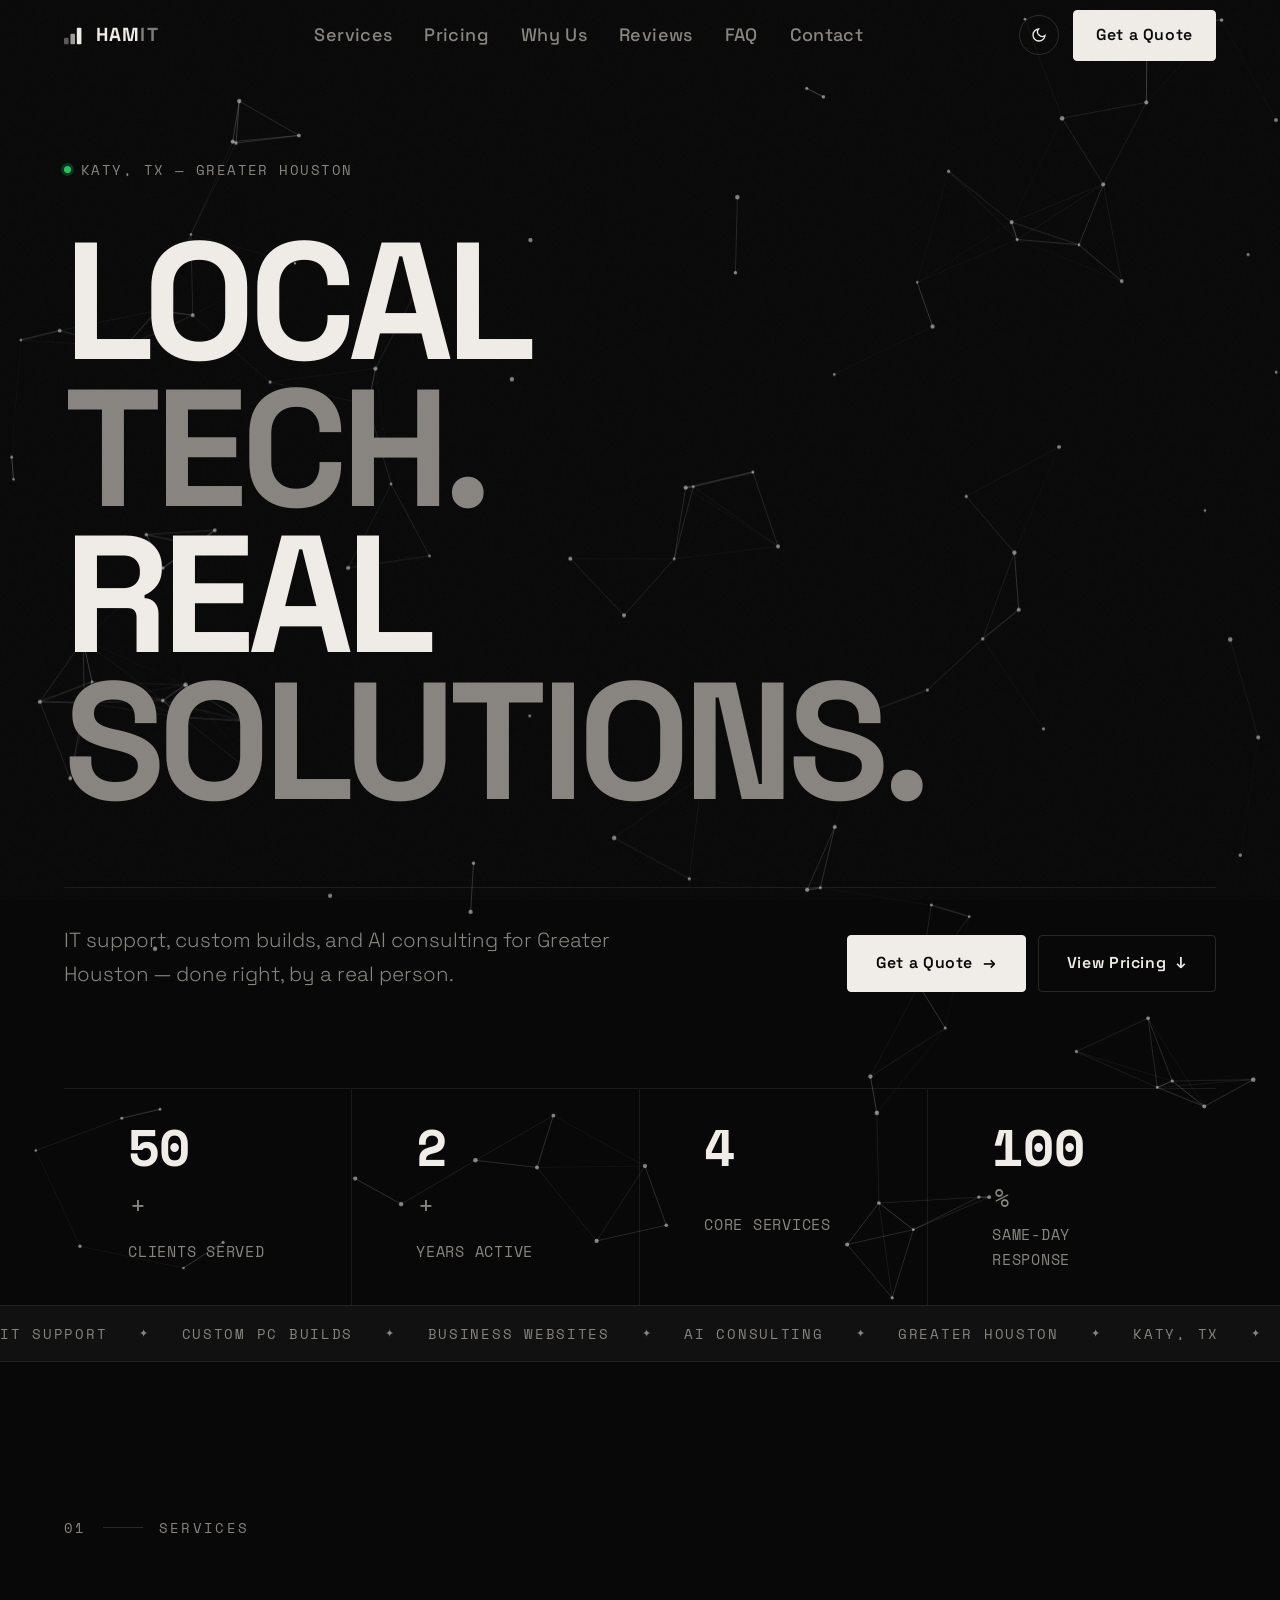
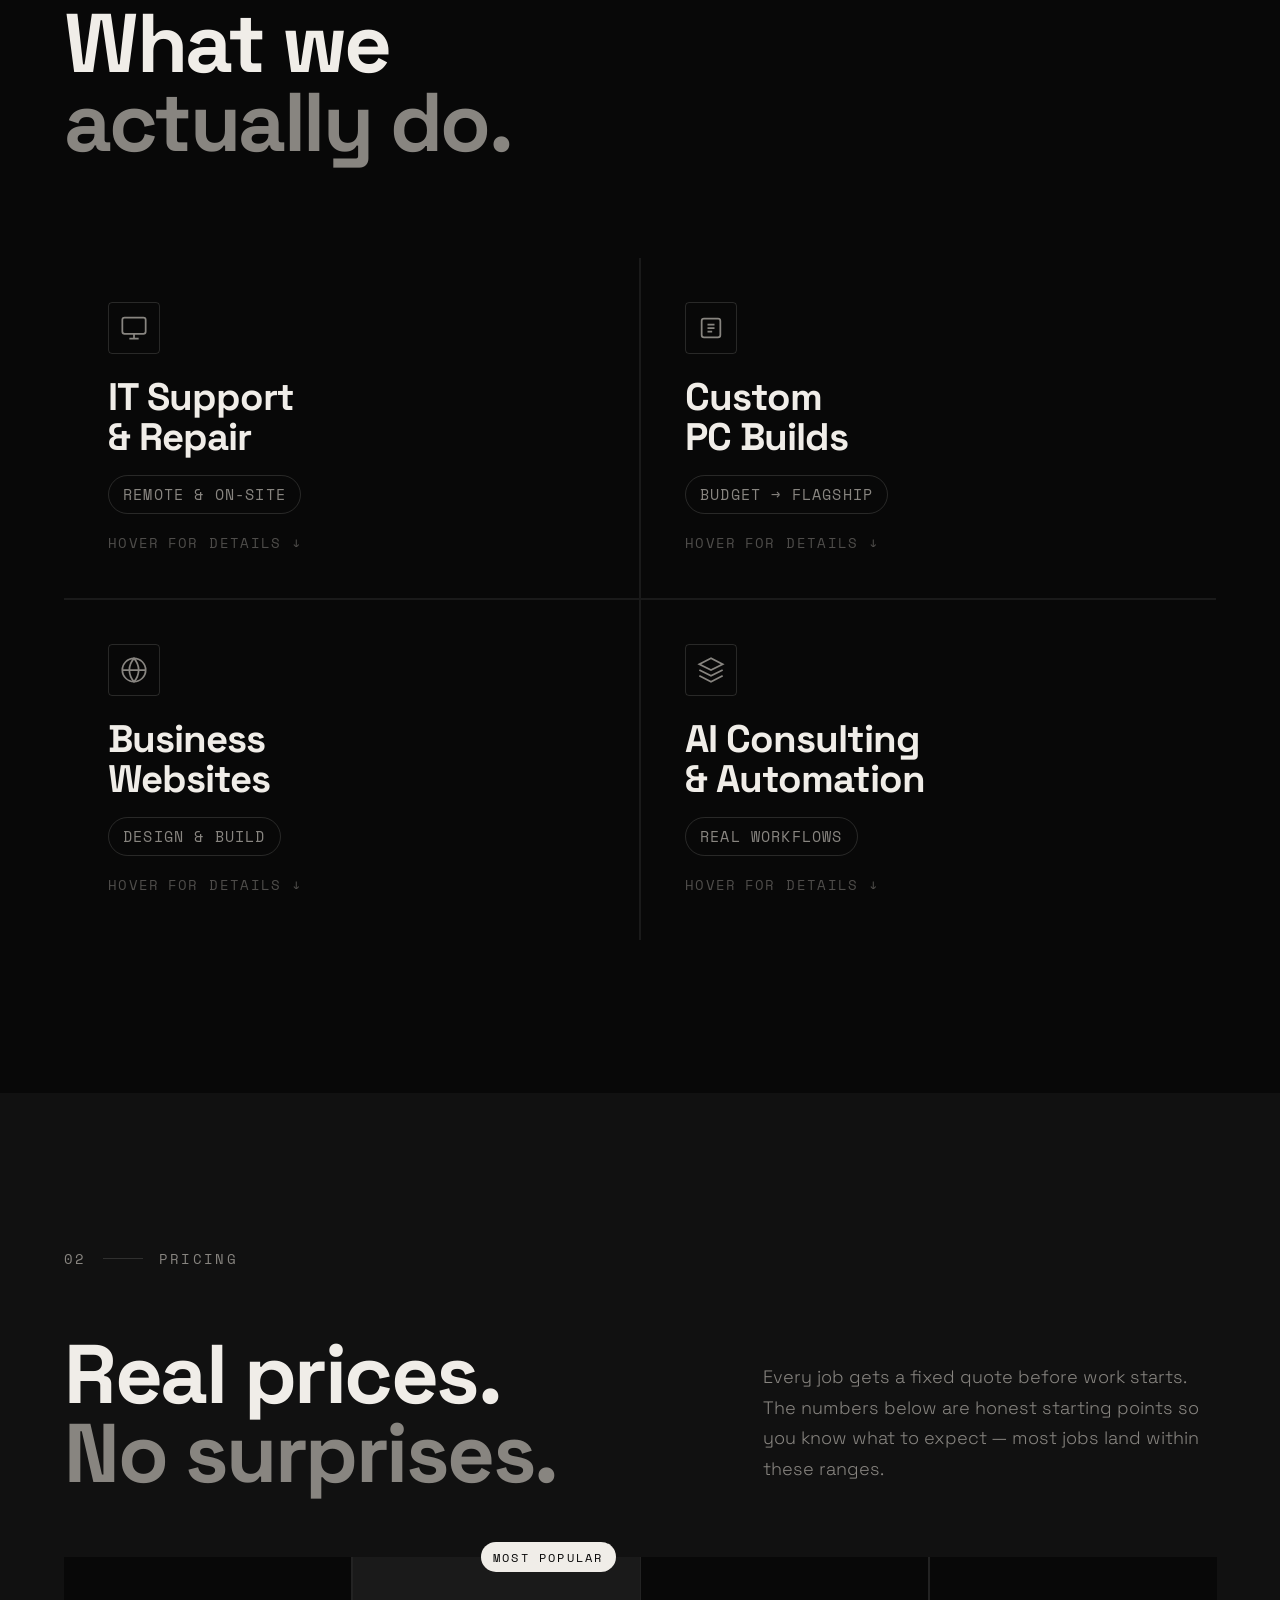
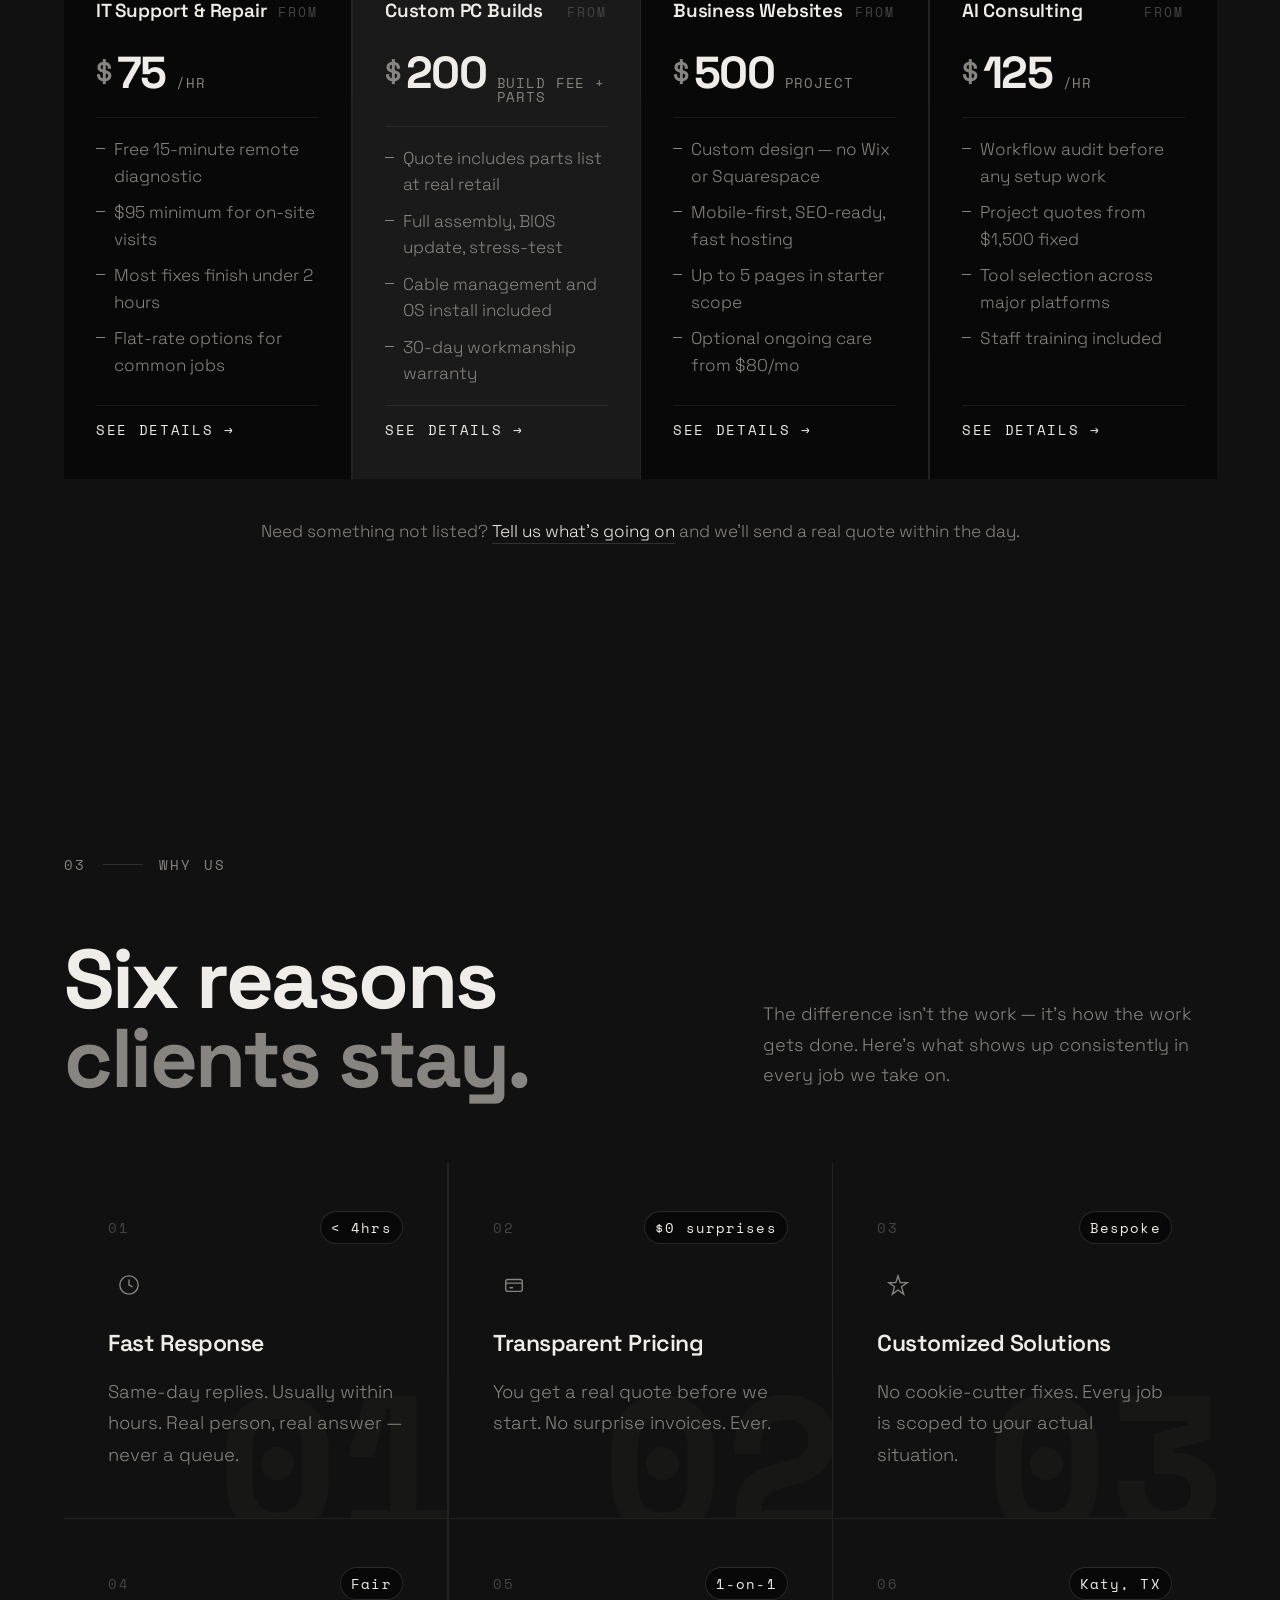
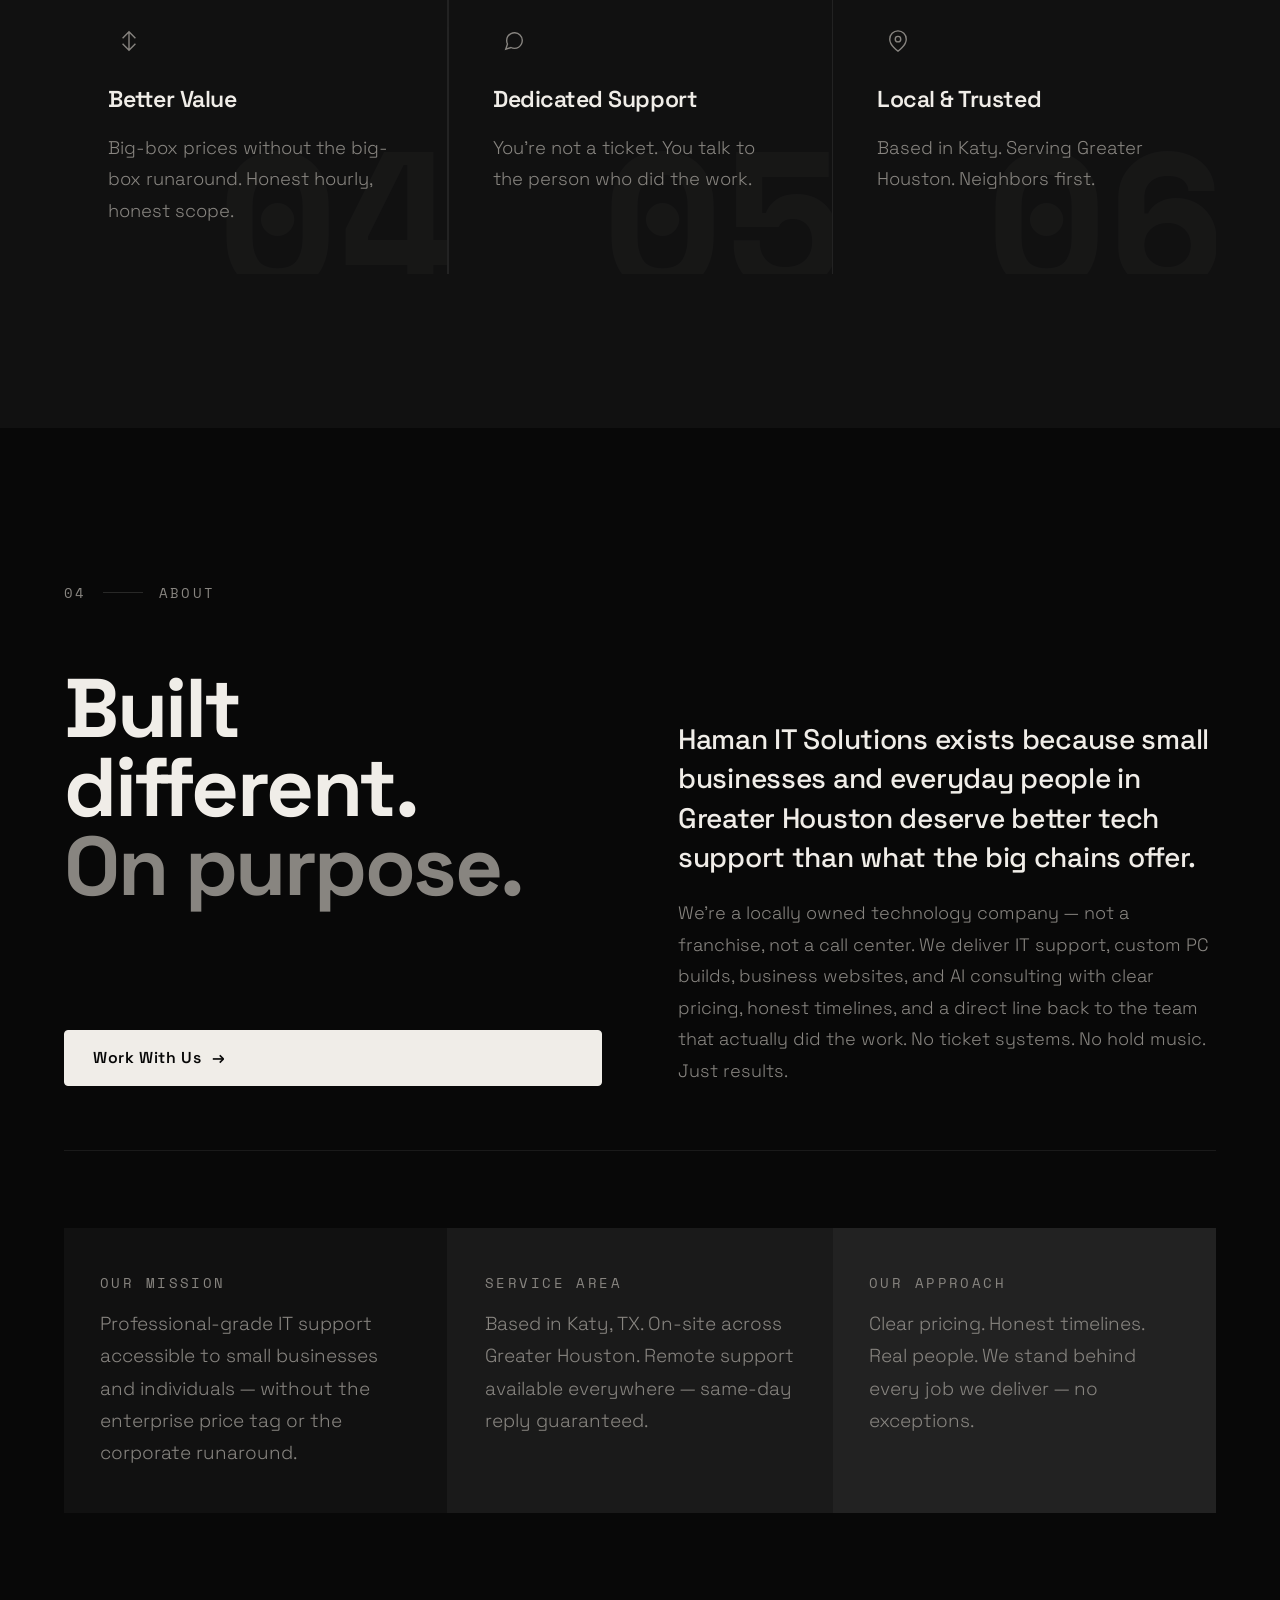
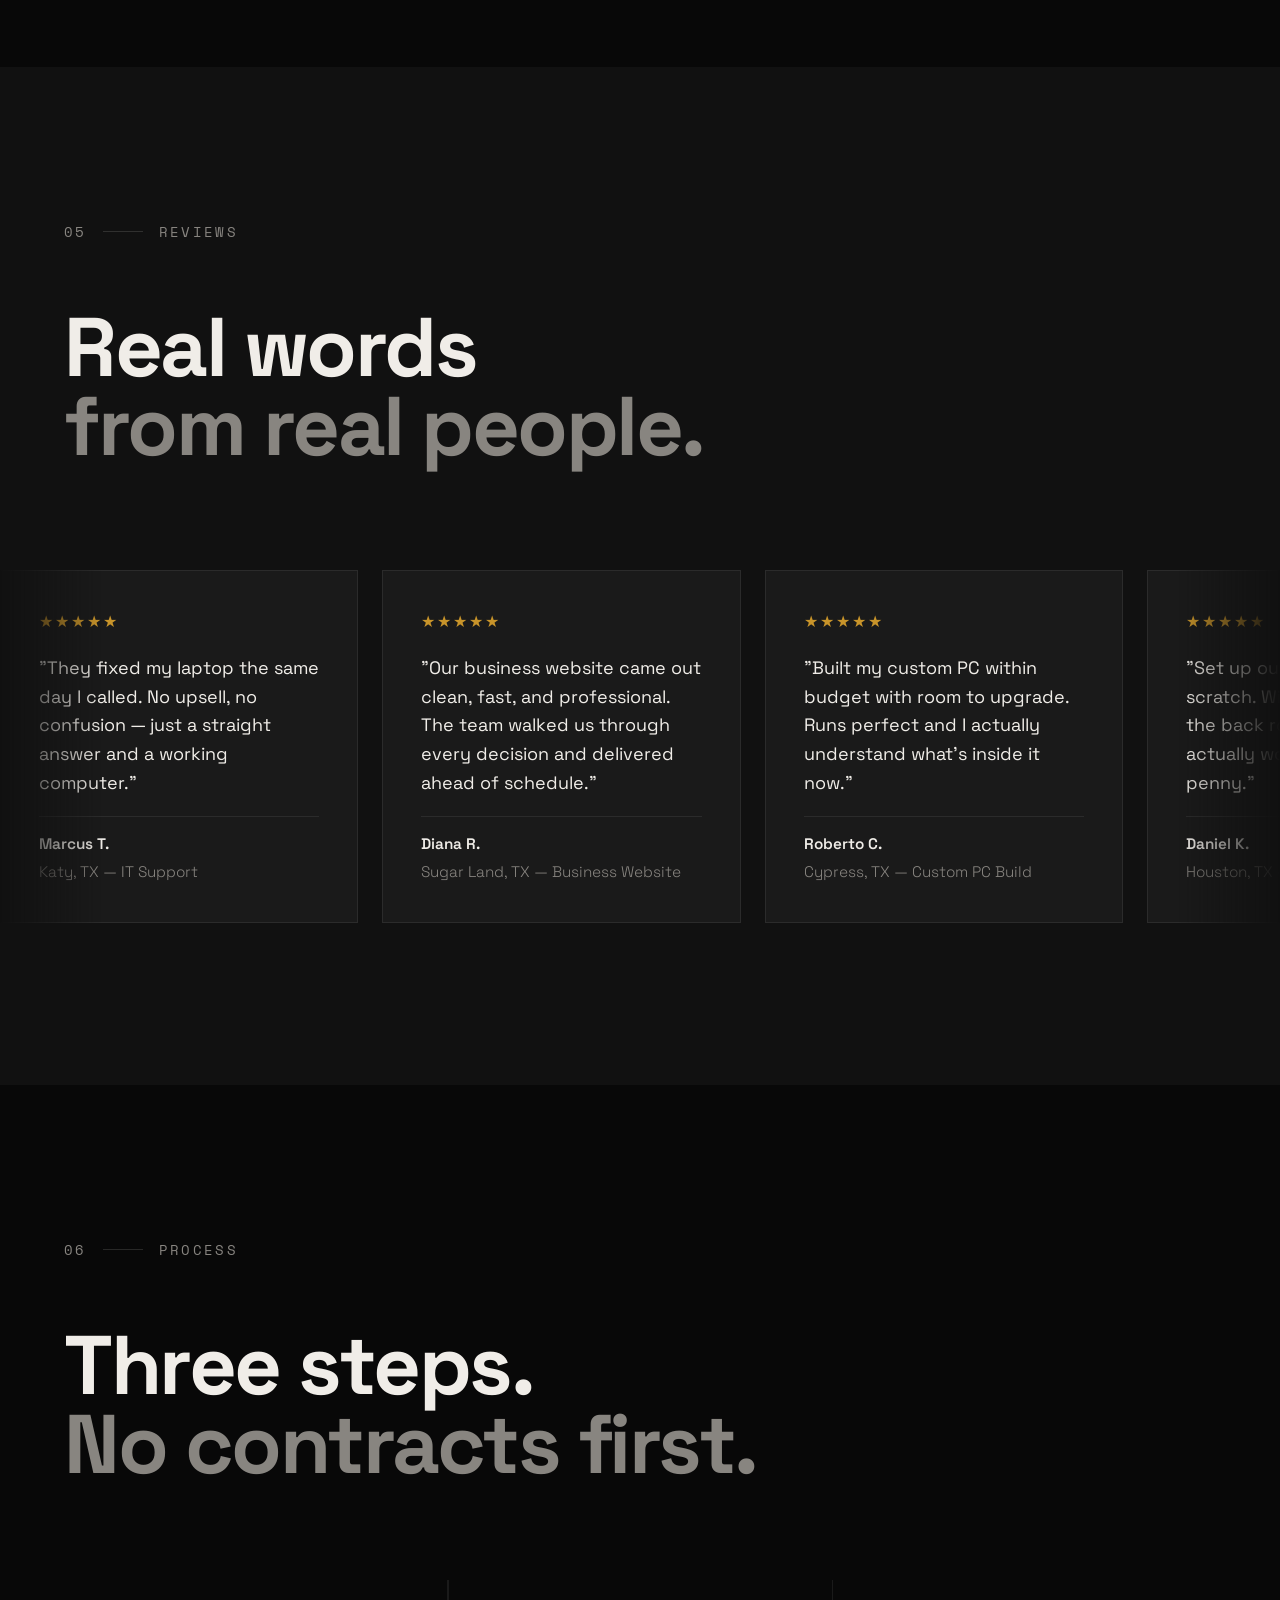
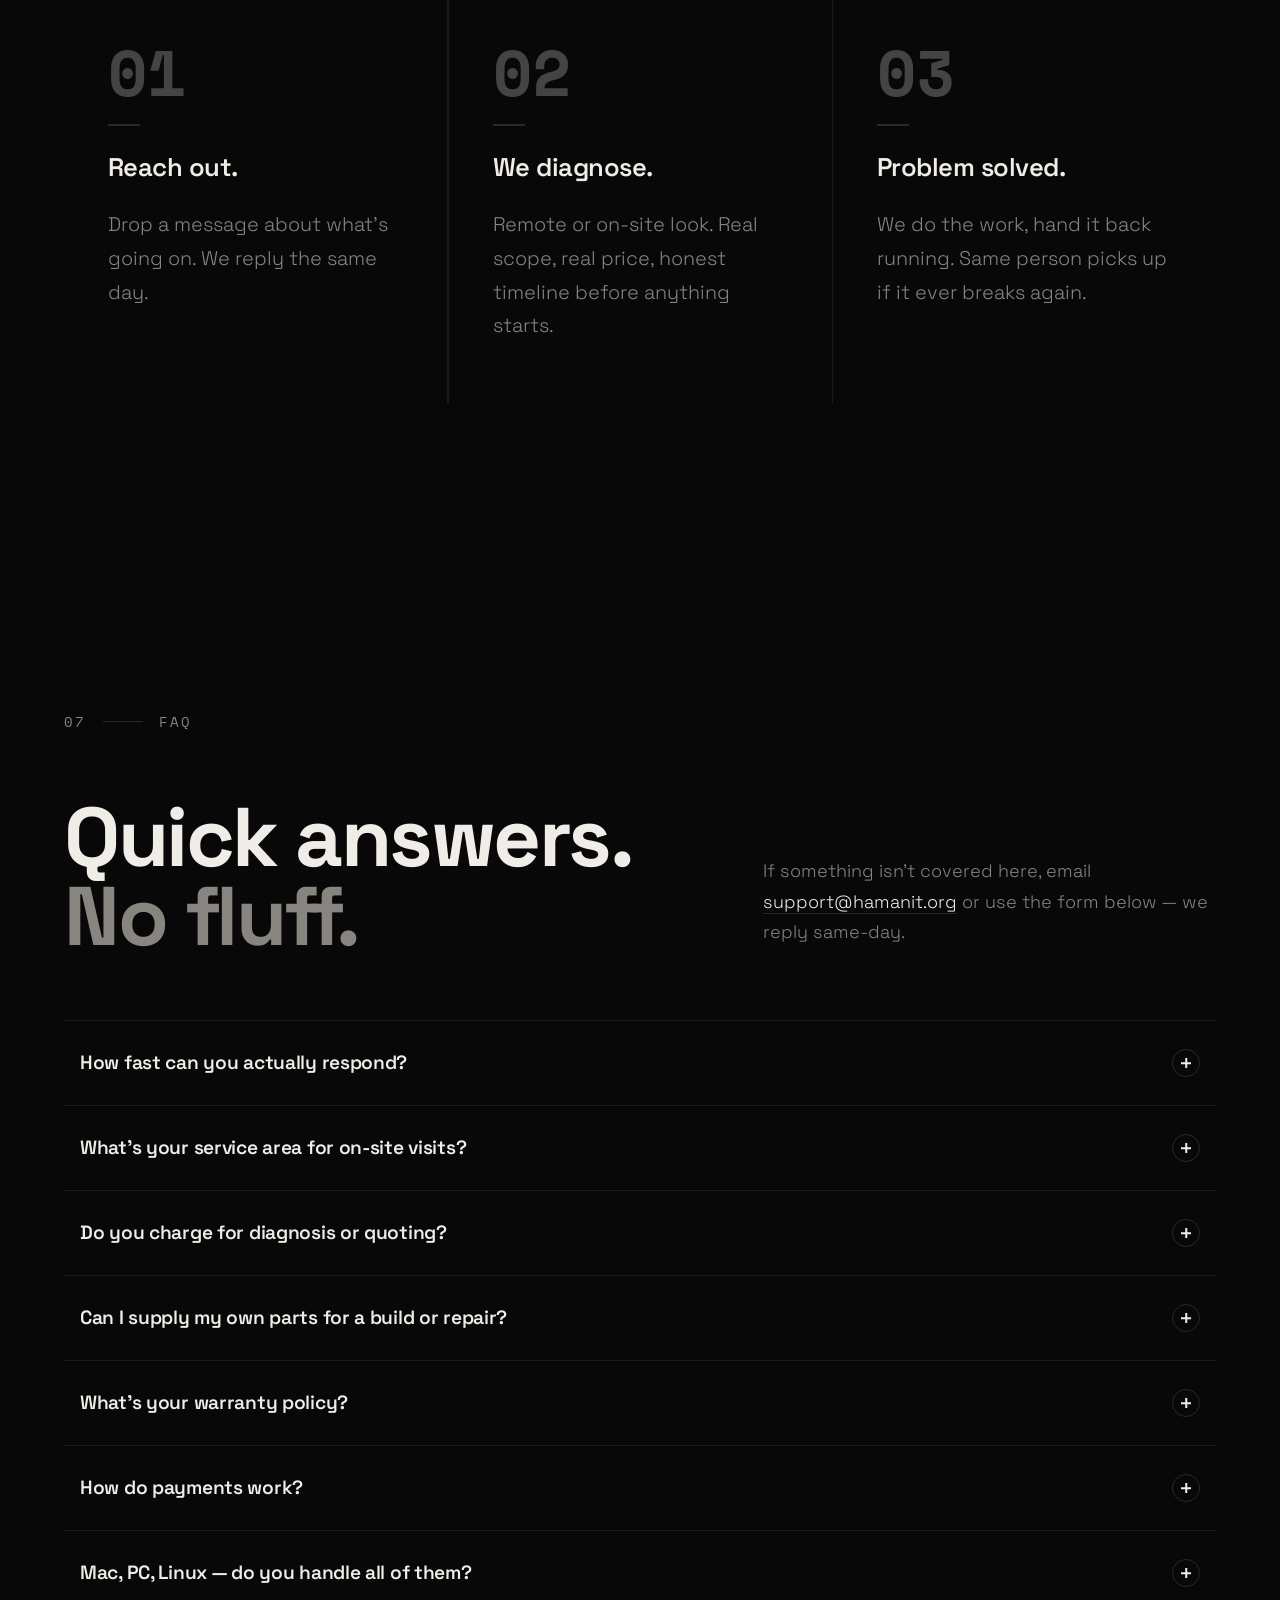
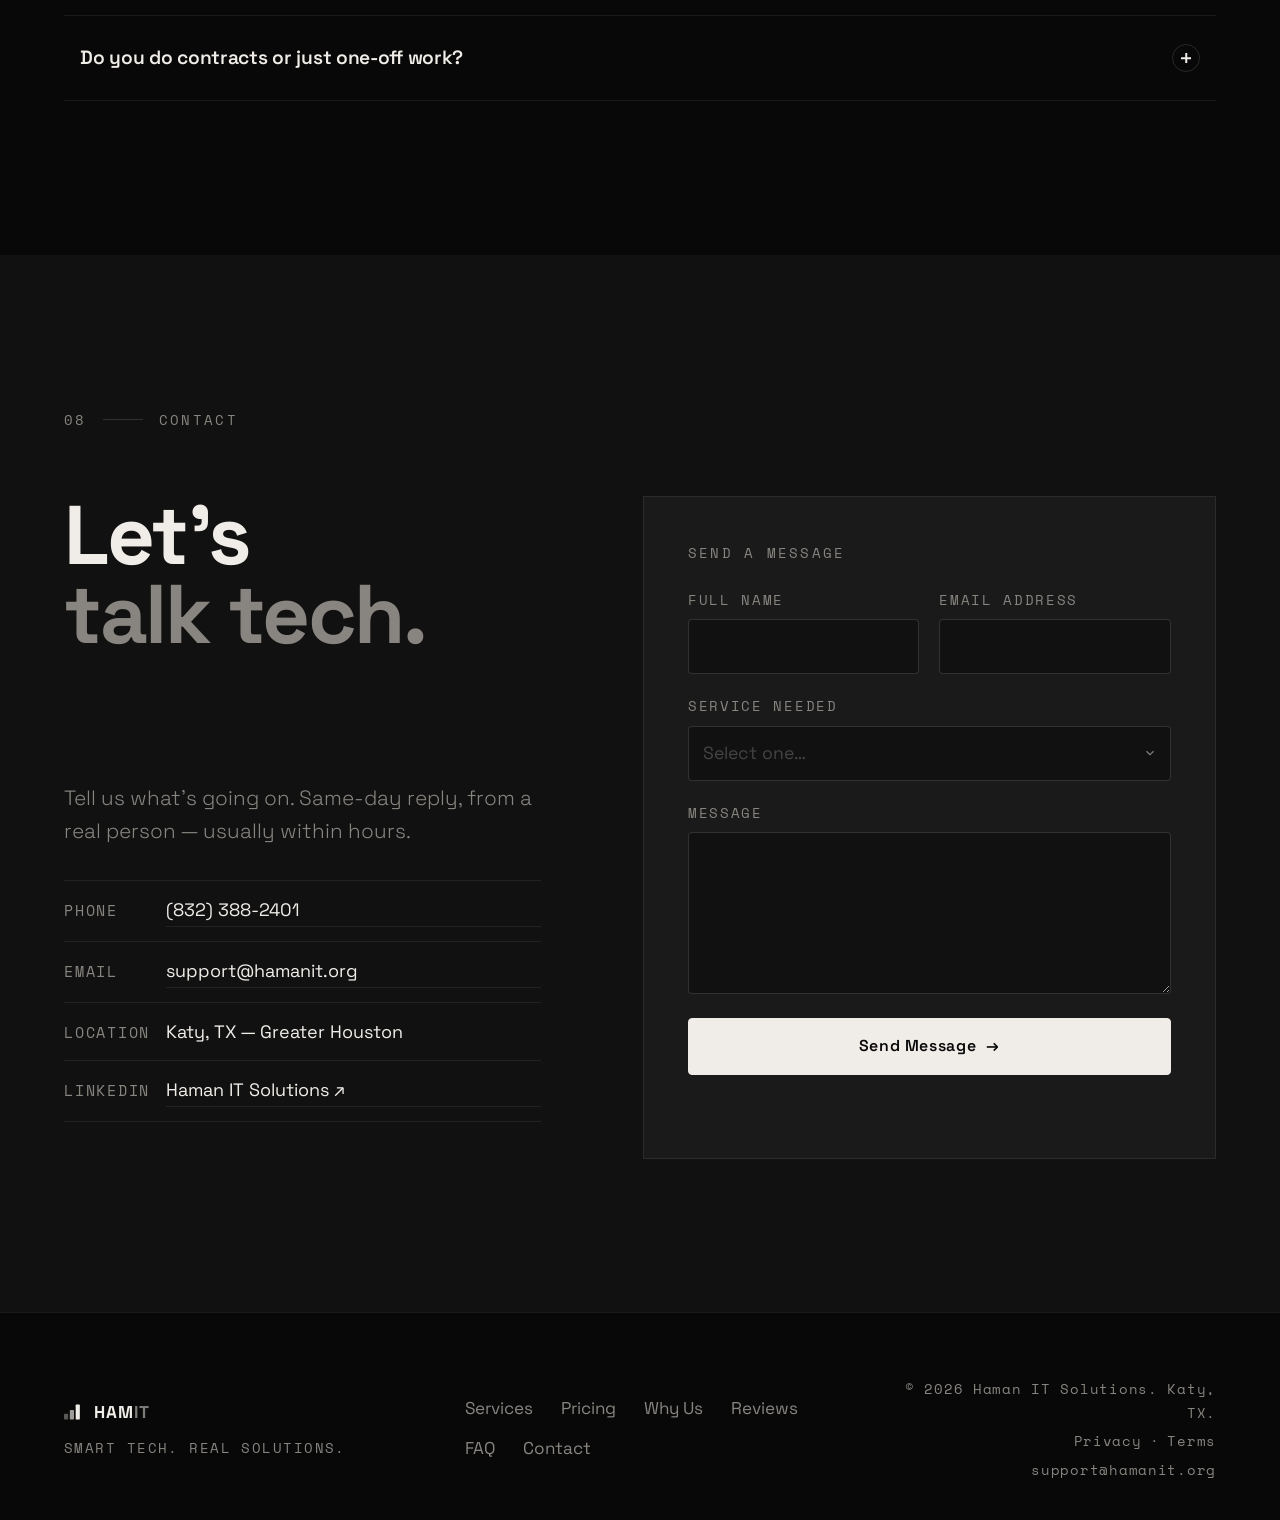
==== commit 10dd6826: "Add "All services" back link to bottom of every service page Each of the four service pages now ends" ====
--- a/index.html
+++ b/index.html
@@ -84,8 +84,8 @@
       document.documentElement.setAttribute('data-theme', theme);
     })();
   </script>
-  <link rel="stylesheet" href="styles.css?v=20260501b" />
-  <link rel="stylesheet" href="interactions.css?v=20260501b" />
+  <link rel="stylesheet" href="styles.css?v=20260501c" />
+  <link rel="stylesheet" href="interactions.css?v=20260501c" />
 </head>
 <body>
 
@@ -795,8 +795,8 @@
   </div>
 </footer>
 
-<script src="script.js?v=20260501b" defer></script>
-<script src="interactions.js?v=20260501b" defer></script>
+<script src="script.js?v=20260501c" defer></script>
+<script src="interactions.js?v=20260501c" defer></script>
 <script>
 // CUSTOM CURSOR
 // GLITCH TEXT
--- a/styles.css
+++ b/styles.css
@@ -1442,3 +1442,16 @@
   .reveal-up{opacity:1!important;transform:none!important}
   .marquee-track{animation:none}
 }
+
+/* ---------- DETAIL-PAGE BACK LINK ------------------------- */
+.detail-back-row{
+  padding:clamp(40px,5vw,72px) var(--gut);
+  background:var(--bg);
+  border-top:1px solid var(--border);
+  display:flex;justify-content:center;
+}
+.detail-back-row .btn .btn-arr-back{
+  display:inline-block;
+  transition:transform .2s var(--ease);
+}
+.detail-back-row .btn:hover .btn-arr-back{transform:translateX(-4px)}
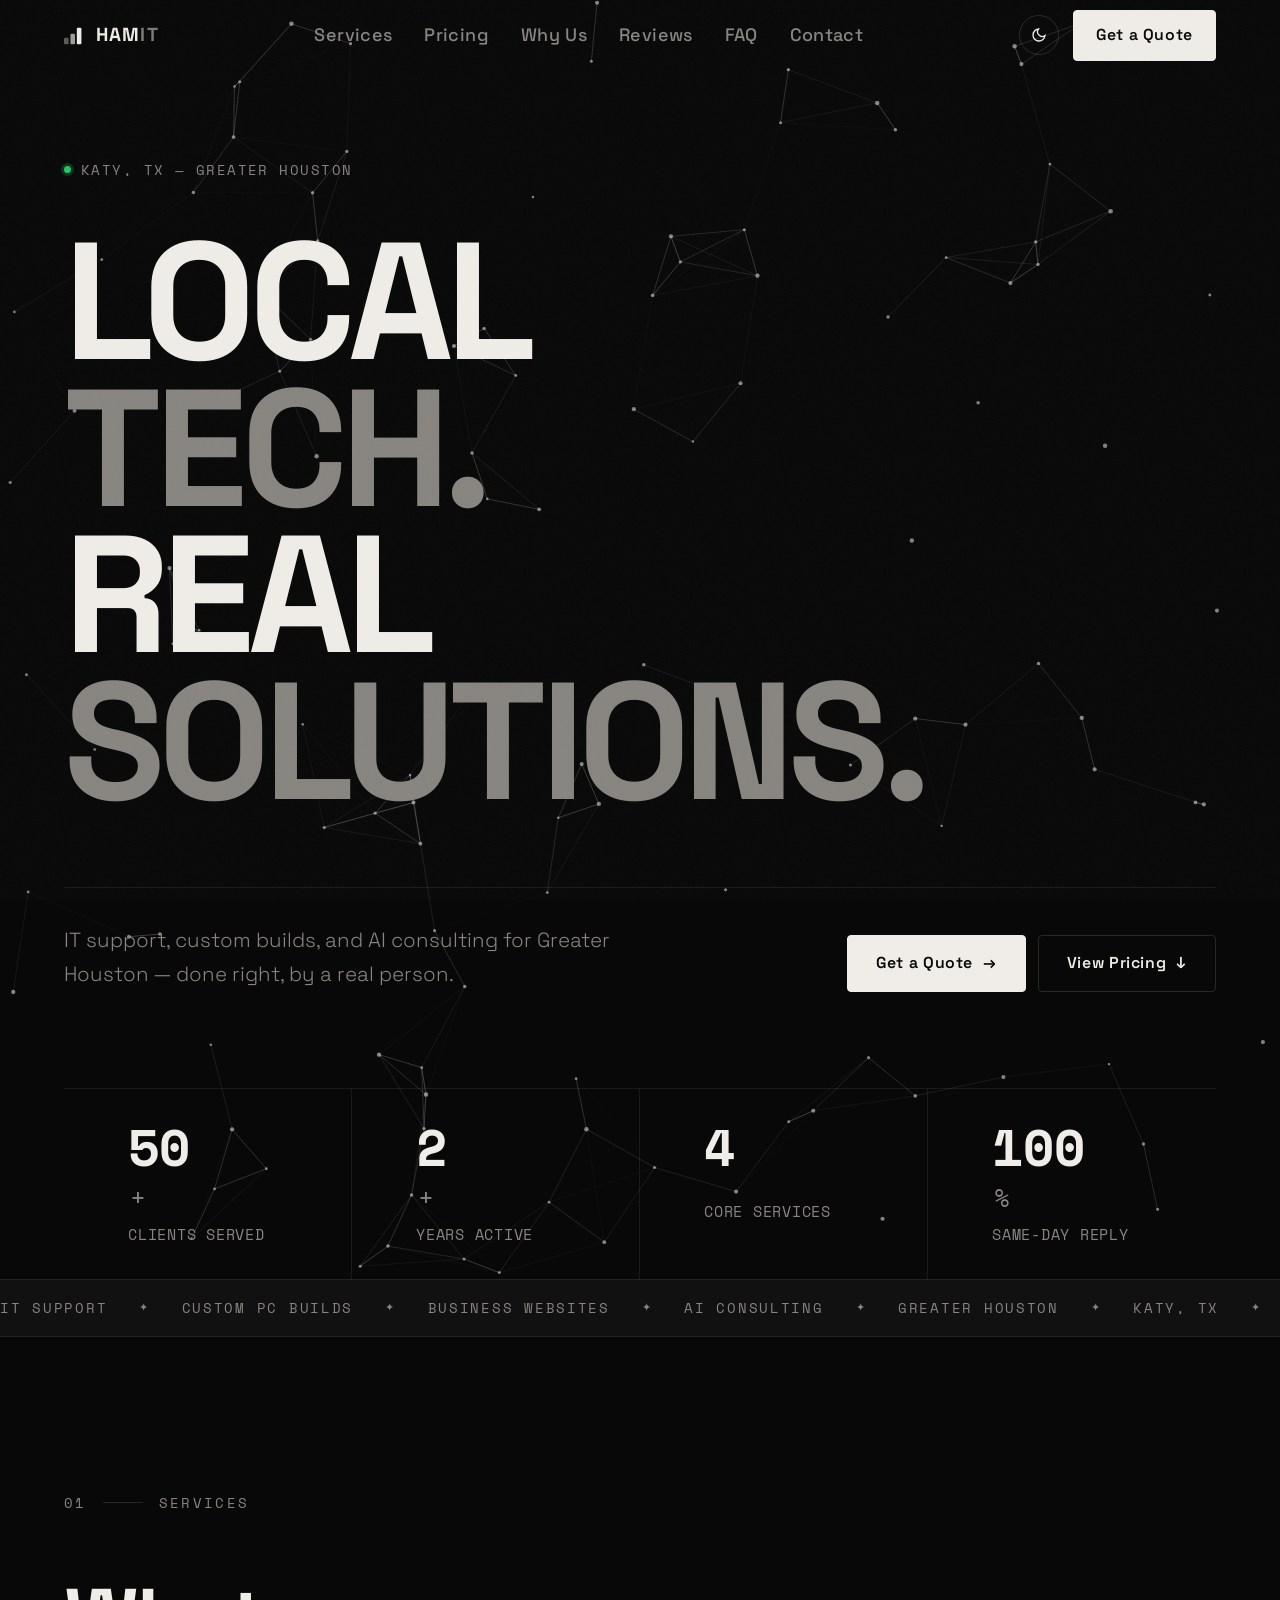
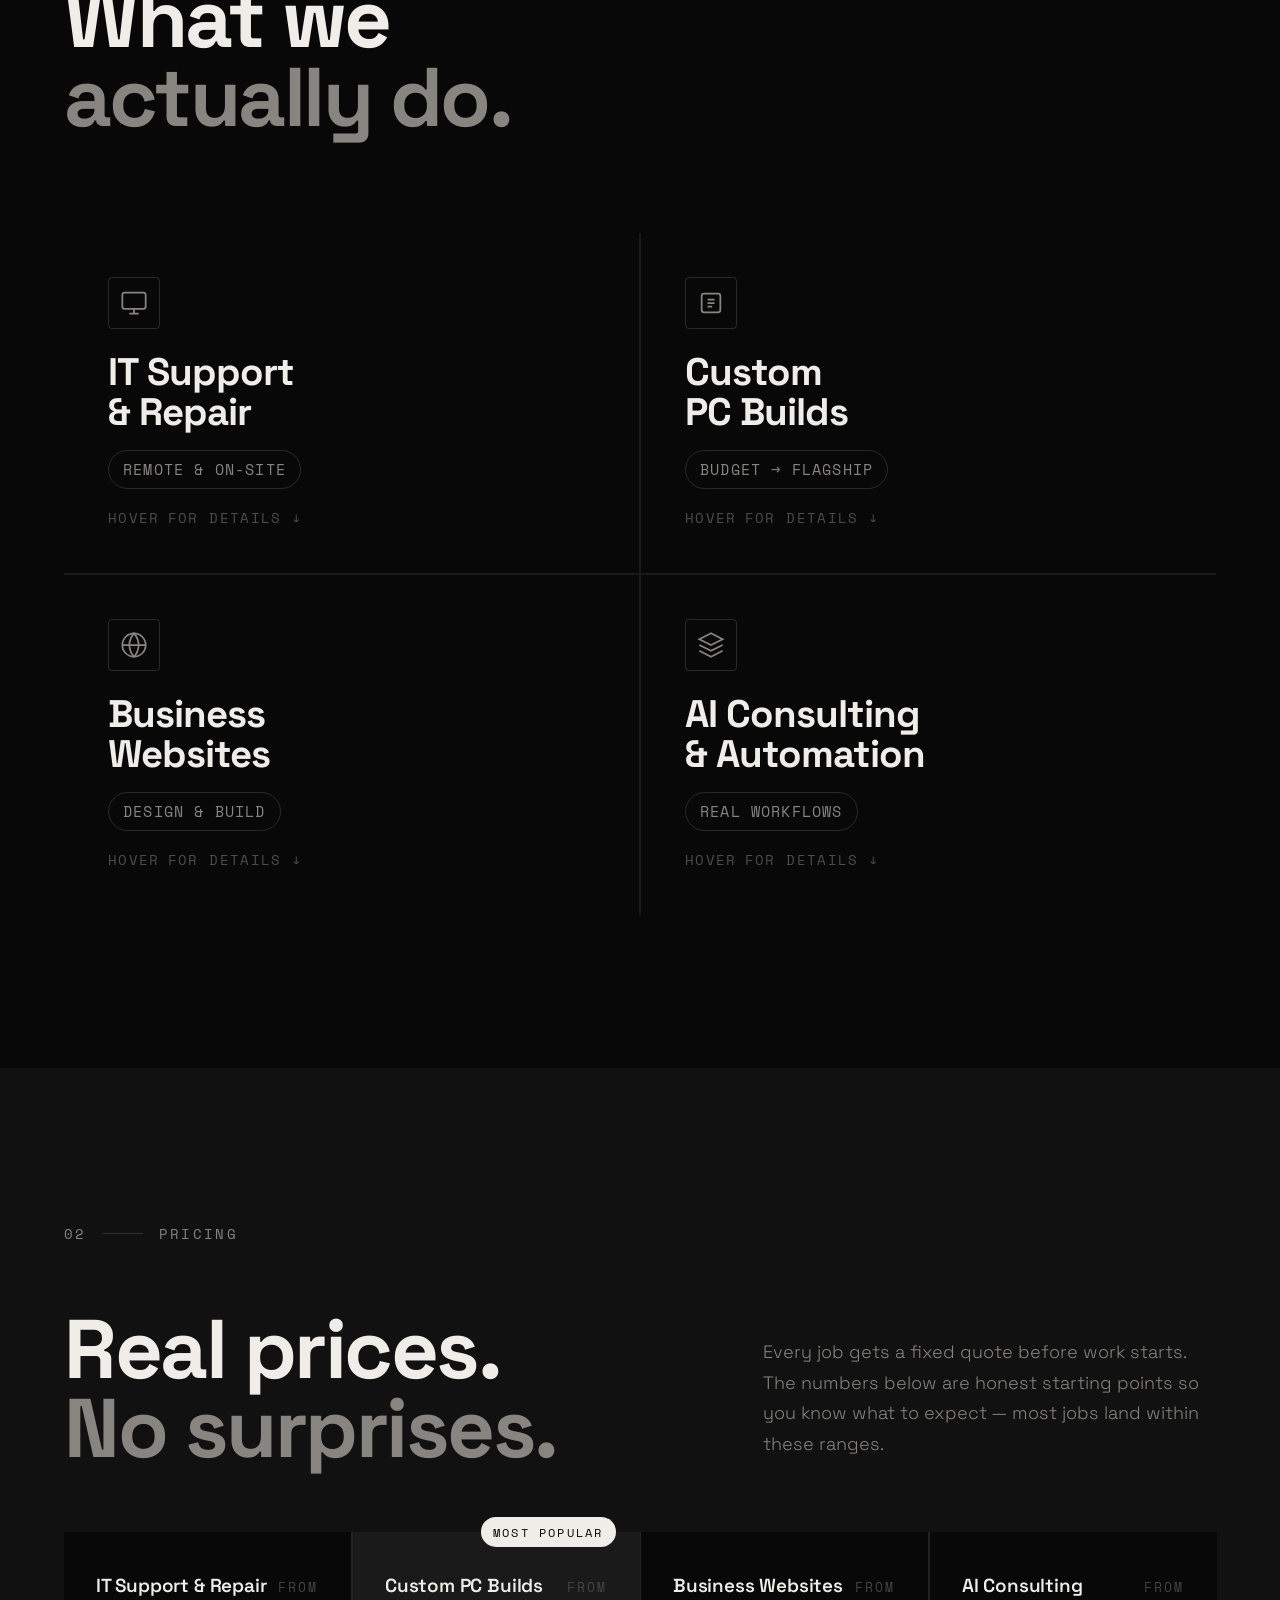
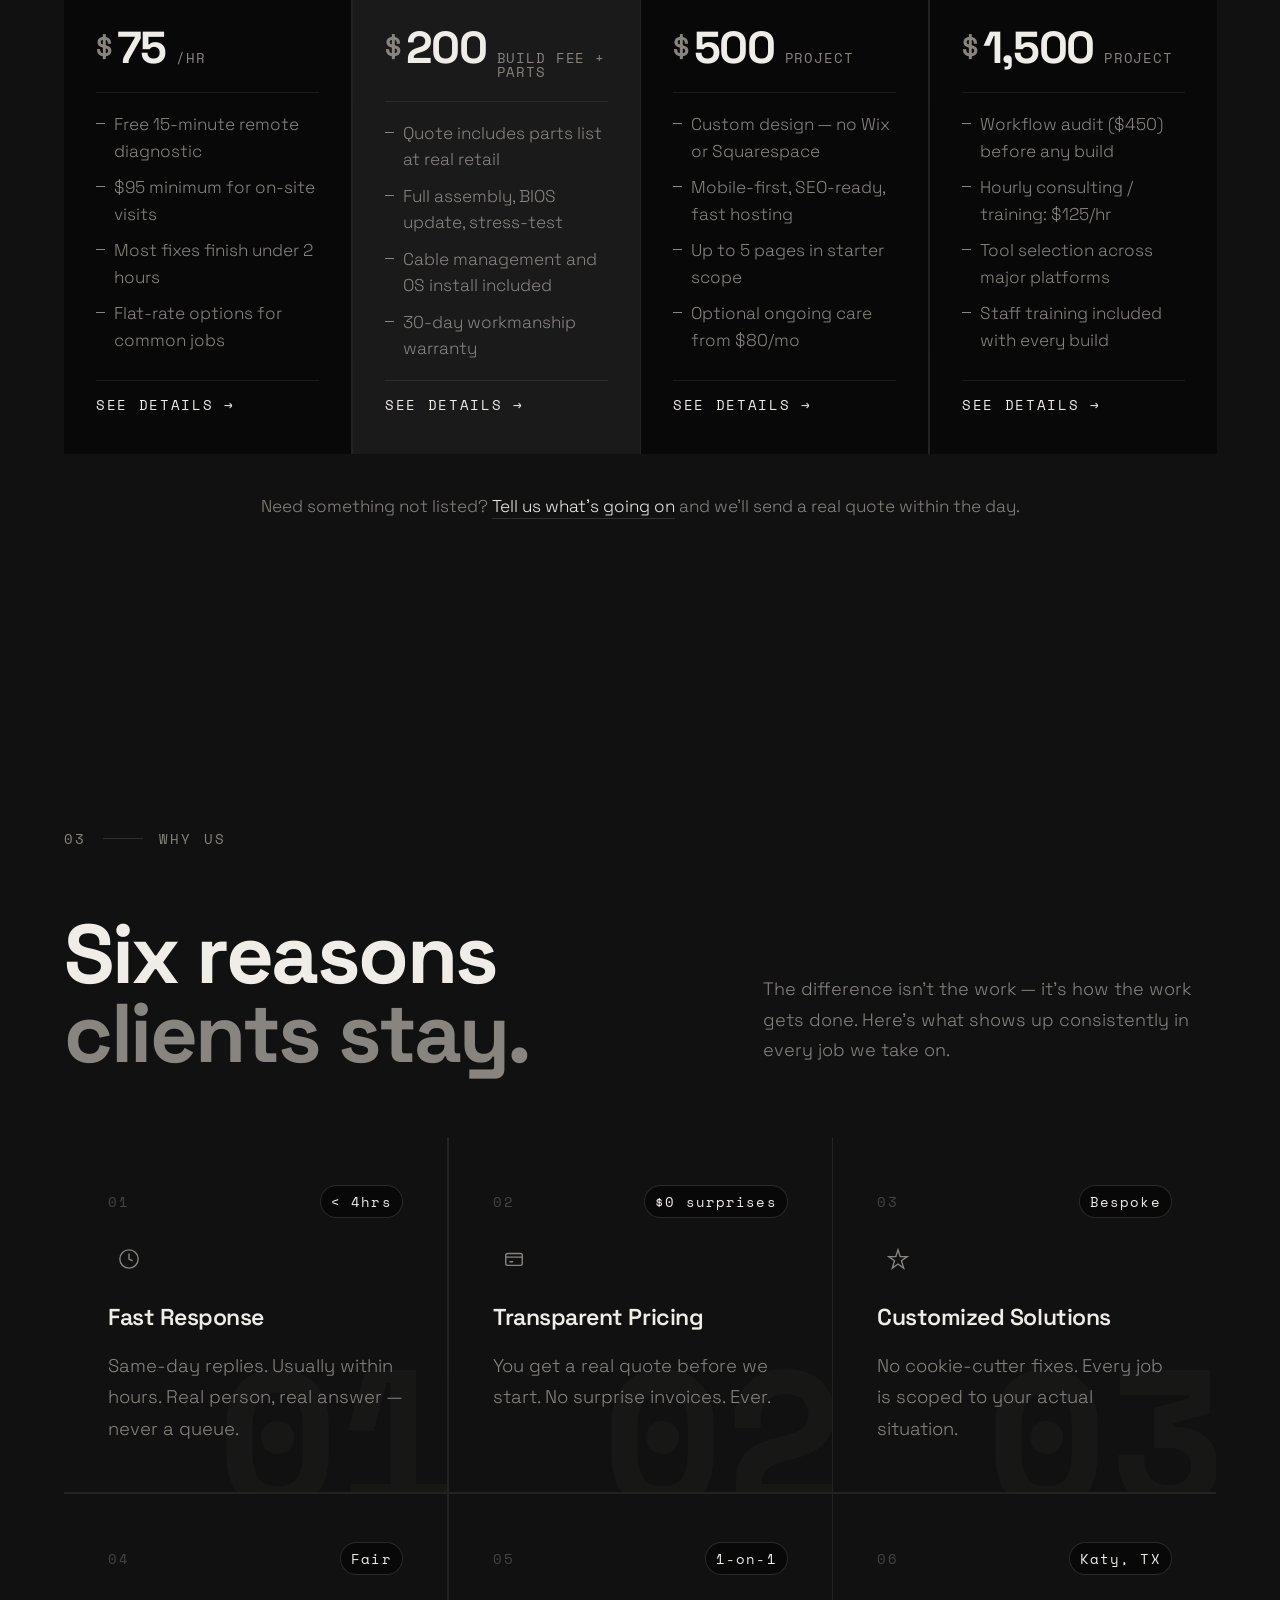
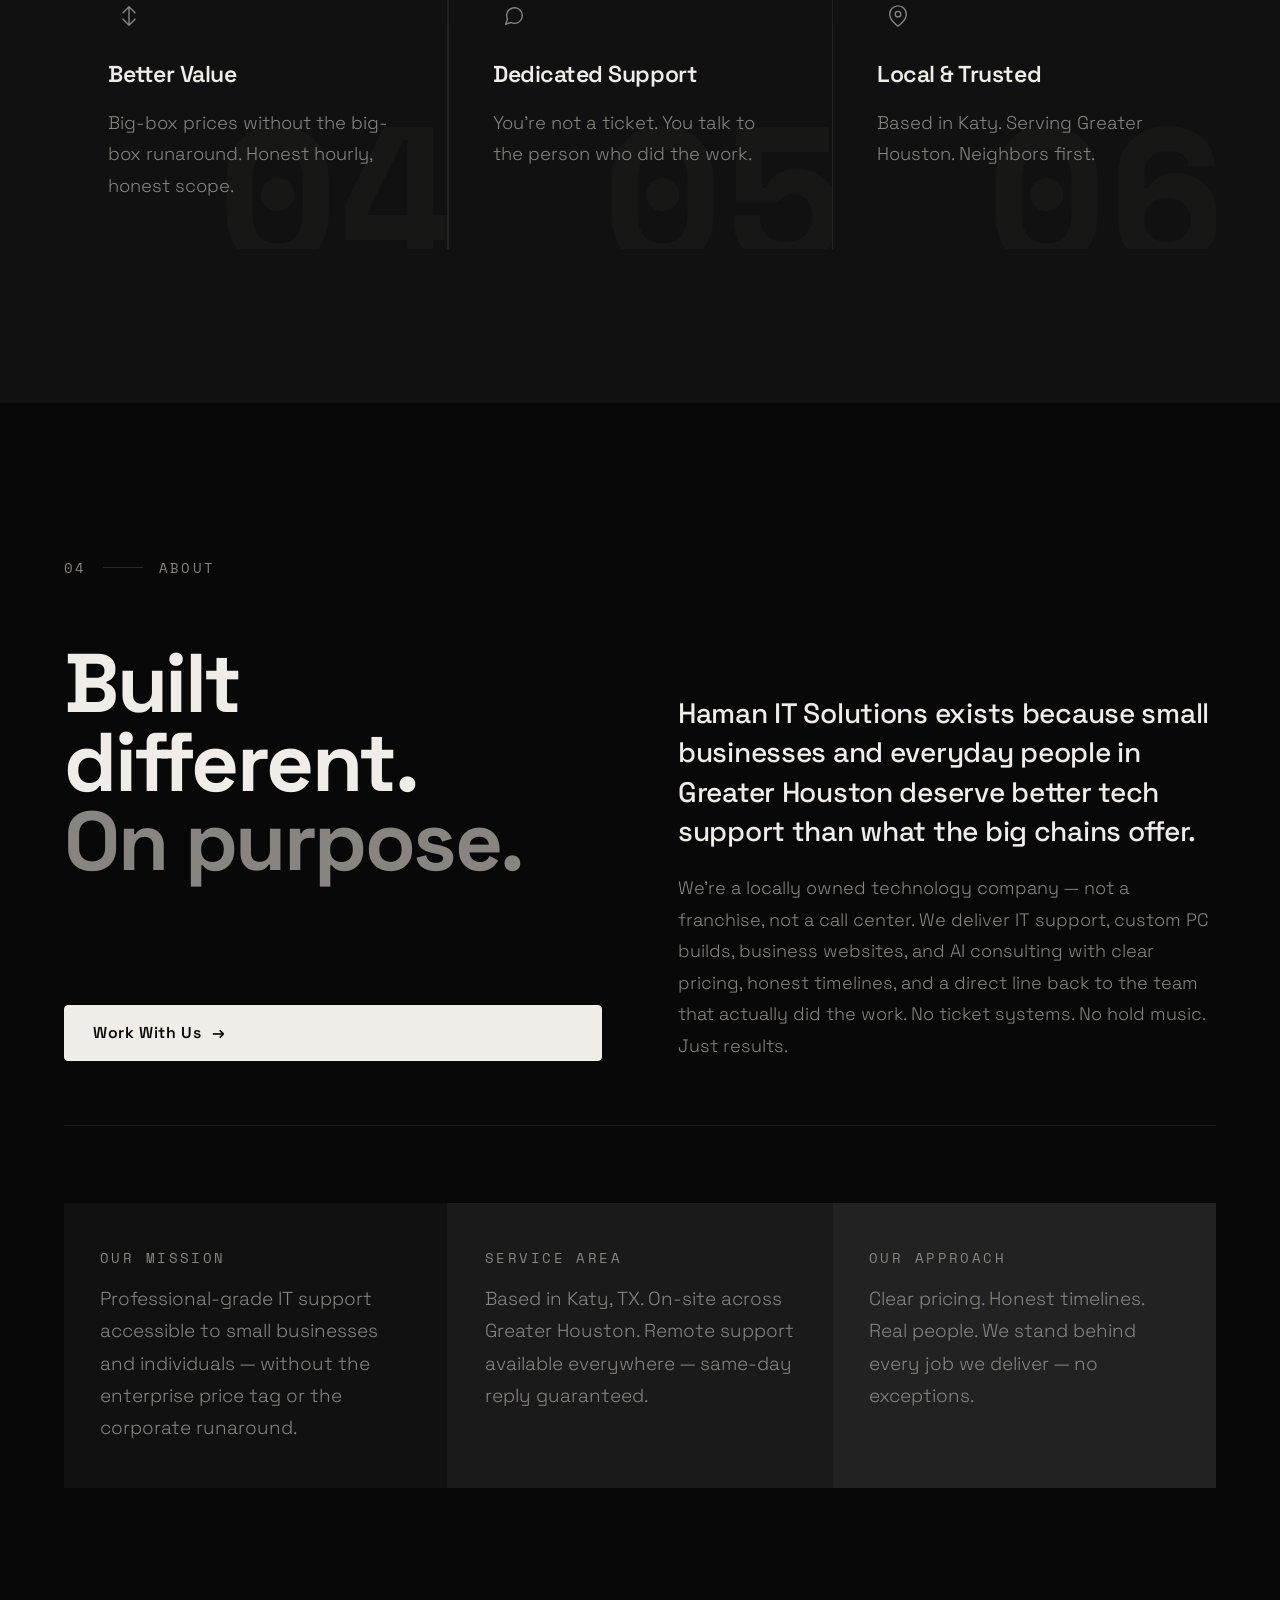
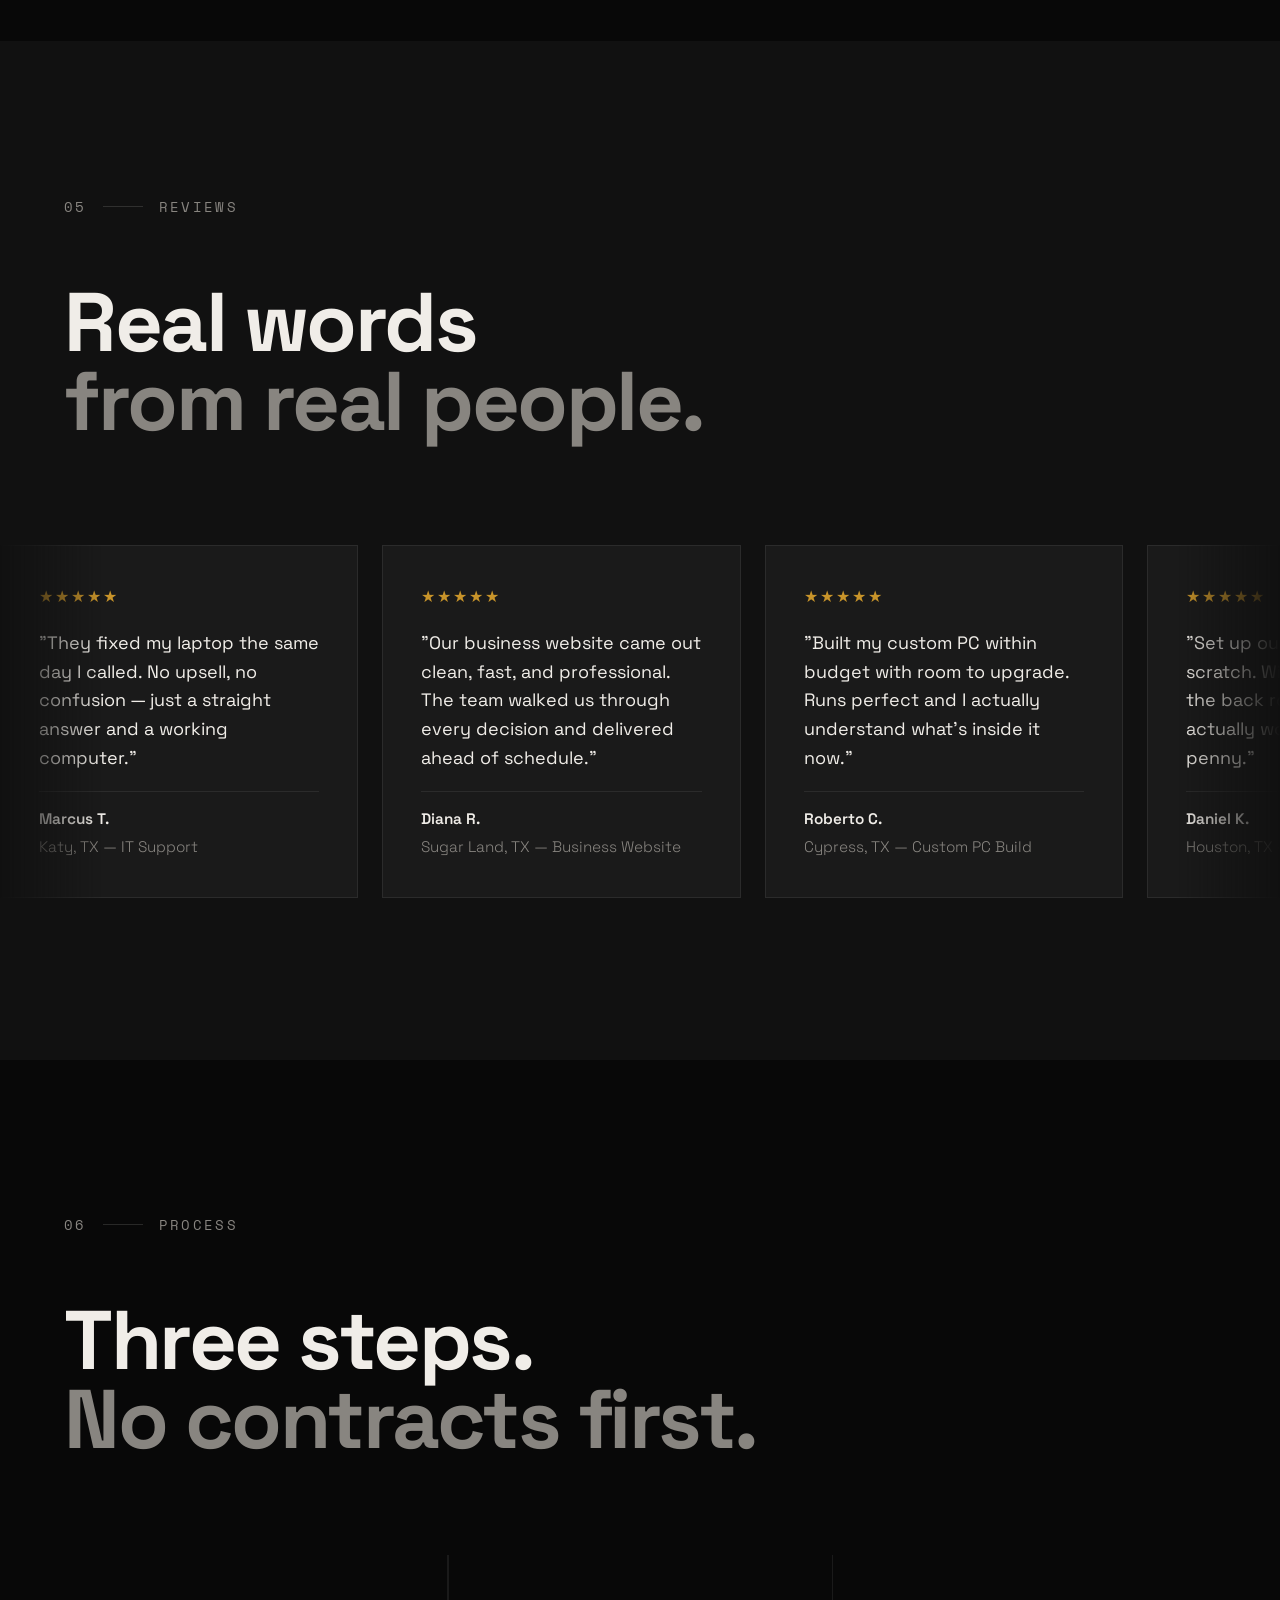
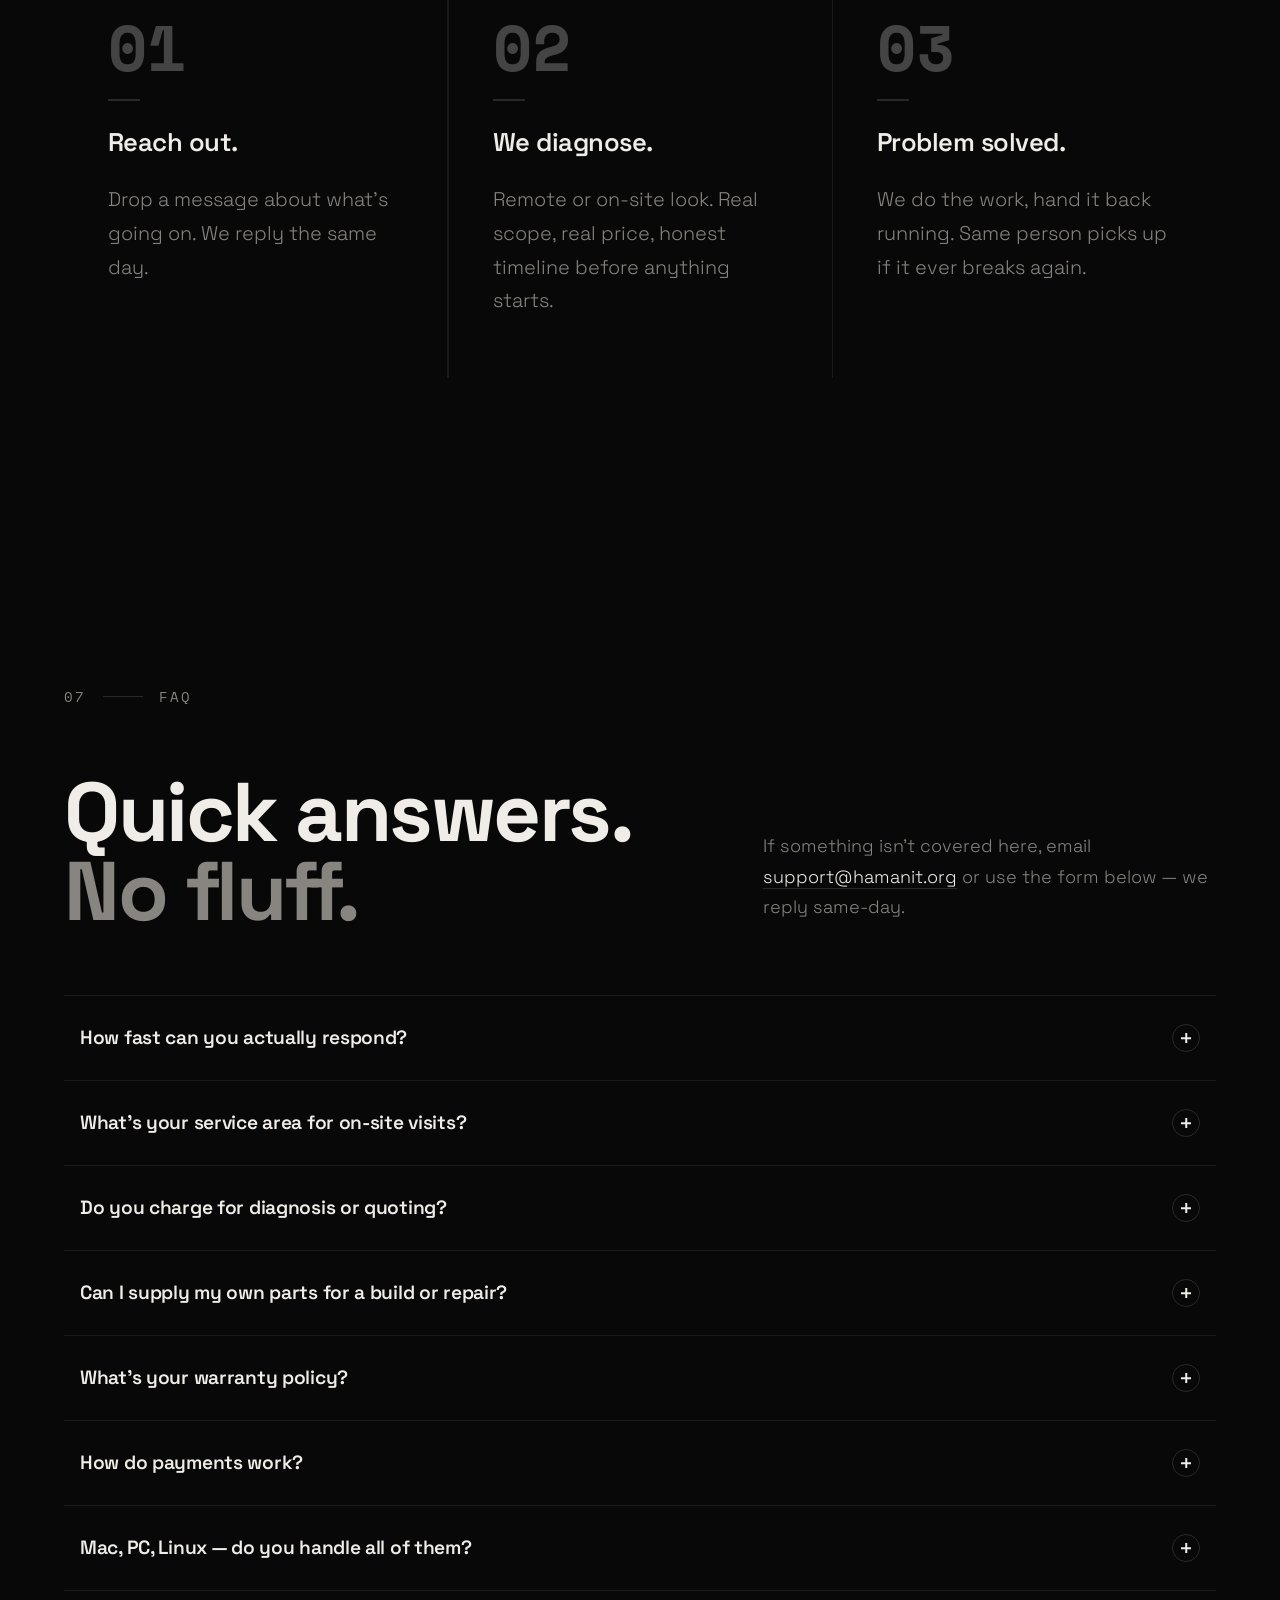
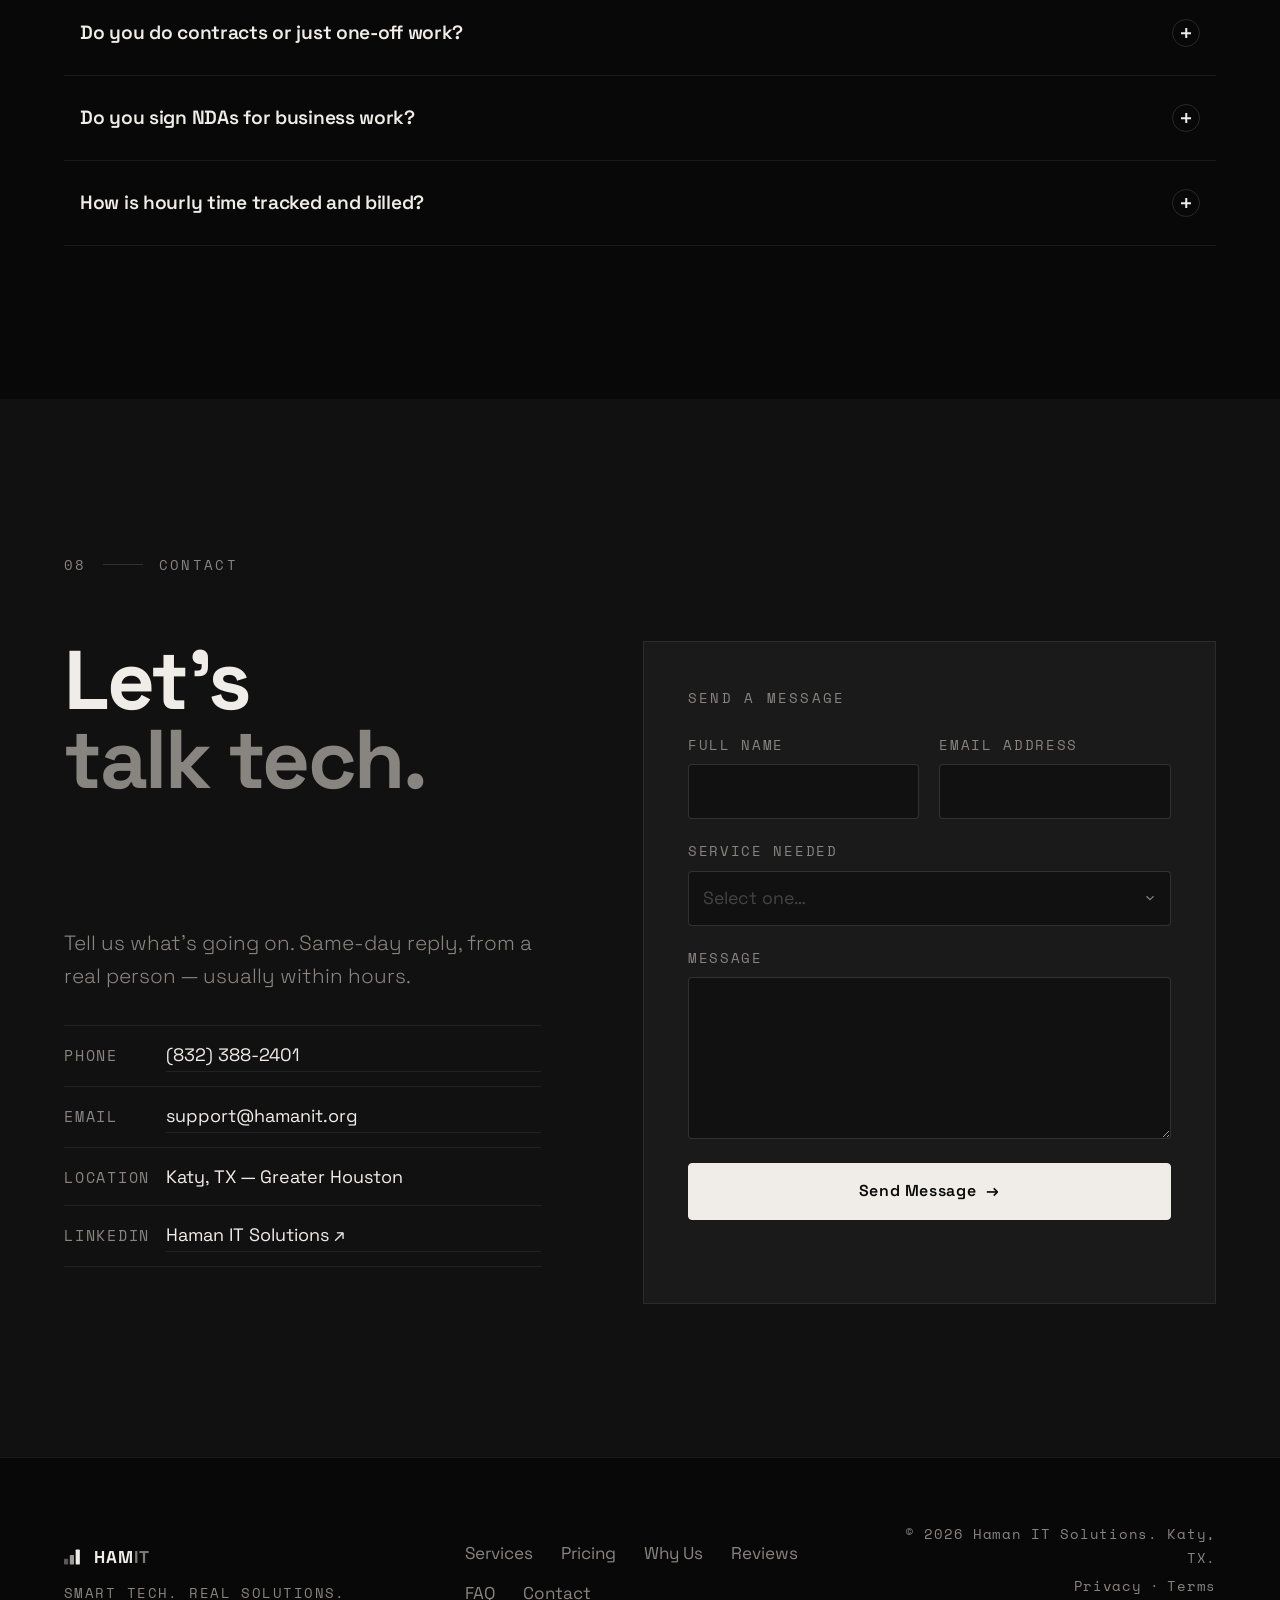
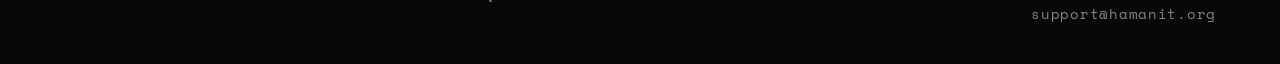
==== commit 59c48dbf: "Production polish: a11y, perf, SEO, legal accuracy, 404, manifest Operational - Add 404.html (brande" ====
--- a/index.html
+++ b/index.html
@@ -5,8 +5,10 @@
   <meta name="viewport" content="width=device-width,initial-scale=1" />
   <link rel="icon" type="image/svg+xml" href="/favicon.svg" />
   <link rel="icon" type="image/png" href="/favicon.png" />
-  <link rel="apple-touch-icon" href="/favicon.png" />
+  <link rel="apple-touch-icon" sizes="180x180" href="/Images/favicon-180.png" />
+  <link rel="manifest" href="/site.webmanifest" />
   <meta name="theme-color" content="#080808" />
+  <meta name="referrer" content="strict-origin-when-cross-origin" />
   <title>HAMIT — Local Tech. Real Solutions. Katy, TX.</title>
   <meta name="description" content="Locally owned IT support, custom PC builds, business websites, and AI consulting for individuals and small businesses in Greater Houston and Katy, TX." />
   <link rel="canonical" href="https://hamanit.org/" />
@@ -75,6 +77,7 @@
   </script>
   <link rel="preconnect" href="https://fonts.googleapis.com" />
   <link rel="preconnect" href="https://fonts.gstatic.com" crossorigin />
+  <link rel="preload" as="style" href="https://fonts.googleapis.com/css2?family=Space+Grotesk:wght@300;400;500;600;700&family=Space+Mono:wght@400;700&display=swap" />
   <link href="https://fonts.googleapis.com/css2?family=Space+Grotesk:wght@300;400;500;600;700&family=Space+Mono:wght@400;700&display=swap" rel="stylesheet" />
   <script>
     // Instant theme init — runs before paint to prevent flash
@@ -84,8 +87,8 @@
       document.documentElement.setAttribute('data-theme', theme);
     })();
   </script>
-  <link rel="stylesheet" href="styles.css?v=20260501c" />
-  <link rel="stylesheet" href="interactions.css?v=20260501c" />
+  <link rel="stylesheet" href="styles.css?v=20260502a" />
+  <link rel="stylesheet" href="interactions.css?v=20260502a" />
 </head>
 <body>
 
@@ -202,7 +205,7 @@
     </div>
     <div class="hero-stat">
       <span class="stat-n" data-count="100">0</span><span class="stat-plus">%</span>
-      <span class="stat-l">Same-Day Response</span>
+      <span class="stat-l">Same-Day Reply</span>
     </div>
   </div>
 </section>
@@ -380,12 +383,12 @@
           <span class="price-tag">AI Consulting</span>
           <span class="price-from">From</span>
         </div>
-        <div class="price-amount"><span class="price-cur">$</span>125<span class="price-unit">/hr</span></div>
+        <div class="price-amount"><span class="price-cur">$</span>1,500<span class="price-unit">project</span></div>
         <ul class="price-list">
-          <li>Workflow audit before any setup work</li>
-          <li>Project quotes from $1,500 fixed</li>
+          <li>Workflow audit ($450) before any build</li>
+          <li>Hourly consulting / training: $125/hr</li>
           <li>Tool selection across major platforms</li>
-          <li>Staff training included</li>
+          <li>Staff training included with every build</li>
         </ul>
         <a href="services/ai-consulting.html" class="price-cta">See details →</a>
       </div>
@@ -691,6 +694,24 @@
         </summary>
         <div class="faq-a">
           <p>Both. Most clients start with a single project or repair, then move to a light monthly retainer once they realize they want a phone number to call when something breaks. No long-term lock-in — retainers are month-to-month and you can cancel any time with no penalty.</p>
+        </div>
+      </details>
+      <details class="faq-item reveal-up" data-delay="480">
+        <summary>
+          <span class="faq-q">Do you sign NDAs for business work?</span>
+          <span class="faq-icon" aria-hidden="true"></span>
+        </summary>
+        <div class="faq-a">
+          <p>Yes. We treat anything non-public you share — credentials, business processes, project details — as confidential by default, but if your business needs a signed NDA before we look at anything, send it over and we'll review and sign before the first call. No charge for the review.</p>
+        </div>
+      </details>
+      <details class="faq-item reveal-up" data-delay="540">
+        <summary>
+          <span class="faq-q">How is hourly time tracked and billed?</span>
+          <span class="faq-icon" aria-hidden="true"></span>
+        </summary>
+        <div class="faq-a">
+          <p>The first hour is billed as a full hour. After that, additional time is rounded up to the nearest 15 minutes — so a 1-hour-10-minute job is billed at 1.25 hours, not 2. You'll always get an itemized invoice showing what time was spent on what.</p>
         </div>
       </details>
     </div>
@@ -722,17 +743,17 @@
           <div class="form-row-pair">
             <div class="form-row">
               <label for="name">Full Name</label>
-              <input id="name" name="name" type="text" autocomplete="name" required />
+              <input id="name" name="name" type="text" autocomplete="name" aria-describedby="formStatus" required />
             </div>
             <div class="form-row">
               <label for="email">Email Address</label>
-              <input id="email" name="email" type="email" autocomplete="email" required />
+              <input id="email" name="email" type="email" autocomplete="email" aria-describedby="formStatus" required />
             </div>
           </div>
           <div class="form-row">
             <label for="service">Service Needed</label>
             <div class="select-wrap">
-              <select id="service" name="service" required>
+              <select id="service" name="service" aria-describedby="formStatus" required>
                 <option value="">Select one&hellip;</option>
                 <option>IT Support &amp; Repair</option>
                 <option>Custom PC Build</option>
@@ -745,7 +766,7 @@
           </div>
           <div class="form-row">
             <label for="message">Message</label>
-            <textarea id="message" name="message" rows="5" required></textarea>
+            <textarea id="message" name="message" rows="5" aria-describedby="formStatus" required></textarea>
           </div>
           <input type="text" name="_gotcha" tabindex="-1" autocomplete="off" class="hp-field" aria-hidden="true" />
           <button type="submit" class="btn btn-primary btn-submit" data-magnetic>
@@ -795,8 +816,8 @@
   </div>
 </footer>
 
-<script src="script.js?v=20260501c" defer></script>
-<script src="interactions.js?v=20260501c" defer></script>
+<script src="script.js?v=20260502a" defer></script>
+<script src="interactions.js?v=20260502a" defer></script>
 <script>
 // CUSTOM CURSOR
 // GLITCH TEXT
@@ -859,11 +880,27 @@
   els.forEach(e=>io.observe(e));
 })();
 
-// SERVICE CARD FLIP on touch
+// SERVICE CARD FLIP — touch tap and keyboard (Enter/Space) reveal back
 (function(){
-  if(!window.matchMedia('(pointer:coarse)').matches) return;
-  document.querySelectorAll('.service-card').forEach(card=>{
-    card.addEventListener('click',()=>card.classList.toggle('flipped'));
+  const cards = document.querySelectorAll('.service-card');
+  const isCoarse = window.matchMedia('(pointer:coarse)').matches;
+  cards.forEach(card=>{
+    if (isCoarse) {
+      card.addEventListener('click', e => {
+        if (e.target.closest('a')) return; // let the inner link work
+        card.classList.toggle('flipped');
+      });
+    }
+    /* keyboard support for everyone — let users reveal the back */
+    card.setAttribute('tabindex','0');
+    card.setAttribute('role','group');
+    card.setAttribute('aria-label', (card.querySelector('h3')?.textContent || 'Service') + ' — press Enter to expand');
+    card.addEventListener('keydown', e => {
+      if (e.key === 'Enter' || e.key === ' ') {
+        e.preventDefault();
+        card.classList.toggle('flipped');
+      }
+    });
   });
 })();
 </script>
--- a/styles.css
+++ b/styles.css
@@ -24,6 +24,11 @@
   --ease-in:  cubic-bezier(0.55,0,1,0.45);
   --r:        4px;
 }
+/* Status / accent colors — tuned for AA contrast in each theme */
+:root{
+  --ok:    #4ade80;   /* dark theme: light green for contrast on dark bg */
+  --err:   #f87171;   /* dark theme: light red for contrast on dark bg */
+}
 [data-theme="light"]{
   --bg:    #f5f5f5;
   --bg2:   #ffffff;
@@ -35,6 +40,8 @@
   --accent:#0a0a0a;
   --border:rgba(10,10,10,0.08);
   --border2:rgba(10,10,10,0.14);
+  --ok:    #15803d;   /* light theme: deep green for contrast on white bg */
+  --err:   #b91c1c;   /* light theme: deep red for contrast on white bg */
 }
 
 /* ---------- RESET ----------------------------------------- */
@@ -908,8 +915,9 @@
 .hp-field{position:absolute;left:-9999px;width:1px;height:1px;opacity:0}
 .btn-submit{margin-top:4px;width:100%;justify-content:center}
 .form-status{font-size:.88rem;min-height:1.2em;color:var(--text2)}
-.form-status[data-state="ok"]{color:#16a34a}
-.form-status[data-state="err"]{color:#dc2626}
+.form-status[data-state="ok"]{color:var(--ok)}
+.form-status[data-state="err"]{color:var(--err)}
+.form-status a{color:inherit;text-decoration:underline;text-underline-offset:3px}
 .contact-form.is-loading .btn-submit{opacity:.5;pointer-events:none}
 
 @media(max-width:640px){.form-row-pair{grid-template-columns:1fr}}
@@ -1441,6 +1449,48 @@
   *,*::before,*::after{animation-duration:.01ms!important;transition-duration:.01ms!important}
   .reveal-up{opacity:1!important;transform:none!important}
   .marquee-track{animation:none}
+  /* Disable the on-hover slide-up flip — show details inline instead */
+  .service-card-back{position:static;transform:none;border-top:1px solid var(--border)}
+  /* FAQ icon shouldn't rotate */
+  .faq-item[open] .faq-icon{transform:none}
+  /* Theme transition snaps */
+  body{transition:none}
+}
+
+/* ---------- DETAIL-PAGE RELATED SERVICES ------------------ */
+.detail-related{
+  padding:clamp(56px,6vw,88px) var(--gut);
+  background:var(--bg2);
+  border-top:1px solid var(--border);
+}
+.detail-related-inner{max-width:var(--max);margin:0 auto;display:grid;gap:24px}
+.detail-related-label{
+  font-family:var(--mono);font-size:.78rem;letter-spacing:.16em;
+  text-transform:uppercase;color:var(--text2);
+}
+.detail-related-grid{
+  display:grid;grid-template-columns:repeat(3,1fr);
+  gap:clamp(16px,2vw,24px);
+}
+.detail-related-card{
+  display:grid;gap:8px;
+  padding:clamp(20px,2.5vw,28px);
+  background:var(--bg);border:1px solid var(--border);
+  border-radius:var(--r);
+  transition:border-color .25s,background .25s,transform .25s var(--ease);
+}
+.detail-related-card:hover{border-color:var(--border2);background:var(--bg3);transform:translateY(-3px)}
+.detail-related-name{
+  font-family:var(--ff);font-weight:700;font-size:1.1rem;
+  letter-spacing:-.02em;color:var(--text);
+}
+.detail-related-name::after{
+  content:' →';color:var(--text2);transition:color .2s;
+}
+.detail-related-card:hover .detail-related-name::after{color:var(--text)}
+.detail-related-desc{font-size:.92rem;line-height:1.55;color:var(--text2);font-weight:300}
+@media(max-width:768px){
+  .detail-related-grid{grid-template-columns:1fr}
 }
 
 /* ---------- DETAIL-PAGE BACK LINK ------------------------- */
